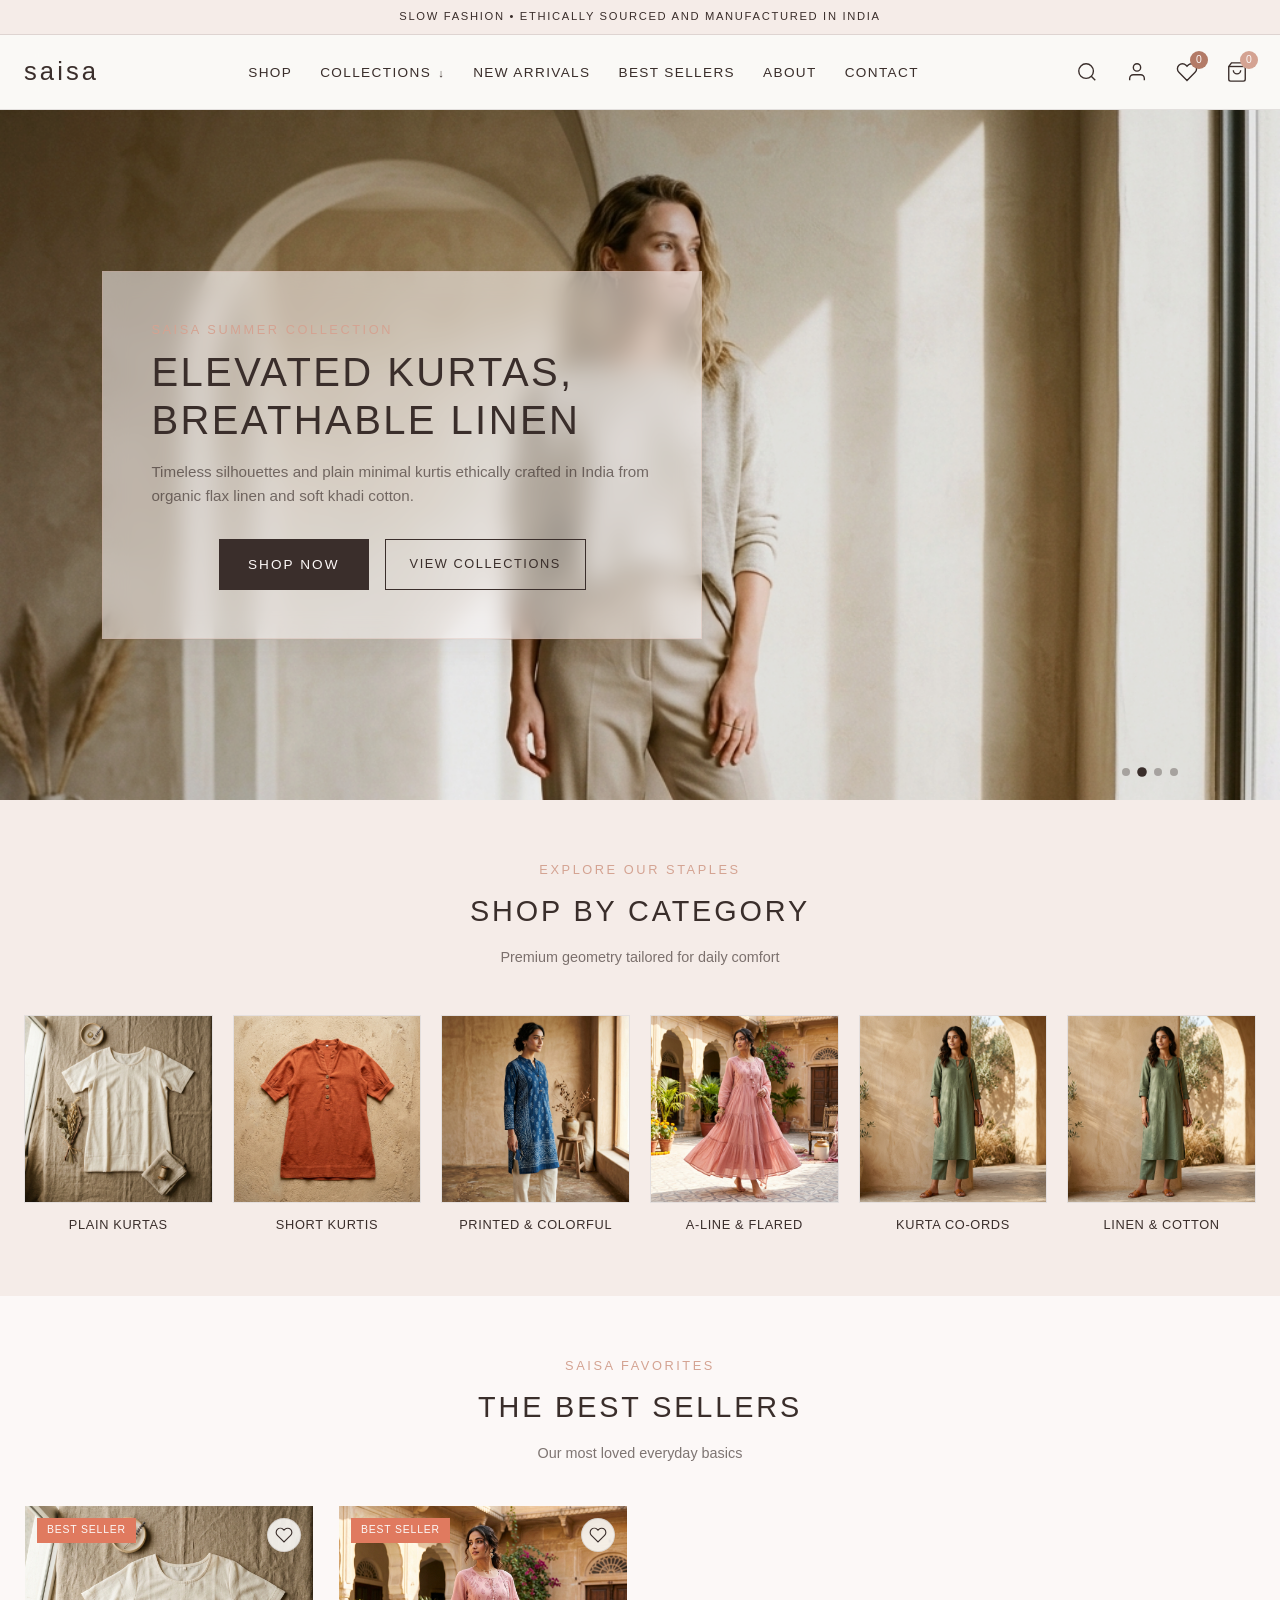
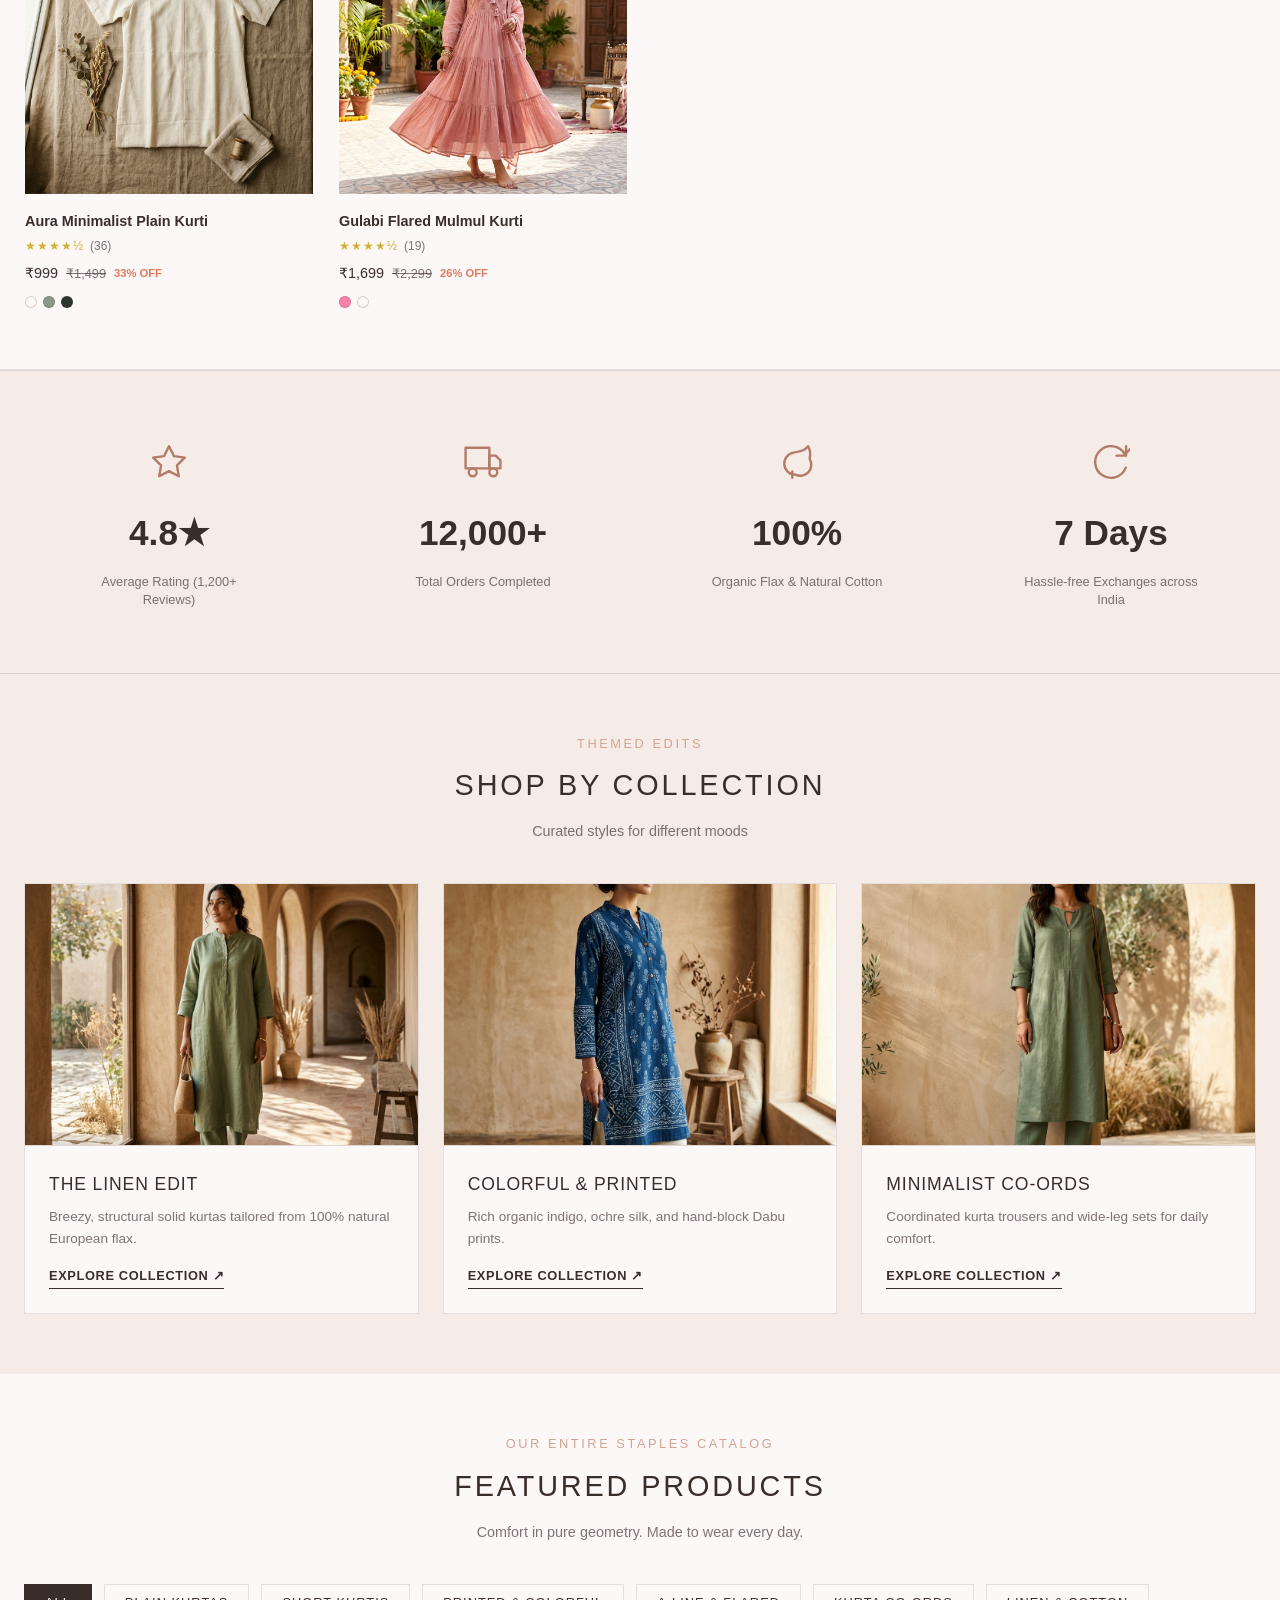
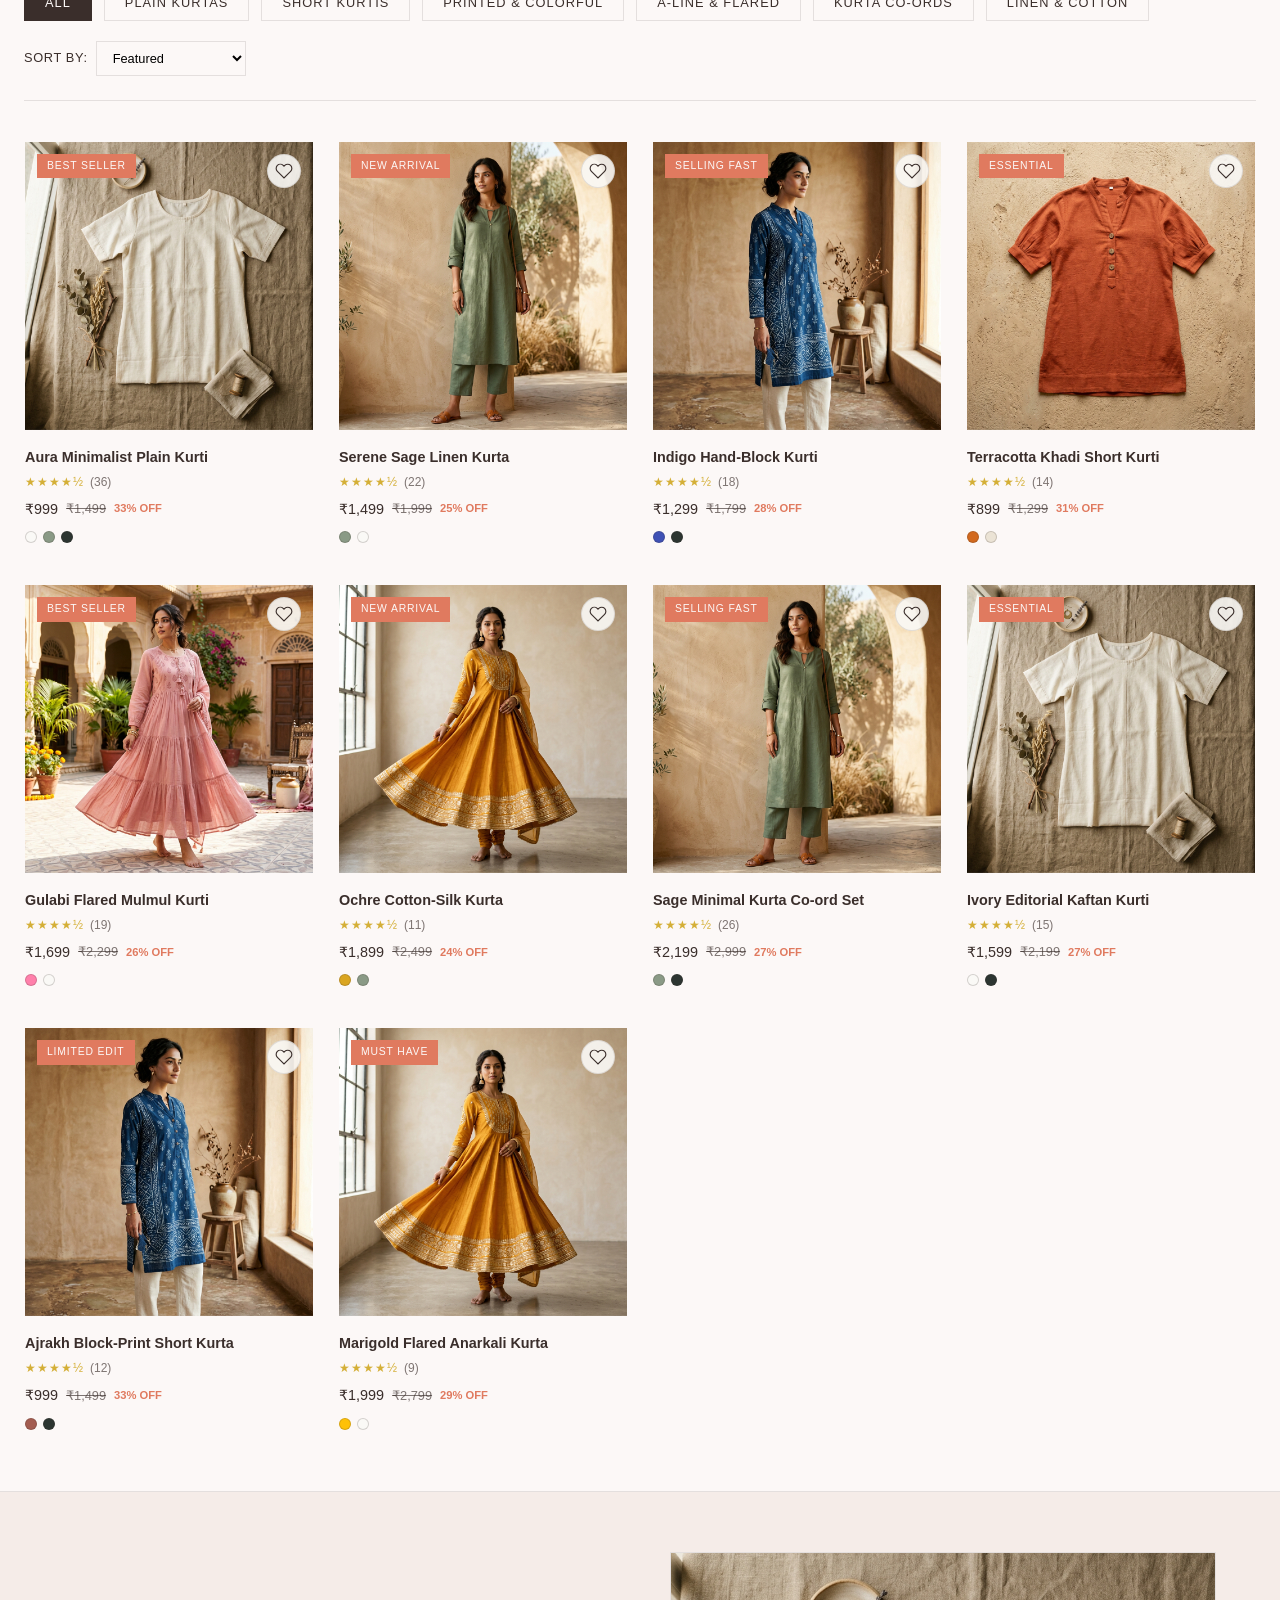
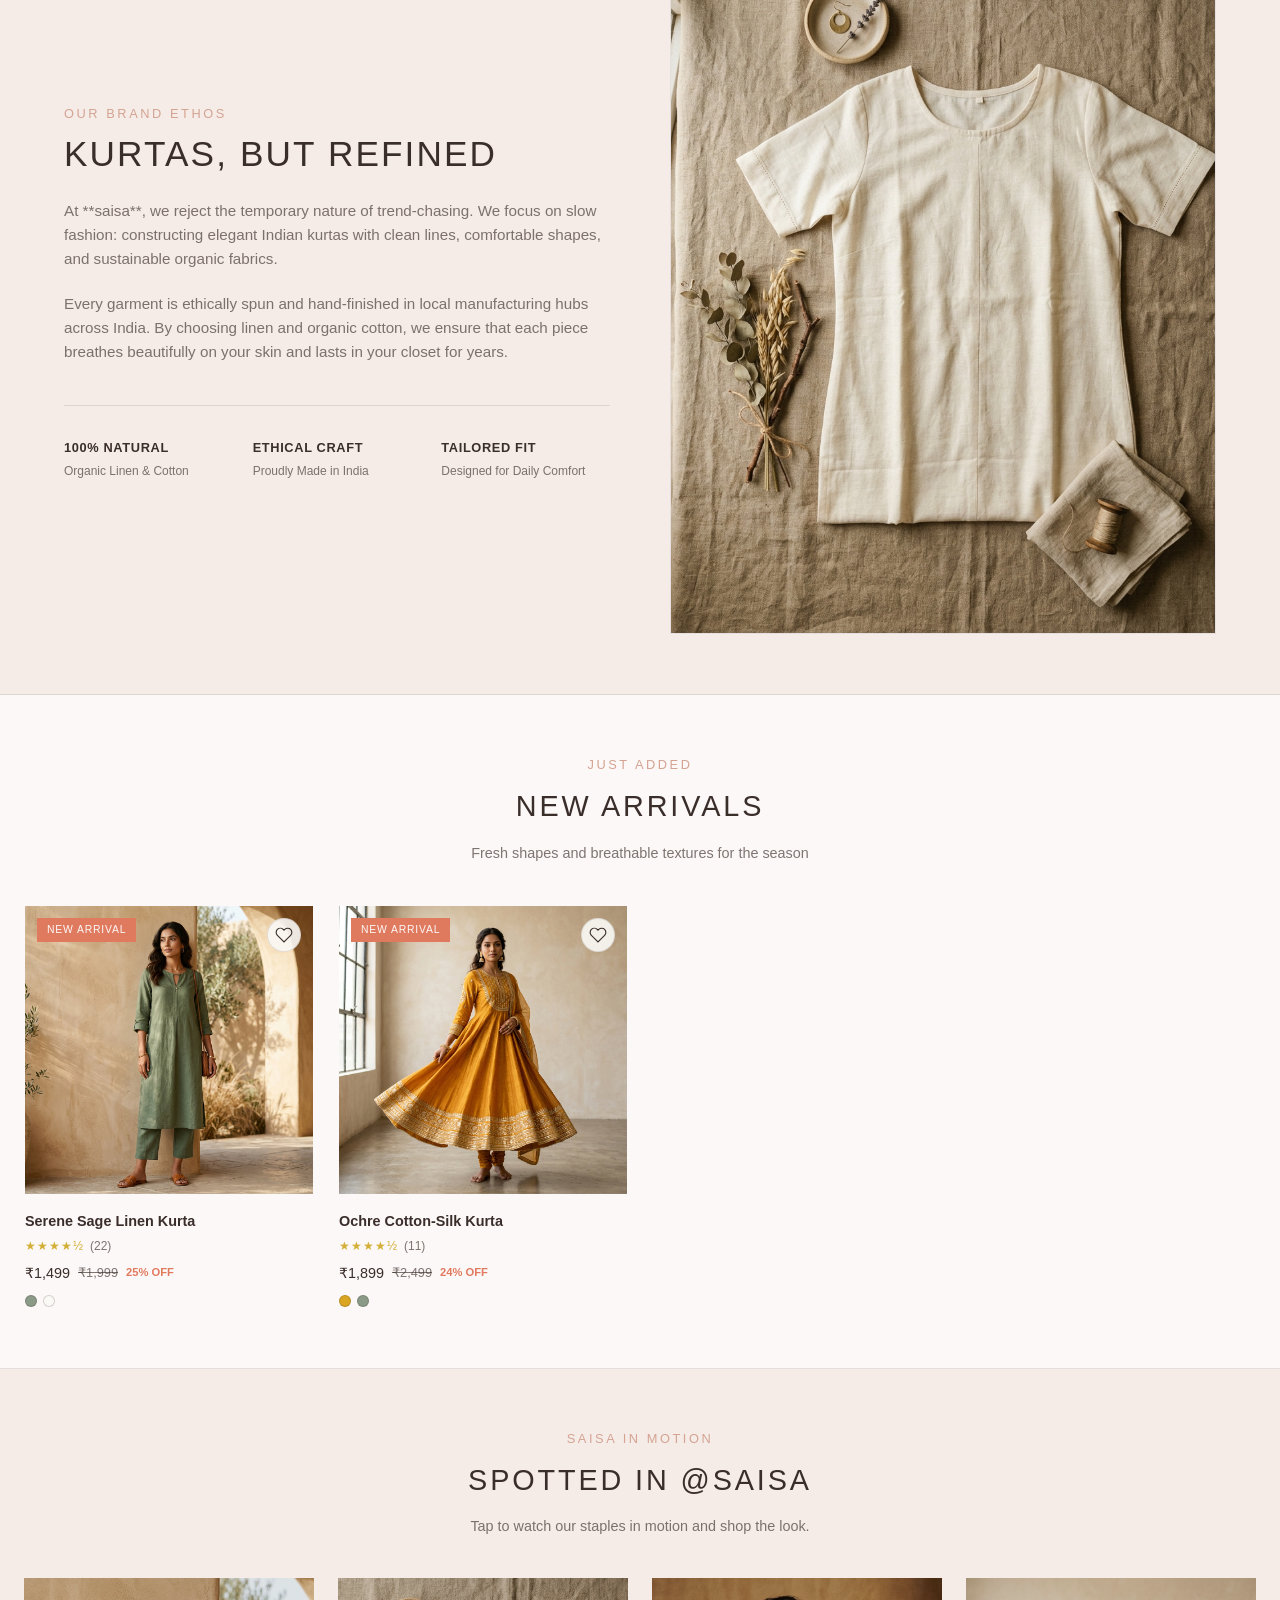
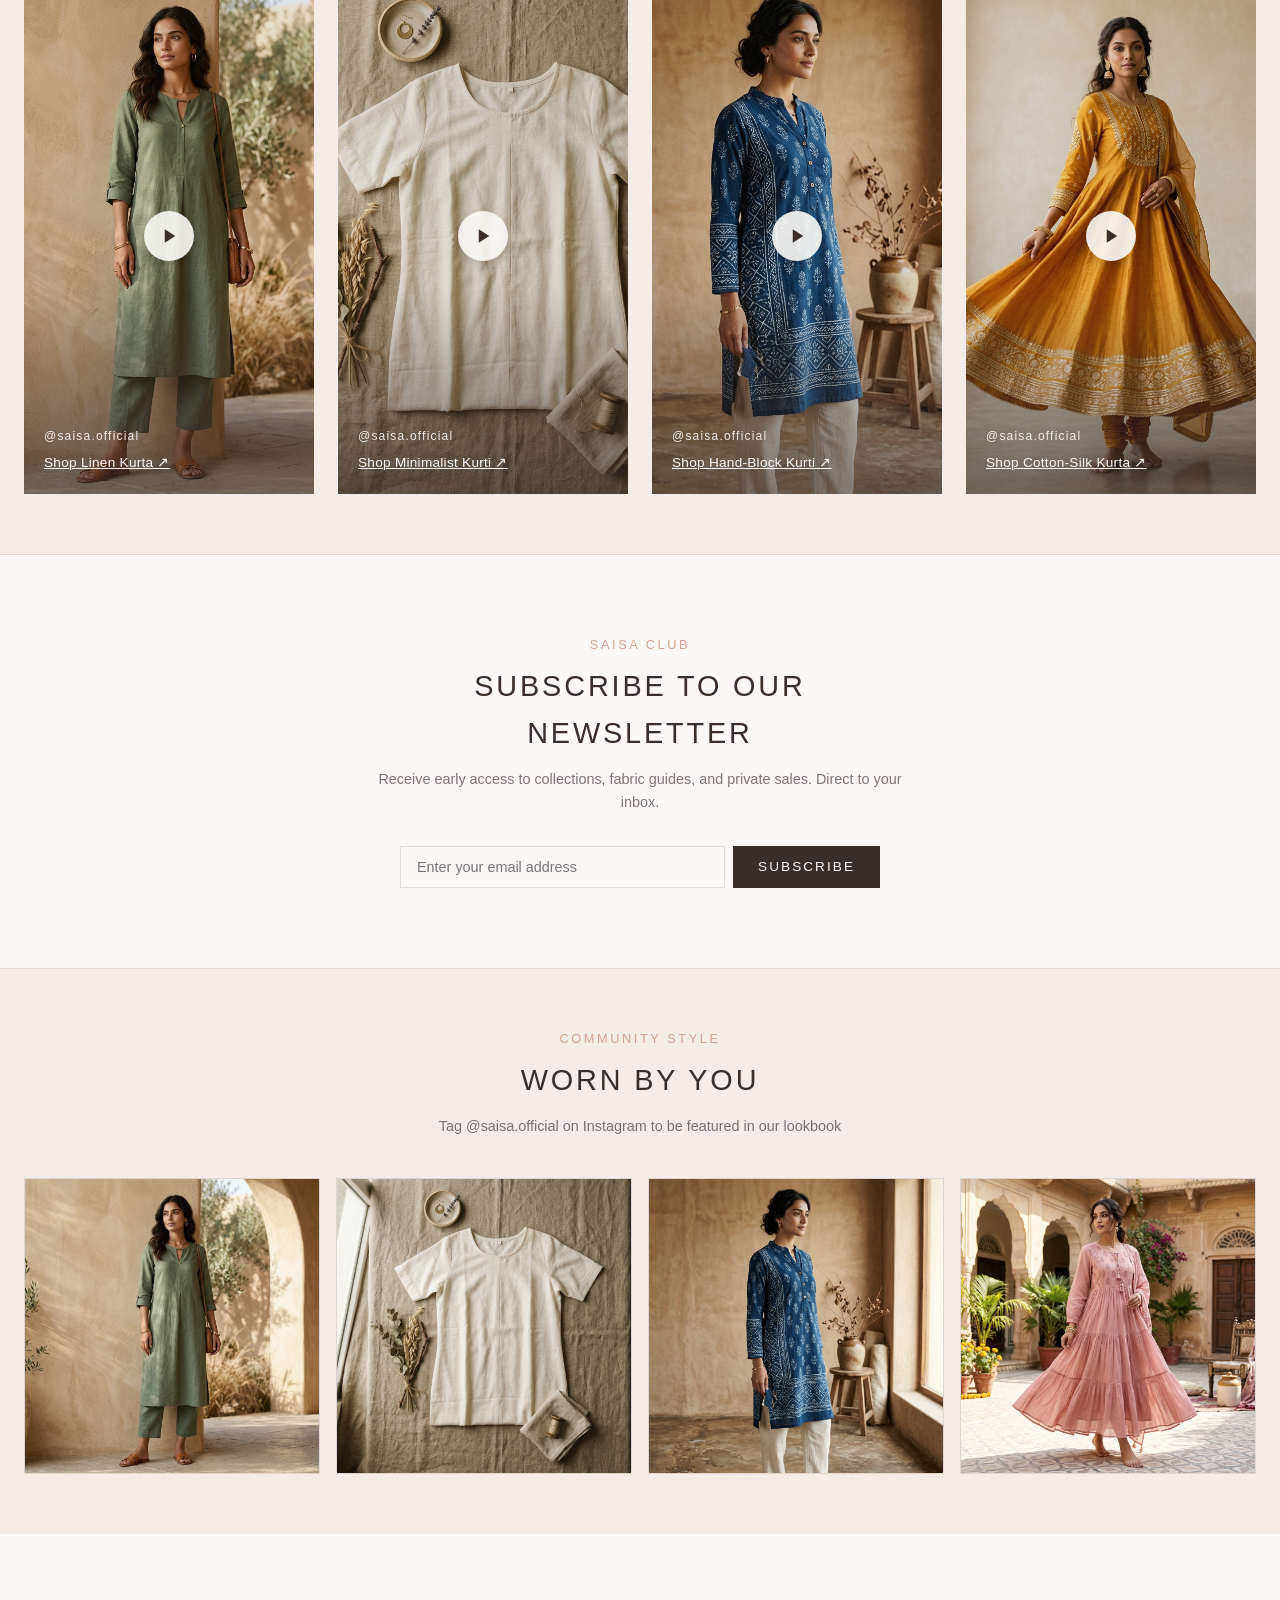
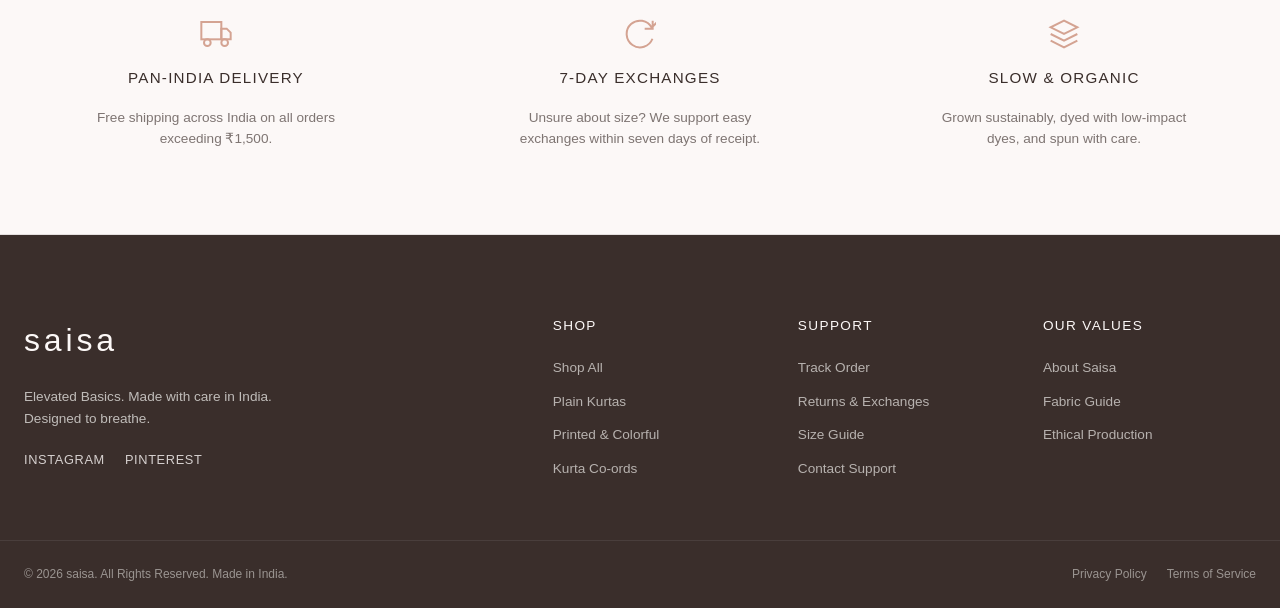
==== index.html @ cb9964b8 "feat: transition to dedicated product pages, warm rose-espresso theme, and hero carousel" ====
<!DOCTYPE html>
<html lang="en">
<head>
  <meta charset="UTF-8">
  <meta http-equiv="X-UA-Compatible" content="IE=edge">
  <meta name="viewport" content="width=device-width, initial-scale=1.0">
  <meta name="description" content="Shop saisa | Clean cuts, elevated everyday basics for women. Modern fits with premium linen and organic cotton, ethically made in India.">
  <meta name="theme-color" content="#FCF8F7">
  <title>Saisa | Clean Cuts, Elevated Basics | Made in India</title>

  <!-- Open Graph / Facebook -->
  <meta property="og:type" content="website">
  <meta property="og:url" content="https://saisa.co/">
  <meta property="og:title" content="Saisa | Clean Cuts, Elevated Basics">
  <meta property="og:description" content="Shop saisa | Clean cuts, elevated everyday basics for women. Modern fits with premium linen and organic cotton.">
  <meta property="og:image" content="assets/hero_kurta.png">



  <link rel="stylesheet" href="style.css">
</head>
<body>

  <!-- Top Announcement Bar -->
  <div class="announcement-bar" id="saisa-announcement-bar">
    <div class="announcement-bar__content" id="announcement-text">
      FREE SHIPPING ON ORDERS ABOVE ₹1,500 • PREPAID DISCOUNT: 5% OFF
    </div>
  </div>

  <!-- Main Navigation Header -->
  <header class="site-header" id="saisa-header">
    <div class="header-container">
      <!-- Left: Mobile menu button and Logo -->
      <div class="header-left-wrap">
        <!-- Left: Mobile Menu Trigger -->
        <button class="icon-button" id="menu-drawer-open-btn" aria-label="Open navigation menu">
          <svg xmlns="http://www.w3.org/2000/svg" viewBox="0 0 24 24" fill="none" stroke="currentColor" stroke-width="1.5" class="icon-svg">
            <line x1="4" y1="6" x2="20" y2="6"></line>
            <line x1="4" y1="12" x2="20" y2="12"></line>
            <line x1="4" y1="18" x2="20" y2="18"></line>
          </svg>
        </button>

        <!-- Logo -->
        <div class="site-logo">
          <a href="#" id="site-logo-link">saisa</a>
        </div>
      </div>

      <!-- Center: Desktop Navigation -->
      <nav class="desktop-navigation" aria-label="Main Navigation">
        <ul class="desktop-nav-list">
          <li><a href="#" class="desktop-nav-link" id="nav-shop" data-filter="all">Shop</a></li>
          <li class="nav-dropdown-wrapper">
            <a href="#" class="desktop-nav-link" id="nav-collections">Collections <span class="dropdown-caret">↓</span></a>
            <ul class="desktop-dropdown-menu">
              <li><a href="#" class="dropdown-item" data-filter="Plain Kurtis">Plain Kurtas</a></li>
              <li><a href="#" class="dropdown-item" data-filter="Short Kurtis">Short Kurtis</a></li>
              <li><a href="#" class="dropdown-item" data-filter="Printed & Colorful">Printed & Colorful</a></li>
              <li><a href="#" class="dropdown-item" data-filter="A-Line & Flared">A-Line & Flared</a></li>
              <li><a href="#" class="dropdown-item" data-filter="Kurta Co-ords">Kurta Co-ords</a></li>
              <li><a href="#" class="dropdown-item" data-filter="Linen & Cotton">Linen & Cotton</a></li>
            </ul>
          </li>
          <li><a href="#" class="desktop-nav-link" id="nav-new-arrivals" data-filter="new-arrivals">New Arrivals</a></li>
          <li><a href="#" class="desktop-nav-link" id="nav-best-sellers" data-filter="best-sellers">Best Sellers</a></li>
          <li><a href="#" class="desktop-nav-link" id="nav-about">About</a></li>
          <li><a href="#" class="desktop-nav-link" id="nav-contact">Contact</a></li>
        </ul>
      </nav>

      <!-- Right: Search, Account, Wishlist, and Cart -->
      <div class="header-actions">
        <!-- Search Toggle -->
        <button class="icon-button" id="search-toggle-btn" aria-label="Search items">
          <svg xmlns="http://www.w3.org/2000/svg" viewBox="0 0 24 24" fill="none" stroke="currentColor" stroke-width="1.5" class="icon-svg">
            <circle cx="11" cy="11" r="8"></circle>
            <line x1="21" y1="21" x2="16.65" y2="16.65"></line>
          </svg>
        </button>

        <!-- Account Section Dropdown -->
        <div class="account-wrapper" id="account-menu-wrapper">
          <button class="icon-button" id="account-dropdown-btn" aria-label="My Account">
            <svg xmlns="http://www.w3.org/2000/svg" viewBox="0 0 24 24" fill="none" stroke="currentColor" stroke-width="1.5" class="icon-svg">
              <path d="M20 21v-2a4 4 0 0 0-4-4H8a4 4 0 0 0-4 4v2"></path>
              <circle cx="12" cy="7" r="4"></circle>
            </svg>
          </button>
          <div class="account-dropdown" id="account-dropdown-panel">
            <div class="account-dropdown__header">
              <p class="account-name" id="account-user-name">Welcome guest</p>
              <p class="account-status" id="account-user-status">Not signed in</p>
            </div>
            <div class="account-dropdown__body">
              <!-- Signed out state -->
              <div id="account-signed-out-view">
                <button class="button-primary button-sm full-width" id="header-signin-btn">Sign In</button>
                <button class="button-outline button-sm full-width" style="margin-top: 8px;" id="header-signup-btn">Create Account</button>
              </div>
              <!-- Signed in state -->
              <div id="account-signed-in-view" style="display: none;">
                <a href="#" class="dropdown-action-link" id="account-orders-btn">My Orders (0)</a>
                <a href="#" class="dropdown-action-link" id="account-settings-btn">Profile Settings</a>
                <button class="button-outline button-sm full-width" style="margin-top: 12px;" id="header-signout-btn">Sign Out</button>
              </div>
            </div>
          </div>
        </div>

        <!-- Wishlist Icon with Badge -->
        <button class="icon-button wishlist-trigger" id="wishlist-drawer-open-btn" aria-label="Open wishlist panel">
          <svg xmlns="http://www.w3.org/2000/svg" viewBox="0 0 24 24" fill="none" stroke="currentColor" stroke-width="1.5" class="icon-svg">
            <path d="M20.84 4.61a5.5 5.5 0 0 0-7.78 0L12 5.67l-1.06-1.06a5.5 5.5 0 0 0-7.78 7.78l1.06 1.06L12 21.23l7.78-7.78 1.06-1.06a5.5 5.5 0 0 0 0-7.78z"></path>
          </svg>
          <span class="wishlist-count-badge" id="wishlist-badge-count">0</span>
        </button>

        <!-- Cart Icon with Badge -->
        <button class="icon-button cart-trigger" id="cart-drawer-open-btn" aria-label="Open cart drawer">
          <svg xmlns="http://www.w3.org/2000/svg" viewBox="0 0 24 24" fill="none" stroke="currentColor" stroke-width="1.5" class="icon-svg">
            <path d="M6 2L3 6v14a2 2 0 0 0 2 2h14a2 2 0 0 0 2-2V6l-3-4z"></path>
            <line x1="3" y1="6" x2="21" y2="6"></line>
            <path d="M16 10a4 4 0 0 1-8 0"></path>
          </svg>
          <span class="cart-count-badge" id="cart-badge-count">0</span>
        </button>
      </div>
    </div>
  </header>

  <!-- Hamburger Menu Side Drawer -->
  <div class="drawer-overlay" id="menu-drawer-overlay"></div>
  <aside class="side-drawer side-drawer--left" id="menu-drawer">
    <div class="drawer-header">
      <h3 class="drawer-title">Menu</h3>
      <button class="icon-button" id="menu-drawer-close-btn" aria-label="Close menu">
        <svg xmlns="http://www.w3.org/2000/svg" viewBox="0 0 24 24" fill="none" stroke="currentColor" stroke-width="1.5" class="icon-svg">
          <line x1="18" y1="6" x2="6" y2="18"></line>
          <line x1="6" y1="6" x2="18" y2="18"></line>
        </svg>
      </button>
    </div>
    <nav class="drawer-nav">
      <ul class="nav-links-list">
        <li><a href="#" class="nav-item active-link" id="mob-nav-shop" data-filter="all">Shop All</a></li>
        <li class="drawer-dropdown-wrapper">
          <button class="drawer-dropdown-toggle" id="mob-collections-toggle-btn" style="background: none; border: none; padding: 0; width: 100%; text-align: left; display: flex; justify-content: space-between; align-items: center; font-size: 1.1rem; text-transform: uppercase; letter-spacing: 0.1em; color: var(--text-primary); cursor: pointer; height: 50px;">
            <span>Collections</span> <span class="drawer-caret" id="mob-collections-caret">↓</span>
          </button>
          <ul class="drawer-dropdown-list" id="mob-collections-list" style="display: none; padding-left: 15px; margin-bottom: 15px;">
            <li style="margin: 8px 0;"><a href="#" class="nav-item drawer-dropdown-item" data-filter="Plain Kurtis" style="font-size: 0.95rem; text-transform: none; letter-spacing: normal;">Plain Kurtas</a></li>
            <li style="margin: 8px 0;"><a href="#" class="nav-item drawer-dropdown-item" data-filter="Short Kurtis" style="font-size: 0.95rem; text-transform: none; letter-spacing: normal;">Short Kurtis</a></li>
            <li style="margin: 8px 0;"><a href="#" class="nav-item drawer-dropdown-item" data-filter="Printed & Colorful" style="font-size: 0.95rem; text-transform: none; letter-spacing: normal;">Printed & Colorful</a></li>
            <li style="margin: 8px 0;"><a href="#" class="nav-item drawer-dropdown-item" data-filter="A-Line & Flared" style="font-size: 0.95rem; text-transform: none; letter-spacing: normal;">A-Line & Flared</a></li>
            <li style="margin: 8px 0;"><a href="#" class="nav-item drawer-dropdown-item" data-filter="Kurta Co-ords" style="font-size: 0.95rem; text-transform: none; letter-spacing: normal;">Kurta Co-ords</a></li>
            <li style="margin: 8px 0;"><a href="#" class="nav-item drawer-dropdown-item" data-filter="Linen & Cotton" style="font-size: 0.95rem; text-transform: none; letter-spacing: normal;">Linen & Cotton</a></li>
          </ul>
        </li>
        <li><a href="#" class="nav-item" id="mob-nav-new-arrivals" data-filter="new-arrivals">New Arrivals</a></li>
        <li><a href="#" class="nav-item" id="mob-nav-best-sellers" data-filter="best-sellers">Best Sellers</a></li>
        <li><a href="#" class="nav-item" id="mob-nav-about">About</a></li>
        <li><a href="#" class="nav-item" id="mob-nav-contact">Contact</a></li>
        <li class="drawer-auth-item" style="margin-top: 24px; padding-top: 24px; border-top: 1px solid var(--border-color);">
          <div id="mob-account-signed-out">
            <button class="button-primary button-sm full-width" id="mob-signin-btn">Sign In</button>
          </div>
          <div id="mob-account-signed-in" style="display: none;">
            <p style="font-size: 0.9rem; margin-bottom: 12px;">Logged in as <strong id="mob-user-display">Jane Doe</strong></p>
            <button class="button-outline button-sm full-width" id="mob-signout-btn">Sign Out</button>
          </div>
        </li>
      </ul>
      <div class="drawer-footer-info" style="margin-top: 30px;">
        <p>saisa • Elevated Basics</p>
        <p class="small-text">Proudly Made in India</p>
      </div>
    </nav>
  </aside>

  <!-- Search Bar Overlay (Slides from under header) -->
  <div class="search-overlay-bar" id="search-overlay">
    <div class="search-container">
      <input type="text" id="search-input-field" placeholder="Search for collections, tops, linen..." aria-label="Search input">
      <button class="icon-button" id="search-close-btn" aria-label="Close search">
        <svg xmlns="http://www.w3.org/2000/svg" viewBox="0 0 24 24" fill="none" stroke="currentColor" stroke-width="1.5" class="icon-svg">
          <line x1="18" y1="6" x2="6" y2="18"></line>
          <line x1="6" y1="6" x2="18" y2="18"></line>
        </svg>
      </button>
    </div>
  </div>

  <main id="MainContent">
    
    <!-- 1. Hero Section -->
    <section class="hero-section" id="saisa-hero">
      <div class="hero-image-container">
        <div class="hero-carousel-track">
          <div class="hero-carousel-slide"><img src="assets/hero_kurta.png" alt="Saisa lookbook 1" class="hero-img"></div>
          <div class="hero-carousel-slide"><img src="assets/hero_summer.png" alt="Saisa lookbook 2" class="hero-img"></div>
          <div class="hero-carousel-slide"><img src="assets/kurti_minimalist_alabaster.png" alt="Saisa lookbook 3" class="hero-img"></div>
          <div class="hero-carousel-slide"><img src="assets/kurti_solid_sage.png" alt="Saisa lookbook 4" class="hero-img"></div>
        </div>
        <div class="hero-carousel-dots">
          <span class="dot active" data-slide="0"></span>
          <span class="dot" data-slide="1"></span>
          <span class="dot" data-slide="2"></span>
          <span class="dot" data-slide="3"></span>
        </div>
      </div>
      <div class="hero-text-overlay">
        <span class="subheading-accent">SAISA SUMMER COLLECTION</span>
        <h1 class="hero-headline">Elevated Kurtas,<br>Breathable Linen</h1>
        <p class="hero-description">Timeless silhouettes and plain minimal kurtis ethically crafted in India from organic flax linen and soft khadi cotton.</p>
        <div class="hero-actions-row" style="display: flex; gap: 16px; margin-top: 24px; justify-content: center;">
          <a href="#featured-products-section" class="button-primary" id="hero-cta-btn">Shop Now</a>
          <a href="#shop-by-collection" class="button-outline" id="hero-collections-btn">View Collections</a>
        </div>
      </div>
    </section>

    <!-- 2. Featured Categories -->
    <section class="categories-section reveal-on-scroll" id="featured-categories" style="padding: 60px 0; background-color: var(--bg-secondary);">
      <div class="section-container">
        <div class="section-header" style="text-align: center; margin-bottom: 45px;">
          <span class="subheading-accent">EXPLORE OUR STAPLES</span>
          <h2 class="section-title">Shop by Category</h2>
          <p class="section-subtitle">Premium geometry tailored for daily comfort</p>
        </div>
        <div class="categories-grid">
          <!-- 6 Categories -->
          <div class="category-card" data-filter="Plain Kurtis" style="cursor: pointer;">
            <div class="category-img-wrap"><img src="assets/kurti_minimalist_alabaster.png" alt="Plain Kurtas"></div>
            <div class="category-label">Plain Kurtas</div>
          </div>
          <div class="category-card" data-filter="Short Kurtis" style="cursor: pointer;">
            <div class="category-img-wrap"><img src="assets/kurti_terracotta_short.png" alt="Short Kurtis"></div>
            <div class="category-label">Short Kurtis</div>
          </div>
          <div class="category-card" data-filter="Printed & Colorful" style="cursor: pointer;">
            <div class="category-img-wrap"><img src="assets/kurti_indigo_print.png" alt="Printed & Colorful"></div>
            <div class="category-label">Printed & Colorful</div>
          </div>
          <div class="category-card" data-filter="A-Line & Flared" style="cursor: pointer;">
            <div class="category-img-wrap"><img src="assets/kurti_pink_mulmul.png" alt="A-Line & Flared"></div>
            <div class="category-label">A-Line & Flared</div>
          </div>
          <div class="category-card" data-filter="Kurta Co-ords" style="cursor: pointer;">
            <div class="category-img-wrap"><img src="assets/kurti_solid_sage.png" alt="Kurta Co-ords"></div>
            <div class="category-label">Kurta Co-ords</div>
          </div>
          <div class="category-card" data-filter="Linen & Cotton" style="cursor: pointer;">
            <div class="category-img-wrap"><img src="assets/kurti_solid_sage.png" alt="Linen & Cotton"></div>
            <div class="category-label">Linen & Cotton</div>
          </div>
        </div>
      </div>
    </section>

    <!-- 3. Best Sellers Section -->
    <section class="catalog-section reveal-on-scroll" id="best-sellers-section" style="padding: 60px 0; background-color: var(--bg-primary);">
      <div class="section-container">
        <div class="section-header" style="text-align: center; margin-bottom: 40px;">
          <span class="subheading-accent">SAISA FAVORITES</span>
          <h2 class="section-title">The Best Sellers</h2>
          <p class="section-subtitle">Our most loved everyday basics</p>
        </div>
        <div class="product-grid" id="best-sellers-grid-display">
          <!-- Dynamic Content Rendered by app.js -->
        </div>
      </div>
    </section>

    <!-- 4. Social Proof Banner -->
    <section class="social-proof-banner">
      <div class="section-container">
        <div class="social-proof-grid">
          <div class="proof-stat-item">
            <div class="proof-icon-wrap">
              <svg class="proof-icon icon-star" viewBox="0 0 24 24" fill="none" stroke="currentColor" stroke-width="1.5" stroke-linecap="round" stroke-linejoin="round">
                <polygon points="12 2 15.09 8.26 22 9.27 17 14.14 18.18 21.02 12 17.77 5.82 21.02 7 14.14 2 9.27 8.91 8.26 12 2"></polygon>
              </svg>
            </div>
            <span class="stat-number">4.8★</span>
            <span class="stat-text">Average Rating (1,200+ Reviews)</span>
          </div>
          <div class="proof-stat-item">
            <div class="proof-icon-wrap">
              <svg class="proof-icon icon-truck" viewBox="0 0 24 24" fill="none" stroke="currentColor" stroke-width="1.5" stroke-linecap="round" stroke-linejoin="round">
                <rect x="1" y="3" width="15" height="13"></rect>
                <polygon points="16 8 20 8 23 11 23 16 16 16 16 8"></polygon>
                <circle class="wheel" cx="5.5" cy="18.5" r="2.5"></circle>
                <circle class="wheel" cx="18.5" cy="18.5" r="2.5"></circle>
              </svg>
            </div>
            <span class="stat-number">12,000+</span>
            <span class="stat-text">Total Orders Completed</span>
          </div>
          <div class="proof-stat-item">
            <div class="proof-icon-wrap">
              <svg class="proof-icon icon-leaf" viewBox="0 0 24 24" fill="none" stroke="currentColor" stroke-width="1.5" stroke-linecap="round" stroke-linejoin="round">
                <path d="M11 20A7 7 0 0 1 9.8 6.1C15.5 5 17 4.48 19 2c1 2 2 3.5 1 8a7 7 0 0 1-9 10z"></path>
                <path d="M9 22v-4"></path>
              </svg>
            </div>
            <span class="stat-number">100%</span>
            <span class="stat-text">Organic Flax & Natural Cotton</span>
          </div>
          <div class="proof-stat-item">
            <div class="proof-icon-wrap">
              <svg class="proof-icon icon-exchange" viewBox="0 0 24 24" fill="none" stroke="currentColor" stroke-width="1.5" stroke-linecap="round" stroke-linejoin="round">
                <path d="M21.5 2v6h-6M21.34 15.57a10 10 0 1 1-.57-8.38l5.67-5.67"></path>
              </svg>
            </div>
            <span class="stat-number">7 Days</span>
            <span class="stat-text">Hassle-free Exchanges across India</span>
          </div>
        </div>
      </div>
    </section>

    <!-- 5. Shop by Collection -->
    <section class="collections-cards-section reveal-on-scroll" id="shop-by-collection" style="padding: 60px 0; background-color: var(--bg-secondary);">
      <div class="section-container">
        <div class="section-header" style="text-align: center; margin-bottom: 40px;">
          <span class="subheading-accent">THEMED EDITS</span>
          <h2 class="section-title">Shop by Collection</h2>
          <p class="section-subtitle">Curated styles for different moods</p>
        </div>
        <div class="collections-cards-grid">
          <!-- Collection 1 -->
          <div class="collection-card-item">
            <div class="collection-card-img-wrap">
              <img src="assets/hero_kurta.png" alt="The Linen Edit">
            </div>
            <div class="collection-card-info">
              <h3 class="collection-card-title">The Linen Edit</h3>
              <p class="collection-card-desc">Breezy, structural solid kurtas tailored from 100% natural European flax.</p>
              <a href="#featured-products-section" class="explore-collection-link" data-collection-filter="Linen">Explore Collection ↗</a>
            </div>
          </div>
          <!-- Collection 2 -->
          <div class="collection-card-item">
            <div class="collection-card-img-wrap">
              <img src="assets/kurti_indigo_print.png" alt="Colorful & Printed">
            </div>
            <div class="collection-card-info">
              <h3 class="collection-card-title">Colorful & Printed</h3>
              <p class="collection-card-desc">Rich organic indigo, ochre silk, and hand-block Dabu prints.</p>
              <a href="#featured-products-section" class="explore-collection-link" data-collection-filter="Printed & Colorful">Explore Collection ↗</a>
            </div>
          </div>
          <!-- Collection 3 -->
          <div class="collection-card-item">
            <div class="collection-card-img-wrap">
              <img src="assets/kurti_solid_sage.png" alt="Minimalist Co-ords">
            </div>
            <div class="collection-card-info">
              <h3 class="collection-card-title">Minimalist Co-ords</h3>
              <p class="collection-card-desc">Coordinated kurta trousers and wide-leg sets for daily comfort.</p>
              <a href="#featured-products-section" class="explore-collection-link" data-collection-filter="Kurta Co-ords">Explore Collection ↗</a>
            </div>
          </div>
        </div>
      </div>
    </section>

    <!-- 6. Featured Products (Main Shop Grid with Tabs) -->
    <section class="catalog-section reveal-on-scroll" id="featured-products-section" style="padding: 60px 0; background-color: var(--bg-primary);">
      <div class="section-container">
        <div class="catalog-header" style="text-align: center; margin-bottom: 40px;">
          <span class="subheading-accent">OUR ENTIRE STAPLES CATALOG</span>
          <h2 class="section-title">Featured Products</h2>
          <p class="section-subtitle">Comfort in pure geometry. Made to wear every day.</p>
        </div>

        <div class="catalog-controls-row">
          <div class="filter-tabs" id="catalog-filters">
            <button class="filter-tab-btn active" data-filter="all" id="filter-all-btn">All</button>
            <button class="filter-tab-btn" data-filter="Plain Kurtis" id="filter-plain-btn">Plain Kurtas</button>
            <button class="filter-tab-btn" data-filter="Short Kurtis" id="filter-short-btn">Short Kurtis</button>
            <button class="filter-tab-btn" data-filter="Printed & Colorful" id="filter-printed-btn">Printed & Colorful</button>
            <button class="filter-tab-btn" data-filter="A-Line & Flared" id="filter-flared-btn">A-Line & Flared</button>
            <button class="filter-tab-btn" data-filter="Kurta Co-ords" id="filter-coords-btn">Kurta Co-ords</button>
            <button class="filter-tab-btn" data-filter="Linen & Cotton" id="filter-linen-btn">Linen & Cotton</button>
          </div>
          
          <div class="sort-selector-wrap">
            <label for="catalog-sort-by">Sort By:</label>
            <select id="catalog-sort-by" aria-label="Sort products">
              <option value="featured">Featured</option>
              <option value="price-low-high">Price: Low to High</option>
              <option value="price-high-low">Price: High to Low</option>
              <option value="rating">Top Rated</option>
            </select>
          </div>
        </div>

        <!-- Main Product Grid Container -->
        <div class="product-grid" id="product-grid-display">
          <!-- Dynamic Content Rendered by app.js -->
        </div>
      </div>
    </section>

    <!-- 7. Brand Story Section -->
    <section class="brand-story-section reveal-on-scroll" id="saisa-story" style="padding: 60px 0; background-color: var(--bg-secondary);">
      <div class="story-container">
        <div class="story-grid">
          <div class="story-text-column">
            <span class="subheading-accent">OUR BRAND ETHOS</span>
            <h2 class="story-title">Kurtas, But Refined</h2>
            <p class="story-body">
              At **saisa**, we reject the temporary nature of trend-chasing. We focus on slow fashion: constructing elegant Indian kurtas with clean lines, comfortable shapes, and sustainable organic fabrics.
            </p>
            <p class="story-body">
              Every garment is ethically spun and hand-finished in local manufacturing hubs across India. By choosing linen and organic cotton, we ensure that each piece breathes beautifully on your skin and lasts in your closet for years.
            </p>
            <div class="story-highlights">
              <div class="highlight-item">
                <span class="highlight-title">100% Natural</span>
                <span class="highlight-desc">Organic Linen & Cotton</span>
              </div>
              <div class="highlight-item">
                <span class="highlight-title">Ethical Craft</span>
                <span class="highlight-desc">Proudly Made in India</span>
              </div>
              <div class="highlight-item">
                <span class="highlight-title">Tailored Fit</span>
                <span class="highlight-desc">Designed for Daily Comfort</span>
              </div>
            </div>
          </div>
          <div class="story-image-column">
            <img src="assets/kurti_minimalist_alabaster.png" alt="Saisa linen close-up detail" class="story-img">
          </div>
        </div>
      </div>
    </section>

    <!-- 8. New Arrivals Grid -->
    <section class="catalog-section reveal-on-scroll" id="new-arrivals-section" style="padding: 60px 0; background-color: var(--bg-primary);">
      <div class="section-container">
        <div class="section-header" style="text-align: center; margin-bottom: 40px;">
          <span class="subheading-accent">JUST ADDED</span>
          <h2 class="section-title">New Arrivals</h2>
          <p class="section-subtitle">Fresh shapes and breathable textures for the season</p>
        </div>
        <div class="product-grid" id="new-arrivals-grid-display">
          <!-- Dynamic Content Rendered by app.js -->
        </div>
      </div>
    </section>

    <!-- 9. Influencer / Creator Picks (Reels) -->
    <section class="reels-section reveal-on-scroll" id="saisa-reels" style="padding: 60px 0; background-color: var(--bg-secondary);">
      <div class="section-container">
        <div class="reels-header" style="text-align: center; margin-bottom: 40px;">
          <span class="subheading-accent">SAISA IN MOTION</span>
          <h2 class="section-title">Spotted in @saisa</h2>
          <p class="section-subtitle">Tap to watch our staples in motion and shop the look.</p>
        </div>
        <div class="reels-grid">
          <!-- Reel 1 -->
          <div class="reel-card" data-product-id="saisa_sage_kurta" id="reel-item-1">
            <div class="reel-video-container">
              <img src="assets/kurti_solid_sage.png" alt="Saisa Linen Kurta Reel" class="reel-thumbnail">
              <div class="reel-play-overlay">
                <span class="play-btn-circle">
                  <svg xmlns="http://www.w3.org/2000/svg" viewBox="0 0 24 24" fill="currentColor" class="play-icon-svg">
                    <polygon points="5 3 19 12 5 21 5 3"></polygon>
                  </svg>
                </span>
              </div>
              <div class="reel-card-footer">
                <span class="reel-handle">@saisa.official</span>
                <span class="reel-product-tag">Shop Linen Kurta ↗</span>
              </div>
            </div>
          </div>
          <!-- Reel 2 -->
          <div class="reel-card" data-product-id="saisa_aura_kurti" id="reel-item-2">
            <div class="reel-video-container">
              <img src="assets/kurti_minimalist_alabaster.png" alt="Aura Minimalist Kurti Reel" class="reel-thumbnail">
              <div class="reel-play-overlay">
                <span class="play-btn-circle">
                  <svg xmlns="http://www.w3.org/2000/svg" viewBox="0 0 24 24" fill="currentColor" class="play-icon-svg">
                    <polygon points="5 3 19 12 5 21 5 3"></polygon>
                  </svg>
                </span>
              </div>
              <div class="reel-card-footer">
                <span class="reel-handle">@saisa.official</span>
                <span class="reel-product-tag">Shop Minimalist Kurti ↗</span>
              </div>
            </div>
          </div>
          <!-- Reel 3 -->
          <div class="reel-card" data-product-id="saisa_indigo_kurti" id="reel-item-3">
            <div class="reel-video-container">
              <img src="assets/kurti_indigo_print.png" alt="Indigo Hand-Block Kurti Reel" class="reel-thumbnail">
              <div class="reel-play-overlay">
                <span class="play-btn-circle">
                  <svg xmlns="http://www.w3.org/2000/svg" viewBox="0 0 24 24" fill="currentColor" class="play-icon-svg">
                    <polygon points="5 3 19 12 5 21 5 3"></polygon>
                  </svg>
                </span>
              </div>
              <div class="reel-card-footer">
                <span class="reel-handle">@saisa.official</span>
                <span class="reel-product-tag">Shop Hand-Block Kurti ↗</span>
              </div>
            </div>
          </div>
          <!-- Reel 4 -->
          <div class="reel-card" data-product-id="saisa_ochre_kurta" id="reel-item-4">
            <div class="reel-video-container">
              <img src="assets/kurti_ochre_silk.png" alt="Ochre Cotton-Silk Kurta Reel" class="reel-thumbnail">
              <div class="reel-play-overlay">
                <span class="play-btn-circle">
                  <svg xmlns="http://www.w3.org/2000/svg" viewBox="0 0 24 24" fill="currentColor" class="play-icon-svg">
                    <polygon points="5 3 19 12 5 21 5 3"></polygon>
                  </svg>
                </span>
              </div>
              <div class="reel-card-footer">
                <span class="reel-handle">@saisa.official</span>
                <span class="reel-product-tag">Shop Cotton-Silk Kurta ↗</span>
              </div>
            </div>
          </div>
        </div>
      </div>
    </section>

    <!-- 10. Newsletter Section -->
    <section class="newsletter-section reveal-on-scroll" id="newsletter-section" style="padding: 80px 0; background-color: var(--bg-primary); text-align: center; border-bottom: 1px solid var(--border-color);">
      <div class="section-container" style="max-width: 600px; margin: 0 auto;">
        <span class="subheading-accent">SAISA CLUB</span>
        <h2 class="section-title" style="margin-bottom: 12px; font-family: var(--font-headings); font-weight: 500; text-transform: uppercase;">Subscribe to our Newsletter</h2>
        <p class="section-subtitle" style="margin-bottom: 32px; color: var(--text-muted);">Receive early access to collections, fabric guides, and private sales. Direct to your inbox.</p>
        
        <form class="newsletter-form" id="newsletter-signup-form" style="display: flex; gap: 8px; max-width: 480px; margin: 0 auto;">
          <input type="email" id="newsletter-email" required placeholder="Enter your email address" aria-label="Email address" style="flex-grow: 1; padding: 12px 16px; border: 1px solid var(--border-color); background-color: var(--bg-primary); border-radius: 0; outline: none; font-size: 0.9rem;">
          <button type="submit" class="button-primary" style="white-space: nowrap; padding: 12px 24px;">Subscribe</button>
        </form>
      </div>
    </section>

    <!-- 11. Instagram / Community Gallery -->
    <section class="instagram-gallery-section reveal-on-scroll" id="instagram-gallery" style="padding: 60px 0; background-color: var(--bg-secondary);">
      <div class="section-container">
        <div class="section-header" style="text-align: center; margin-bottom: 40px;">
          <span class="subheading-accent">COMMUNITY STYLE</span>
          <h2 class="section-title">Worn by You</h2>
          <p class="section-subtitle">Tag @saisa.official on Instagram to be featured in our lookbook</p>
        </div>
        <div class="instagram-grid" style="display: grid; grid-template-columns: repeat(2, 1fr); gap: 16px;">
          <div class="instagram-item"><img src="assets/kurti_solid_sage.png" alt="Community style 1" style="width: 100%; object-fit: cover; aspect-ratio: 1; filter: grayscale(15%); transition: filter var(--transition-speed);" onerror="this.src='data:image/svg+xml;utf8,<svg xmlns=\'http://www.w3.org/2000/svg\' width=\'400\' height=\'400\'><rect width=\'100%\' height=\'100%\' fill=\'%23F2EFE9\'/><text x=\'50%\' y=\'50%\' dominant-baseline=\'middle\' text-anchor=\'middle\' fill=\'%231F2E28\'>Saisa Lookbook</text></svg>';"></div>
          <div class="instagram-item"><img src="assets/kurti_minimalist_alabaster.png" alt="Community style 2" style="width: 100%; object-fit: cover; aspect-ratio: 1; filter: grayscale(15%); transition: filter var(--transition-speed);" onerror="this.src='data:image/svg+xml;utf8,<svg xmlns=\'http://www.w3.org/2000/svg\' width=\'400\' height=\'400\'><rect width=\'100%\' height=\'100%\' fill=\'%23F2EFE9\'/><text x=\'50%\' y=\'50%\' dominant-baseline=\'middle\' text-anchor=\'middle\' fill=\'%231F2E28\'>Saisa Lookbook</text></svg>';"></div>
          <div class="instagram-item"><img src="assets/kurti_indigo_print.png" alt="Community style 3" style="width: 100%; object-fit: cover; aspect-ratio: 1; filter: grayscale(15%); transition: filter var(--transition-speed);" onerror="this.src='data:image/svg+xml;utf8,<svg xmlns=\'http://www.w3.org/2000/svg\' width=\'400\' height=\'400\'><rect width=\'100%\' height=\'100%\' fill=\'%23F2EFE9\'/><text x=\'50%\' y=\'50%\' dominant-baseline=\'middle\' text-anchor=\'middle\' fill=\'%231F2E28\'>Saisa Lookbook</text></svg>';"></div>
          <div class="instagram-item"><img src="assets/kurti_pink_mulmul.png" alt="Community style 4" style="width: 100%; object-fit: cover; aspect-ratio: 1; filter: grayscale(15%); transition: filter var(--transition-speed);" onerror="this.src='data:image/svg+xml;utf8,<svg xmlns=\'http://www.w3.org/2000/svg\' width=\'400\' height=\'400\'><rect width=\'100%\' height=\'100%\' fill=\'%23F2EFE9\'/><text x=\'50%\' y=\'50%\' dominant-baseline=\'middle\' text-anchor=\'middle\' fill=\'%231F2E28\'>Saisa Lookbook</text></svg>';"></div>
        </div>
      </div>
    </section>

    <!-- 12. Interactive Customer Features Grid -->
    <section class="features-grid-section reveal-on-scroll" id="saisa-features">
      <div class="features-container">
        <div class="features-row">
          <div class="feature-card">
            <div class="feature-icon">
              <svg xmlns="http://www.w3.org/2000/svg" viewBox="0 0 24 24" fill="none" stroke="currentColor" stroke-width="1.5" class="icon-svg">
                <rect x="1" y="3" width="15" height="13"></rect>
                <polygon points="16 8 20 8 23 11 23 16 16 16 16 8"></polygon>
                <circle cx="5.5" cy="18.5" r="2.5"></circle>
                <circle cx="18.5" cy="18.5" r="2.5"></circle>
              </svg>
            </div>
            <h4 class="feature-title">Pan-India Delivery</h4>
            <p class="feature-text">Free shipping across India on all orders exceeding ₹1,500.</p>
          </div>
          
          <div class="feature-card">
            <div class="feature-icon">
              <svg xmlns="http://www.w3.org/2000/svg" viewBox="0 0 24 24" fill="none" stroke="currentColor" stroke-width="1.5" class="icon-svg">
                <path d="M21.5 2v6h-6M21.34 15.57a10 10 0 1 1-.57-8.38l5.67-5.67"></path>
              </svg>
            </div>
            <h4 class="feature-title">7-Day Exchanges</h4>
            <p class="feature-text">Unsure about size? We support easy exchanges within seven days of receipt.</p>
          </div>

          <div class="feature-card">
            <div class="feature-icon">
              <svg xmlns="http://www.w3.org/2000/svg" viewBox="0 0 24 24" fill="none" stroke="currentColor" stroke-width="1.5" class="icon-svg">
                <path d="M12 2L2 7l10 5 10-5-10-5z"></path>
                <path d="M2 17l10 5 10-5M2 12l10 5 10-5"></path>
              </svg>
            </div>
            <h4 class="feature-title">Slow & Organic</h4>
            <p class="feature-text">Grown sustainably, dyed with low-impact dyes, and spun with care.</p>
          </div>
        </div>
      </div>
    </section>

  </main>

  <!-- Side-Drawer Cart Overlay -->
  <div class="drawer-overlay" id="cart-drawer-overlay"></div>
  <aside class="side-drawer side-drawer--right" id="cart-drawer">
    <div class="drawer-header">
      <h3 class="drawer-title">Shopping Bag (<span id="cart-count-header">0</span>)</h3>
      <button class="icon-button" id="cart-drawer-close-btn" aria-label="Close cart">
        <svg xmlns="http://www.w3.org/2000/svg" viewBox="0 0 24 24" fill="none" stroke="currentColor" stroke-width="1.5" class="icon-svg">
          <line x1="18" y1="6" x2="6" y2="18"></line>
          <line x1="6" y1="6" x2="18" y2="18"></line>
        </svg>
      </button>
    </div>

    <!-- Empty Cart State -->
    <div class="drawer-empty-state" id="cart-empty-view">
      <svg xmlns="http://www.w3.org/2000/svg" viewBox="0 0 24 24" fill="none" stroke="currentColor" stroke-width="1.2" class="empty-icon">
        <path d="M6 2L3 6v14a2 2 0 0 0 2 2h14a2 2 0 0 0 2-2V6l-3-4z"></path>
        <line x1="3" y1="6" x2="21" y2="6"></line>
        <path d="M16 10a4 4 0 0 1-8 0"></path>
      </svg>
      <p>Your bag is currently empty.</p>
      <button class="button-outline" id="cart-continue-shopping-btn">Explore Staples</button>
    </div>

    <!-- Active Cart Items Container -->
    <div class="drawer-body" id="cart-items-container">
      <!-- Items dynamically populated -->
    </div>

    <!-- Cart Footer Details -->
    <div class="drawer-footer" id="cart-footer">
      <div class="footer-row">
        <span>Shipping:</span>
        <span id="checkout-shipping-cost">Calculated next</span>
      </div>
      <div class="footer-row subtotal-row">
        <span>Subtotal:</span>
        <span class="subtotal-price" id="cart-total-price">₹0.00</span>
      </div>
      <p class="footer-disclaimer">Prepaid discount of 5% will be applied at checkout.</p>
      <button class="button-primary full-width" id="checkout-btn">Proceed To Checkout</button>
    </div>
  </aside>

  <!-- Quick Add / Detail Modal Overlay -->
  <div class="modal-backdrop" id="product-modal-backdrop"></div>
  <div class="product-modal" id="product-detail-modal">
    <button class="icon-button modal-close-btn" id="modal-close-btn" aria-label="Close product view">
      <svg xmlns="http://www.w3.org/2000/svg" viewBox="0 0 24 24" fill="none" stroke="currentColor" stroke-width="1.5" class="icon-svg">
        <line x1="18" y1="6" x2="6" y2="18"></line>
        <line x1="6" y1="6" x2="18" y2="18"></line>
      </svg>
    </button>
    
    <div class="modal-content-grid">
      <!-- Left side: Product Image Gallery & Zoom -->
      <div class="modal-gallery-column">
        <!-- Thumbnail strip -->
        <div class="modal-gallery-thumbnails" id="modal-gallery-thumbnails">
          <!-- Populated dynamically by app.js -->
        </div>
        <!-- Main Zoomable Image Frame -->
        <div class="main-preview-zoom-container" id="modal-zoom-container">
          <img src="" alt="" id="modal-product-img">
        </div>
      </div>

      <!-- Right side: Product Configurator & Info -->
      <div class="modal-info-panel">
        <span class="modal-product-category" id="modal-product-cat">CATEGORY</span>
        <h2 class="modal-product-title" id="modal-product-name">Product Name</h2>
        
        <div class="modal-price-row">
          <span class="modal-sale-price" id="modal-product-sale-price">₹1,499</span>
          <span class="modal-original-price" id="modal-product-orig-price">₹1,999</span>
        </div>

        <p class="modal-product-desc" id="modal-product-description">
          Description details go here.
        </p>

        <!-- Color Swatch Selector -->
        <div class="modal-options-block">
          <span class="option-label">Color: <span class="option-value-selected" id="selected-color-name">Warm Alabaster</span></span>
          <div class="color-options-swatches" id="modal-color-swatches">
            <!-- Dynamic swatches -->
          </div>
        </div>

        <!-- Size Chip Selector -->
        <div class="modal-options-block">
          <span class="option-label">Select Size:</span>
          <div class="size-options-chips" id="modal-size-chips">
            <!-- Dynamic chips -->
          </div>
        </div>

        <!-- Sizing Helper -->
        <div class="sizing-helper">
          <span class="ruler-icon">📏</span> Standard Indian Sizing. <button class="text-link-btn" id="open-size-guide-btn">View Size Guide</button>
        </div>

        <!-- Action Buttons (Add to Bag / Buy Now) -->
        <div class="modal-action-row" style="gap: 12px; display: flex; align-items: center; margin-top: 16px;">
          <div class="quantity-stepper">
            <button class="stepper-btn" id="modal-qty-minus" aria-label="Decrease quantity">−</button>
            <input type="number" id="modal-qty-input" value="1" min="1" aria-label="Quantity amount">
            <button class="stepper-btn" id="modal-qty-plus" aria-label="Increase quantity">+</button>
          </div>
          <div class="action-buttons-wrap" style="display: flex; gap: 8px; flex-grow: 1;">
            <button class="button-primary" id="modal-add-to-cart-btn" style="flex: 1;">Add to Bag</button>
            <button class="button-outline" id="modal-buy-now-btn" style="flex: 1; border-color: var(--text-primary); color: var(--text-primary);">Buy Now</button>
          </div>
        </div>

        <!-- Trust Section -->
        <div class="product-trust-badges" style="margin-top: 24px; padding-top: 16px; border-top: 1px solid var(--border-color); display: grid; grid-template-columns: repeat(3, 1fr); gap: 8px; text-align: center; font-size: 0.75rem; color: var(--text-muted);">
          <div class="trust-badge-item">
            <span style="display: block; font-size: 1.2rem; margin-bottom: 4px;">🚚</span>
            <span>Free Shipping <br>Above ₹1,500</span>
          </div>
          <div class="trust-badge-item">
            <span style="display: block; font-size: 1.2rem; margin-bottom: 4px;">🔄</span>
            <span>Easy 7-Day <br>Exchanges</span>
          </div>
          <div class="trust-badge-item">
            <span style="display: block; font-size: 1.2rem; margin-bottom: 4px;">💳</span>
            <span>Secure UPI / <br>Razorpay</span>
          </div>
        </div>

        <!-- Product Extra Details Accordion -->
        <div class="details-accordion" style="margin-top: 24px;">
          <div class="accordion-item">
            <button class="accordion-header" id="accordion-details-btn">
              <span>Composition & Care</span>
              <span class="accordion-arrow">↓</span>
            </button>
            <div class="accordion-body" id="modal-product-details-list">
              <!-- Bullet points -->
            </div>
          </div>
        </div>

        <!-- Reviews Section -->
        <div class="product-modal-reviews-section" style="margin-top: 32px; padding-top: 24px; border-top: 1px solid var(--border-color);">
          <h4 style="font-family: var(--font-headings); font-weight: 500; font-size: 1.1rem; text-transform: uppercase; margin-bottom: 12px;">Customer Reviews</h4>
          <div class="reviews-summary-line" style="display: flex; align-items: center; gap: 8px; margin-bottom: 16px; font-size: 0.9rem;">
            <span class="stars-gold" id="modal-average-stars">★★★★★</span>
            <span id="modal-reviews-stat-text">4.8 out of 5 (36 reviews)</span>
          </div>
          <div class="product-modal-reviews-list" id="modal-product-reviews-list" style="max-height: 200px; overflow-y: auto; display: flex; flex-direction: column; gap: 16px; padding-right: 8px;">
            <!-- Dynamic review cards -->
          </div>
        </div>

        <!-- Related Products Section -->
        <div class="product-modal-related-section" style="margin-top: 32px; padding-top: 24px; border-top: 1px solid var(--border-color);">
          <h4 style="font-family: var(--font-headings); font-weight: 500; font-size: 1.1rem; text-transform: uppercase; margin-bottom: 12px;">Complete The Look</h4>
          <div class="related-products-row-mini" id="modal-related-products-display" style="display: grid; grid-template-columns: repeat(2, 1fr); gap: 12px;">
            <!-- Dynamic small related cards -->
          </div>
        </div>
      </div>
    </div>

    <!-- Recently Viewed Products Footer Strip -->
    <div class="product-modal-recently-viewed" style="padding: 24px 30px; border-top: 1px solid var(--border-color); background-color: var(--bg-secondary);">
      <h4 style="font-family: var(--font-headings); font-weight: 500; font-size: 1rem; text-transform: uppercase; margin-bottom: 12px; letter-spacing: 0.05em;">Recently Viewed</h4>
      <div class="recently-viewed-row-strip" id="modal-recently-viewed-display" style="display: flex; gap: 16px; overflow-x: auto; padding-bottom: 8px;">
        <!-- Dynamic tiny cards -->
      </div>
    </div>
  </div>

  <!-- Mock Checkout Modal -->
  <div class="modal-backdrop" id="checkout-modal-backdrop"></div>
  <div class="checkout-modal" id="checkout-modal">
    <div class="checkout-header">
      <h3 class="checkout-title">Saisa Checkout</h3>
      <button class="icon-button" id="checkout-modal-close" aria-label="Close checkout">
        <svg xmlns="http://www.w3.org/2000/svg" viewBox="0 0 24 24" fill="none" stroke="currentColor" stroke-width="1.5" class="icon-svg">
          <line x1="18" y1="6" x2="6" y2="18"></line>
          <line x1="6" y1="6" x2="18" y2="18"></line>
        </svg>
      </button>
    </div>
    <div class="checkout-body">
      <p class="success-message" id="checkout-success-msg" style="display:none;">
        🎉 Thank you! Your order has been placed. You will receive an SMS and email notification shortly.
      </p>
      <form id="checkout-form">
        <div class="form-group">
          <label for="shipping-name">Full Name</label>
          <input type="text" id="shipping-name" required placeholder="Jane Doe">
        </div>
        <div class="form-group">
          <label for="shipping-phone">Phone Number (For Delivery Updates)</label>
          <input type="tel" id="shipping-phone" required placeholder="+91 99999 99999">
        </div>
        <div class="form-group">
          <label for="shipping-address">Delivery Address</label>
          <textarea id="shipping-address" required placeholder="House No, Apartment, Street name, City, State, PIN code"></textarea>
        </div>
        <div class="form-group">
          <label>Payment Method</label>
          <div class="payment-options">
            <label class="radio-label">
              <input type="radio" name="payment-method" value="prepaid" checked>
              <span>Prepaid Card / UPI (Get Extra 5% OFF)</span>
            </label>
            <label class="radio-label">
              <input type="radio" name="payment-method" value="cod">
              <span>Cash on Delivery (COD)</span>
            </label>
          </div>
        </div>

        <div class="checkout-summary-box">
          <div class="summary-line">
            <span>Subtotal:</span>
            <span id="checkout-subtotal">₹0</span>
          </div>
          <div class="summary-line" id="prepaid-discount-line">
            <span>Prepaid 5% Discount:</span>
            <span class="discount-val" id="checkout-discount">-₹0</span>
          </div>
          <div class="summary-line">
            <span>Shipping:</span>
            <span id="checkout-shipping">Free</span>
          </div>
          <div class="summary-line total-line">
            <span>Total Payable:</span>
            <span id="checkout-total">₹0</span>
          </div>
        </div>

        <button type="submit" class="button-primary full-width" id="place-order-btn">Confirm Order</button>
      </form>
    </div>
  </div>

  <!-- Razorpay Mock Checkout Modal -->
  <div class="modal-backdrop" id="razorpay-modal-backdrop"></div>
  <div class="razorpay-modal" id="razorpay-modal" style="display: none;">
    <div class="razorpay-header">
      <div class="razorpay-header__left">
        <span class="razorpay-logo">Razorpay</span>
        <p class="razorpay-merchant">Saisa Staples</p>
      </div>
      <div class="razorpay-header__right">
        <span class="razorpay-amount" id="razorpay-amount-display">₹1,499</span>
      </div>
    </div>
    
    <div class="razorpay-body">
      <!-- Tab List -->
      <div class="razorpay-tabs">
        <button class="razorpay-tab active" data-tab="upi" id="rp-tab-upi-btn">UPI / QR</button>
        <button class="razorpay-tab" data-tab="card" id="rp-tab-card-btn">Card</button>
        <button class="razorpay-tab" data-tab="netbanking" id="rp-tab-nb-btn">Netbanking</button>
      </div>
      
      <!-- Tab Contents -->
      <div class="razorpay-tab-content active" id="razorpay-tab-upi-content">
        <div class="upi-qr-wrapper">
          <div class="upi-qr-mock">
            <!-- Simulated QR code SVG -->
            <svg class="qr-svg" viewBox="0 0 100 100" style="width: 120px; height: 120px; margin: 0 auto; display: block;">
              <rect x="0" y="0" width="100" height="100" fill="white"/>
              <!-- Mock QR blocks -->
              <rect x="5" y="5" width="20" height="20" fill="#3A2E2B"/>
              <rect x="10" y="10" width="10" height="10" fill="white"/>
              <rect x="75" y="5" width="20" height="20" fill="#3A2E2B"/>
              <rect x="75" y="75" width="20" height="20" fill="#3A2E2B"/>
              <rect x="30" y="30" width="40" height="40" fill="#3A2E2B"/>
              <rect x="40" y="40" width="20" height="20" fill="white"/>
            </svg>
          </div>
          <p class="upi-help-text" style="font-size: 0.8rem; text-align: center; margin-top: 8px; color: var(--text-muted);">Scan QR Code using any UPI app</p>
          <div class="upi-or-divider" style="text-align: center; margin: 16px 0; font-size: 0.75rem; color: var(--text-muted); position: relative;"><span style="background-color: var(--bg-primary); padding: 0 8px; position: relative; z-index: 2;">OR PAY VIA UPI ID</span><div style="position: absolute; top: 50%; left: 0; width: 100%; height: 1px; background-color: var(--border-color); z-index: 1;"></div></div>
          <div class="form-group">
            <input type="text" id="razorpay-vpa-input" placeholder="e.g. name@upi" style="width: 100%; padding: 10px; border: 1px solid var(--border-color); font-size: 0.9rem; outline: none; border-radius: 0;">
          </div>
        </div>
      </div>
      
      <div class="razorpay-tab-content" id="razorpay-tab-card-content" style="display: none;">
        <div class="card-inputs" style="display: flex; flex-direction: column; gap: 12px;">
          <div class="form-group">
            <label for="rp-card-number" style="font-size: 0.8rem; color: var(--text-muted); display: block; margin-bottom: 4px;">Card Number</label>
            <input type="text" id="rp-card-number" placeholder="4111 2222 3333 4444" style="width: 100%; padding: 10px; border: 1px solid var(--border-color); font-size: 0.9rem; outline: none; border-radius: 0;">
          </div>
          <div class="card-row" style="display: flex; gap: 12px;">
            <div class="form-group" style="flex: 1;">
              <label for="rp-card-expiry" style="font-size: 0.8rem; color: var(--text-muted); display: block; margin-bottom: 4px;">Expiry</label>
              <input type="text" id="rp-card-expiry" placeholder="12/29" style="width: 100%; padding: 10px; border: 1px solid var(--border-color); font-size: 0.9rem; outline: none; border-radius: 0;">
            </div>
            <div class="form-group" style="flex: 1;">
              <label for="rp-card-cvv" style="font-size: 0.8rem; color: var(--text-muted); display: block; margin-bottom: 4px;">CVV</label>
              <input type="password" id="rp-card-cvv" placeholder="•••" style="width: 100%; padding: 10px; border: 1px solid var(--border-color); font-size: 0.9rem; outline: none; border-radius: 0;">
            </div>
          </div>
        </div>
      </div>

      <div class="razorpay-tab-content" id="razorpay-tab-nb-content" style="display: none;">
        <div class="bank-list" style="display: grid; grid-template-columns: 1fr 1fr; gap: 10px; padding: 5px 0;">
          <label class="bank-option" style="display: flex; align-items: center; gap: 6px; font-size: 0.9rem; cursor: pointer;"><input type="radio" name="rp-bank" value="sbi"> State Bank of India</label>
          <label class="bank-option" style="display: flex; align-items: center; gap: 6px; font-size: 0.9rem; cursor: pointer;"><input type="radio" name="rp-bank" value="hdfc" checked> HDFC Bank</label>
          <label class="bank-option" style="display: flex; align-items: center; gap: 6px; font-size: 0.9rem; cursor: pointer;"><input type="radio" name="rp-bank" value="icici"> ICICI Bank</label>
          <label class="bank-option" style="display: flex; align-items: center; gap: 6px; font-size: 0.9rem; cursor: pointer;"><input type="radio" name="rp-bank" value="axis"> Axis Bank</label>
        </div>
      </div>
      
      <!-- Processing overlay inside Razorpay window -->
      <div class="razorpay-processing" id="razorpay-processing" style="display: none; position: absolute; top: 0; left: 0; width: 100%; height: 100%; background-color: var(--bg-primary); z-index: 10; flex-direction: column; justify-content: center; align-items: center; gap: 16px;">
        <div class="rp-spinner" style="width: 40px; height: 40px; border: 3px solid var(--border-color); border-top-color: #0980EC; border-radius: 50%; animation: spin 1s linear infinite;"></div>
        <p style="font-size: 0.9rem; color: var(--text-primary); font-weight: 500;">Processing Secure Payment...</p>
      </div>

      <!-- Success check overlay inside Razorpay window -->
      <div class="razorpay-success" id="razorpay-success" style="display: none; position: absolute; top: 0; left: 0; width: 100%; height: 100%; background-color: var(--bg-primary); z-index: 10; flex-direction: column; justify-content: center; align-items: center; gap: 12px; text-align: center; padding: 20px;">
        <div class="rp-checkmark" style="width: 60px; height: 60px; border-radius: 50%; background-color: #22C55E; color: white; display: flex; align-items: center; justify-content: center; font-size: 2rem; font-weight: bold; animation: popIn 0.3s cubic-bezier(0.175, 0.885, 0.32, 1.275);">✓</div>
        <p class="rp-success-title" style="font-family: var(--font-headings); font-size: 1.3rem; font-weight: 600; color: #22C55E; text-transform: uppercase; margin-top: 8px;">Payment Successful</p>
        <p id="razorpay-success-ref" style="font-size: 0.8rem; color: var(--text-muted);">Ref: pay_saisa_123456</p>
      </div>
    </div>
    
    <div class="razorpay-footer" style="padding: 20px 30px; border-top: 1px solid var(--border-color); display: flex; flex-direction: column;">
      <button class="button-primary full-width" id="razorpay-pay-btn" style="background-color: #0980EC; border-color: #0980EC; color: white; padding: 14px 20px; font-weight: 600;">Pay Now</button>
      <button class="text-link-btn" id="razorpay-cancel-btn" style="display: block; margin: 12px auto 0; font-size: 0.8rem; color: var(--text-muted); cursor: pointer; text-decoration: underline;">Cancel Payment</button>
    </div>
  </div>

  <!-- Side-Drawer Wishlist Overlay -->
  <div class="drawer-overlay" id="wishlist-drawer-overlay"></div>
  <aside class="side-drawer side-drawer--right" id="wishlist-drawer">
    <div class="drawer-header">
      <h3 class="drawer-title">Wishlist (<span id="wishlist-count-header">0</span>)</h3>
      <button class="icon-button" id="wishlist-drawer-close-btn" aria-label="Close wishlist">
        <svg xmlns="http://www.w3.org/2000/svg" viewBox="0 0 24 24" fill="none" stroke="currentColor" stroke-width="1.5" class="icon-svg">
          <line x1="18" y1="6" x2="6" y2="18"></line>
          <line x1="6" y1="6" x2="18" y2="18"></line>
        </svg>
      </button>
    </div>

    <!-- Empty Wishlist State -->
    <div class="drawer-empty-state" id="wishlist-empty-view">
      <svg xmlns="http://www.w3.org/2000/svg" viewBox="0 0 24 24" fill="none" stroke="currentColor" stroke-width="1.2" class="empty-icon">
        <path d="M20.84 4.61a5.5 5.5 0 0 0-7.78 0L12 5.67l-1.06-1.06a5.5 5.5 0 0 0-7.78 7.78l1.06 1.06L12 21.23l7.78-7.78 1.06-1.06a5.5 5.5 0 0 0 0-7.78z"></path>
      </svg>
      <p>Your wishlist is currently empty.</p>
      <button class="button-outline" id="wishlist-continue-shopping-btn">Explore Staples</button>
    </div>

    <!-- Active Wishlist Items Container -->
    <div class="drawer-body" id="wishlist-items-container">
      <!-- Items dynamically populated -->
    </div>
  </aside>

  <!-- Size Guide Modal -->
  <div class="modal-backdrop" id="size-guide-backdrop"></div>
  <div class="checkout-modal" id="size-guide-modal" style="max-width: 600px;">
    <div class="checkout-header">
      <h3 class="checkout-title">Saisa Size Guide</h3>
      <button class="icon-button" id="size-guide-close-btn" aria-label="Close size guide">
        <svg xmlns="http://www.w3.org/2000/svg" viewBox="0 0 24 24" fill="none" stroke="currentColor" stroke-width="1.5" class="icon-svg">
          <line x1="18" y1="6" x2="6" y2="18"></line>
          <line x1="6" y1="6" x2="18" y2="18"></line>
        </svg>
      </button>
    </div>
    <div class="checkout-body">
      <p style="font-size: 0.85rem; margin-bottom: 20px; color: var(--text-muted);">
        All measurements are garment dimensions in inches. Saisa clothing is designed with relaxed and easy fits.
      </p>
      <table class="size-chart-table">
        <thead>
          <tr>
            <th>Size</th>
            <th>Bust (in)</th>
            <th>Waist (in)</th>
            <th>Hips (in)</th>
          </tr>
        </thead>
        <tbody>
          <tr>
            <td><strong>XS</strong> (UK 6)</td>
            <td>32</td>
            <td>26</td>
            <td>35</td>
          </tr>
          <tr>
            <td><strong>S</strong> (UK 8)</td>
            <td>34</td>
            <td>28</td>
            <td>37</td>
          </tr>
          <tr>
            <td><strong>M</strong> (UK 10)</td>
            <td>36</td>
            <td>30</td>
            <td>39</td>
          </tr>
          <tr>
            <td><strong>L</strong> (UK 12)</td>
            <td>38</td>
            <td>32</td>
            <td>41</td>
          </tr>
          <tr>
            <td><strong>XL</strong> (UK 14)</td>
            <td>40</td>
            <td>34</td>
            <td>43</td>
          </tr>
        </tbody>
      </table>
      <p style="font-size: 0.75rem; color: var(--text-muted); margin-top: 20px;">
        *Note: If you are between sizes, we recommend ordering one size down for a more fitted silhouette, or your standard size for a relaxed drape.
      </p>
    </div>
  </div>

  <!-- Toast Notification -->
  <div class="toast-notification" id="toast-notify-bar">
    <span id="toast-message-text">Item added to bag!</span>
  </div>

  <footer class="site-footer" id="saisa-footer">
    <div class="footer-container">
      <div class="footer-brand-column">
        <span class="footer-logo">saisa</span>
        <p class="footer-tagline">Elevated Basics. Made with care in India. Designed to breathe.</p>
        <div class="footer-socials">
          <a href="#" aria-label="Instagram">Instagram</a>
          <a href="#" aria-label="Pinterest">Pinterest</a>
        </div>
      </div>
      
      <div class="footer-links-grid">
        <div class="footer-column">
          <h5 class="footer-heading">Shop</h5>
          <ul>
            <li><a href="#" class="nav-item" data-filter="all">Shop All</a></li>
            <li><a href="#" class="nav-item" data-filter="Plain Kurtis">Plain Kurtas</a></li>
            <li><a href="#" class="nav-item" data-filter="Printed & Colorful">Printed & Colorful</a></li>
            <li><a href="#" class="nav-item" data-filter="Kurta Co-ords">Kurta Co-ords</a></li>
          </ul>
        </div>
        
        <div class="footer-column">
          <h5 class="footer-heading">Support</h5>
          <ul>
            <li><a href="#">Track Order</a></li>
            <li><a href="#">Returns & Exchanges</a></li>
            <li><a href="#">Size Guide</a></li>
            <li><a href="#">Contact Support</a></li>
          </ul>
        </div>

        <div class="footer-column">
          <h5 class="footer-heading">Our Values</h5>
          <ul>
            <li><a href="#">About Saisa</a></li>
            <li><a href="#">Fabric Guide</a></li>
            <li><a href="#">Ethical Production</a></li>
          </ul>
        </div>
      </div>
    </div>
    
    <div class="footer-bottom">
      <div class="footer-bottom-container">
        <p class="copyright-text">&copy; 2026 saisa. All Rights Reserved. Made in India.</p>
        <div class="footer-policies">
          <a href="#">Privacy Policy</a>
          <a href="#">Terms of Service</a>
        </div>
      </div>
    </div>
  </footer>

  <!-- Auth Modal (Sign In / Create Account) -->
  <div class="modal-backdrop" id="auth-modal-backdrop"></div>
  <div class="auth-modal" id="auth-modal">
    <button class="icon-button modal-close-btn" id="auth-modal-close" aria-label="Close form">
      <svg xmlns="http://www.w3.org/2000/svg" viewBox="0 0 24 24" fill="none" stroke="currentColor" stroke-width="1.5" class="icon-svg">
        <line x1="18" y1="6" x2="6" y2="18"></line>
        <line x1="6" y1="6" x2="18" y2="18"></line>
      </svg>
    </button>
    <div class="auth-modal__body">
      <h3 class="auth-modal__title" id="auth-modal-title">Sign In</h3>
      <p class="auth-modal__subtitle" id="auth-modal-subtitle">Enter your email and password to log in to saisa.</p>
      
      <form id="auth-form">
        <div class="form-group" id="auth-name-group" style="display: none;">
          <label for="auth-name">Full Name</label>
          <input type="text" id="auth-name" placeholder="Jane Doe">
        </div>
        <div class="form-group">
          <label for="auth-email">Email Address</label>
          <input type="email" id="auth-email" required placeholder="jane@example.com">
        </div>
        <div class="form-group">
          <label for="auth-password">Password</label>
          <input type="password" id="auth-password" required placeholder="••••••••">
        </div>
        
        <button type="submit" class="button-primary full-width" id="auth-submit-btn" style="margin-top: 10px;">Sign In</button>
      </form>
      
      <div class="auth-modal__footer" style="margin-top: 20px; text-align: center; font-size: 0.85rem;">
        <span id="auth-toggle-text">Don't have an account?</span>
        <button class="text-link-btn" id="auth-toggle-btn" style="font-weight: 600; background: none; border: none; text-decoration: underline; cursor: pointer; color: var(--text-primary);">Create One</button>
      </div>
    </div>
  </div>

  <!-- Include App Data & Core Logic Scripts -->
  <script src="products.js"></script>
  <script src="app.js"></script>
</body>
</html>
---- style.css ----
/* ==========================================================================
   SAISA DESIGN SYSTEM & STYLE SHEET
   ========================================================================== */

/* Variables */
:root {
  /* Color Palette (Dusty Rose & Warm Espresso) */
  --bg-primary: #FCF8F7;       /* Blush Alabaster */
  --bg-secondary: #F5ECE8;     /* Warm Sand Rose */
  --text-primary: #3A2E2B;     /* Deep Warm Espresso */
  --text-muted: rgba(58, 46, 43, 0.65);
  --accent-color: #D4A392;     /* Muted Dusty Rose */
  --accent-hover: #B37B67;     /* Deep Rosewood */
  --border-color: rgba(58, 46, 43, 0.12);
  --border-focus: #3A2E2B;
  --white: #FFFFFF;
  --danger-color: #E07A5F;     /* Soft Terracotta Coral */
  
  /* Fonts - Apple SF Pro Refined Typography */
  --font-headings: -apple-system, BlinkMacSystemFont, "SF Pro Display", "SF Pro Text", "Helvetica Neue", Helvetica, Arial, sans-serif;
  --font-body: -apple-system, BlinkMacSystemFont, "SF Pro Text", "Helvetica Neue", Helvetica, Arial, sans-serif;
  
  /* Layout Sizing & Timing */
  --header-height: 75px;
  --transition-speed: 0.4s;
  --transition-ease: cubic-bezier(0.16, 1, 0.3, 1);     /* Apple Spring Ease */
  --transition-drawer: cubic-bezier(0.16, 1, 0.3, 1);   /* Apple Spring Ease */
}

/* Reset & Base Elements */
* {
  box-sizing: border-box;
  margin: 0;
  padding: 0;
}

html {
  scroll-behavior: smooth;
  font-size: 16px;
}

body {
  background-color: var(--bg-primary);
  color: var(--text-primary);
  font-family: var(--font-body);
  -webkit-font-smoothing: antialiased;
  -moz-osx-font-smoothing: grayscale;
  line-height: 1.6;
  overflow-x: hidden;
}

a {
  color: inherit;
  text-decoration: none;
}

button, input, textarea {
  font-family: inherit;
  font-size: inherit;
  color: inherit;
}

ul {
  list-style: none;
}

img {
  max-width: 100%;
  height: auto;
  display: block;
}

/* Helper Layout Containers */
.section-container {
  max-width: 1400px;
  margin: 0 auto;
  padding: 0 24px;
}

/* Typography Preset */
h1, h2, h3, h4, h5, h6 {
  font-family: var(--font-headings);
  font-weight: 400;
  letter-spacing: 0.06em;
  text-transform: uppercase;
}

.subheading-accent {
  font-family: var(--font-headings);
  font-size: 0.8rem;
  letter-spacing: 0.2em;
  color: var(--accent-color);
  font-weight: 500;
  display: block;
  margin-bottom: 8px;
}

.small-text {
  font-size: 0.75rem;
  color: var(--text-muted);
}

/* Button UI Components */
.button-primary {
  display: inline-flex;
  align-items: center;
  justify-content: center;
  background-color: var(--text-primary);
  color: var(--bg-primary);
  border: 1px solid var(--text-primary);
  padding: 14px 28px;
  letter-spacing: 0.15em;
  font-family: var(--font-headings);
  font-size: 0.85rem;
  text-transform: uppercase;
  cursor: pointer;
  transition: background-color var(--transition-speed) var(--transition-ease), border-color var(--transition-speed) var(--transition-ease), color var(--transition-speed) var(--transition-ease), transform 0.2s ease;
  border-radius: 0; /* Sharp square corners */
  outline: none;
}

.button-primary:hover {
  background-color: transparent;
  color: var(--text-primary);
}

.button-outline {
  display: inline-flex;
  align-items: center;
  justify-content: center;
  background-color: transparent;
  color: var(--text-primary);
  border: 1px solid var(--text-primary);
  padding: 12px 24px;
  letter-spacing: 0.12em;
  font-family: var(--font-headings);
  font-size: 0.8rem;
  text-transform: uppercase;
  cursor: pointer;
  transition: background-color var(--transition-speed) var(--transition-ease), color var(--transition-speed) var(--transition-ease), transform 0.2s ease;
  border-radius: 0;
}

.button-outline:hover {
  background-color: var(--text-primary);
  color: var(--bg-primary);
}

.icon-button {
  background: none;
  border: none;
  cursor: pointer;
  padding: 8px;
  display: flex;
  align-items: center;
  justify-content: center;
  color: var(--text-primary);
  transition: opacity var(--transition-speed);
  position: relative;
}

.icon-button:hover {
  opacity: 0.7;
}

.icon-svg {
  width: 22px;
  height: 22px;
  stroke-width: 1.5;
}

.full-width {
  width: 100%;
}

.flex-grow {
  flex-grow: 1;
}

/* Announcement Bar */
.announcement-bar {
  background-color: var(--bg-secondary);
  color: var(--text-primary);
  font-family: var(--font-headings);
  font-size: 0.7rem;
  letter-spacing: 0.15em;
  padding: 8px 16px;
  text-align: center;
  border-bottom: 1px solid var(--border-color);
  overflow: hidden;
}

.announcement-bar__content {
  display: inline-block;
  white-space: nowrap;
  animation: announcement-fade 8s infinite ease-in-out;
}

@keyframes announcement-fade {
  0%, 100% { opacity: 0; transform: translateY(5px); }
  5%, 95% { opacity: 1; transform: translateY(0); }
  98% { opacity: 0; transform: translateY(-5px); }
}

/* Navigation Header */
.site-header {
  height: var(--header-height);
  background-color: rgba(250, 249, 246, 0.85); /* Semi-transparent alabaster */
  backdrop-filter: blur(16px);
  -webkit-backdrop-filter: blur(16px);
  border-bottom: 1px solid var(--border-color);
  position: -webkit-sticky; /* For Safari compatibility */
  position: sticky;
  top: 0;
  z-index: 100;
  display: flex;
  align-items: center;
  transition: transform 0.4s cubic-bezier(0.16, 1, 0.3, 1), background-color 0.3s ease, box-shadow 0.3s ease;
}

.site-header.header--hidden {
  transform: translateY(-100%);
}

.site-header.header--scrolled {
  background-color: rgba(250, 249, 246, 0.94);
  box-shadow: 0 4px 24px rgba(58, 46, 43, 0.05);
}

.header-container {
  width: 100%;
  max-width: 1600px;
  margin: 0 auto;
  padding: 0 24px;
  display: flex;
  align-items: center;
  justify-content: space-between;
}

.site-logo {
  font-family: var(--font-headings);
  font-size: 1.6rem;
  font-weight: 400;
  letter-spacing: 0.12em;
  text-transform: lowercase; /* Clean minimal text logo style */
}

.header-actions {
  display: flex;
  align-items: center;
  gap: 12px;
}

.cart-trigger {
  position: relative;
}

.cart-count-badge {
  position: absolute;
  top: -2px;
  right: -2px;
  background-color: var(--accent-color);
  color: var(--bg-primary);
  font-size: 0.65rem;
  font-family: var(--font-headings);
  font-weight: 500;
  min-width: 18px;
  height: 18px;
  border-radius: 50%;
  display: flex;
  align-items: center;
  justify-content: center;
  padding: 0 4px;
  transition: transform var(--transition-speed) var(--transition-ease);
}

.cart-count-badge.bump {
  transform: scale(1.3);
}

/* Search Bar Overlay */
.search-overlay-bar {
  position: fixed;
  top: 0;
  left: 0;
  width: 100%;
  height: var(--header-height);
  background-color: rgba(250, 249, 246, 0.85);
  backdrop-filter: blur(20px);
  -webkit-backdrop-filter: blur(20px);
  border-bottom: 1px solid var(--border-color);
  padding: 0 24px;
  z-index: 105;
  transform: translateY(-100%);
  transition: transform var(--transition-speed) var(--transition-drawer);
  display: flex;
  align-items: center;
}

.search-overlay-bar.active {
  transform: translateY(0);
}

.search-container {
  width: 100%;
  max-width: 800px;
  margin: 0 auto;
  display: flex;
  align-items: center;
  gap: 16px;
}

.search-container input {
  width: 100%;
  background: none;
  border: none;
  border-bottom: 1px solid var(--border-color);
  padding: 8px 0;
  font-family: var(--font-body);
  font-size: 1.1rem;
  outline: none;
  transition: border-color var(--transition-speed);
}

.search-container input:focus {
  border-bottom-color: var(--border-focus);
}

/* Hero Section */
.hero-section {
  position: relative;
  height: calc(85vh - var(--header-height));
  min-height: 500px;
  width: 100%;
  display: flex;
  align-items: center;
  background-color: var(--bg-secondary);
  overflow: hidden;
}

.hero-image-container {
  position: absolute;
  top: 0;
  left: 0;
  width: 100%;
  height: 100%;
  z-index: 1;
}

.hero-img {
  width: 100%;
  height: 100%;
  object-fit: cover;
  object-position: center 20%;
  filter: brightness(0.92);
}

.hero-text-overlay {
  position: relative;
  z-index: 2;
  max-width: 600px;
  margin-left: 8%;
  padding: 48px;
  background-color: rgba(252, 248, 247, 0.55); /* Light transparent frosted backing */
  backdrop-filter: blur(12px);
  -webkit-backdrop-filter: blur(12px);
  border: 1px solid rgba(212, 163, 146, 0.25);
  box-shadow: 0 12px 32px rgba(58, 46, 43, 0.06);
}

.hero-headline {
  font-size: 2.5rem;
  line-height: 1.2;
  margin-bottom: 16px;
  font-weight: 300;
  color: var(--text-primary);
}

.hero-description {
  font-size: 0.95rem;
  color: var(--text-muted);
  margin-bottom: 30px;
  font-weight: 300;
}

/* Catalog section */
.catalog-section {
  padding: 80px 0;
  border-bottom: 1px solid var(--border-color);
}

.catalog-header {
  text-align: center;
  margin-bottom: 48px;
}

.section-title {
  font-size: 1.8rem;
  font-weight: 400;
  letter-spacing: 0.1em;
  margin-bottom: 12px;
}

.section-subtitle {
  font-size: 0.9rem;
  color: var(--text-muted);
}

.filter-tabs {
  display: flex;
  justify-content: center;
  gap: 12px;
  flex-wrap: wrap;
  margin-bottom: 40px;
}

.filter-tab-btn {
  background: none;
  border: 1px solid var(--border-color);
  padding: 10px 20px;
  font-family: var(--font-headings);
  font-size: 0.8rem;
  letter-spacing: 0.08em;
  text-transform: uppercase;
  cursor: pointer;
  transition: all var(--transition-speed);
}

.filter-tab-btn:hover, .filter-tab-btn.active {
  background-color: var(--text-primary);
  border-color: var(--text-primary);
  color: var(--bg-primary);
}

/* Product Grid & Cards */
.product-grid {
  display: grid;
  grid-template-columns: repeat(4, 1fr);
  gap: 40px 24px;
}

.product-card {
  display: flex;
  flex-direction: column;
  position: relative;
  background-color: var(--bg-primary);
  border: 1px solid transparent;
  transition: transform var(--transition-speed) var(--transition-ease), box-shadow var(--transition-speed) var(--transition-ease), border-color var(--transition-speed) var(--transition-ease);
}

.product-card:hover {
  transform: translateY(-6px);
  box-shadow: 0 16px 40px rgba(58, 46, 43, 0.05);
  border-color: rgba(58, 46, 43, 0.05);
}

.product-card-image-wrap {
  position: relative;
  aspect-ratio: 1 / 1; /* Pure square grid images */
  background-color: var(--bg-secondary);
  overflow: hidden;
}

.product-card-img {
  width: 100%;
  height: 100%;
  object-fit: cover;
  transition: transform 0.6s cubic-bezier(0.25, 0.46, 0.45, 0.94);
}

.product-card:hover .product-card-img {
  transform: scale(1.04);
}

/* Quick Add Overlay on Hover */
.product-card-quick-add {
  position: absolute;
  bottom: 0;
  left: 0;
  width: 100%;
  background-color: rgba(250, 249, 246, 0.95);
  backdrop-filter: blur(4px);
  padding: 12px;
  display: flex;
  flex-direction: column;
  align-items: center;
  transform: translateY(100%);
  transition: transform var(--transition-speed) var(--transition-ease);
  border-top: 1px solid var(--border-color);
}

.product-card:hover .product-card-quick-add {
  transform: translateY(0);
}

.quick-add-sizes-title {
  font-size: 0.7rem;
  letter-spacing: 0.1em;
  color: var(--text-muted);
  text-transform: uppercase;
  margin-bottom: 8px;
}

.quick-add-chips {
  display: flex;
  gap: 8px;
  justify-content: center;
}

.quick-chip {
  border: 1px solid var(--border-color);
  background: var(--bg-primary);
  padding: 4px 10px;
  font-size: 0.75rem;
  font-family: var(--font-headings);
  cursor: pointer;
  transition: all var(--transition-speed);
}

.quick-chip:hover {
  background-color: var(--text-primary);
  border-color: var(--text-primary);
  color: var(--bg-primary);
}

/* Card Details */
.product-card-details {
  padding-top: 16px;
  display: flex;
  flex-direction: column;
  gap: 6px;
}

.product-card-title {
  font-size: 0.9rem;
  font-family: var(--font-body);
  font-weight: 600;
  text-transform: none; /* Keep titles normal case */
  letter-spacing: 0;
}

.product-card-price-row {
  display: flex;
  gap: 8px;
  align-items: center;
  font-size: 0.9rem;
  font-family: var(--font-headings);
}

.card-sale-price {
  font-weight: 500;
  color: var(--text-primary);
}

.card-original-price {
  text-decoration: line-through;
  color: var(--text-muted);
  font-size: 0.8rem;
}

.card-discount-tag {
  font-size: 0.7rem;
  color: var(--danger-color);
  font-weight: 600;
}

/* Color dot indicator row */
.card-colors-row {
  display: flex;
  gap: 6px;
  margin-top: 4px;
}

.color-dot {
  width: 12px;
  height: 12px;
  border-radius: 50%;
  border: 1px solid rgba(58, 46, 43, 0.2);
  display: inline-block;
}

/* Side Drawers Styles (Base) */
.drawer-overlay {
  position: fixed;
  top: 0;
  left: 0;
  width: 100vw;
  height: 100vh;
  background-color: rgba(58, 46, 43, 0.4);
  backdrop-filter: blur(2px);
  -webkit-backdrop-filter: blur(2px);
  z-index: 990;
  opacity: 0;
  pointer-events: none;
  transition: opacity var(--transition-speed) ease;
}

.drawer-overlay.active {
  opacity: 1;
  pointer-events: auto;
}

.side-drawer {
  position: fixed;
  top: 0;
  height: 100vh;
  width: 100%;
  max-width: 460px;
  background-color: rgba(250, 249, 246, 0.85);
  backdrop-filter: blur(20px);
  -webkit-backdrop-filter: blur(20px);
  z-index: 1000;
  display: flex;
  flex-direction: column;
  transition: transform 0.45s var(--transition-drawer);
  border: none;
}

.side-drawer--left {
  left: 0;
  transform: translateX(-100%);
  border-right: 1px solid var(--border-color);
}

.side-drawer--right {
  right: 0;
  transform: translateX(100%);
  border-left: 1px solid var(--border-color);
}

.side-drawer.active {
  transform: translateX(0);
}

.drawer-header {
  padding: 24px;
  display: flex;
  align-items: center;
  justify-content: space-between;
  border-bottom: 1px solid var(--border-color);
}

.drawer-title {
  font-size: 1.1rem;
  font-weight: 500;
}

/* Menu Drawer Navigation */
.drawer-nav {
  padding: 32px 24px;
  display: flex;
  flex-direction: column;
  height: 100%;
  justify-content: space-between;
}

.nav-links-list {
  display: flex;
  flex-direction: column;
  gap: 24px;
}

.nav-item {
  font-family: var(--font-headings);
  font-size: 1.4rem;
  text-transform: uppercase;
  letter-spacing: 0.05em;
  display: block;
  padding: 4px 0;
  position: relative;
  transition: color var(--transition-speed);
}

.nav-item:hover, .nav-item.active-link {
  color: var(--accent-color);
}

.drawer-footer-info {
  border-top: 1px solid var(--border-color);
  padding-top: 24px;
  display: flex;
  flex-direction: column;
  gap: 6px;
  font-family: var(--font-headings);
  font-size: 0.8rem;
  letter-spacing: 0.05em;
}

/* Cart Side Drawer */
.drawer-body {
  flex-grow: 1;
  overflow-y: auto;
  padding: 24px;
  display: flex;
  flex-direction: column;
  gap: 20px;
}

.drawer-empty-state {
  flex-grow: 1;
  display: flex;
  flex-direction: column;
  align-items: center;
  justify-content: center;
  padding: 40px;
  text-align: center;
  gap: 20px;
  color: var(--text-muted);
}

.empty-icon {
  width: 48px;
  height: 48px;
  stroke-width: 1.2;
}

.drawer-footer {
  padding: 24px;
  border-top: 1px solid var(--border-color);
  background-color: var(--bg-secondary);
  display: flex;
  flex-direction: column;
  gap: 16px;
}

.footer-row {
  display: flex;
  justify-content: space-between;
  font-size: 0.9rem;
}

.subtotal-row {
  font-size: 1.1rem;
  font-family: var(--font-headings);
  font-weight: 500;
  border-top: 1px solid var(--border-color);
  padding-top: 12px;
}

.footer-disclaimer {
  font-size: 0.75rem;
  color: var(--text-muted);
  text-align: center;
}

/* Cart Item Layout */
.cart-item {
  display: flex;
  gap: 16px;
  padding-bottom: 20px;
  border-bottom: 1px solid var(--border-color);
}

.cart-item-image-wrap {
  width: 80px;
  height: 80px;
  aspect-ratio: 1/1;
  background-color: var(--bg-secondary);
  flex-shrink: 0;
}

.cart-item-image-wrap img {
  width: 100%;
  height: 100%;
  object-fit: cover;
}

.cart-item-info {
  flex-grow: 1;
  display: flex;
  flex-direction: column;
  gap: 4px;
}

.cart-item-title {
  font-size: 0.9rem;
  font-weight: 600;
}

.cart-item-meta {
  font-size: 0.8rem;
  color: var(--text-muted);
}

.cart-item-price {
  font-family: var(--font-headings);
  font-size: 0.9rem;
  font-weight: 500;
  margin-top: 4px;
}

.cart-item-actions {
  display: flex;
  align-items: center;
  justify-content: space-between;
  margin-top: auto;
}

.quantity-stepper {
  display: inline-flex;
  border: 1px solid var(--border-color);
  background-color: var(--bg-primary);
}

.stepper-btn {
  background: none;
  border: none;
  width: 32px;
  height: 32px;
  display: flex;
  align-items: center;
  justify-content: center;
  cursor: pointer;
  transition: opacity var(--transition-speed);
}

.stepper-btn:hover {
  opacity: 0.6;
}

.quantity-stepper input {
  width: 36px;
  border: none;
  text-align: center;
  background: none;
  font-size: 0.85rem;
  outline: none;
  -webkit-appearance: none;
  -moz-appearance: textfield;
  appearance: none;
}

.quantity-stepper input::-webkit-outer-spin-button,
.quantity-stepper input::-webkit-inner-spin-button {
  -webkit-appearance: none;
  margin: 0;
}

.remove-item-btn {
  background: none;
  border: none;
  color: var(--text-muted);
  font-size: 0.75rem;
  text-decoration: underline;
  cursor: pointer;
  transition: color var(--transition-speed);
}

.remove-item-btn:hover {
  color: var(--danger-color);
}

/* Modals Core Overlay */
.modal-backdrop {
  position: fixed;
  top: 0;
  left: 0;
  width: 100vw;
  height: 100vh;
  background-color: rgba(58, 46, 43, 0.45);
  backdrop-filter: blur(4px);
  -webkit-backdrop-filter: blur(4px);
  z-index: 1005;
  opacity: 0;
  pointer-events: none;
  transition: opacity var(--transition-speed) ease;
}

.modal-backdrop.active {
  opacity: 1;
  pointer-events: auto;
}

/* Product Detail / Quick Add Modal */
.product-modal {
  position: fixed;
  top: 50%;
  left: 50%;
  transform: translate(-50%, -50%) scale(0.95);
  width: 90%;
  max-width: 940px;
  max-height: 90dvh;
  background-color: var(--bg-primary);
  z-index: 1010;
  opacity: 0;
  pointer-events: none;
  transition: transform var(--transition-speed) var(--transition-drawer), opacity var(--transition-speed);
  overflow-y: auto;
  border: 1px solid var(--border-color);
}

.product-modal.active {
  transform: translate(-50%, -50%) scale(1);
  opacity: 1;
  pointer-events: auto;
}

.modal-close-btn {
  position: absolute;
  top: 16px;
  right: 16px;
  z-index: 10;
}

.modal-content-grid {
  display: grid;
  grid-template-columns: 1.1fr 0.9fr;
}

.modal-gallery {
  background-color: var(--bg-secondary);
  display: flex;
  align-items: center;
  justify-content: center;
  overflow: hidden;
  aspect-ratio: 1/1;
}

.modal-gallery img {
  width: 100%;
  height: 100%;
  object-fit: cover;
}

.modal-info-panel {
  padding: 40px;
  display: flex;
  flex-direction: column;
  overflow-y: auto;
  max-height: 90dvh;
}

.modal-product-category {
  font-family: var(--font-headings);
  font-size: 0.75rem;
  letter-spacing: 0.15em;
  color: var(--accent-color);
  font-weight: 500;
  margin-bottom: 8px;
}

.modal-product-title {
  font-size: 1.6rem;
  line-height: 1.2;
  margin-bottom: 12px;
  font-weight: 400;
  text-transform: none;
  letter-spacing: 0;
}

.modal-price-row {
  display: flex;
  align-items: baseline;
  gap: 12px;
  margin-bottom: 24px;
}

.modal-sale-price {
  font-size: 1.3rem;
  font-family: var(--font-headings);
  font-weight: 500;
}

.modal-original-price {
  font-size: 1rem;
  font-family: var(--font-headings);
  text-decoration: line-through;
  color: var(--text-muted);
}

.modal-product-desc {
  font-size: 0.9rem;
  color: var(--text-muted);
  margin-bottom: 28px;
  font-weight: 300;
  border-bottom: 1px solid var(--border-color);
  padding-bottom: 20px;
}

.modal-options-block {
  margin-bottom: 24px;
}

.option-label {
  font-family: var(--font-headings);
  font-size: 0.75rem;
  letter-spacing: 0.08em;
  text-transform: uppercase;
  color: var(--text-primary);
  display: block;
  margin-bottom: 12px;
}

.option-value-selected {
  font-weight: 600;
  color: var(--accent-hover);
  text-transform: none;
}

.color-options-swatches {
  display: flex;
  gap: 12px;
}

.swatch-btn {
  width: 28px;
  height: 28px;
  border-radius: 50%;
  border: 1px solid rgba(58, 46, 43, 0.25);
  cursor: pointer;
  transition: transform var(--transition-speed);
  position: relative;
  display: flex;
  align-items: center;
  justify-content: center;
}

.swatch-btn:hover {
  transform: scale(1.1);
}

.swatch-btn.active {
  border: 2px solid var(--text-primary);
  transform: scale(1.1);
}

.size-options-chips {
  display: flex;
  gap: 10px;
  flex-wrap: wrap;
}

.size-chip-btn {
  border: 1px solid var(--border-color);
  background-color: transparent;
  padding: 8px 18px;
  font-size: 0.8rem;
  font-family: var(--font-headings);
  cursor: pointer;
  transition: all var(--transition-speed);
  border-radius: 0;
  min-width: 50px;
  text-align: center;
}

.size-chip-btn:hover {
  border-color: var(--text-primary);
}

.size-chip-btn.active {
  background-color: var(--text-primary);
  border-color: var(--text-primary);
  color: var(--bg-primary);
}

.sizing-helper {
  font-size: 0.75rem;
  color: var(--text-muted);
  margin-bottom: 28px;
  display: flex;
  align-items: center;
  gap: 6px;
}

.modal-action-row {
  display: flex;
  gap: 16px;
  margin-bottom: 28px;
}

/* Accordion details */
.details-accordion {
  border-top: 1px solid var(--border-color);
  margin-top: 12px;
}

.accordion-item {
  border-bottom: 1px solid var(--border-color);
}

.accordion-header {
  width: 100%;
  display: flex;
  justify-content: space-between;
  align-items: center;
  padding: 16px 0;
  background: none;
  border: none;
  cursor: pointer;
  font-family: var(--font-headings);
  font-size: 0.8rem;
  letter-spacing: 0.08em;
  text-transform: uppercase;
}

.accordion-body {
  padding-bottom: 16px;
  font-size: 0.8rem;
  color: var(--text-muted);
}

.accordion-body ul {
  padding-left: 16px;
  list-style-type: square;
  display: flex;
  flex-direction: column;
  gap: 6px;
}

.accordion-arrow {
  transition: transform var(--transition-speed);
}

.accordion-item.active .accordion-arrow {
  transform: rotate(180deg);
}

/* Mock Checkout Modal */
.checkout-modal {
  position: fixed;
  top: 50%;
  left: 50%;
  transform: translate(-50%, -50%) scale(0.95);
  width: 90%;
  max-width: 550px;
  max-height: 90dvh;
  background-color: var(--bg-primary);
  z-index: 1010;
  opacity: 0;
  pointer-events: none;
  transition: transform var(--transition-speed) var(--transition-drawer), opacity var(--transition-speed);
  overflow-y: auto;
  border: 1px solid var(--border-color);
  padding: 32px;
}

.checkout-modal.active {
  transform: translate(-50%, -50%) scale(1);
  opacity: 1;
  pointer-events: auto;
}

.checkout-header {
  display: flex;
  justify-content: space-between;
  align-items: center;
  border-bottom: 1px solid var(--border-color);
  padding-bottom: 16px;
  margin-bottom: 24px;
}

.checkout-title {
  font-size: 1.2rem;
  font-weight: 500;
}

.form-group {
  display: flex;
  flex-direction: column;
  gap: 6px;
  margin-bottom: 20px;
}

.form-group label {
  font-family: var(--font-headings);
  font-size: 0.75rem;
  letter-spacing: 0.05em;
  text-transform: uppercase;
  color: var(--text-primary);
}

.form-group input, .form-group textarea {
  border: 1px solid var(--border-color);
  background: var(--bg-primary);
  padding: 12px;
  outline: none;
  transition: border-color var(--transition-speed);
  border-radius: 0;
}

.form-group input:focus, .form-group textarea:focus {
  border-color: var(--border-focus);
}

.form-group textarea {
  min-height: 80px;
  resize: vertical;
}

.payment-options {
  display: flex;
  flex-direction: column;
  gap: 10px;
  margin-top: 4px;
}

.radio-label {
  display: flex;
  align-items: center;
  gap: 10px;
  cursor: pointer;
  font-size: 0.85rem;
}

.radio-label input {
  cursor: pointer;
}

.checkout-summary-box {
  background-color: var(--bg-secondary);
  padding: 20px;
  border: 1px solid var(--border-color);
  margin-bottom: 24px;
  display: flex;
  flex-direction: column;
  gap: 12px;
}

.summary-line {
  display: flex;
  justify-content: space-between;
  font-size: 0.85rem;
}

.summary-line.total-line {
  border-top: 1px solid var(--border-color);
  padding-top: 12px;
  font-size: 1.1rem;
  font-family: var(--font-headings);
  font-weight: 500;
}

.discount-val {
  color: var(--danger-color);
}

.success-message {
  padding: 20px;
  background-color: #E2ECE9; /* Soft green success box */
  border: 1px solid var(--accent-color);
  font-size: 0.95rem;
  text-align: center;
  margin-bottom: 16px;
}

/* Brand Story Section Layout */
.brand-story-section {
  background-color: var(--bg-secondary);
  padding: 100px 0;
  border-bottom: 1px solid var(--border-color);
}

.story-container {
  max-width: 1200px;
  margin: 0 auto;
  padding: 0 24px;
}

.story-grid {
  display: grid;
  grid-template-columns: 1fr 1fr;
  gap: 60px;
  align-items: center;
}

.story-title {
  font-size: 2.2rem;
  font-weight: 300;
  line-height: 1.2;
  margin-bottom: 24px;
}

.story-body {
  font-size: 0.95rem;
  color: var(--text-muted);
  margin-bottom: 20px;
  font-weight: 300;
}

.story-highlights {
  display: grid;
  grid-template-columns: repeat(3, 1fr);
  gap: 20px;
  margin-top: 40px;
  border-top: 1px solid var(--border-color);
  padding-top: 32px;
}

.highlight-item {
  display: flex;
  flex-direction: column;
  gap: 4px;
}

.highlight-title {
  font-family: var(--font-headings);
  font-size: 0.8rem;
  font-weight: 600;
  letter-spacing: 0.05em;
  text-transform: uppercase;
}

.highlight-desc {
  font-size: 0.75rem;
  color: var(--text-muted);
}

.story-image-column {
  background-color: var(--bg-primary);
  border: 1px solid var(--border-color);
  aspect-ratio: 4/5;
  overflow: hidden;
}

.story-img {
  width: 100%;
  height: 100%;
  object-fit: cover;
  transition: transform 0.6s var(--transition-ease);
}

.story-grid:hover .story-img {
  transform: scale(1.02);
}

/* Customer Features Grid */
.features-grid-section {
  padding: 64px 0;
  background-color: var(--bg-primary);
  border-bottom: 1px solid var(--border-color);
}

.features-container {
  max-width: 1300px;
  margin: 0 auto;
  padding: 0 24px;
}

.features-row {
  display: grid;
  grid-template-columns: repeat(3, 1fr);
  gap: 40px;
}

.feature-card {
  text-align: center;
  display: flex;
  flex-direction: column;
  align-items: center;
  gap: 16px;
  padding: 20px;
}

.feature-icon {
  color: var(--accent-color);
  display: flex;
  align-items: center;
  justify-content: center;
}

.feature-icon .icon-svg {
  width: 32px;
  height: 32px;
}

.feature-title {
  font-size: 0.95rem;
  font-weight: 500;
  letter-spacing: 0.08em;
}

.feature-text {
  font-size: 0.85rem;
  color: var(--text-muted);
  max-width: 280px;
}

/* Footer layout */
.site-footer {
  background-color: var(--text-primary);
  color: var(--bg-primary);
  padding: 80px 0 0 0;
}

.footer-container {
  max-width: 1400px;
  margin: 0 auto;
  padding: 0 24px 60px 24px;
  display: grid;
  grid-template-columns: 0.8fr 1.2fr;
  gap: 60px;
}

.footer-brand-column {
  display: flex;
  flex-direction: column;
  gap: 20px;
}

.footer-logo {
  font-family: var(--font-headings);
  font-size: 2rem;
  letter-spacing: 0.12em;
  text-transform: lowercase;
}

.footer-tagline {
  font-size: 0.85rem;
  color: rgba(250, 249, 246, 0.7);
  max-width: 300px;
  font-weight: 300;
}

.footer-socials {
  display: flex;
  gap: 20px;
  font-family: var(--font-headings);
  font-size: 0.8rem;
  letter-spacing: 0.05em;
  text-transform: uppercase;
}

.footer-socials a {
  opacity: 0.8;
  transition: opacity var(--transition-speed);
}

.footer-socials a:hover {
  opacity: 1;
}

.footer-links-grid {
  display: grid;
  grid-template-columns: repeat(3, 1fr);
  gap: 32px;
}

.footer-column {
  display: flex;
  flex-direction: column;
  gap: 20px;
}

.footer-heading {
  font-size: 0.85rem;
  font-weight: 500;
  letter-spacing: 0.1em;
  color: var(--bg-primary);
}

.footer-column ul {
  display: flex;
  flex-direction: column;
  gap: 12px;
  font-size: 0.85rem;
}

.footer-column a {
  color: rgba(250, 249, 246, 0.65);
  font-weight: 300;
  transition: color var(--transition-speed);
  text-transform: none; /* Keep links default capitalization */
}

.footer-column a.nav-item {
  font-size: 0.85rem;
  text-transform: none;
  letter-spacing: 0;
  padding: 0;
}

.footer-column a:hover {
  color: var(--bg-primary);
}

.footer-bottom {
  border-top: 1px solid rgba(250, 249, 246, 0.08);
  padding: 24px 0;
}

.footer-bottom-container {
  max-width: 1400px;
  margin: 0 auto;
  padding: 0 24px;
  display: flex;
  justify-content: space-between;
  align-items: center;
  font-size: 0.75rem;
  color: rgba(250, 249, 246, 0.5);
  font-weight: 300;
}

.footer-policies {
  display: flex;
  gap: 20px;
}

.footer-policies a {
  transition: color var(--transition-speed);
}

.footer-policies a:hover {
  color: var(--bg-primary);
}

/* Saisa in Motion (Reels) Section */
.reels-section {
  padding: 80px 0;
  background-color: var(--bg-primary);
  border-bottom: 1px solid var(--border-color);
}

.reels-header {
  text-align: center;
  margin-bottom: 48px;
}

.reels-grid {
  display: grid;
  grid-template-columns: repeat(4, 1fr);
  gap: 24px;
}

.reel-card {
  position: relative;
  aspect-ratio: 9 / 16;
  background-color: var(--bg-secondary);
  cursor: pointer;
  overflow: hidden;
  transition: transform var(--transition-speed) var(--transition-ease), box-shadow var(--transition-speed);
}

.reel-card:hover {
  transform: translateY(-4px);
  box-shadow: 0 12px 24px rgba(58, 46, 43, 0.08);
}

.reel-video-container {
  position: relative;
  width: 100%;
  height: 100%;
}

.reel-thumbnail {
  width: 100%;
  height: 100%;
  object-fit: cover;
  transition: transform 0.6s cubic-bezier(0.25, 0.46, 0.45, 0.94);
}

.reel-card:hover .reel-thumbnail {
  transform: scale(1.03);
}

.reel-play-overlay {
  position: absolute;
  top: 0;
  left: 0;
  width: 100%;
  height: 100%;
  background: linear-gradient(to bottom, rgba(58, 46, 43, 0.1) 60%, rgba(58, 46, 43, 0.6) 100%);
  display: flex;
  align-items: center;
  justify-content: center;
  transition: background var(--transition-speed);
}

.reel-card:hover .reel-play-overlay {
  background: linear-gradient(to bottom, rgba(58, 46, 43, 0.2) 50%, rgba(58, 46, 43, 0.7) 100%);
}

.play-btn-circle {
  width: 50px;
  height: 50px;
  background-color: rgba(250, 249, 246, 0.9);
  border-radius: 50%;
  display: flex;
  align-items: center;
  justify-content: center;
  box-shadow: 0 4px 10px rgba(0, 0, 0, 0.15);
  transition: transform var(--transition-speed) var(--transition-ease), background-color var(--transition-speed);
}

.play-icon-svg {
  width: 18px;
  height: 18px;
  color: var(--text-primary);
  margin-left: 2px;
}

.reel-card:hover .play-btn-circle {
  transform: scale(1.1);
  background-color: var(--white);
}

.reel-card-footer {
  position: absolute;
  bottom: 0;
  left: 0;
  width: 100%;
  padding: 20px;
  display: flex;
  flex-direction: column;
  gap: 6px;
  color: var(--bg-primary);
  z-index: 5;
}

.reel-handle {
  font-family: var(--font-headings);
  font-size: 0.75rem;
  font-weight: 500;
  letter-spacing: 0.1em;
  opacity: 0.9;
}

.reel-product-tag {
  font-size: 0.85rem;
  font-weight: 400;
  text-decoration: underline;
  letter-spacing: 0.02em;
  transition: opacity var(--transition-speed);
}

.reel-card:hover .reel-product-tag {
  opacity: 0.9;
}

/* E-commerce UI Details & Widgets */

/* Wishlist Badge in Header */
.wishlist-trigger {
  position: relative;
}
.wishlist-count-badge {
  position: absolute;
  top: -2px;
  right: -2px;
  background-color: var(--accent-hover);
  color: var(--bg-primary);
  font-size: 0.65rem;
  font-family: var(--font-headings);
  font-weight: 500;
  min-width: 18px;
  height: 18px;
  border-radius: 50%;
  display: flex;
  align-items: center;
  justify-content: center;
  padding: 0 4px;
  transition: transform var(--transition-speed) var(--transition-ease);
}
.wishlist-count-badge.bump {
  transform: scale(1.3);
}

/* Wishlist Heart Overlay on Cards */
.wishlist-heart-btn {
  position: absolute;
  top: 12px;
  right: 12px;
  width: 34px;
  height: 34px;
  border-radius: 50%;
  background-color: rgba(250, 249, 246, 0.9);
  border: 1px solid var(--border-color);
  display: flex;
  align-items: center;
  justify-content: center;
  cursor: pointer;
  z-index: 10;
  transition: transform var(--transition-speed), background-color var(--transition-speed), color var(--transition-speed);
  color: var(--text-primary);
}
.wishlist-heart-btn:hover {
  transform: scale(1.1);
  background-color: var(--white);
}
.wishlist-heart-btn.active {
  background-color: var(--white);
  color: var(--danger-color);
}
.heart-icon-svg {
  width: 18px;
  height: 18px;
}

/* Promotional Card Badges */
.product-card-badge {
  position: absolute;
  top: 12px;
  left: 12px;
  background-color: var(--danger-color);
  color: var(--bg-primary);
  font-family: var(--font-headings);
  font-size: 0.65rem;
  letter-spacing: 0.08em;
  padding: 4px 10px;
  z-index: 10;
  text-transform: uppercase;
}

/* Rating Stars block on Cards */
.product-card-rating-row {
  display: flex;
  align-items: center;
  gap: 6px;
  font-size: 0.75rem;
  margin-top: -2px;
}
.rating-stars-gold {
  color: #D4AF37;
  letter-spacing: 1px;
}
.rating-count-text {
  color: var(--text-muted);
}

/* Controls layout rows (filters + sorting side-by-side) */
.catalog-controls-row {
  display: flex;
  justify-content: space-between;
  align-items: center;
  margin-bottom: 40px;
  border-bottom: 1px solid var(--border-color);
  padding-bottom: 24px;
  gap: 20px;
  flex-wrap: wrap;
}
.catalog-controls-row .filter-tabs {
  margin-bottom: 0;
}
.sort-selector-wrap {
  display: flex;
  align-items: center;
  gap: 8px;
  font-family: var(--font-headings);
  font-size: 0.8rem;
  letter-spacing: 0.05em;
  text-transform: uppercase;
}
.sort-selector-wrap select {
  border: 1px solid var(--border-color);
  background-color: var(--bg-primary);
  padding: 8px 12px;
  font-family: var(--font-body);
  font-size: 0.8rem;
  outline: none;
  cursor: pointer;
  border-radius: 0;
  transition: border-color var(--transition-speed);
}
.sort-selector-wrap select:focus {
  border-color: var(--border-focus);
}

/* Toast Notifications */
.toast-notification {
  position: fixed;
  bottom: 24px;
  left: 24px;
  background-color: var(--text-primary);
  color: var(--bg-primary);
  padding: 14px 24px;
  font-family: var(--font-headings);
  font-size: 0.8rem;
  letter-spacing: 0.08em;
  text-transform: uppercase;
  z-index: 1100;
  box-shadow: 0 8px 24px rgba(58, 46, 43, 0.15);
  transform: translateY(150%);
  opacity: 0;
  transition: transform var(--transition-speed) var(--transition-drawer), opacity var(--transition-speed);
  display: flex;
  align-items: center;
}
.toast-notification.show {
  transform: translateY(0);
  opacity: 1;
}

/* Sizing Guide Table */
.size-chart-table {
  width: 100%;
  border-collapse: collapse;
  margin: 16px 0;
  font-size: 0.85rem;
  text-align: left;
}
.size-chart-table th, .size-chart-table td {
  padding: 10px 12px;
  border-bottom: 1px solid var(--border-color);
}
.size-chart-table th {
  font-family: var(--font-headings);
  text-transform: uppercase;
  font-size: 0.75rem;
  letter-spacing: 0.05em;
  font-weight: 600;
  background-color: var(--bg-secondary);
}
.text-link-btn {
  background: none;
  border: none;
  text-decoration: underline;
  cursor: pointer;
  color: var(--accent-hover);
  font-weight: 600;
  transition: color var(--transition-speed);
  padding: 0;
  display: inline;
}
.text-link-btn:hover {
  color: var(--text-primary);
}

/* Related Products inside Modal Configurator */
.related-products-block {
  border-top: 1px solid var(--border-color);
  padding-top: 20px;
}
.related-products-grid {
  display: grid;
  grid-template-columns: 1fr 1fr;
  gap: 16px;
  margin-top: 12px;
}
.related-product-item {
  display: flex;
  gap: 12px;
  cursor: pointer;
  align-items: center;
  padding: 8px;
  border: 1px solid transparent;
  transition: border-color var(--transition-speed), background-color var(--transition-speed);
}
.related-product-item:hover {
  border-color: var(--border-color);
  background-color: var(--bg-secondary);
}
.related-img-wrap {
  width: 50px;
  height: 50px;
  aspect-ratio: 1/1;
  background-color: var(--bg-secondary);
  flex-shrink: 0;
}
.related-img-wrap img {
  width: 100%;
  height: 100%;
  object-fit: cover;
}
.related-info-wrap {
  display: flex;
  flex-direction: column;
  gap: 2px;
}
.related-item-title {
  font-size: 0.8rem;
  font-weight: 600;
}
.related-item-price {
  font-size: 0.75rem;
  font-family: var(--font-headings);
  color: var(--text-muted);
}

/* ==========================================================================
   MEDIA QUERIES FOR RESPONSIVENESS
   ========================================================================== */

@media screen and (max-width: 1024px) {
  .product-grid {
    grid-template-columns: repeat(3, 1fr);
    gap: 32px 20px;
  }
  
  .story-grid {
    gap: 40px;
  }
  
  .story-title {
    font-size: 1.8rem;
  }

  .reels-grid {
    grid-template-columns: repeat(2, 1fr);
    gap: 16px;
  }
}

@media screen and (max-width: 768px) {
  html {
    font-size: 15px;
  }
  
  .hero-section {
    height: 70vh;
  }
  
  .hero-text-overlay {
    margin-left: 0;
    width: 100%;
    height: 100%;
    padding: 40px 24px;
    display: flex;
    flex-direction: column;
    justify-content: center;
    background-color: rgba(252, 248, 247, 0.65); /* Frosted backing on mobile */
    backdrop-filter: blur(12px);
    -webkit-backdrop-filter: blur(12px);
    border: none;
  }
  
  .hero-headline {
    font-size: 2.2rem;
  }

  .product-grid {
    grid-template-columns: repeat(2, 1fr);
    gap: 24px 16px;
  }
  
  .story-grid {
    grid-template-columns: 1fr;
    gap: 40px;
  }
  
  .story-image-column {
    order: -1;
  }
  
  .features-row {
    grid-template-columns: 1fr;
    gap: 16px;
  }
  
  .feature-card {
    padding: 10px;
  }
  
  .footer-container {
    grid-template-columns: 1fr;
    gap: 40px;
  }
  
  .footer-links-grid {
    grid-template-columns: repeat(2, 1fr);
    gap: 24px;
  }
  
  .modal-content-grid {
    grid-template-columns: 1fr;
  }
  
  .modal-info-panel {
    padding: 24px;
    max-height: 50dvh;
  }
  
  .modal-gallery {
    aspect-ratio: 4/3;
  }
  
  .side-drawer {
    max-width: 100%;
  }
}

@media screen and (max-width: 480px) {
  .product-grid {
    grid-template-columns: repeat(2, 1fr);
    gap: 20px 12px;
  }
  
  .filter-tabs {
    gap: 8px;
  }
  
  .filter-tab-btn {
    padding: 8px 12px;
    font-size: 0.75rem;
  }
  
  .footer-links-grid {
    grid-template-columns: 1fr;
    gap: 24px;
  }
  
  .footer-bottom-container {
    flex-direction: column;
    gap: 12px;
    text-align: center;
  }
  
  .modal-action-row {
    flex-direction: column;
  }
  
  .quantity-stepper {
    width: 100%;
    justify-content: space-between;
  }
  
  .stepper-btn {
    width: 44px;
    height: 44px;
  }
}

/* ==========================================================================
   DESKTOP NAVIGATION & USER ACCOUNT DROPDOWNS
   ========================================================================== */

.header-left-wrap {
  display: flex;
  align-items: center;
  gap: 16px;
}

.desktop-navigation {
  display: none;
}

.account-wrapper {
  position: relative;
}

.account-dropdown {
  position: absolute;
  top: calc(100% + 15px);
  right: -60px;
  background-color: rgba(250, 249, 246, 0.98);
  backdrop-filter: blur(8px);
  -webkit-backdrop-filter: blur(8px);
  border: 1px solid var(--border-color);
  width: 260px;
  padding: 20px;
  opacity: 0;
  visibility: hidden;
  transform: translateY(10px);
  transition: opacity var(--transition-speed) ease, transform var(--transition-speed) ease, visibility var(--transition-speed);
  z-index: 110;
  box-shadow: 0 8px 24px rgba(58, 46, 43, 0.08);
}

.account-dropdown.active {
  opacity: 1;
  visibility: visible;
  transform: translateY(0);
}

/* Caret for Account dropdown */
.account-dropdown::before {
  content: '';
  position: absolute;
  bottom: 100%;
  right: 73px;
  border-width: 8px;
  border-style: solid;
  border-color: transparent transparent var(--border-color) transparent;
}

.account-dropdown::after {
  content: '';
  position: absolute;
  bottom: 100%;
  right: 74px;
  border-width: 7px;
  border-style: solid;
  border-color: transparent transparent var(--bg-primary) transparent;
}

.account-dropdown__header {
  border-bottom: 1px solid var(--border-color);
  padding-bottom: 12px;
  margin-bottom: 16px;
}

.account-name {
  font-family: var(--font-headings);
  font-size: 1rem;
  font-weight: 500;
  color: var(--text-primary);
  overflow: hidden;
  text-overflow: ellipsis;
  white-space: nowrap;
}

.account-status {
  font-size: 0.75rem;
  color: var(--text-muted);
  margin-top: 2px;
}

.dropdown-action-link {
  display: block;
  padding: 8px 0;
  font-size: 0.85rem;
  color: var(--text-primary);
  transition: color var(--transition-speed) ease;
  border-bottom: 1px solid rgba(58, 46, 43, 0.05);
}

.dropdown-action-link:last-of-type {
  border-bottom: none;
  margin-bottom: 8px;
}

.dropdown-action-link:hover {
  color: var(--accent-hover);
}

/* Auth Modal Styles */
.auth-modal {
  position: fixed;
  top: 50%;
  left: 50%;
  transform: translate(-50%, -50%) scale(0.95);
  background-color: var(--bg-primary);
  border: 1px solid var(--border-color);
  width: 90%;
  max-width: 400px;
  padding: 40px 30px;
  z-index: 1000;
  opacity: 0;
  visibility: hidden;
  transition: opacity var(--transition-speed) ease, transform var(--transition-speed) ease, visibility var(--transition-speed);
  box-shadow: 0 10px 40px rgba(0, 0, 0, 0.15);
}

.auth-modal.active {
  opacity: 1;
  visibility: visible;
  transform: translate(-50%, -50%) scale(1);
}

.auth-modal__title {
  font-family: var(--font-headings);
  font-size: 1.4rem;
  font-weight: 500;
  text-transform: uppercase;
  letter-spacing: 0.05em;
  margin-bottom: 8px;
  color: var(--text-primary);
}

.auth-modal__subtitle {
  font-size: 0.8rem;
  color: var(--text-muted);
  margin-bottom: 24px;
}

/* Desktop Width Breakpoint Rules */
@media (min-width: 1024px) {
  .desktop-navigation {
    display: block;
  }
  
  #menu-drawer-open-btn {
    display: none !important;
  }
  
  .desktop-nav-list {
    display: flex;
    align-items: center;
    gap: 28px;
    list-style: none;
  }

  .desktop-nav-link {
    font-family: var(--font-headings);
    font-size: 0.85rem;
    font-weight: 500;
    text-transform: uppercase;
    letter-spacing: 0.1em;
    color: var(--text-primary);
    position: relative;
    padding: 10px 0;
    cursor: pointer;
    transition: color var(--transition-speed) ease;
  }

  .desktop-nav-link::after {
    content: '';
    position: absolute;
    bottom: 0;
    left: 0;
    width: 0;
    height: 1px;
    background-color: var(--text-primary);
    transition: width var(--transition-speed) ease;
  }

  .desktop-nav-link:hover::after,
  .desktop-nav-link.active::after {
    width: 100%;
  }

  .nav-dropdown-wrapper {
    position: relative;
  }

  .desktop-dropdown-menu {
    position: absolute;
    top: 100%;
    left: 0;
    background-color: rgba(250, 249, 246, 0.98);
    backdrop-filter: blur(8px);
    -webkit-backdrop-filter: blur(8px);
    border: 1px solid var(--border-color);
    min-width: 200px;
    padding: 8px 0;
    opacity: 0;
    visibility: hidden;
    transform: translateY(10px);
    transition: opacity var(--transition-speed) ease, transform var(--transition-speed) ease, visibility var(--transition-speed);
    z-index: 110;
    box-shadow: 0 4px 12px rgba(58, 46, 43, 0.05);
  }

  .nav-dropdown-wrapper:hover .desktop-dropdown-menu,
  .nav-dropdown-wrapper:focus-within .desktop-dropdown-menu {
    opacity: 1;
    visibility: visible;
    transform: translateY(0);
  }

  .dropdown-item {
    display: block;
    padding: 10px 20px;
    font-size: 0.8rem;
    color: var(--text-primary);
    text-align: left;
    transition: background-color var(--transition-speed) ease;
  }

  .dropdown-item:hover {
    background-color: var(--bg-secondary);
  }

  .dropdown-caret {
    font-size: 0.7rem;
    display: inline-block;
    margin-left: 2px;
    transition: transform var(--transition-speed) ease;
  }

  .nav-dropdown-wrapper:hover .dropdown-caret {
    transform: rotate(180deg);
  }
}

/* ==========================================================================
   HOMEPAGE WIDGETS & GRID LAYOUTS
   ========================================================================== */

.categories-grid {
  display: grid;
  grid-template-columns: repeat(2, 1fr);
  gap: 16px;
}

@media (min-width: 768px) {
  .categories-grid {
    grid-template-columns: repeat(3, 1fr);
    gap: 24px;
  }
}

@media (min-width: 1024px) {
  .categories-grid {
    grid-template-columns: repeat(6, 1fr);
    gap: 20px;
  }
}

.category-card {
  text-align: center;
  transition: transform var(--transition-speed) var(--transition-ease);
}

.category-card:hover {
  transform: translateY(-5px);
}

.category-img-wrap {
  background-color: var(--bg-primary);
  border: 1px solid var(--border-color);
  aspect-ratio: 1;
  overflow: hidden;
  margin-bottom: 12px;
}

.category-img-wrap img {
  width: 100%;
  height: 100%;
  object-fit: cover;
  transition: transform var(--transition-speed) ease;
}

.category-card:hover img {
  transform: scale(1.05);
}

.category-label {
  font-family: var(--font-headings);
  font-size: 0.8rem;
  font-weight: 500;
  text-transform: uppercase;
  letter-spacing: 0.05em;
  color: var(--text-primary);
}

/* Social Proof Banner */
.social-proof-banner {
  background-color: var(--bg-secondary) !important;
  color: var(--text-primary) !important;
  border-top: 1px solid var(--border-color);
  border-bottom: 1px solid var(--border-color);
  padding: 40px 0;
}

.social-proof-grid {
  display: grid;
  grid-template-columns: repeat(2, 1fr);
  gap: 24px;
  text-align: center;
}

@media (min-width: 768px) {
  .social-proof-grid {
    grid-template-columns: repeat(4, 1fr);
  }
}

.proof-stat-item {
  display: flex;
  flex-direction: column;
  align-items: center;
  gap: 12px;
  padding: 24px 16px;
  cursor: pointer;
  transition: transform 0.3s ease;
}

.proof-stat-item:hover {
  transform: translateY(-6px);
}

.proof-icon-wrap {
  width: 54px;
  height: 54px;
  display: flex;
  align-items: center;
  justify-content: center;
  color: var(--accent-hover);
  transition: color 0.3s ease;
}

.proof-icon {
  width: 38px;
  height: 38px;
  stroke-width: 1.5;
  transition: transform 0.3s ease, color 0.3s ease;
}

.stat-number {
  font-family: var(--font-headings);
  font-size: 2.2rem;
  font-weight: 600;
  color: var(--text-primary);
  margin-top: 4px;
}

.stat-text {
  font-size: 0.8rem;
  color: var(--text-muted);
  max-width: 180px;
  line-height: 1.4;
}

/* Icons Cute Animations keyframes */
.icon-star {
  animation: float 3s ease-in-out infinite;
}
.proof-stat-item:hover .icon-star {
  animation: wiggle 0.4s ease-in-out infinite alternate;
  color: #D4AF37; /* Gold star on hover */
}

.icon-truck {
  transition: transform 0.3s ease;
}
.proof-stat-item:hover .icon-truck {
  animation: bounceStat 0.6s ease-in-out infinite alternate;
}
.proof-stat-item:hover .icon-truck .wheel {
  animation: spinWheel 1.2s linear infinite;
  transform-origin: center;
}

.icon-leaf {
  animation: sway 4s ease-in-out infinite alternate;
  transform-origin: bottom center;
}
.proof-stat-item:hover .icon-leaf {
  animation: growLeaf 0.8s ease-in-out forwards;
  color: #8A9A86;
}

.icon-exchange {
  transition: transform 0.3s ease;
}
.proof-stat-item:hover .icon-exchange {
  animation: spinExchange 1.2s cubic-bezier(0.16, 1, 0.3, 1) infinite;
  transform-origin: center;
}

@keyframes float {
  0%, 100% { transform: translateY(0); }
  50% { transform: translateY(-6px); }
}

@keyframes wiggle {
  0% { transform: rotate(-10deg) scale(1.15); }
  100% { transform: rotate(10deg) scale(1.15); }
}

@keyframes bounceStat {
  0% { transform: translateY(0); }
  100% { transform: translateY(-6px); }
}

@keyframes spinWheel {
  0% { transform: rotate(0deg); }
  100% { transform: rotate(360deg); }
}

@keyframes sway {
  0% { transform: rotate(-6deg); }
  100% { transform: rotate(6deg); }
}

@keyframes growLeaf {
  0% { transform: scale(1); }
  50% { transform: scale(1.3); }
  100% { transform: scale(1.15); }
}

@keyframes spinExchange {
  0% { transform: rotate(0deg); }
  100% { transform: rotate(360deg); }
}

/* Collections Cards */
.collections-cards-grid {
  display: grid;
  grid-template-columns: 1fr;
  gap: 24px;
}

@media (min-width: 768px) {
  .collections-cards-grid {
    grid-template-columns: repeat(3, 1fr);
  }
}

.collection-card-item {
  background-color: var(--bg-primary);
  border: 1px solid var(--border-color);
  display: flex;
  flex-direction: column;
  transition: box-shadow var(--transition-speed);
}

.collection-card-item:hover {
  box-shadow: 0 8px 24px rgba(58, 46, 43, 0.04);
}

.collection-card-img-wrap {
  aspect-ratio: 1.5;
  overflow: hidden;
  border-bottom: 1px solid var(--border-color);
  background-color: var(--bg-secondary);
}

.collection-card-img-wrap img {
  width: 100%;
  height: 100%;
  object-fit: cover;
  transition: transform var(--transition-speed) ease;
}

.collection-card-item:hover img {
  transform: scale(1.03);
}

.collection-card-info {
  padding: 24px;
  display: flex;
  flex-direction: column;
  flex-grow: 1;
}

.collection-card-title {
  font-family: var(--font-headings);
  font-size: 1.1rem;
  font-weight: 500;
  text-transform: uppercase;
  letter-spacing: 0.05em;
  margin-bottom: 8px;
}

.collection-card-desc {
  font-size: 0.85rem;
  color: var(--text-muted);
  margin-bottom: 16px;
  flex-grow: 1;
}

.explore-collection-link {
  font-family: var(--font-headings);
  font-size: 0.8rem;
  font-weight: 600;
  text-transform: uppercase;
  letter-spacing: 0.05em;
  color: var(--text-primary);
  align-self: flex-start;
  border-bottom: 1px solid var(--text-primary);
  padding-bottom: 2px;
  transition: color var(--transition-speed), border-color var(--transition-speed);
}

.explore-collection-link:hover {
  color: var(--accent-hover);
  border-color: var(--accent-hover);
}

/* Instagram Gallery Masonry Overrides */
@media (min-width: 768px) {
  .instagram-grid {
    grid-template-columns: repeat(4, 1fr) !important;
  }
}

.instagram-item {
  overflow: hidden;
  border: 1px solid var(--border-color);
}

.instagram-item img {
  transition: transform var(--transition-speed) ease, filter var(--transition-speed);
}

.instagram-item:hover img {
  filter: grayscale(0%) !important;
  transform: scale(1.05);
}

/* ==========================================================================
   ADVANCED PRODUCT DETAILS VIEW & PREVIEW GALLERY
   ========================================================================== */

.modal-gallery-column {
  display: flex;
  gap: 16px;
  width: 100%;
}

.modal-gallery-thumbnails {
  display: flex;
  flex-direction: column;
  gap: 8px;
  width: 65px;
  flex-shrink: 0;
}

.modal-thumbnail-img {
  width: 100%;
  aspect-ratio: 1;
  object-fit: cover;
  border: 1px solid var(--border-color);
  cursor: pointer;
  opacity: 0.6;
  transition: opacity var(--transition-speed), border-color var(--transition-speed);
}

.modal-thumbnail-img:hover,
.modal-thumbnail-img.active {
  opacity: 1;
  border-color: var(--text-primary);
}

.main-preview-zoom-container {
  flex-grow: 1;
  aspect-ratio: 1;
  overflow: hidden;
  border: 1px solid var(--border-color);
  background-color: var(--bg-secondary);
  position: relative;
  cursor: zoom-in;
}

.main-preview-zoom-container img {
  width: 100%;
  height: 100%;
  object-fit: cover;
  transition: transform 0.1s ease;
  transform-origin: center center;
}

/* Customer Reviews Scrolling List */
.product-modal-reviews-list {
  scrollbar-width: thin;
}

.product-modal-reviews-list::-webkit-scrollbar {
  width: 4px;
}

.product-modal-reviews-list::-webkit-scrollbar-track {
  background: transparent;
}

.product-modal-reviews-list::-webkit-scrollbar-thumb {
  background: var(--border-color);
}

.review-card-item {
  background-color: var(--bg-secondary);
  padding: 12px 16px;
  border: 1px solid var(--border-color);
}

.review-card-header {
  display: flex;
  justify-content: space-between;
  margin-bottom: 4px;
}

.review-card-author {
  font-weight: 600;
  font-size: 0.85rem;
}

.review-card-date {
  font-size: 0.75rem;
  color: var(--text-muted);
}

.review-card-stars {
  color: #D4AF37;
  font-size: 0.8rem;
  margin-bottom: 6px;
}

.review-card-text {
  font-size: 0.8rem;
  line-height: 1.45;
}

/* Recently Viewed Strip */
.recently-viewed-row-strip {
  scrollbar-width: thin;
}

.recently-viewed-row-strip::-webkit-scrollbar {
  height: 4px;
}

.recently-viewed-row-strip::-webkit-scrollbar-track {
  background: transparent;
}

.recently-viewed-row-strip::-webkit-scrollbar-thumb {
  background: var(--border-color);
}

.recent-strip-card {
  flex: 0 0 120px;
  background-color: var(--bg-primary);
  border: 1px solid var(--border-color);
  padding: 8px;
  text-align: center;
  cursor: pointer;
  transition: transform var(--transition-speed);
}

.recent-strip-card:hover {
  transform: translateY(-2px);
}

.recent-strip-img-wrap {
  aspect-ratio: 1;
  overflow: hidden;
  margin-bottom: 6px;
  background-color: var(--bg-secondary);
}

.recent-strip-img-wrap img {
  width: 100%;
  height: 100%;
  object-fit: cover;
}

.recent-strip-title {
  font-family: var(--font-headings);
  font-size: 0.75rem;
  font-weight: 500;
  text-transform: uppercase;
  overflow: hidden;
  text-overflow: ellipsis;
  white-space: nowrap;
}

.recent-strip-price {
  font-size: 0.75rem;
  color: var(--text-muted);
  margin-top: 2px;
}

/* Mini Card related products styling */
.mini-related-card {
  background-color: var(--bg-primary);
  border: 1px solid var(--border-color);
  padding: 8px;
  display: flex;
  gap: 12px;
  align-items: center;
  cursor: pointer;
  transition: box-shadow var(--transition-speed);
}

.mini-related-card:hover {
  box-shadow: 0 4px 12px rgba(58, 46, 43, 0.04);
}

.mini-related-img-wrap {
  width: 50px;
  height: 50px;
  overflow: hidden;
  background-color: var(--bg-secondary);
  flex-shrink: 0;
  border: 1px solid var(--border-color);
}

.mini-related-img-wrap img {
  width: 100%;
  height: 100%;
  object-fit: cover;
}

.mini-related-info {
  flex-grow: 1;
  min-width: 0;
}

.mini-related-title {
  font-family: var(--font-headings);
  font-size: 0.75rem;
  font-weight: 500;
  text-transform: uppercase;
  overflow: hidden;
  text-overflow: ellipsis;
  white-space: nowrap;
  margin-bottom: 2px;
}

.mini-related-price {
  font-size: 0.75rem;
  color: var(--text-muted);
}

/* ==========================================================================
   RAZORPAY PAYMENT GATEWAY POPUP MODAL STYLES
   ========================================================================== */

.razorpay-modal {
  position: fixed;
  top: 50%;
  left: 50%;
  transform: translate(-50%, -50%) scale(0.95);
  background-color: var(--bg-primary);
  border: 1px solid var(--border-color);
  width: 90%;
  max-width: 440px;
  z-index: 1000;
  opacity: 0;
  visibility: hidden;
  transition: opacity var(--transition-speed) ease, transform var(--transition-speed) ease, visibility var(--transition-speed);
  box-shadow: 0 12px 48px rgba(0, 0, 0, 0.2);
}

.razorpay-modal.active {
  opacity: 1;
  visibility: visible;
  transform: translate(-50%, -50%) scale(1);
}

.razorpay-header {
  background-color: #0c1a30;
  color: white;
  padding: 24px 30px;
  display: flex;
  justify-content: space-between;
  align-items: center;
  border-bottom: 4px solid #0980EC;
}

.razorpay-logo {
  font-weight: bold;
  font-size: 1.1rem;
  color: #0980EC;
  letter-spacing: 0.05em;
}

.razorpay-merchant {
  font-size: 0.75rem;
  opacity: 0.8;
  margin-top: 2px;
}

.razorpay-amount {
  font-size: 1.2rem;
  font-weight: bold;
}

.razorpay-body {
  padding: 24px 30px;
  position: relative;
  min-height: 250px;
}

.razorpay-tabs {
  display: flex;
  border-bottom: 1px solid var(--border-color);
  margin-bottom: 20px;
}

.razorpay-tab {
  flex: 1;
  background: none;
  border: none;
  padding: 10px 0;
  font-size: 0.8rem;
  font-weight: 600;
  text-transform: uppercase;
  color: var(--text-muted);
  cursor: pointer;
  border-bottom: 2px solid transparent;
  transition: color var(--transition-speed), border-bottom-color var(--transition-speed);
}

.razorpay-tab.active {
  color: #0980EC;
  border-bottom-color: #0980EC;
}

/* Spinner rotation */
@keyframes spin {
  0% { transform: rotate(0deg); }
  100% { transform: rotate(360deg); }
}

/* Checkmark anim */
@keyframes popIn {
  0% { transform: scale(0); opacity: 0; }
  100% { transform: scale(1); opacity: 1; }
}

/* Premium micro-interactions: iOS-style click compress feedback */
.button-primary:active,
.button-outline:active,
.filter-tab-btn:active,
.quick-chip:active,
.icon-button:active,
.category-card:active {
  transform: scale(0.96);
}

/* Apple-style spring Scroll Reveal Animations */
.reveal-on-scroll {
  opacity: 0;
  transform: translateY(35px);
  transition: opacity 1.2s cubic-bezier(0.16, 1, 0.3, 1), transform 1.2s cubic-bezier(0.16, 1, 0.3, 1);
}

.reveal-on-scroll.revealed {
  opacity: 1;
  transform: translateY(0);
}

/* Modern Skeleton loader for catalog filters */
.skeleton-grid {
  display: grid;
  grid-template-columns: repeat(4, 1fr);
  gap: 40px 24px;
  width: 100%;
}

.skeleton-card {
  display: flex;
  flex-direction: column;
  gap: 14px;
}

.skeleton-image {
  width: 100%;
  aspect-ratio: 1;
  background-color: var(--bg-secondary);
  position: relative;
  overflow: hidden;
}

.skeleton-image::after {
  content: '';
  position: absolute;
  top: 0;
  left: 0;
  width: 100%;
  height: 100%;
  background: linear-gradient(90deg, transparent, rgba(255, 255, 255, 0.3), transparent);
  transform: translateX(-100%);
  animation: skeleton-shimmer 1.6s infinite;
}

.skeleton-line {
  height: 16px;
  background-color: var(--bg-secondary);
  width: 80%;
  position: relative;
  overflow: hidden;
}

.skeleton-line::after {
  content: '';
  position: absolute;
  top: 0;
  left: 0;
  width: 100%;
  height: 100%;
  background: linear-gradient(90deg, transparent, rgba(255, 255, 255, 0.3), transparent);
  transform: translateX(-100%);
  animation: skeleton-shimmer 1.6s infinite;
}

.skeleton-line.short {
  width: 40%;
}

.skeleton-line.medium {
  width: 60%;
}

@keyframes skeleton-shimmer {
  100% { transform: translateX(100%); }
}

/* ==========================================================================
   PRODUCT DETAIL PAGE SPECIFIC STYLES (product.html)
   ========================================================================== */
.product-page-body #product-detail-modal {
  position: relative !important;
  top: auto !important;
  left: auto !important;
  transform: none !important;
  width: 100% !important;
  max-width: 100% !important;
  max-height: none !important;
  background-color: transparent !important;
  z-index: 1 !important;
  opacity: 1 !important;
  pointer-events: auto !important;
  overflow-y: visible !important;
  border: none !important;
  margin: 0 auto !important;
  padding: 0 !important;
}

.product-page-body .modal-content-grid {
  display: grid;
  grid-template-columns: 1.1fr 0.9fr;
  gap: 48px;
  align-items: start;
}

.product-page-body .modal-info-panel {
  padding: 0 !important;
  overflow-y: visible !important;
  max-height: none !important;
}

.product-page-body .modal-gallery-column {
  position: sticky;
  top: 120px; /* Sticky top under header */
}

/* Back Link Hover Effect */
.back-link {
  transition: opacity 0.2s ease, transform 0.2s ease;
}
.back-link:hover {
  opacity: 0.7;
}

/* Responsive Overrides for Product Page Content Grid */
@media (max-width: 991px) {
  .product-page-body .modal-content-grid {
    grid-template-columns: 1fr;
    gap: 32px;
  }
  .product-page-body .modal-gallery-column {
    position: static;
  }
}

/* ==========================================================================
   HERO CAROUSEL SLIDER STYLES
   ========================================================================== */
.hero-image-container {
  overflow: hidden;
  position: absolute;
  top: 0;
  left: 0;
  width: 100%;
  height: 100%;
}

.hero-carousel-track {
  display: flex;
  width: 400%; /* 4 slides * 100% */
  height: 100%;
  transition: transform 0.8s cubic-bezier(0.16, 1, 0.3, 1);
}

.hero-carousel-slide {
  width: 25%; /* 100% of container / 4 slides */
  height: 100%;
  flex-shrink: 0;
}

.hero-carousel-slide img {
  width: 100%;
  height: 100%;
  object-fit: cover;
  object-position: center 20%;
  filter: brightness(0.92);
}

.hero-carousel-dots {
  position: absolute;
  bottom: 24px;
  right: 8%;
  display: flex;
  gap: 8px;
  z-index: 3;
}

.hero-carousel-dots .dot {
  width: 8px;
  height: 8px;
  border-radius: 50%;
  background-color: rgba(58, 46, 43, 0.35); /* Espresso with opacity */
  cursor: pointer;
  transition: background-color 0.3s ease, transform 0.3s ease;
}

.hero-carousel-dots .dot:hover {
  transform: scale(1.2);
}

.hero-carousel-dots .dot.active {
  background-color: var(--text-primary); /* Full espresso */
  transform: scale(1.2);
}

/* Adjust dots position for mobile layouts */
@media (max-width: 768px) {
  .hero-carousel-dots {
    right: 50%;
    transform: translateX(50%);
    bottom: 16px;
  }
}
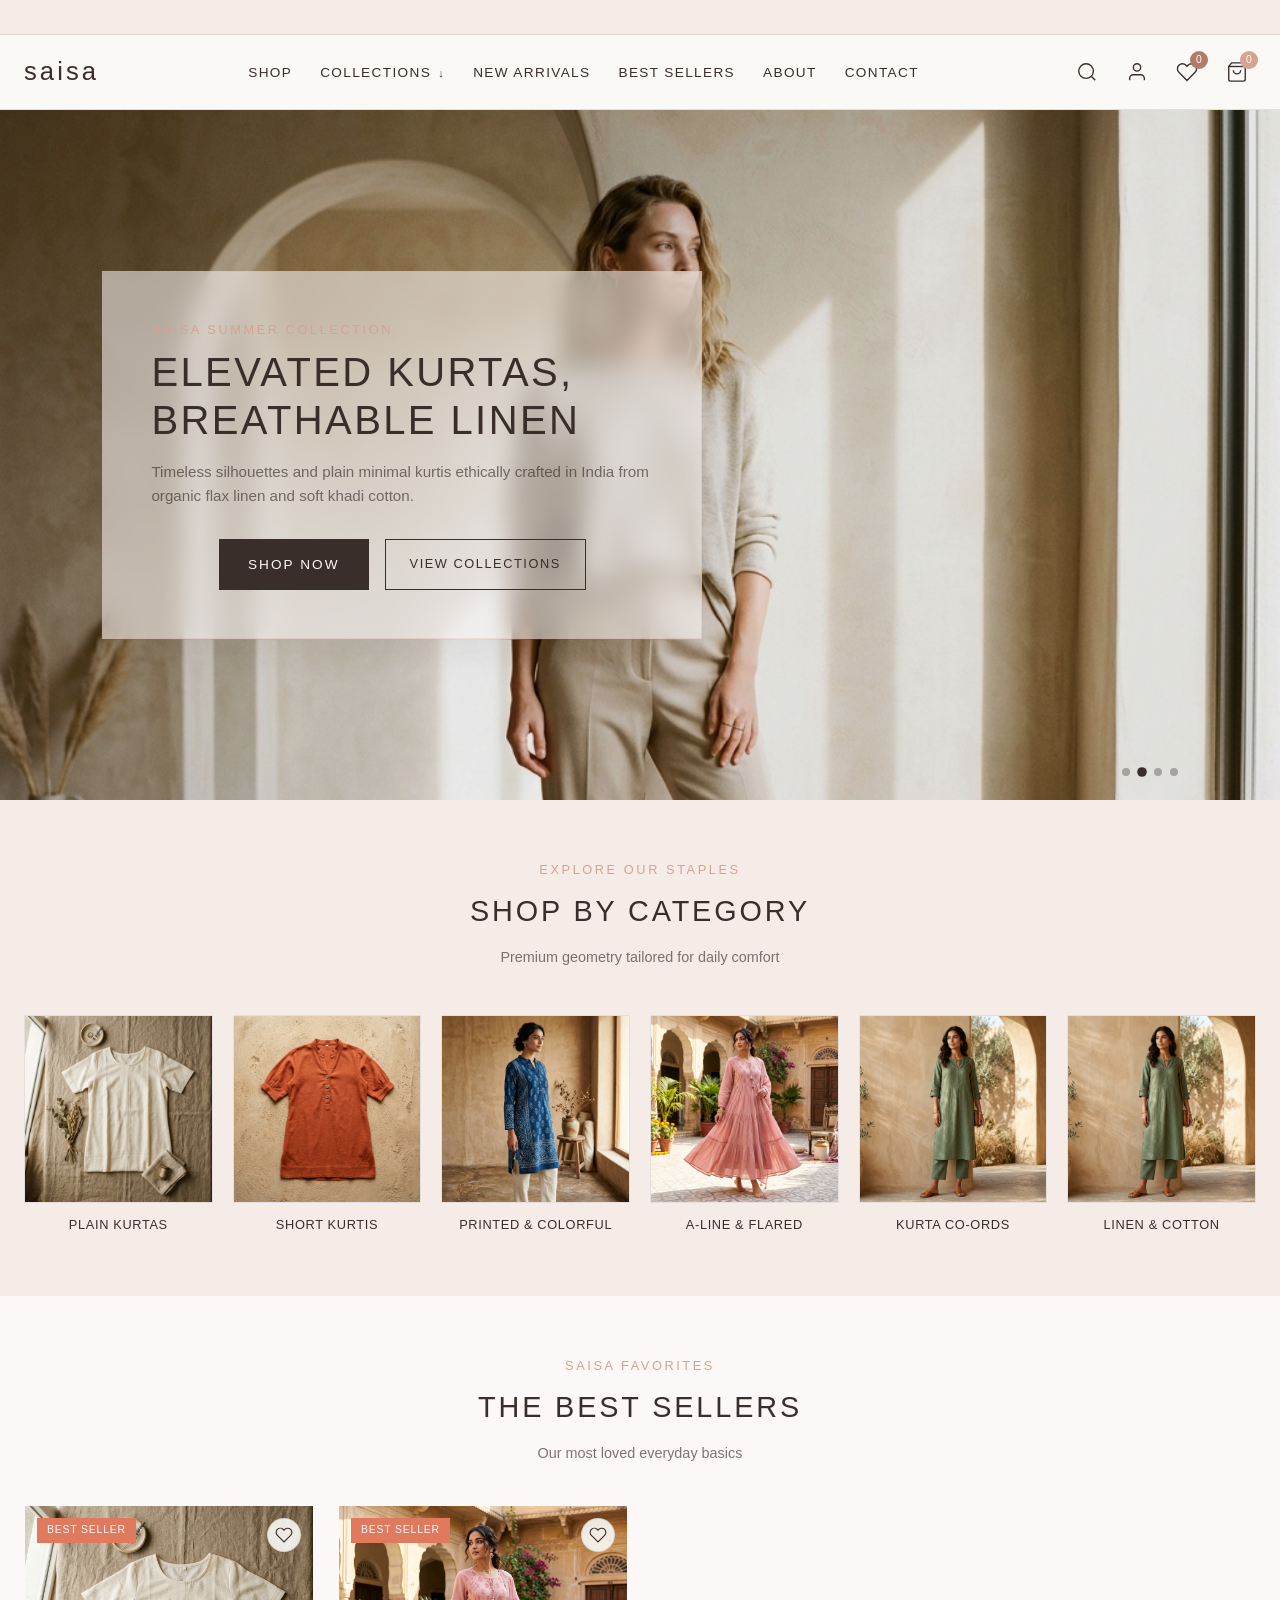
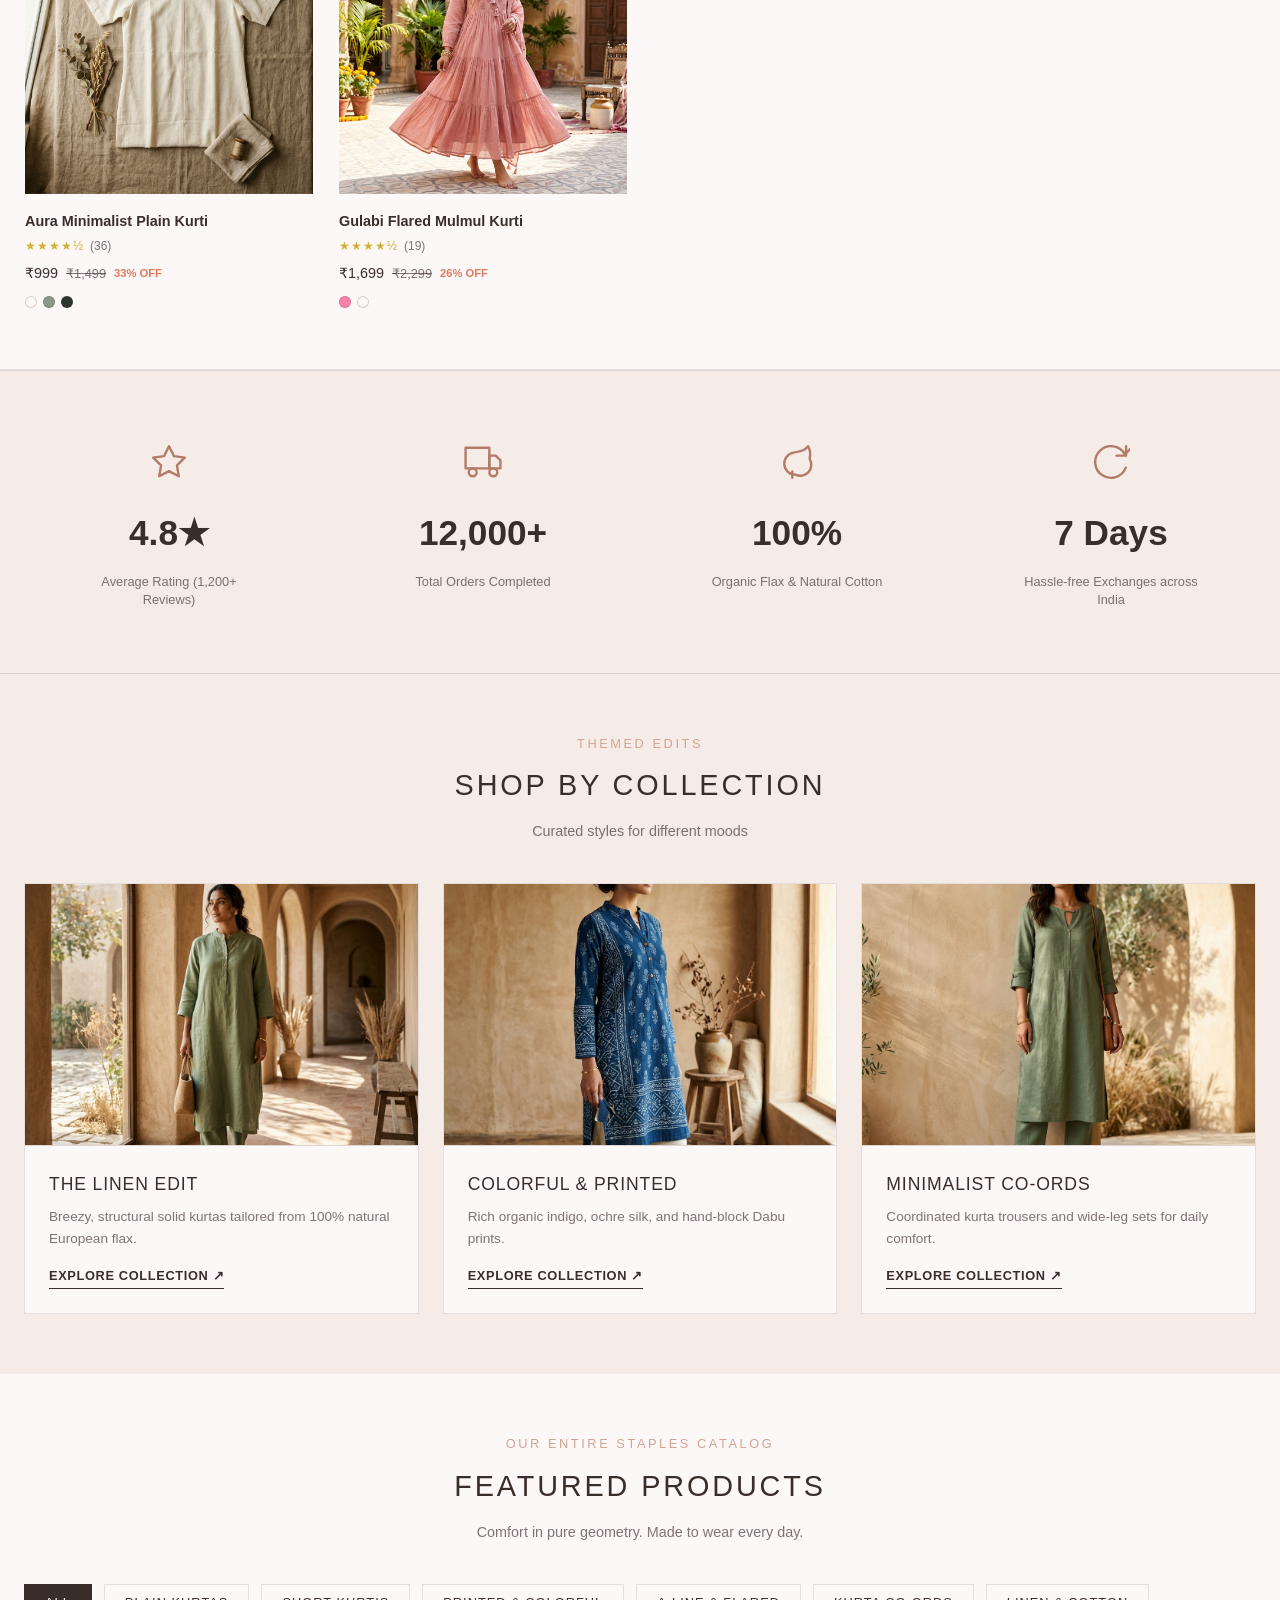
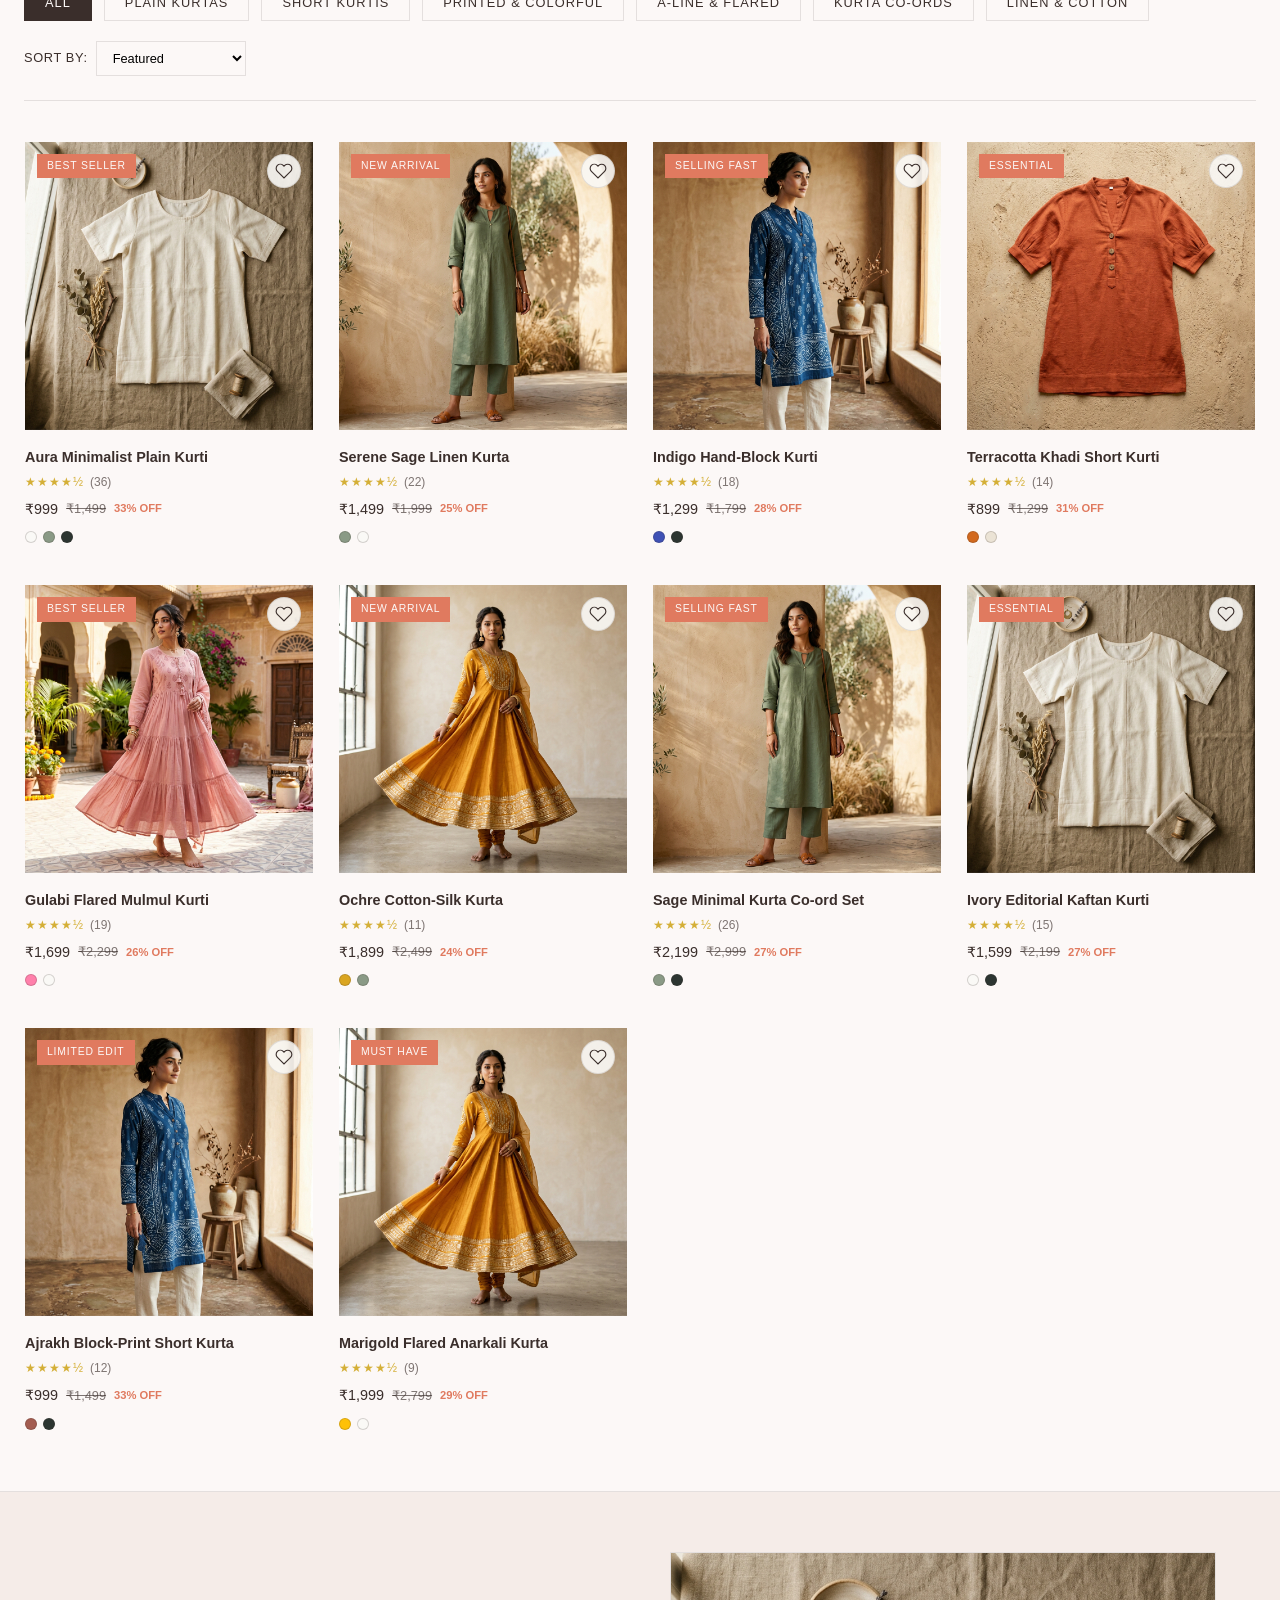
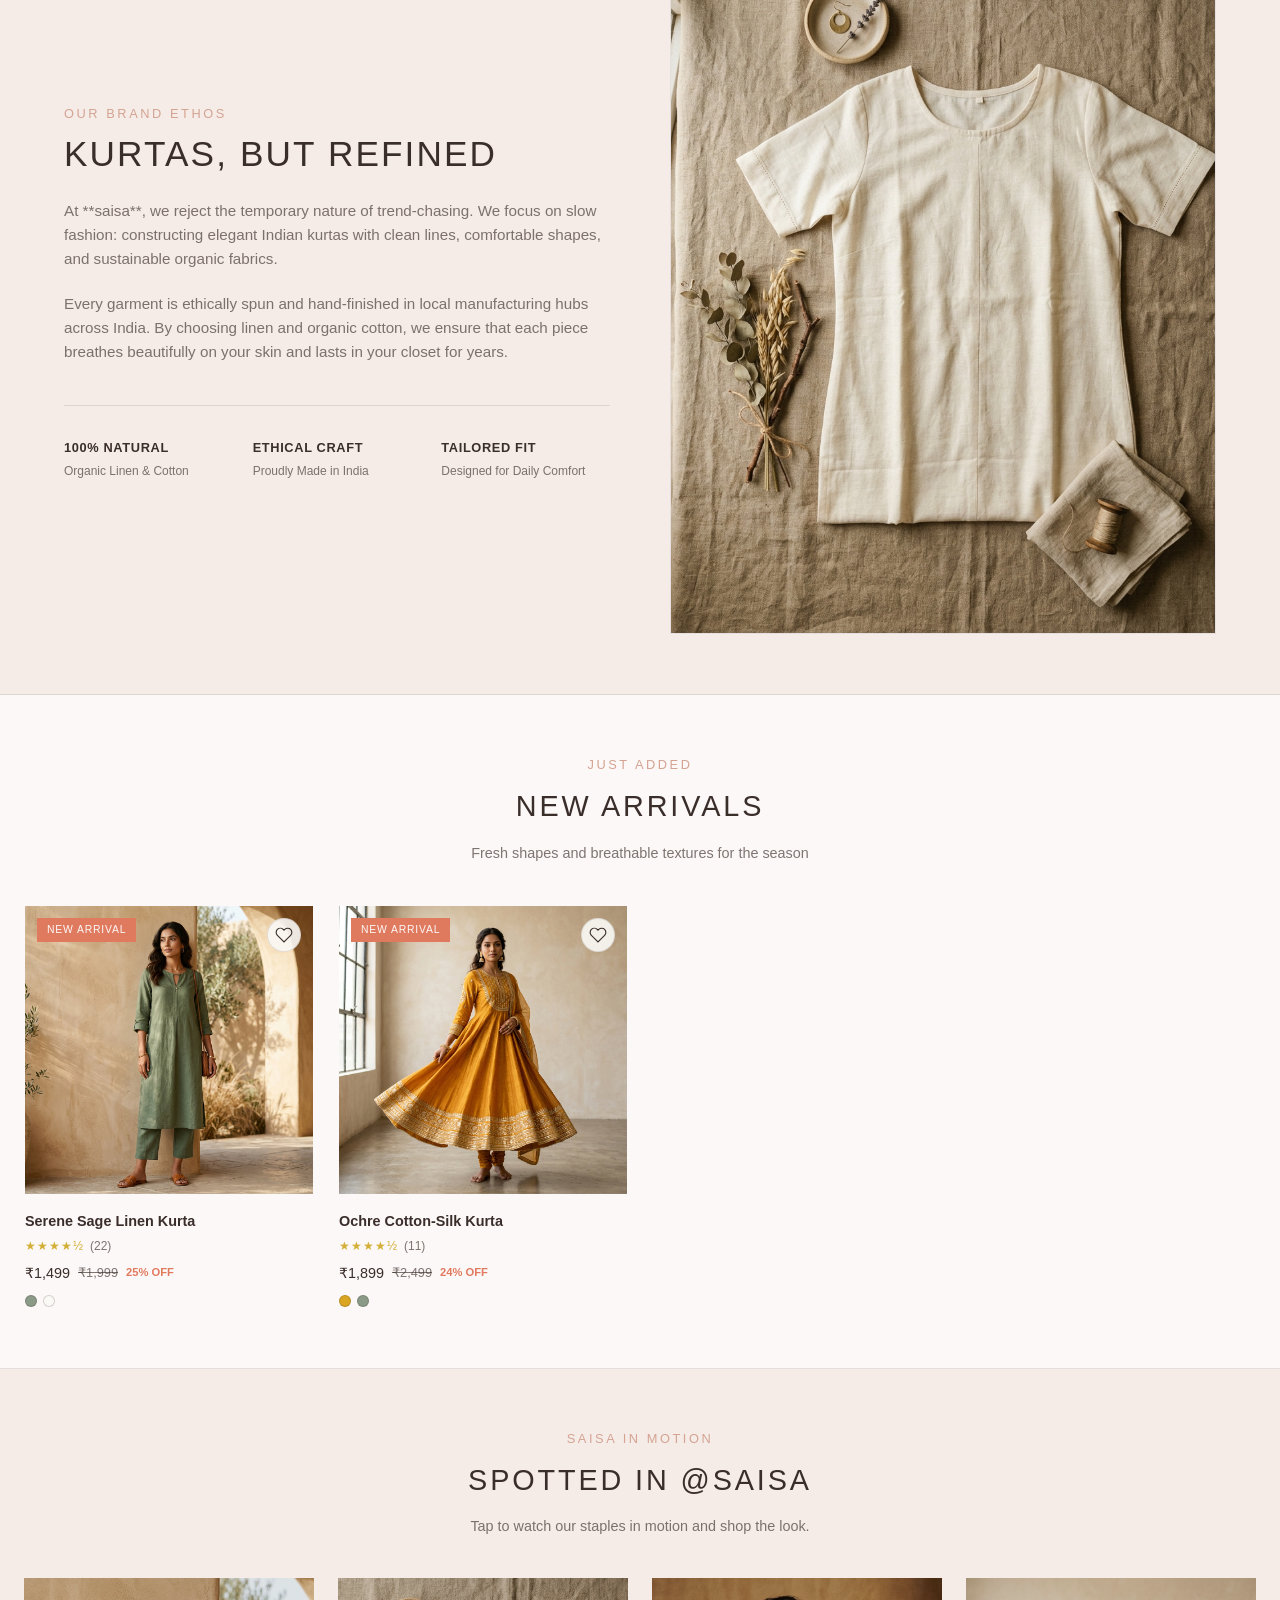
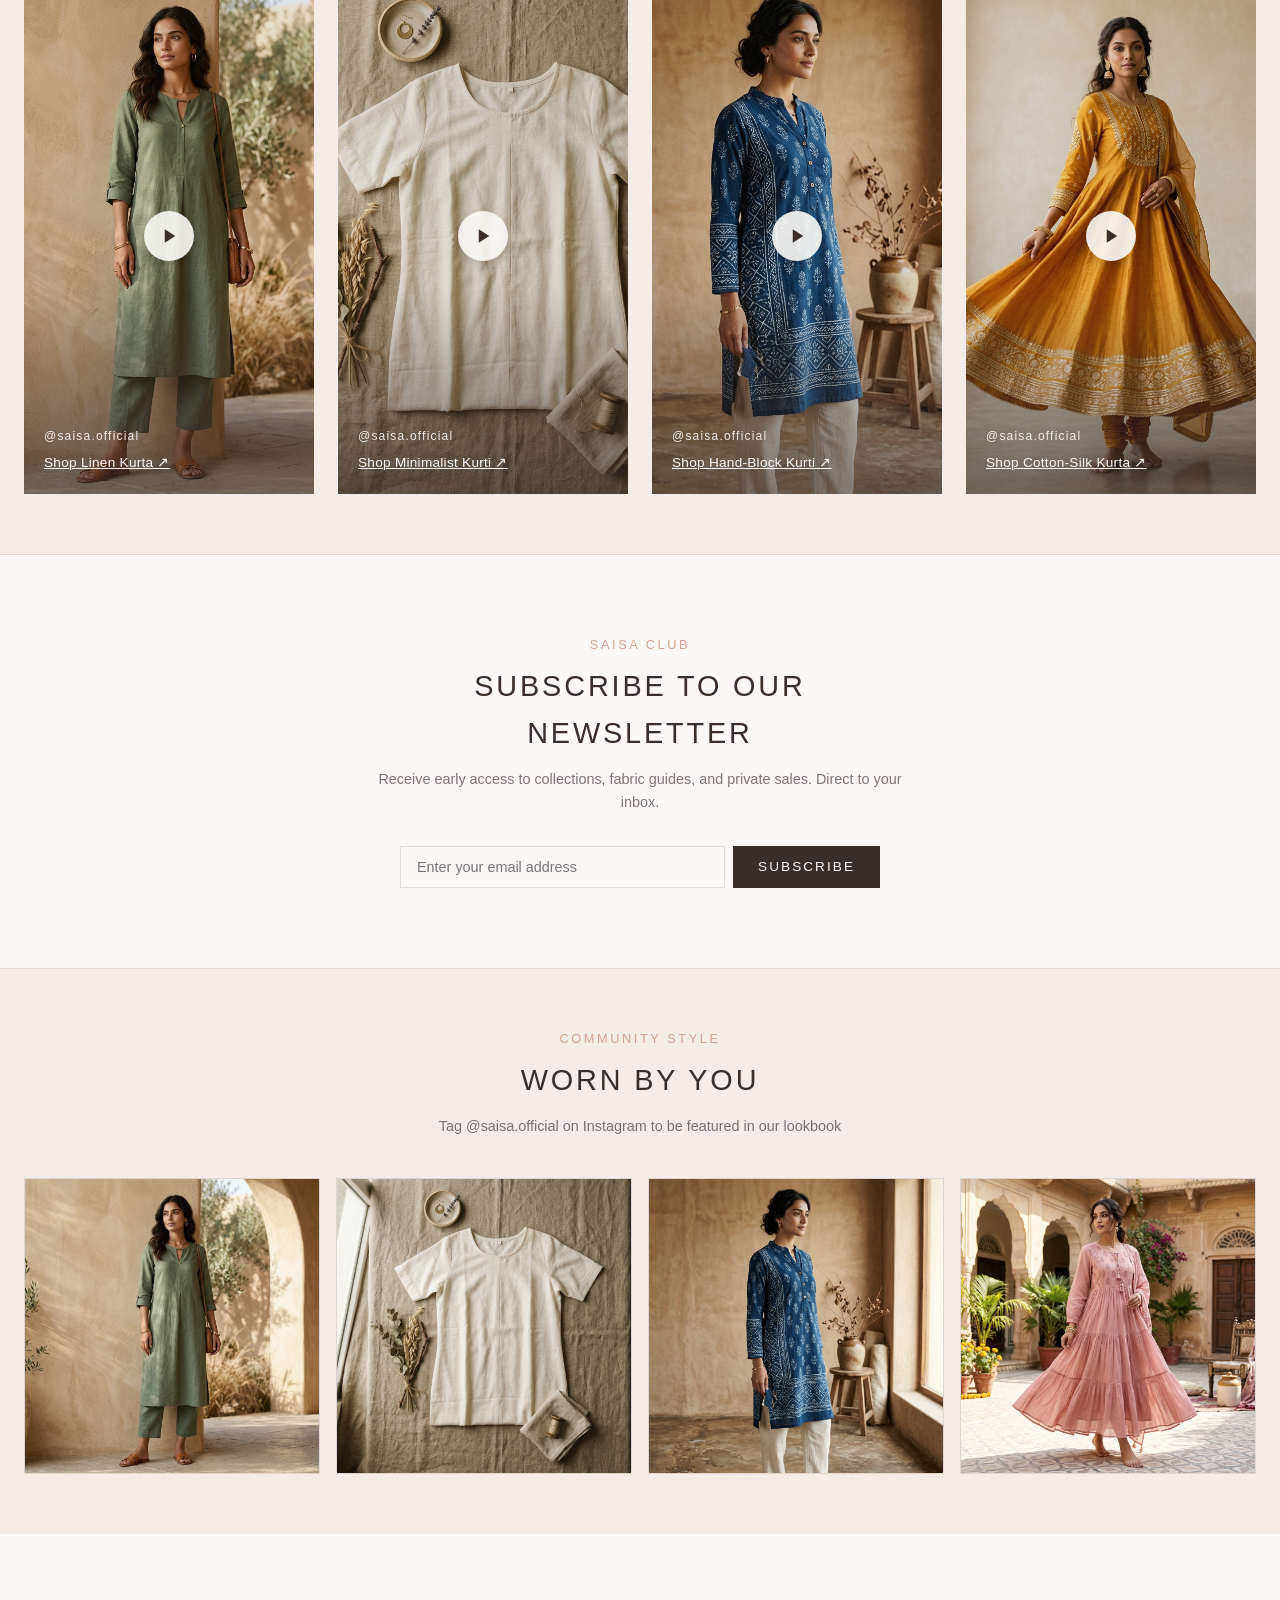
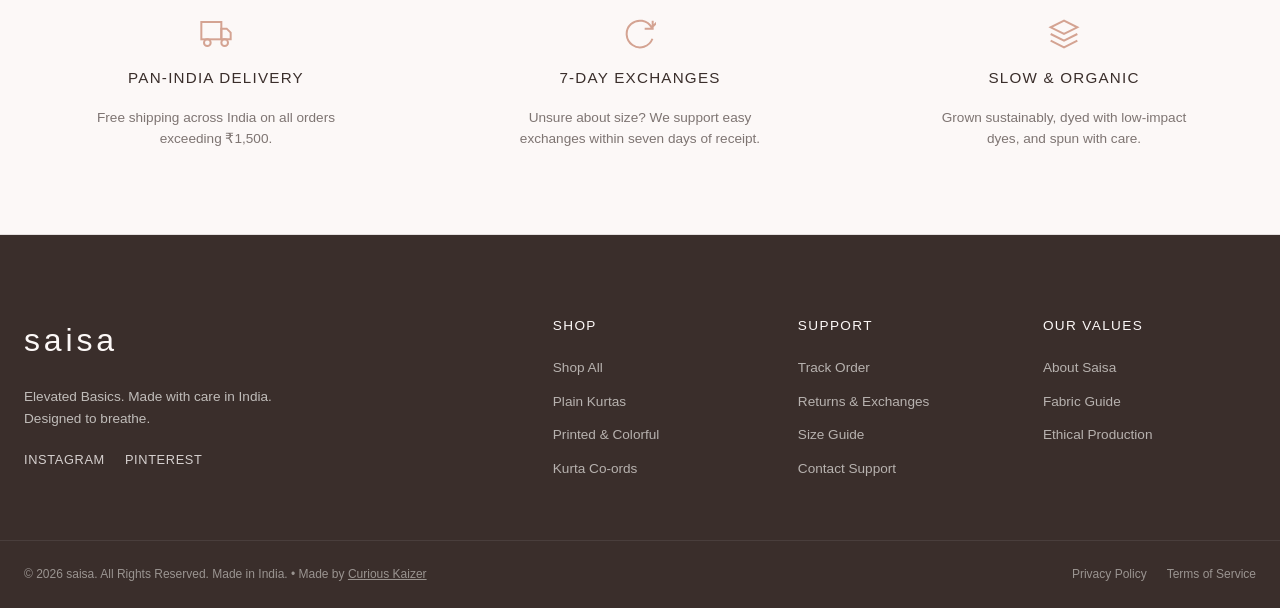
==== commit c6714a6c: "feat(seo): add Curious Kaizer footer credits and agency branding links" ====
--- a/index.html
+++ b/index.html
@@ -98,6 +98,7 @@
               <div id="account-signed-out-view">
                 <button class="button-primary button-sm full-width" id="header-signin-btn">Sign In</button>
                 <button class="button-outline button-sm full-width" style="margin-top: 8px;" id="header-signup-btn">Create Account</button>
+                <a href="#" class="dropdown-action-link" id="guest-settings-btn" style="display: block; margin-top: 12px; text-align: center; text-decoration: underline; font-size: 0.85rem; color: var(--text-primary);">Guest Profile Settings</a>
               </div>
               <!-- Signed in state -->
               <div id="account-signed-in-view" style="display: none;">
@@ -165,6 +166,8 @@
         <li class="drawer-auth-item" style="margin-top: 24px; padding-top: 24px; border-top: 1px solid var(--border-color);">
           <div id="mob-account-signed-out">
             <button class="button-primary button-sm full-width" id="mob-signin-btn">Sign In</button>
+            <button class="button-outline button-sm full-width" style="margin-top: 8px;" id="mob-signup-btn">Create Account</button>
+            <a href="#" class="dropdown-action-link" id="mob-guest-settings-btn" style="display: block; margin-top: 12px; text-align: center; text-decoration: underline; font-size: 0.85rem; color: var(--text-primary);">Guest Profile Settings</a>
           </div>
           <div id="mob-account-signed-in" style="display: none;">
             <p style="font-size: 0.9rem; margin-bottom: 12px;">Logged in as <strong id="mob-user-display">Jane Doe</strong></p>
@@ -1086,7 +1089,7 @@
     
     <div class="footer-bottom">
       <div class="footer-bottom-container">
-        <p class="copyright-text">&copy; 2026 saisa. All Rights Reserved. Made in India.</p>
+        <p class="copyright-text">&copy; 2026 saisa. All Rights Reserved. Made in India. &bull; Made by <a href="https://www.curiouskaizer.com/" target="_blank" rel="noopener" style="color: inherit; text-decoration: underline;" title="Curious Kaizer - Web Development Company in Delhi">Curious Kaizer</a></p>
         <div class="footer-policies">
           <a href="#">Privacy Policy</a>
           <a href="#">Terms of Service</a>
@@ -1132,7 +1135,69 @@
     </div>
   </div>
 
+  <!-- Profile Settings Modal -->
+  <div class="modal-backdrop" id="profile-modal-backdrop"></div>
+  <div class="checkout-modal" id="profile-modal" style="max-width: 500px;">
+    <div class="checkout-header">
+      <h3 class="checkout-title">Profile Settings</h3>
+      <button class="icon-button" id="profile-modal-close" aria-label="Close settings">
+        <svg xmlns="http://www.w3.org/2000/svg" viewBox="0 0 24 24" fill="none" stroke="currentColor" stroke-width="1.5" class="icon-svg">
+          <line x1="18" y1="6" x2="6" y2="18"></line>
+          <line x1="6" y1="6" x2="18" y2="18"></line>
+        </svg>
+      </button>
+    </div>
+    <div class="checkout-body">
+      <form id="profile-form">
+        <div class="form-group">
+          <label for="profile-name">Full Name</label>
+          <input type="text" id="profile-name" required placeholder="Jane Doe">
+        </div>
+        <div class="form-group">
+          <label for="profile-phone">Phone Number</label>
+          <input type="text" id="profile-phone" placeholder="+91 98765 43210">
+        </div>
+        <div class="form-group">
+          <label for="profile-address">Shipping Address</label>
+          <textarea id="profile-address" placeholder="Flat, Street, Area, City, PIN Code"></textarea>
+        </div>
+        <button type="submit" class="button-primary full-width" id="save-profile-btn">Save Changes</button>
+      </form>
+    </div>
+  </div>
+
+  <!-- Side-Drawer Orders Overlay -->
+  <div class="drawer-overlay" id="orders-drawer-overlay"></div>
+  <aside class="side-drawer side-drawer--right" id="orders-drawer">
+    <div class="drawer-header">
+      <h3 class="drawer-title">My Orders</h3>
+      <button class="icon-button" id="orders-drawer-close-btn" aria-label="Close orders">
+        <svg xmlns="http://www.w3.org/2000/svg" viewBox="0 0 24 24" fill="none" stroke="currentColor" stroke-width="1.5" class="icon-svg">
+          <line x1="18" y1="6" x2="6" y2="18"></line>
+          <line x1="6" y1="6" x2="18" y2="18"></line>
+        </svg>
+      </button>
+    </div>
+    
+    <!-- Empty Orders State -->
+    <div class="drawer-empty-state" id="orders-empty-view" style="display: flex;">
+      <svg xmlns="http://www.w3.org/2000/svg" viewBox="0 0 24 24" fill="none" stroke="currentColor" stroke-width="1.2" class="empty-icon">
+        <rect x="3" y="4" width="18" height="16" rx="2"></rect>
+        <line x1="7" y1="8" x2="17" y2="8"></line>
+        <line x1="7" y1="12" x2="17" y2="12"></line>
+        <line x1="7" y1="16" x2="13" y2="16"></line>
+      </svg>
+      <p>You haven't placed any orders yet.</p>
+    </div>
+
+    <!-- Active Orders Container -->
+    <div class="drawer-body" id="orders-items-container" style="display: none;">
+      <!-- Orders populated dynamically by app.js -->
+    </div>
+  </aside>
+
   <!-- Include App Data & Core Logic Scripts -->
+  <script src="https://cdn.jsdelivr.net/npm/@supabase/supabase-js@2"></script>
   <script src="products.js"></script>
   <script src="app.js"></script>
 </body>
--- a/style.css
+++ b/style.css
@@ -2122,7 +2122,7 @@
   width: 90%;
   max-width: 400px;
   padding: 40px 30px;
-  z-index: 1000;
+  z-index: 1010;
   opacity: 0;
   visibility: hidden;
   transition: opacity var(--transition-speed) ease, transform var(--transition-speed) ease, visibility var(--transition-speed);
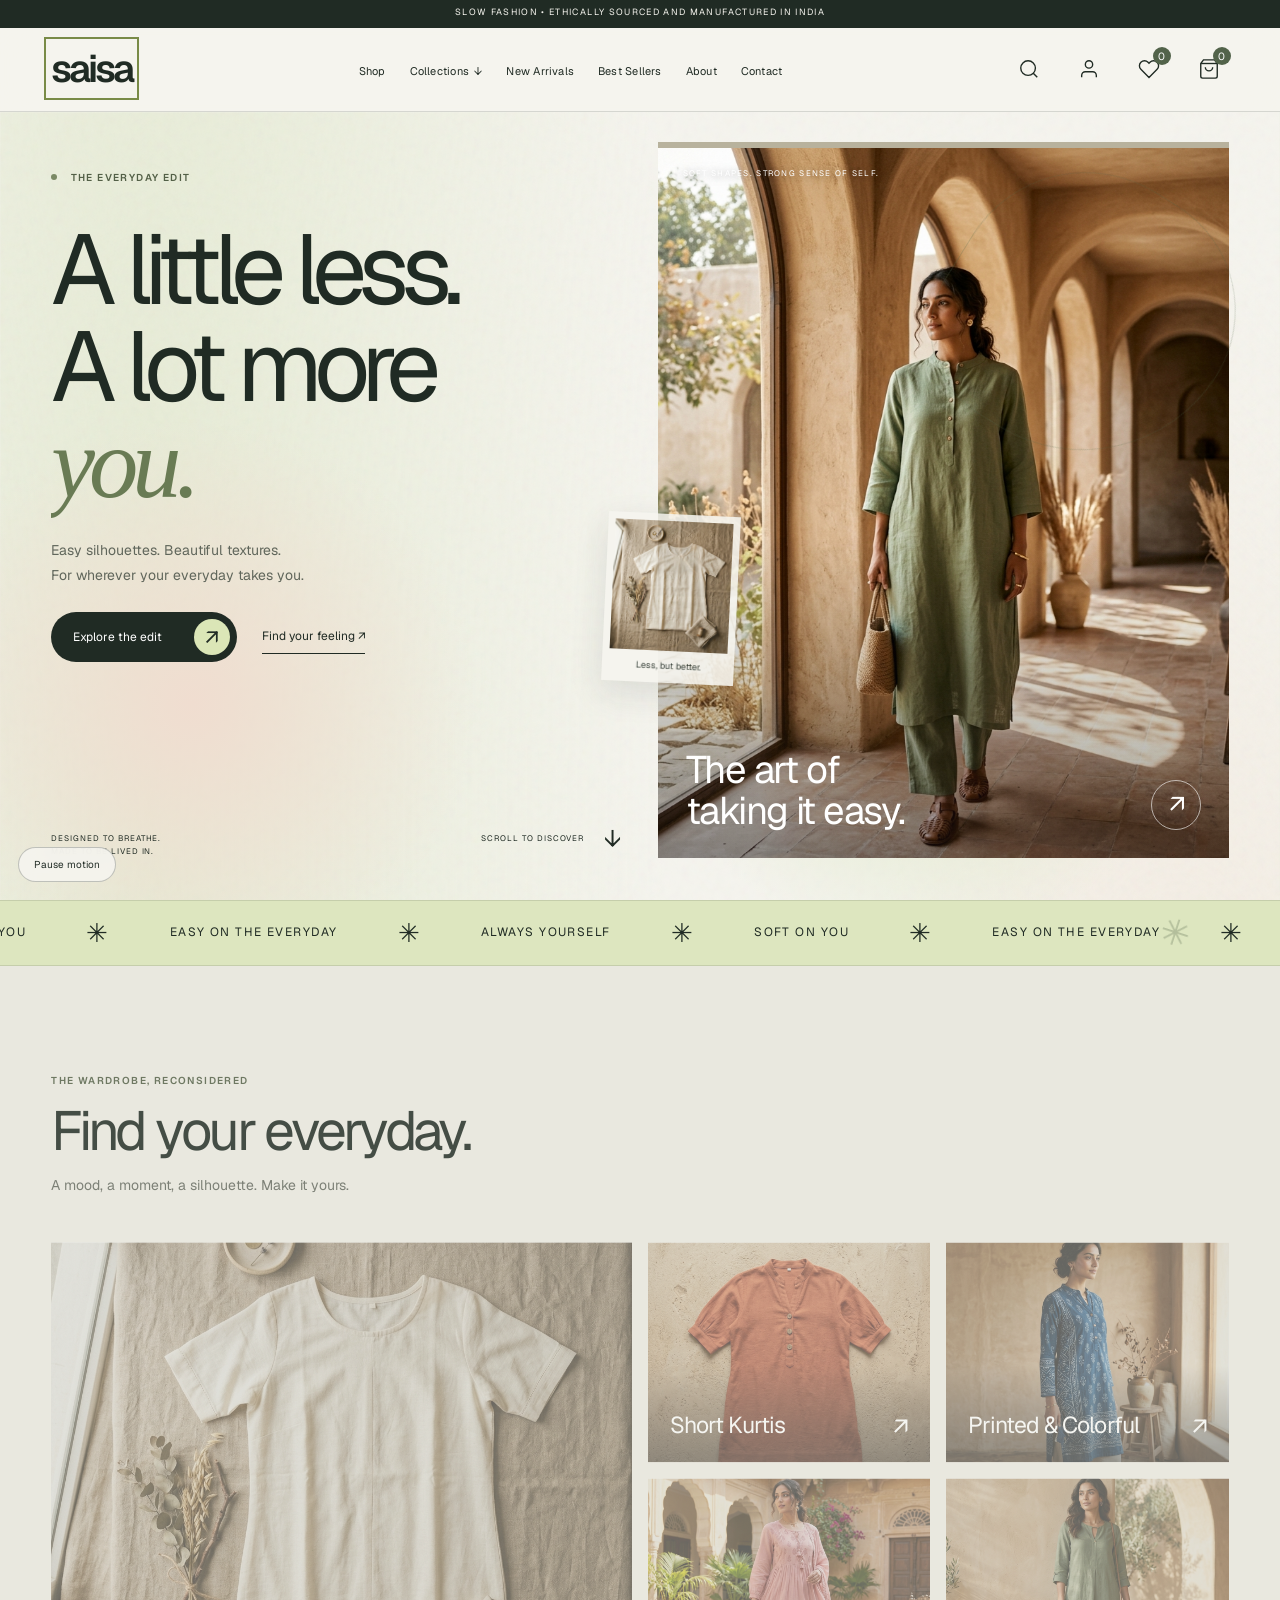
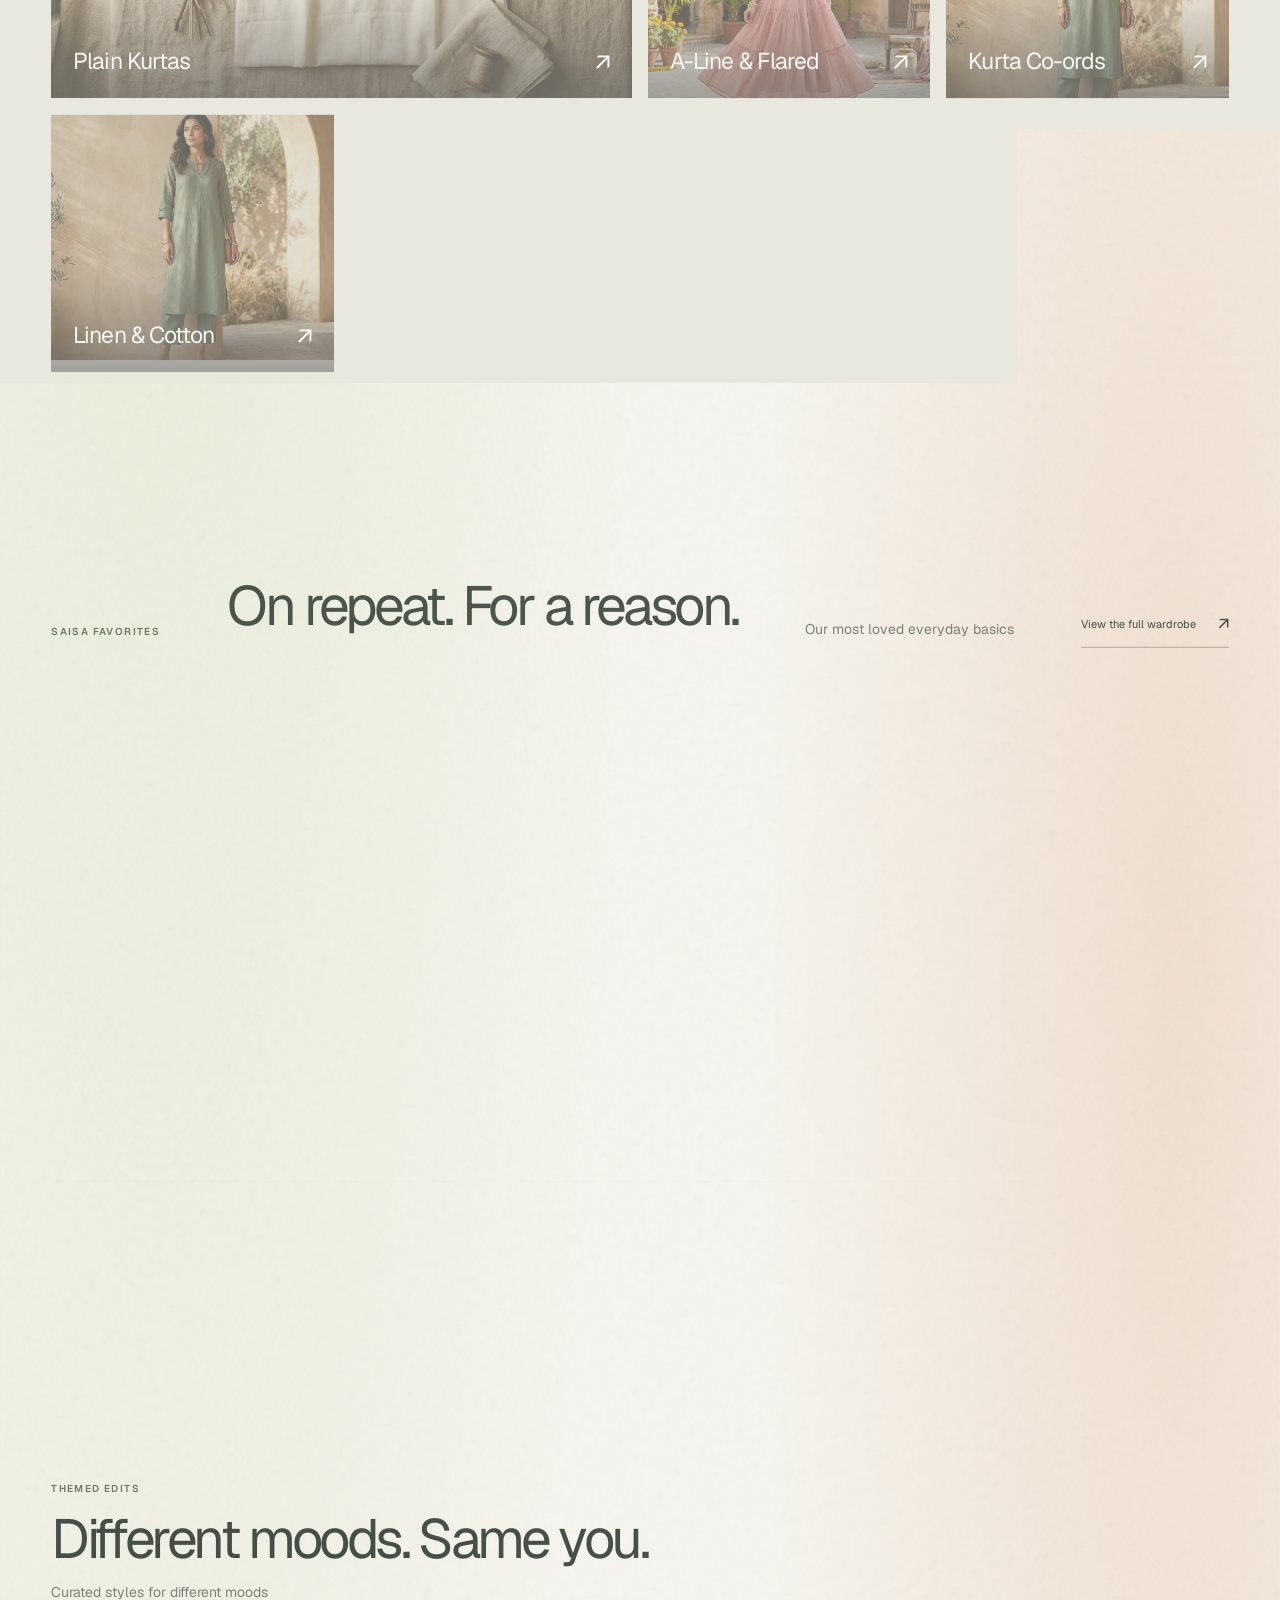
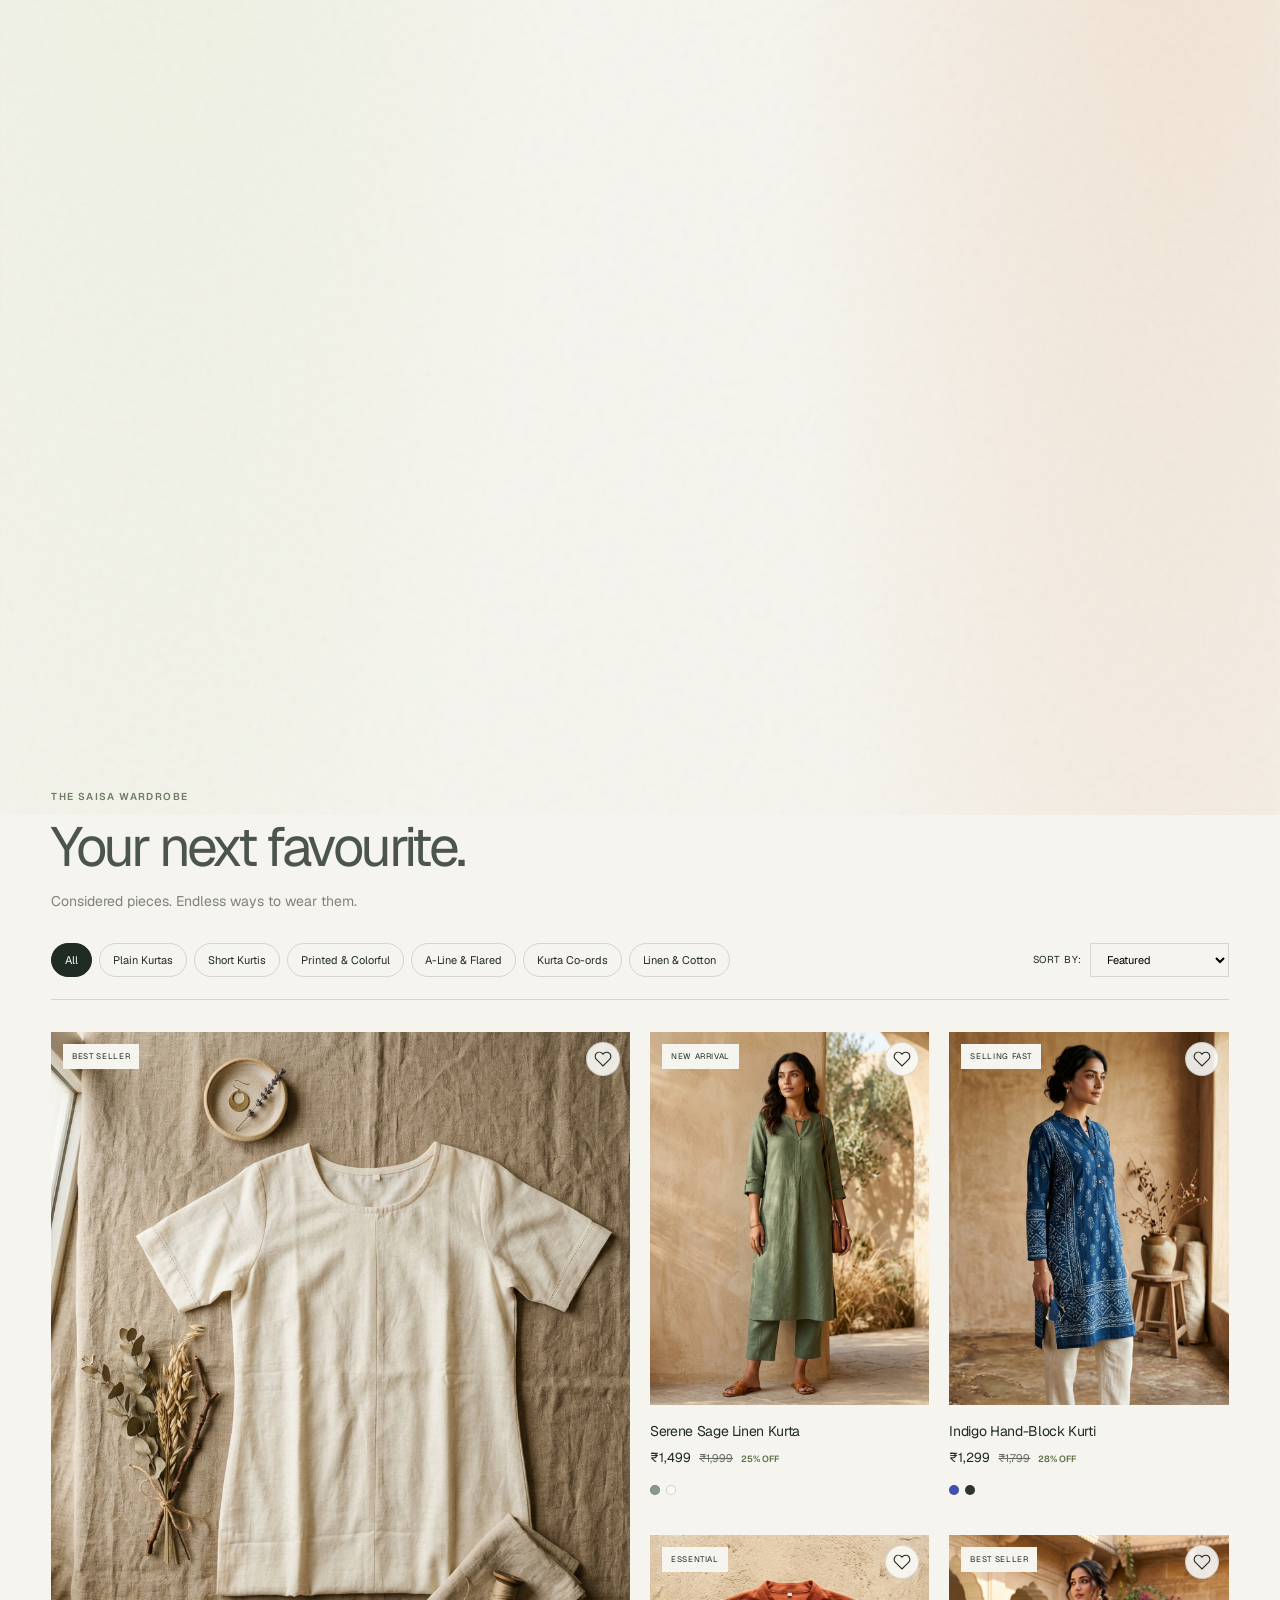
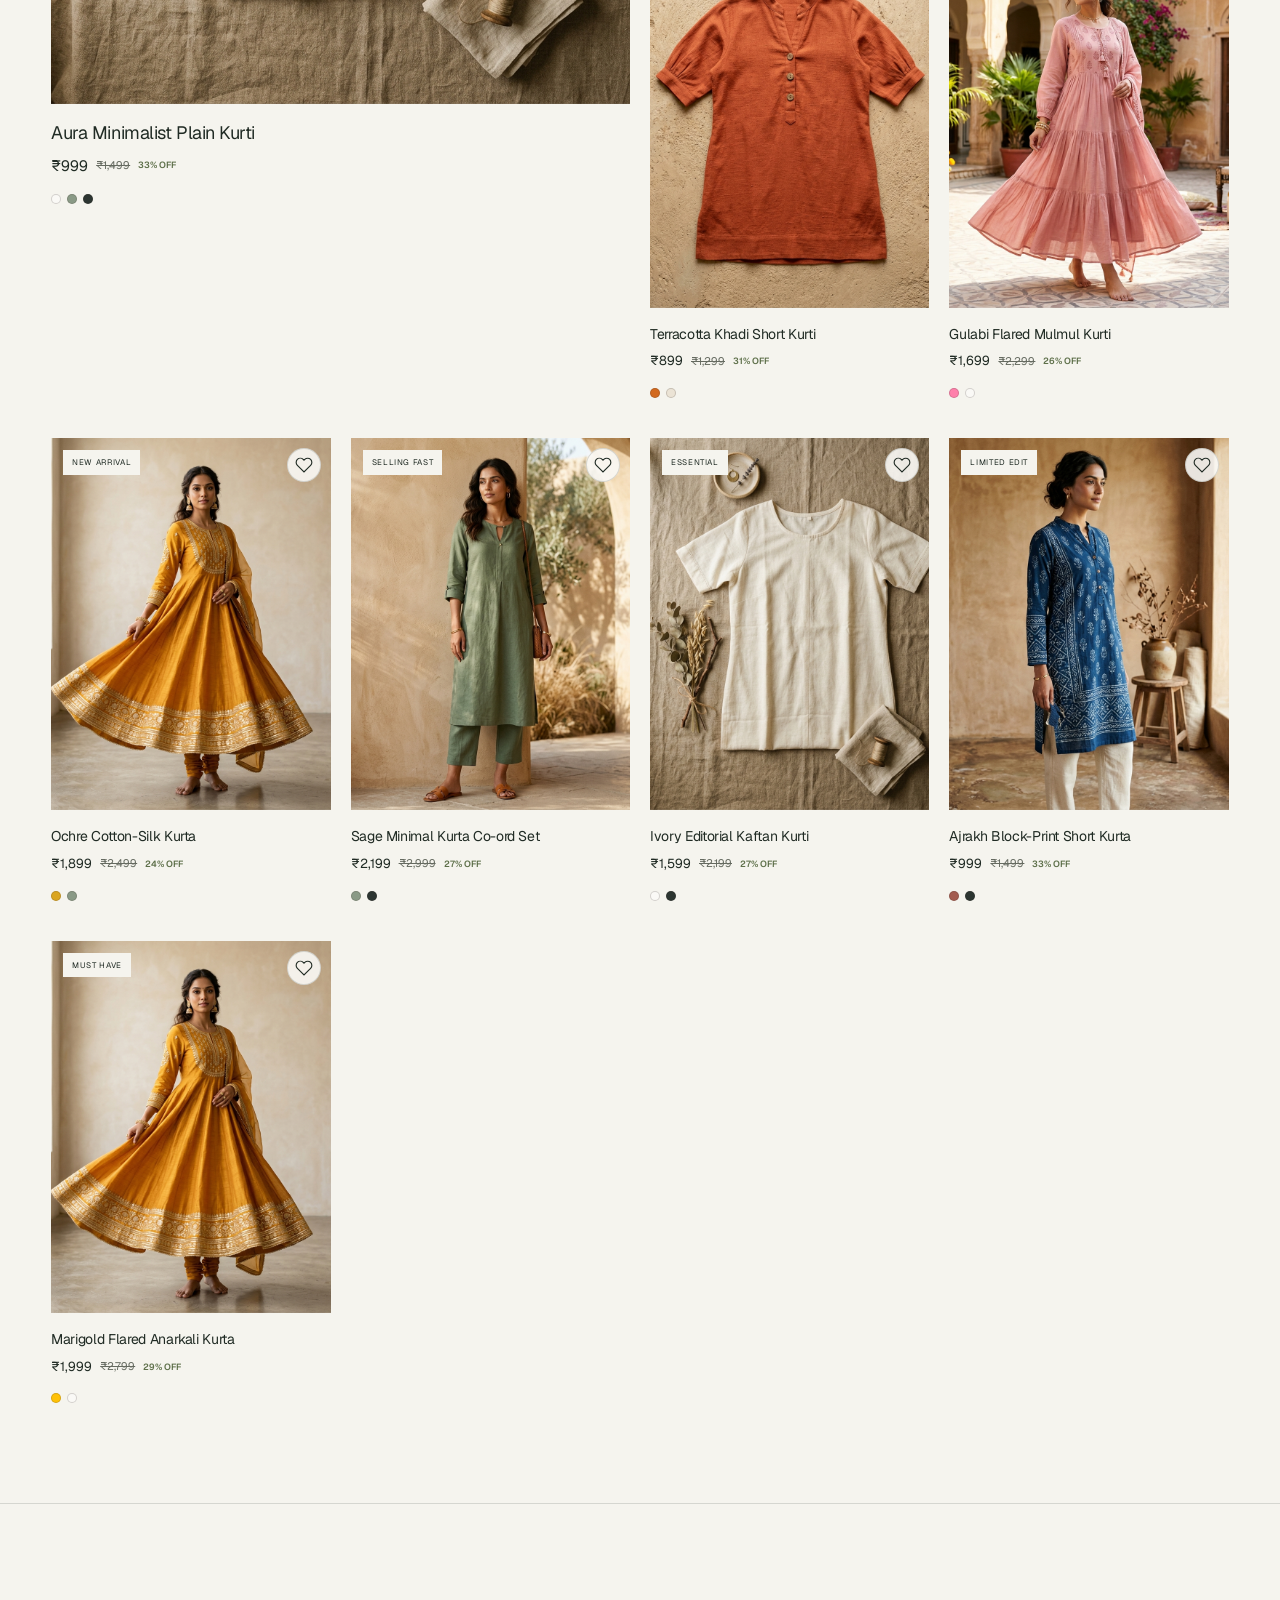
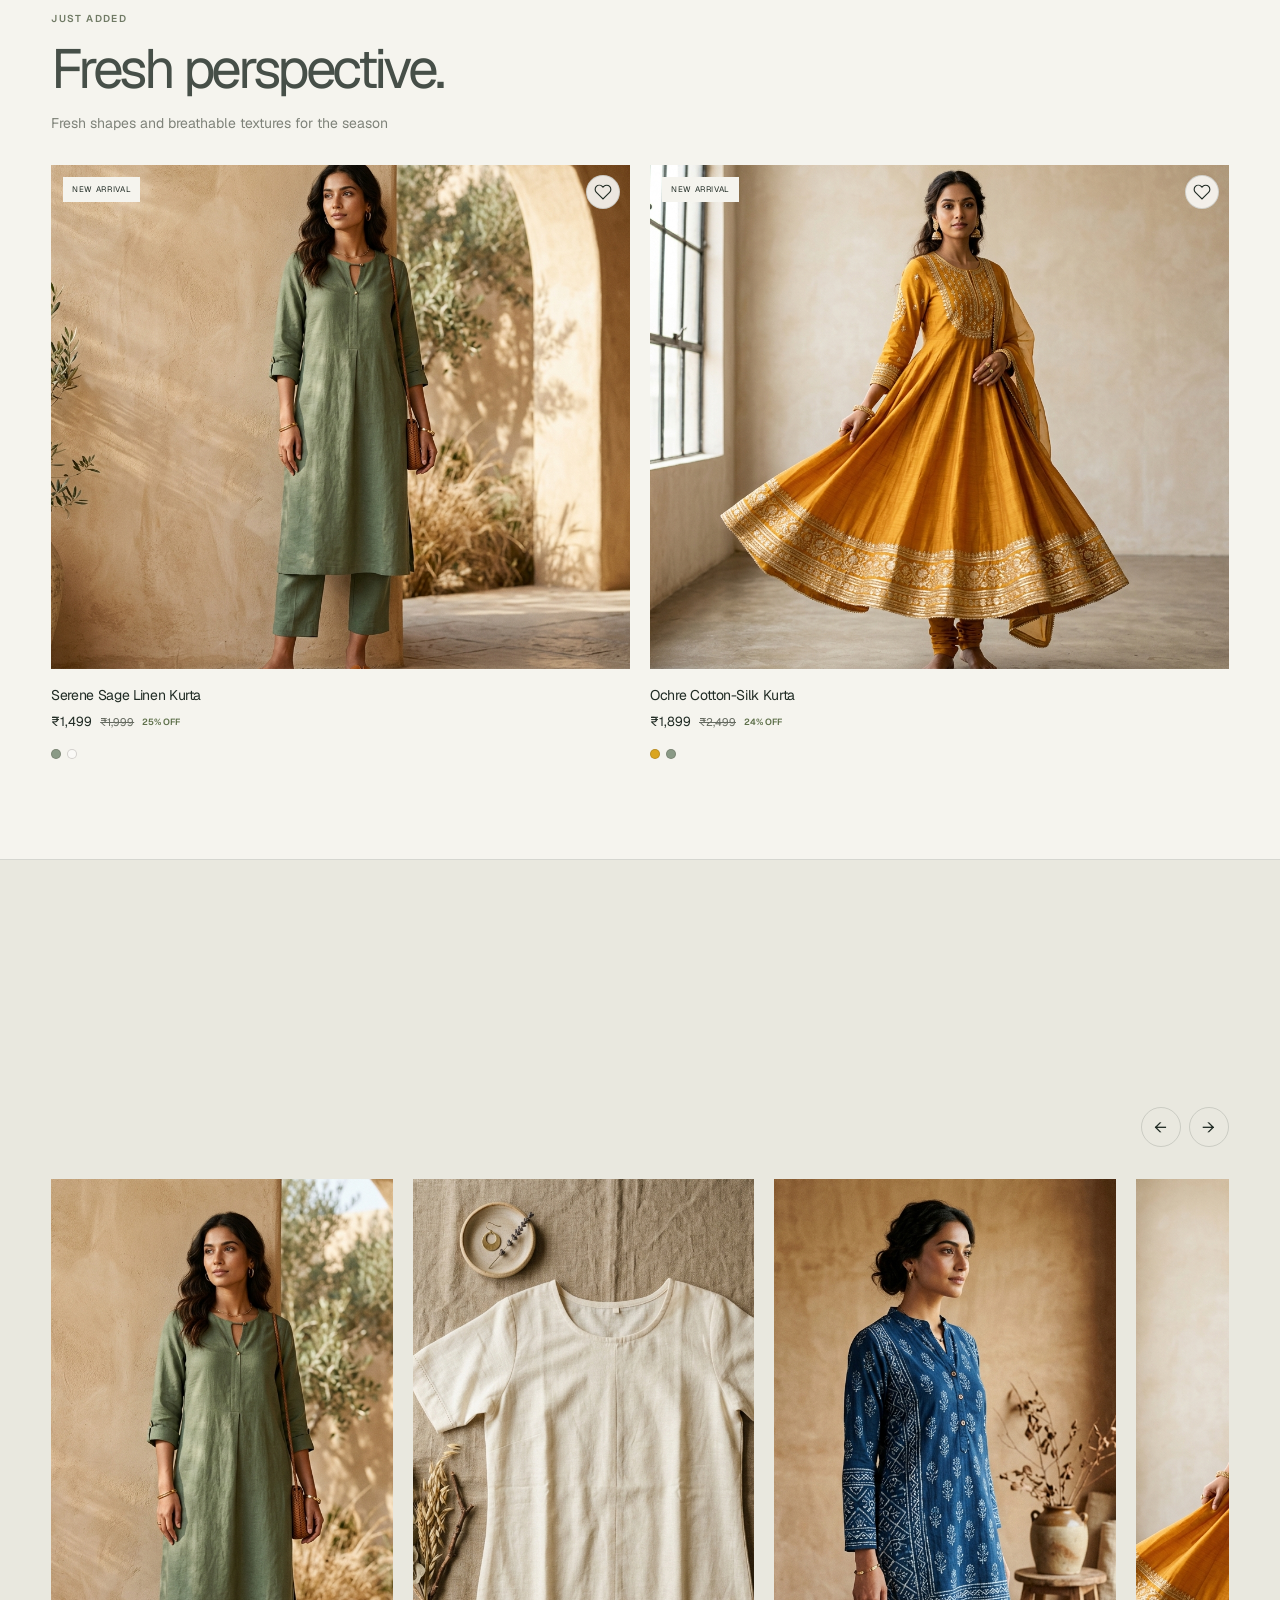
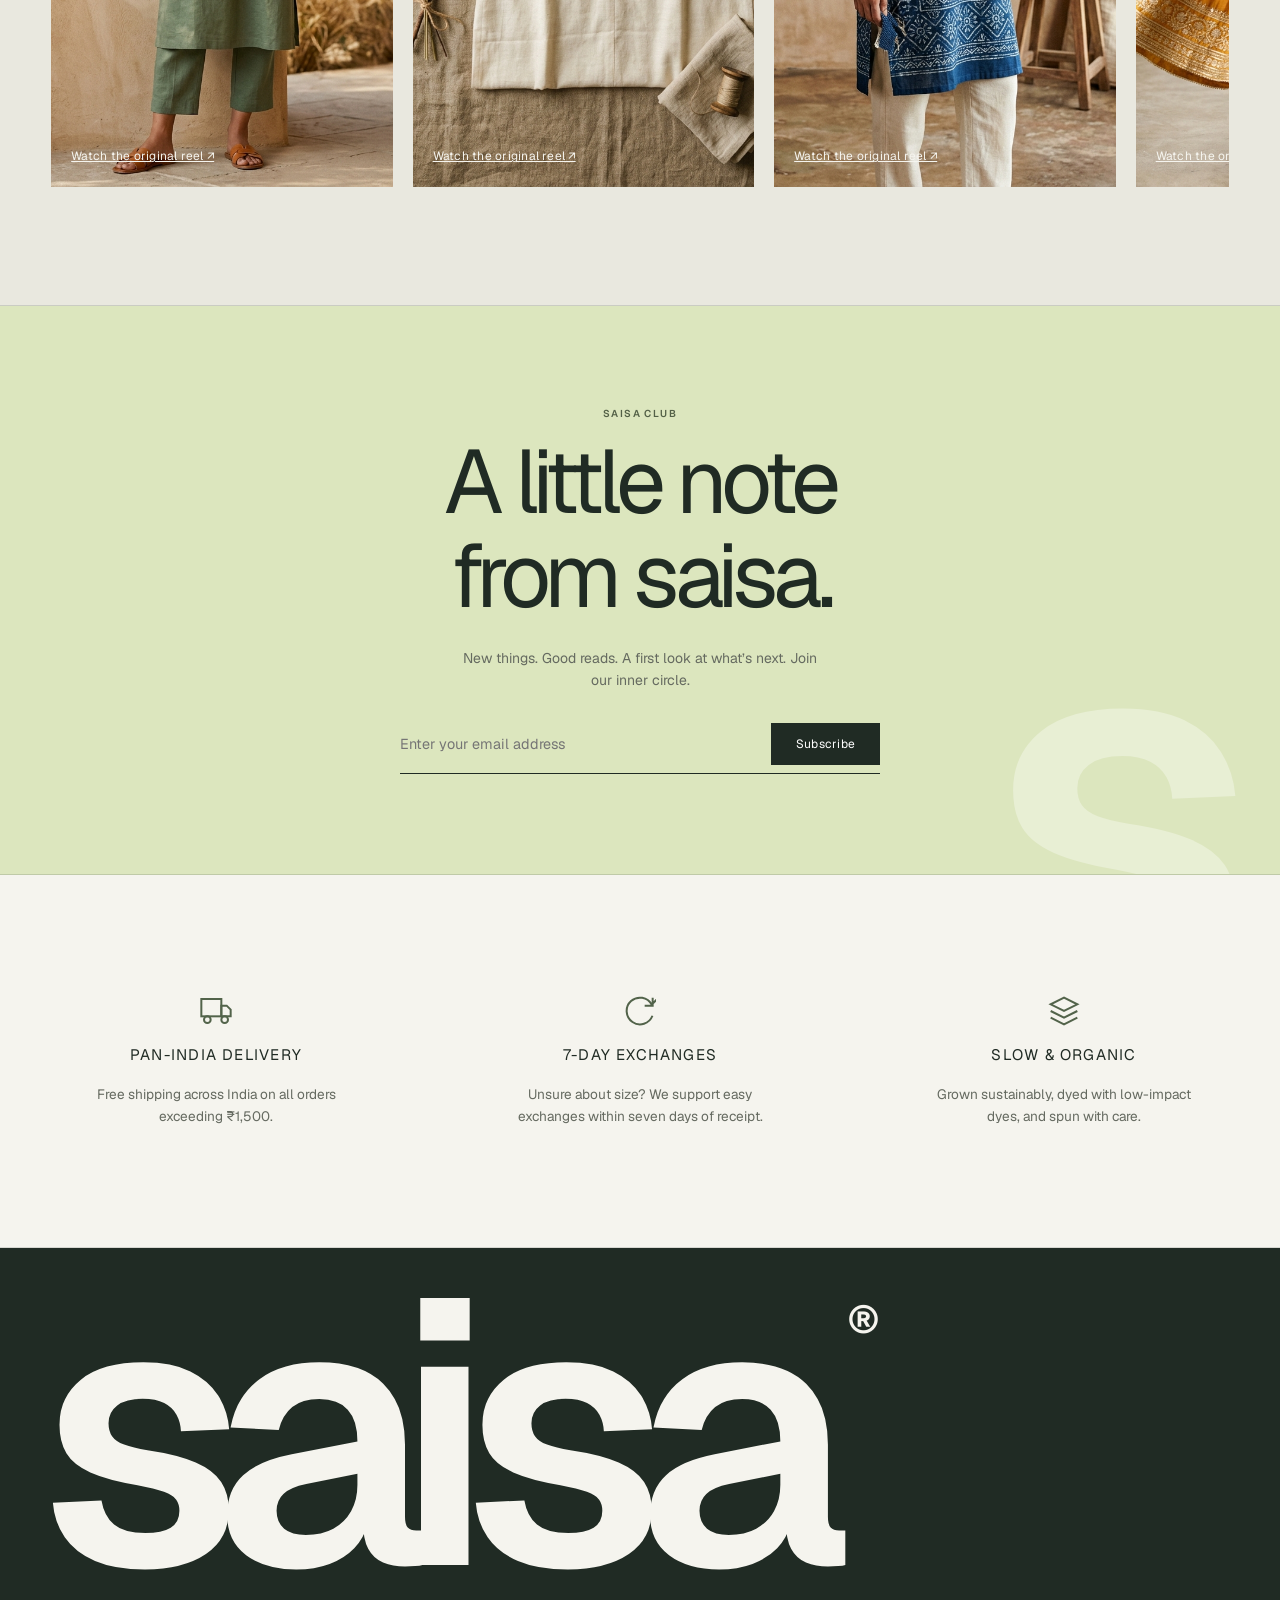
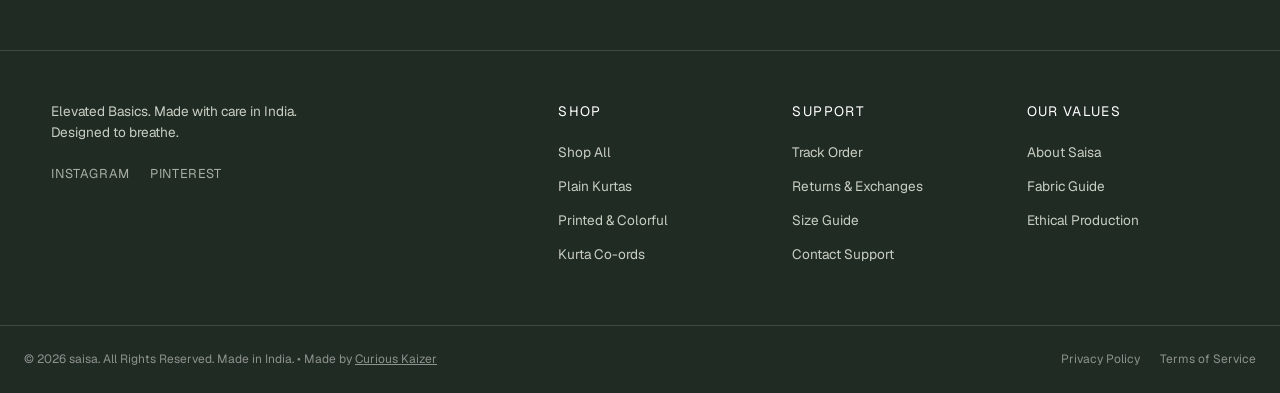
==== commit faac1a7f: "feat: editorial luxury redesign with Geist typography, micro-interactions, and GSAP motion" ====
--- a/index.html
+++ b/index.html
@@ -17,9 +17,18 @@
 
 
 
+  <link rel="preload" href="assets/fonts/geist-regular.ttf" as="font" type="font/ttf" crossorigin>
   <link rel="stylesheet" href="style.css">
+  <link rel="stylesheet" href="editorial.css">
+  <script src="motion.js" defer></script>
 </head>
-<body>
+<body class="editorial-home">
+  <a class="skip-link" href="#featured-products-section">Skip to shopping</a>
+  <div class="brand-intro" id="brand-intro" hidden aria-label="Welcome to Saisa">
+    <span class="intro-eyebrow">EVERYDAY, EXTRAORDINARY.</span>
+    <div class="intro-word" aria-hidden="true"><span>s</span><span>a</span><span>i</span><span>s</span><span>a</span><sup>®</sup></div>
+    <div class="intro-bottom"><span>Clothes to live in.</span><span class="intro-line"></span><button id="intro-skip">Enter saisa ↗</button></div>
+  </div>
 
   <!-- Top Announcement Bar -->
   <div class="announcement-bar" id="saisa-announcement-bar">
@@ -51,7 +60,7 @@
       <!-- Center: Desktop Navigation -->
       <nav class="desktop-navigation" aria-label="Main Navigation">
         <ul class="desktop-nav-list">
-          <li><a href="#" class="desktop-nav-link" id="nav-shop" data-filter="all">Shop</a></li>
+          <li><a href="#featured-products-section" class="desktop-nav-link" id="nav-shop" data-filter="all">Shop</a></li>
           <li class="nav-dropdown-wrapper">
             <a href="#" class="desktop-nav-link" id="nav-collections">Collections <span class="dropdown-caret">↓</span></a>
             <ul class="desktop-dropdown-menu">
@@ -145,7 +154,7 @@
     </div>
     <nav class="drawer-nav">
       <ul class="nav-links-list">
-        <li><a href="#" class="nav-item active-link" id="mob-nav-shop" data-filter="all">Shop All</a></li>
+        <li><a href="#featured-products-section" class="nav-item active-link" id="mob-nav-shop" data-filter="all">Shop All</a></li>
         <li class="drawer-dropdown-wrapper">
           <button class="drawer-dropdown-toggle" id="mob-collections-toggle-btn" style="background: none; border: none; padding: 0; width: 100%; text-align: left; display: flex; justify-content: space-between; align-items: center; font-size: 1.1rem; text-transform: uppercase; letter-spacing: 0.1em; color: var(--text-primary); cursor: pointer; height: 50px;">
             <span>Collections</span> <span class="drawer-caret" id="mob-collections-caret">↓</span>
@@ -196,68 +205,52 @@
   </div>
 
   <main id="MainContent">
-    
-    <!-- 1. Hero Section -->
-    <section class="hero-section" id="saisa-hero">
-      <div class="hero-image-container">
-        <div class="hero-carousel-track">
-          <div class="hero-carousel-slide"><img src="assets/hero_kurta.png" alt="Saisa lookbook 1" class="hero-img"></div>
-          <div class="hero-carousel-slide"><img src="assets/hero_summer.png" alt="Saisa lookbook 2" class="hero-img"></div>
-          <div class="hero-carousel-slide"><img src="assets/kurti_minimalist_alabaster.png" alt="Saisa lookbook 3" class="hero-img"></div>
-          <div class="hero-carousel-slide"><img src="assets/kurti_solid_sage.png" alt="Saisa lookbook 4" class="hero-img"></div>
-        </div>
-        <div class="hero-carousel-dots">
-          <span class="dot active" data-slide="0"></span>
-          <span class="dot" data-slide="1"></span>
-          <span class="dot" data-slide="2"></span>
-          <span class="dot" data-slide="3"></span>
-        </div>
-      </div>
-      <div class="hero-text-overlay">
-        <span class="subheading-accent">SAISA SUMMER COLLECTION</span>
-        <h1 class="hero-headline">Elevated Kurtas,<br>Breathable Linen</h1>
-        <p class="hero-description">Timeless silhouettes and plain minimal kurtis ethically crafted in India from organic flax linen and soft khadi cotton.</p>
-        <div class="hero-actions-row" style="display: flex; gap: 16px; margin-top: 24px; justify-content: center;">
-          <a href="#featured-products-section" class="button-primary" id="hero-cta-btn">Shop Now</a>
-          <a href="#shop-by-collection" class="button-outline" id="hero-collections-btn">View Collections</a>
-        </div>
+
+    <section class="editorial-hero" id="saisa-hero">
+      <div class="hero-copy">
+        <p class="eyebrow hero-enter"><span class="live-dot"></span> THE EVERYDAY EDIT</p>
+        <h1><span class="line"><span>A little less.</span></span><span class="line"><span>A lot more</span></span><span class="line"><span><em>you.</em></span></span></h1>
+        <p class="hero-intro hero-enter">Easy silhouettes. Beautiful textures.<br>For wherever your everyday takes you.</p>
+        <div class="hero-links hero-enter"><a class="round-link" href="#featured-products-section" id="hero-cta-btn">Explore the edit <span>↗</span></a><a class="text-link" href="#shop-by-collection" id="hero-collections-btn">Find your feeling ↗</a></div>
+        <div class="hero-foot hero-enter"><span>DESIGNED TO BREATHE.<br>MADE TO BE LIVED IN.</span><a href="#featured-categories" aria-label="Scroll to collections">SCROLL TO DISCOVER <span>↓</span></a></div>
+      </div>
+      <div class="hero-art">
+        <div class="hero-photo"><img src="assets/hero_kurta.png" width="1024" height="1024" fetchpriority="high" alt="Sage green Saisa kurta in a sunlit sandstone courtyard"></div>
+        <span class="hero-photo-note">SOFT SHAPES. STRONG SENSE OF SELF.</span>
+        <div class="hero-photo-caption"><span>The art of<br><strong>taking it easy.</strong></span><a href="product.html?id=saisa_sage_kurta" aria-label="Shop the sage linen kurta">↗</a></div>
+        <div class="hero-mini"><img loading="lazy" src="assets/kurti_minimalist_alabaster.png" width="1024" height="1024" alt="Alabaster kurti from the everyday edit"><span>Less, but better.</span></div>
       </div>
     </section>
+    <div class="editorial-ribbon" aria-label="Soft on you. Easy on the everyday."><div class="ribbon-track" aria-hidden="true"><span>SOFT ON YOU <i>✳</i> EASY ON THE EVERYDAY <i>✳</i> ALWAYS YOURSELF <i>✳</i> </span><span>SOFT ON YOU <i>✳</i> EASY ON THE EVERYDAY <i>✳</i> ALWAYS YOURSELF <i>✳</i> </span></div></div>
 
     <!-- 2. Featured Categories -->
     <section class="categories-section reveal-on-scroll" id="featured-categories" style="padding: 60px 0; background-color: var(--bg-secondary);">
       <div class="section-container">
         <div class="section-header" style="text-align: center; margin-bottom: 45px;">
-          <span class="subheading-accent">EXPLORE OUR STAPLES</span>
-          <h2 class="section-title">Shop by Category</h2>
-          <p class="section-subtitle">Premium geometry tailored for daily comfort</p>
+          <span class="subheading-accent">THE WARDROBE, RECONSIDERED</span>
+          <h2 class="section-title">Find your everyday.</h2>
+          <p class="section-subtitle">A mood, a moment, a silhouette. Make it yours.</p>
         </div>
         <div class="categories-grid">
           <!-- 6 Categories -->
-          <div class="category-card" data-filter="Plain Kurtis" style="cursor: pointer;">
-            <div class="category-img-wrap"><img src="assets/kurti_minimalist_alabaster.png" alt="Plain Kurtas"></div>
-            <div class="category-label">Plain Kurtas</div>
-          </div>
-          <div class="category-card" data-filter="Short Kurtis" style="cursor: pointer;">
-            <div class="category-img-wrap"><img src="assets/kurti_terracotta_short.png" alt="Short Kurtis"></div>
-            <div class="category-label">Short Kurtis</div>
-          </div>
-          <div class="category-card" data-filter="Printed & Colorful" style="cursor: pointer;">
-            <div class="category-img-wrap"><img src="assets/kurti_indigo_print.png" alt="Printed & Colorful"></div>
-            <div class="category-label">Printed & Colorful</div>
-          </div>
-          <div class="category-card" data-filter="A-Line & Flared" style="cursor: pointer;">
-            <div class="category-img-wrap"><img src="assets/kurti_pink_mulmul.png" alt="A-Line & Flared"></div>
-            <div class="category-label">A-Line & Flared</div>
-          </div>
-          <div class="category-card" data-filter="Kurta Co-ords" style="cursor: pointer;">
-            <div class="category-img-wrap"><img src="assets/kurti_solid_sage.png" alt="Kurta Co-ords"></div>
-            <div class="category-label">Kurta Co-ords</div>
-          </div>
-          <div class="category-card" data-filter="Linen & Cotton" style="cursor: pointer;">
-            <div class="category-img-wrap"><img src="assets/kurti_solid_sage.png" alt="Linen & Cotton"></div>
-            <div class="category-label">Linen & Cotton</div>
-          </div>
+          <button type="button" class="category-card" data-filter="Plain Kurtis">
+            <div class="category-img-wrap"><img loading="lazy" src="assets/kurti_minimalist_alabaster.png" alt="Plain Kurtas"></div>
+            <div class="category-label">Plain Kurtas</div></button>
+          <button type="button" class="category-card" data-filter="Short Kurtis">
+            <div class="category-img-wrap"><img loading="lazy" src="assets/kurti_terracotta_short.png" alt="Short Kurtis"></div>
+            <div class="category-label">Short Kurtis</div></button>
+          <button type="button" class="category-card" data-filter="Printed & Colorful">
+            <div class="category-img-wrap"><img loading="lazy" src="assets/kurti_indigo_print.png" alt="Printed & Colorful"></div>
+            <div class="category-label">Printed & Colorful</div></button>
+          <button type="button" class="category-card" data-filter="A-Line & Flared">
+            <div class="category-img-wrap"><img loading="lazy" src="assets/kurti_pink_mulmul.png" alt="A-Line & Flared"></div>
+            <div class="category-label">A-Line & Flared</div></button>
+          <button type="button" class="category-card" data-filter="Kurta Co-ords">
+            <div class="category-img-wrap"><img loading="lazy" src="assets/kurti_solid_sage.png" alt="Kurta Co-ords"></div>
+            <div class="category-label">Kurta Co-ords</div></button>
+          <button type="button" class="category-card" data-filter="Linen & Cotton">
+            <div class="category-img-wrap"><img loading="lazy" src="assets/kurti_solid_sage.png" alt="Linen & Cotton"></div>
+            <div class="category-label">Linen & Cotton</div></button>
         </div>
       </div>
     </section>
@@ -267,8 +260,9 @@
       <div class="section-container">
         <div class="section-header" style="text-align: center; margin-bottom: 40px;">
           <span class="subheading-accent">SAISA FAVORITES</span>
-          <h2 class="section-title">The Best Sellers</h2>
+          <h2 class="section-title">On repeat. For a reason.</h2>
           <p class="section-subtitle">Our most loved everyday basics</p>
+          <a class="section-inline-link" href="#featured-products-section">View the full wardrobe <span>↗</span></a>
         </div>
         <div class="product-grid" id="best-sellers-grid-display">
           <!-- Dynamic Content Rendered by app.js -->
@@ -276,78 +270,30 @@
       </div>
     </section>
 
-    <!-- 4. Social Proof Banner -->
-    <section class="social-proof-banner">
-      <div class="section-container">
-        <div class="social-proof-grid">
-          <div class="proof-stat-item">
-            <div class="proof-icon-wrap">
-              <svg class="proof-icon icon-star" viewBox="0 0 24 24" fill="none" stroke="currentColor" stroke-width="1.5" stroke-linecap="round" stroke-linejoin="round">
-                <polygon points="12 2 15.09 8.26 22 9.27 17 14.14 18.18 21.02 12 17.77 5.82 21.02 7 14.14 2 9.27 8.91 8.26 12 2"></polygon>
-              </svg>
-            </div>
-            <span class="stat-number">4.8★</span>
-            <span class="stat-text">Average Rating (1,200+ Reviews)</span>
-          </div>
-          <div class="proof-stat-item">
-            <div class="proof-icon-wrap">
-              <svg class="proof-icon icon-truck" viewBox="0 0 24 24" fill="none" stroke="currentColor" stroke-width="1.5" stroke-linecap="round" stroke-linejoin="round">
-                <rect x="1" y="3" width="15" height="13"></rect>
-                <polygon points="16 8 20 8 23 11 23 16 16 16 16 8"></polygon>
-                <circle class="wheel" cx="5.5" cy="18.5" r="2.5"></circle>
-                <circle class="wheel" cx="18.5" cy="18.5" r="2.5"></circle>
-              </svg>
-            </div>
-            <span class="stat-number">12,000+</span>
-            <span class="stat-text">Total Orders Completed</span>
-          </div>
-          <div class="proof-stat-item">
-            <div class="proof-icon-wrap">
-              <svg class="proof-icon icon-leaf" viewBox="0 0 24 24" fill="none" stroke="currentColor" stroke-width="1.5" stroke-linecap="round" stroke-linejoin="round">
-                <path d="M11 20A7 7 0 0 1 9.8 6.1C15.5 5 17 4.48 19 2c1 2 2 3.5 1 8a7 7 0 0 1-9 10z"></path>
-                <path d="M9 22v-4"></path>
-              </svg>
-            </div>
-            <span class="stat-number">100%</span>
-            <span class="stat-text">Organic Flax & Natural Cotton</span>
-          </div>
-          <div class="proof-stat-item">
-            <div class="proof-icon-wrap">
-              <svg class="proof-icon icon-exchange" viewBox="0 0 24 24" fill="none" stroke="currentColor" stroke-width="1.5" stroke-linecap="round" stroke-linejoin="round">
-                <path d="M21.5 2v6h-6M21.34 15.57a10 10 0 1 1-.57-8.38l5.67-5.67"></path>
-              </svg>
-            </div>
-            <span class="stat-number">7 Days</span>
-            <span class="stat-text">Hassle-free Exchanges across India</span>
-          </div>
-        </div>
-      </div>
-    </section>
-
-    <!-- 5. Shop by Collection -->
+    <!-- 5. Different moods. Same you. -->
     <section class="collections-cards-section reveal-on-scroll" id="shop-by-collection" style="padding: 60px 0; background-color: var(--bg-secondary);">
       <div class="section-container">
         <div class="section-header" style="text-align: center; margin-bottom: 40px;">
           <span class="subheading-accent">THEMED EDITS</span>
-          <h2 class="section-title">Shop by Collection</h2>
+          <h2 class="section-title">Different moods. Same you.</h2>
           <p class="section-subtitle">Curated styles for different moods</p>
         </div>
         <div class="collections-cards-grid">
           <!-- Collection 1 -->
           <div class="collection-card-item">
             <div class="collection-card-img-wrap">
-              <img src="assets/hero_kurta.png" alt="The Linen Edit">
+              <img loading="lazy" src="assets/hero_kurta.png" alt="The Linen Edit">
             </div>
             <div class="collection-card-info">
               <h3 class="collection-card-title">The Linen Edit</h3>
               <p class="collection-card-desc">Breezy, structural solid kurtas tailored from 100% natural European flax.</p>
-              <a href="#featured-products-section" class="explore-collection-link" data-collection-filter="Linen">Explore Collection ↗</a>
+              <a href="#featured-products-section" class="explore-collection-link" data-collection-filter="Linen & Cotton">Explore Collection ↗</a>
             </div>
           </div>
           <!-- Collection 2 -->
           <div class="collection-card-item">
             <div class="collection-card-img-wrap">
-              <img src="assets/kurti_indigo_print.png" alt="Colorful & Printed">
+              <img loading="lazy" src="assets/kurti_indigo_print.png" alt="Colorful & Printed">
             </div>
             <div class="collection-card-info">
               <h3 class="collection-card-title">Colorful & Printed</h3>
@@ -358,7 +304,7 @@
           <!-- Collection 3 -->
           <div class="collection-card-item">
             <div class="collection-card-img-wrap">
-              <img src="assets/kurti_solid_sage.png" alt="Minimalist Co-ords">
+              <img loading="lazy" src="assets/kurti_solid_sage.png" alt="Minimalist Co-ords">
             </div>
             <div class="collection-card-info">
               <h3 class="collection-card-title">Minimalist Co-ords</h3>
@@ -370,13 +316,13 @@
       </div>
     </section>
 
-    <!-- 6. Featured Products (Main Shop Grid with Tabs) -->
+    <!-- 6. Your next favourite. (Main Shop Grid with Tabs) -->
     <section class="catalog-section reveal-on-scroll" id="featured-products-section" style="padding: 60px 0; background-color: var(--bg-primary);">
       <div class="section-container">
         <div class="catalog-header" style="text-align: center; margin-bottom: 40px;">
-          <span class="subheading-accent">OUR ENTIRE STAPLES CATALOG</span>
-          <h2 class="section-title">Featured Products</h2>
-          <p class="section-subtitle">Comfort in pure geometry. Made to wear every day.</p>
+          <span class="subheading-accent">THE SAISA WARDROBE</span>
+          <h2 class="section-title">Your next favourite.</h2>
+          <p class="section-subtitle">Considered pieces. Endless ways to wear them.</p>
         </div>
 
         <div class="catalog-controls-row">
@@ -389,7 +335,7 @@
             <button class="filter-tab-btn" data-filter="Kurta Co-ords" id="filter-coords-btn">Kurta Co-ords</button>
             <button class="filter-tab-btn" data-filter="Linen & Cotton" id="filter-linen-btn">Linen & Cotton</button>
           </div>
-          
+
           <div class="sort-selector-wrap">
             <label for="catalog-sort-by">Sort By:</label>
             <select id="catalog-sort-by" aria-label="Sort products">
@@ -408,47 +354,12 @@
       </div>
     </section>
 
-    <!-- 7. Brand Story Section -->
-    <section class="brand-story-section reveal-on-scroll" id="saisa-story" style="padding: 60px 0; background-color: var(--bg-secondary);">
-      <div class="story-container">
-        <div class="story-grid">
-          <div class="story-text-column">
-            <span class="subheading-accent">OUR BRAND ETHOS</span>
-            <h2 class="story-title">Kurtas, But Refined</h2>
-            <p class="story-body">
-              At **saisa**, we reject the temporary nature of trend-chasing. We focus on slow fashion: constructing elegant Indian kurtas with clean lines, comfortable shapes, and sustainable organic fabrics.
-            </p>
-            <p class="story-body">
-              Every garment is ethically spun and hand-finished in local manufacturing hubs across India. By choosing linen and organic cotton, we ensure that each piece breathes beautifully on your skin and lasts in your closet for years.
-            </p>
-            <div class="story-highlights">
-              <div class="highlight-item">
-                <span class="highlight-title">100% Natural</span>
-                <span class="highlight-desc">Organic Linen & Cotton</span>
-              </div>
-              <div class="highlight-item">
-                <span class="highlight-title">Ethical Craft</span>
-                <span class="highlight-desc">Proudly Made in India</span>
-              </div>
-              <div class="highlight-item">
-                <span class="highlight-title">Tailored Fit</span>
-                <span class="highlight-desc">Designed for Daily Comfort</span>
-              </div>
-            </div>
-          </div>
-          <div class="story-image-column">
-            <img src="assets/kurti_minimalist_alabaster.png" alt="Saisa linen close-up detail" class="story-img">
-          </div>
-        </div>
-      </div>
-    </section>
-
     <!-- 8. New Arrivals Grid -->
     <section class="catalog-section reveal-on-scroll" id="new-arrivals-section" style="padding: 60px 0; background-color: var(--bg-primary);">
       <div class="section-container">
         <div class="section-header" style="text-align: center; margin-bottom: 40px;">
           <span class="subheading-accent">JUST ADDED</span>
-          <h2 class="section-title">New Arrivals</h2>
+          <h2 class="section-title">Fresh perspective.</h2>
           <p class="section-subtitle">Fresh shapes and breathable textures for the season</p>
         </div>
         <div class="product-grid" id="new-arrivals-grid-display">
@@ -462,75 +373,52 @@
       <div class="section-container">
         <div class="reels-header" style="text-align: center; margin-bottom: 40px;">
           <span class="subheading-accent">SAISA IN MOTION</span>
-          <h2 class="section-title">Spotted in @saisa</h2>
-          <p class="section-subtitle">Tap to watch our staples in motion and shop the look.</p>
-        </div>
-        <div class="reels-grid">
+          <h2 class="section-title">In your element.</h2>
+          <p class="section-subtitle">A little inspiration for the way you wear your everyday.</p>
+          <a class="section-inline-link" href="https://www.instagram.com/saisa.wardrobe/" target="_blank" rel="noopener noreferrer">Visit @saisa.wardrobe <span>↗</span></a>
+        </div>
+        <div class="lookbook-controls"><button type="button" id="looks-prev" aria-label="Previous looks">←</button><button type="button" id="looks-next" aria-label="Next looks">→</button></div><div class="reels-grid" id="looks-track" tabindex="0" aria-label="Shop the looks">
           <!-- Reel 1 -->
           <div class="reel-card" data-product-id="saisa_sage_kurta" id="reel-item-1">
             <div class="reel-video-container">
-              <img src="assets/kurti_solid_sage.png" alt="Saisa Linen Kurta Reel" class="reel-thumbnail">
-              <div class="reel-play-overlay">
-                <span class="play-btn-circle">
-                  <svg xmlns="http://www.w3.org/2000/svg" viewBox="0 0 24 24" fill="currentColor" class="play-icon-svg">
-                    <polygon points="5 3 19 12 5 21 5 3"></polygon>
-                  </svg>
-                </span>
-              </div>
+              <img loading="lazy" src="assets/kurti_solid_sage.png" alt="Saisa Linen Kurta Reel" class="reel-thumbnail">
+
               <div class="reel-card-footer">
                 <span class="reel-handle">@saisa.official</span>
-                <span class="reel-product-tag">Shop Linen Kurta ↗</span>
+                <a class="reel-product-tag real-reel-link" href="https://www.instagram.com/saisa.wardrobe/reel/DWdu4Ulkf_/" target="_blank" rel="noopener noreferrer">Watch the original reel ↗</a>
               </div>
             </div>
           </div>
           <!-- Reel 2 -->
           <div class="reel-card" data-product-id="saisa_aura_kurti" id="reel-item-2">
             <div class="reel-video-container">
-              <img src="assets/kurti_minimalist_alabaster.png" alt="Aura Minimalist Kurti Reel" class="reel-thumbnail">
-              <div class="reel-play-overlay">
-                <span class="play-btn-circle">
-                  <svg xmlns="http://www.w3.org/2000/svg" viewBox="0 0 24 24" fill="currentColor" class="play-icon-svg">
-                    <polygon points="5 3 19 12 5 21 5 3"></polygon>
-                  </svg>
-                </span>
-              </div>
+              <img loading="lazy" src="assets/kurti_minimalist_alabaster.png" alt="Aura Minimalist Kurti Reel" class="reel-thumbnail">
+
               <div class="reel-card-footer">
                 <span class="reel-handle">@saisa.official</span>
-                <span class="reel-product-tag">Shop Minimalist Kurti ↗</span>
+                <a class="reel-product-tag real-reel-link" href="https://www.instagram.com/saisa.wardrobe/reel/DdHXSXIzlvc/" target="_blank" rel="noopener noreferrer">Watch the original reel ↗</a>
               </div>
             </div>
           </div>
           <!-- Reel 3 -->
           <div class="reel-card" data-product-id="saisa_indigo_kurti" id="reel-item-3">
             <div class="reel-video-container">
-              <img src="assets/kurti_indigo_print.png" alt="Indigo Hand-Block Kurti Reel" class="reel-thumbnail">
-              <div class="reel-play-overlay">
-                <span class="play-btn-circle">
-                  <svg xmlns="http://www.w3.org/2000/svg" viewBox="0 0 24 24" fill="currentColor" class="play-icon-svg">
-                    <polygon points="5 3 19 12 5 21 5 3"></polygon>
-                  </svg>
-                </span>
-              </div>
+              <img loading="lazy" src="assets/kurti_indigo_print.png" alt="Indigo Hand-Block Kurti Reel" class="reel-thumbnail">
+
               <div class="reel-card-footer">
                 <span class="reel-handle">@saisa.official</span>
-                <span class="reel-product-tag">Shop Hand-Block Kurti ↗</span>
+                <a class="reel-product-tag real-reel-link" href="https://www.instagram.com/saisa.wardrobe/reel/Dcp9XbuxlDc/" target="_blank" rel="noopener noreferrer">Watch the original reel ↗</a>
               </div>
             </div>
           </div>
           <!-- Reel 4 -->
           <div class="reel-card" data-product-id="saisa_ochre_kurta" id="reel-item-4">
             <div class="reel-video-container">
-              <img src="assets/kurti_ochre_silk.png" alt="Ochre Cotton-Silk Kurta Reel" class="reel-thumbnail">
-              <div class="reel-play-overlay">
-                <span class="play-btn-circle">
-                  <svg xmlns="http://www.w3.org/2000/svg" viewBox="0 0 24 24" fill="currentColor" class="play-icon-svg">
-                    <polygon points="5 3 19 12 5 21 5 3"></polygon>
-                  </svg>
-                </span>
-              </div>
+              <img loading="lazy" src="assets/kurti_ochre_silk.png" alt="Ochre Cotton-Silk Kurta Reel" class="reel-thumbnail">
+
               <div class="reel-card-footer">
                 <span class="reel-handle">@saisa.official</span>
-                <span class="reel-product-tag">Shop Cotton-Silk Kurta ↗</span>
+                <a class="reel-product-tag real-reel-link" href="https://www.instagram.com/saisa.wardrobe/reel/Dcd2JgjzZsM/" target="_blank" rel="noopener noreferrer">Watch the original reel ↗</a>
               </div>
             </div>
           </div>
@@ -542,9 +430,9 @@
     <section class="newsletter-section reveal-on-scroll" id="newsletter-section" style="padding: 80px 0; background-color: var(--bg-primary); text-align: center; border-bottom: 1px solid var(--border-color);">
       <div class="section-container" style="max-width: 600px; margin: 0 auto;">
         <span class="subheading-accent">SAISA CLUB</span>
-        <h2 class="section-title" style="margin-bottom: 12px; font-family: var(--font-headings); font-weight: 500; text-transform: uppercase;">Subscribe to our Newsletter</h2>
-        <p class="section-subtitle" style="margin-bottom: 32px; color: var(--text-muted);">Receive early access to collections, fabric guides, and private sales. Direct to your inbox.</p>
-        
+        <h2 class="section-title" style="margin-bottom: 12px; font-family: var(--font-headings); font-weight: 500; text-transform: uppercase;">A little note<br>from saisa.</h2>
+        <p class="section-subtitle" style="margin-bottom: 32px; color: var(--text-muted);">New things. Good reads. A first look at what’s next. Join our inner circle.</p>
+
         <form class="newsletter-form" id="newsletter-signup-form" style="display: flex; gap: 8px; max-width: 480px; margin: 0 auto;">
           <input type="email" id="newsletter-email" required placeholder="Enter your email address" aria-label="Email address" style="flex-grow: 1; padding: 12px 16px; border: 1px solid var(--border-color); background-color: var(--bg-primary); border-radius: 0; outline: none; font-size: 0.9rem;">
           <button type="submit" class="button-primary" style="white-space: nowrap; padding: 12px 24px;">Subscribe</button>
@@ -561,10 +449,10 @@
           <p class="section-subtitle">Tag @saisa.official on Instagram to be featured in our lookbook</p>
         </div>
         <div class="instagram-grid" style="display: grid; grid-template-columns: repeat(2, 1fr); gap: 16px;">
-          <div class="instagram-item"><img src="assets/kurti_solid_sage.png" alt="Community style 1" style="width: 100%; object-fit: cover; aspect-ratio: 1; filter: grayscale(15%); transition: filter var(--transition-speed);" onerror="this.src='data:image/svg+xml;utf8,<svg xmlns=\'http://www.w3.org/2000/svg\' width=\'400\' height=\'400\'><rect width=\'100%\' height=\'100%\' fill=\'%23F2EFE9\'/><text x=\'50%\' y=\'50%\' dominant-baseline=\'middle\' text-anchor=\'middle\' fill=\'%231F2E28\'>Saisa Lookbook</text></svg>';"></div>
-          <div class="instagram-item"><img src="assets/kurti_minimalist_alabaster.png" alt="Community style 2" style="width: 100%; object-fit: cover; aspect-ratio: 1; filter: grayscale(15%); transition: filter var(--transition-speed);" onerror="this.src='data:image/svg+xml;utf8,<svg xmlns=\'http://www.w3.org/2000/svg\' width=\'400\' height=\'400\'><rect width=\'100%\' height=\'100%\' fill=\'%23F2EFE9\'/><text x=\'50%\' y=\'50%\' dominant-baseline=\'middle\' text-anchor=\'middle\' fill=\'%231F2E28\'>Saisa Lookbook</text></svg>';"></div>
-          <div class="instagram-item"><img src="assets/kurti_indigo_print.png" alt="Community style 3" style="width: 100%; object-fit: cover; aspect-ratio: 1; filter: grayscale(15%); transition: filter var(--transition-speed);" onerror="this.src='data:image/svg+xml;utf8,<svg xmlns=\'http://www.w3.org/2000/svg\' width=\'400\' height=\'400\'><rect width=\'100%\' height=\'100%\' fill=\'%23F2EFE9\'/><text x=\'50%\' y=\'50%\' dominant-baseline=\'middle\' text-anchor=\'middle\' fill=\'%231F2E28\'>Saisa Lookbook</text></svg>';"></div>
-          <div class="instagram-item"><img src="assets/kurti_pink_mulmul.png" alt="Community style 4" style="width: 100%; object-fit: cover; aspect-ratio: 1; filter: grayscale(15%); transition: filter var(--transition-speed);" onerror="this.src='data:image/svg+xml;utf8,<svg xmlns=\'http://www.w3.org/2000/svg\' width=\'400\' height=\'400\'><rect width=\'100%\' height=\'100%\' fill=\'%23F2EFE9\'/><text x=\'50%\' y=\'50%\' dominant-baseline=\'middle\' text-anchor=\'middle\' fill=\'%231F2E28\'>Saisa Lookbook</text></svg>';"></div>
+          <div class="instagram-item"><img loading="lazy" src="assets/kurti_solid_sage.png" alt="Community style 1" style="width: 100%; object-fit: cover; aspect-ratio: 1; filter: grayscale(15%); transition: filter var(--transition-speed);" onerror="this.src='data:image/svg+xml;utf8,<svg xmlns=\'http://www.w3.org/2000/svg\' width=\'400\' height=\'400\'><rect width=\'100%\' height=\'100%\' fill=\'%23F2EFE9\'/><text x=\'50%\' y=\'50%\' dominant-baseline=\'middle\' text-anchor=\'middle\' fill=\'%231F2E28\'>Saisa Lookbook</text></svg>';"></div>
+          <div class="instagram-item"><img loading="lazy" src="assets/kurti_minimalist_alabaster.png" alt="Community style 2" style="width: 100%; object-fit: cover; aspect-ratio: 1; filter: grayscale(15%); transition: filter var(--transition-speed);" onerror="this.src='data:image/svg+xml;utf8,<svg xmlns=\'http://www.w3.org/2000/svg\' width=\'400\' height=\'400\'><rect width=\'100%\' height=\'100%\' fill=\'%23F2EFE9\'/><text x=\'50%\' y=\'50%\' dominant-baseline=\'middle\' text-anchor=\'middle\' fill=\'%231F2E28\'>Saisa Lookbook</text></svg>';"></div>
+          <div class="instagram-item"><img loading="lazy" src="assets/kurti_indigo_print.png" alt="Community style 3" style="width: 100%; object-fit: cover; aspect-ratio: 1; filter: grayscale(15%); transition: filter var(--transition-speed);" onerror="this.src='data:image/svg+xml;utf8,<svg xmlns=\'http://www.w3.org/2000/svg\' width=\'400\' height=\'400\'><rect width=\'100%\' height=\'100%\' fill=\'%23F2EFE9\'/><text x=\'50%\' y=\'50%\' dominant-baseline=\'middle\' text-anchor=\'middle\' fill=\'%231F2E28\'>Saisa Lookbook</text></svg>';"></div>
+          <div class="instagram-item"><img loading="lazy" src="assets/kurti_pink_mulmul.png" alt="Community style 4" style="width: 100%; object-fit: cover; aspect-ratio: 1; filter: grayscale(15%); transition: filter var(--transition-speed);" onerror="this.src='data:image/svg+xml;utf8,<svg xmlns=\'http://www.w3.org/2000/svg\' width=\'400\' height=\'400\'><rect width=\'100%\' height=\'100%\' fill=\'%23F2EFE9\'/><text x=\'50%\' y=\'50%\' dominant-baseline=\'middle\' text-anchor=\'middle\' fill=\'%231F2E28\'>Saisa Lookbook</text></svg>';"></div>
         </div>
       </div>
     </section>
@@ -585,7 +473,7 @@
             <h4 class="feature-title">Pan-India Delivery</h4>
             <p class="feature-text">Free shipping across India on all orders exceeding ₹1,500.</p>
           </div>
-          
+
           <div class="feature-card">
             <div class="feature-icon">
               <svg xmlns="http://www.w3.org/2000/svg" viewBox="0 0 24 24" fill="none" stroke="currentColor" stroke-width="1.5" class="icon-svg">
@@ -665,7 +553,7 @@
         <line x1="6" y1="6" x2="18" y2="18"></line>
       </svg>
     </button>
-    
+
     <div class="modal-content-grid">
       <!-- Left side: Product Image Gallery & Zoom -->
       <div class="modal-gallery-column">
@@ -683,7 +571,7 @@
       <div class="modal-info-panel">
         <span class="modal-product-category" id="modal-product-cat">CATEGORY</span>
         <h2 class="modal-product-title" id="modal-product-name">Product Name</h2>
-        
+
         <div class="modal-price-row">
           <span class="modal-sale-price" id="modal-product-sale-price">₹1,499</span>
           <span class="modal-original-price" id="modal-product-orig-price">₹1,999</span>
@@ -866,7 +754,7 @@
         <span class="razorpay-amount" id="razorpay-amount-display">₹1,499</span>
       </div>
     </div>
-    
+
     <div class="razorpay-body">
       <!-- Tab List -->
       <div class="razorpay-tabs">
@@ -874,7 +762,7 @@
         <button class="razorpay-tab" data-tab="card" id="rp-tab-card-btn">Card</button>
         <button class="razorpay-tab" data-tab="netbanking" id="rp-tab-nb-btn">Netbanking</button>
       </div>
-      
+
       <!-- Tab Contents -->
       <div class="razorpay-tab-content active" id="razorpay-tab-upi-content">
         <div class="upi-qr-wrapper">
@@ -898,7 +786,7 @@
           </div>
         </div>
       </div>
-      
+
       <div class="razorpay-tab-content" id="razorpay-tab-card-content" style="display: none;">
         <div class="card-inputs" style="display: flex; flex-direction: column; gap: 12px;">
           <div class="form-group">
@@ -926,7 +814,7 @@
           <label class="bank-option" style="display: flex; align-items: center; gap: 6px; font-size: 0.9rem; cursor: pointer;"><input type="radio" name="rp-bank" value="axis"> Axis Bank</label>
         </div>
       </div>
-      
+
       <!-- Processing overlay inside Razorpay window -->
       <div class="razorpay-processing" id="razorpay-processing" style="display: none; position: absolute; top: 0; left: 0; width: 100%; height: 100%; background-color: var(--bg-primary); z-index: 10; flex-direction: column; justify-content: center; align-items: center; gap: 16px;">
         <div class="rp-spinner" style="width: 40px; height: 40px; border: 3px solid var(--border-color); border-top-color: #0980EC; border-radius: 50%; animation: spin 1s linear infinite;"></div>
@@ -940,7 +828,7 @@
         <p id="razorpay-success-ref" style="font-size: 0.8rem; color: var(--text-muted);">Ref: pay_saisa_123456</p>
       </div>
     </div>
-    
+
     <div class="razorpay-footer" style="padding: 20px 30px; border-top: 1px solid var(--border-color); display: flex; flex-direction: column;">
       <button class="button-primary full-width" id="razorpay-pay-btn" style="background-color: #0980EC; border-color: #0980EC; color: white; padding: 14px 20px; font-weight: 600;">Pay Now</button>
       <button class="text-link-btn" id="razorpay-cancel-btn" style="display: block; margin: 12px auto 0; font-size: 0.8rem; color: var(--text-muted); cursor: pointer; text-decoration: underline;">Cancel Payment</button>
@@ -1045,7 +933,7 @@
   </div>
 
   <footer class="site-footer" id="saisa-footer">
-    <div class="footer-container">
+    <div class="footer-signature" aria-hidden="true">saisa<span>®</span></div><div class="footer-container">
       <div class="footer-brand-column">
         <span class="footer-logo">saisa</span>
         <p class="footer-tagline">Elevated Basics. Made with care in India. Designed to breathe.</p>
@@ -1054,7 +942,7 @@
           <a href="#" aria-label="Pinterest">Pinterest</a>
         </div>
       </div>
-      
+
       <div class="footer-links-grid">
         <div class="footer-column">
           <h5 class="footer-heading">Shop</h5>
@@ -1065,7 +953,7 @@
             <li><a href="#" class="nav-item" data-filter="Kurta Co-ords">Kurta Co-ords</a></li>
           </ul>
         </div>
-        
+
         <div class="footer-column">
           <h5 class="footer-heading">Support</h5>
           <ul>
@@ -1086,7 +974,7 @@
         </div>
       </div>
     </div>
-    
+
     <div class="footer-bottom">
       <div class="footer-bottom-container">
         <p class="copyright-text">&copy; 2026 saisa. All Rights Reserved. Made in India. &bull; Made by <a href="https://www.curiouskaizer.com/" target="_blank" rel="noopener" style="color: inherit; text-decoration: underline;" title="Curious Kaizer - Web Development Company in Delhi">Curious Kaizer</a></p>
@@ -1110,7 +998,7 @@
     <div class="auth-modal__body">
       <h3 class="auth-modal__title" id="auth-modal-title">Sign In</h3>
       <p class="auth-modal__subtitle" id="auth-modal-subtitle">Enter your email and password to log in to saisa.</p>
-      
+
       <form id="auth-form">
         <div class="form-group" id="auth-name-group" style="display: none;">
           <label for="auth-name">Full Name</label>
@@ -1124,10 +1012,10 @@
           <label for="auth-password">Password</label>
           <input type="password" id="auth-password" required placeholder="••••••••">
         </div>
-        
+
         <button type="submit" class="button-primary full-width" id="auth-submit-btn" style="margin-top: 10px;">Sign In</button>
       </form>
-      
+
       <div class="auth-modal__footer" style="margin-top: 20px; text-align: center; font-size: 0.85rem;">
         <span id="auth-toggle-text">Don't have an account?</span>
         <button class="text-link-btn" id="auth-toggle-btn" style="font-weight: 600; background: none; border: none; text-decoration: underline; cursor: pointer; color: var(--text-primary);">Create One</button>
@@ -1178,7 +1066,7 @@
         </svg>
       </button>
     </div>
-    
+
     <!-- Empty Orders State -->
     <div class="drawer-empty-state" id="orders-empty-view" style="display: flex;">
       <svg xmlns="http://www.w3.org/2000/svg" viewBox="0 0 24 24" fill="none" stroke="currentColor" stroke-width="1.2" class="empty-icon">
@@ -1200,5 +1088,7 @@
   <script src="https://cdn.jsdelivr.net/npm/@supabase/supabase-js@2"></script>
   <script src="products.js"></script>
   <script src="app.js"></script>
+  <script src="assets/vendor/gsap.min.js"></script>
+  <script src="assets/vendor/ScrollTrigger.min.js"></script>
 </body>
 </html>
--- a/editorial.css
+++ b/editorial.css
@@ -0,0 +1,66 @@
+@font-face{font-family:Geist;src:url('assets/fonts/geist-regular.ttf') format('truetype');font-weight:400;font-display:swap}
+@font-face{font-family:Geist;src:url('assets/fonts/geist-semibold.ttf') format('truetype');font-weight:600;font-display:swap}
+:root{--bg-primary:#f5f4ee;--bg-secondary:#e9e8df;--text-primary:#202b24;--text-muted:#656a60;--accent-color:#52634a;--accent-hover:#354a30;--border-color:#202b2426;--font-headings:Geist,Arial,sans-serif;--font-body:Geist,Arial,sans-serif;--header-height:84px}
+::selection{background:#d9eaaa;color:#202b24}html{scroll-padding-top:100px}button,a{-webkit-tap-highlight-color:transparent}button:focus-visible,a:focus-visible,input:focus-visible,select:focus-visible,[tabindex]:focus-visible{outline:2px solid #798b47;outline-offset:5px}button{cursor:pointer}a,button{touch-action:manipulation}.skip-link{position:fixed;top:-100px;left:20px;z-index:10001;background:#202b24;color:#fff;padding:12px}.skip-link:focus{top:12px}
+.announcement-bar{background:#202b24;color:#f5f4ee;font-size:9px;letter-spacing:.15em;border:0;min-height:28px;padding:5px 16px}.site-header{background:#f5f4eef2;box-shadow:none!important}.site-header.header--scrolled{background:#f5f4eef2}.header-container{max-width:none;padding:0 4%}.site-logo{font-size:38px;letter-spacing:-3px;font-weight:600}.desktop-nav-link{font-size:11px!important;letter-spacing:.02em!important;text-transform:none!important}.desktop-nav-list{gap:24px!important}.header-actions{gap:20px}.icon-button{min-width:40px;min-height:40px}.cart-count-badge,.wishlist-count-badge{background:#52634a;color:white}.section-container,.story-container,.footer-container{max-width:1600px;padding-left:4%;padding-right:4%}.button-primary{background:#202b24;color:#fff;border-color:#202b24}.button-primary:hover{background:#42533b;border-color:#42533b;color:white}.button-outline{border-color:#202b24;color:#202b24}.button-primary,.button-outline{text-transform:none;letter-spacing:.02em;font-size:12px}.subheading-accent,.eyebrow{color:#536047;font-size:10px;font-weight:600;letter-spacing:.14em;text-transform:uppercase}.section-title{font-size:clamp(30px,4.3vw,64px);font-weight:400;line-height:1.1;text-transform:none;letter-spacing:-.065em;margin-top:12px}.section-subtitle{font-size:14px;letter-spacing:0;line-height:1.6}.editorial-home main>section:not(.editorial-hero):not(.fabric-chapter){padding:100px 0!important}.editorial-home .section-header,.editorial-home .catalog-header,.editorial-home .reels-header{text-align:left!important;margin-bottom:38px!important}.editorial-home .reveal-on-scroll{opacity:1;transform:none;transition:none}
+/* An editorial cover: type and photography each have their own space. */
+.editorial-hero{display:grid;grid-template-columns:1fr 1fr;padding:30px 4% 42px;min-height:660px;height:calc(100svh - 112px);max-height:980px;gap:3%;position:relative}.hero-copy{display:flex;flex-direction:column;padding:28px 0 0;position:relative;z-index:2}.live-dot{display:inline-block;width:6px;height:6px;background:#7b8965;border-radius:50%;margin:0 10px 1px 0}.editorial-hero h1{font-size:clamp(60px,7.7vw,124px);max-width:820px;font-weight:400;letter-spacing:-.08em;line-height:.98;margin:35px 0 25px;text-transform:none}.editorial-hero h1 .line{display:block;overflow:hidden;padding-bottom:.09em;margin-bottom:-.09em}.editorial-hero h1 .line>span{display:block}.editorial-hero h1 em{font-family:Georgia,serif;font-weight:400;letter-spacing:-.06em;color:#697b54}.hero-intro{font-size:14px;line-height:1.8;color:#60665b}.hero-links{display:flex;align-items:center;gap:25px;margin-top:24px}.round-link{display:inline-flex;align-items:center;gap:32px;padding:7px 7px 7px 22px;background:#202b24;color:#fff;border-radius:40px;font-size:12px}.round-link>span{display:grid;place-items:center;width:36px;height:36px;border-radius:50%;background:#dbe6b7;color:#202b24;font-size:22px;transition:transform .4s}.round-link:hover>span{transform:rotate(45deg)}.text-link{display:inline-block;font-size:12px;border-bottom:1px solid currentColor;padding:7px 0}.hero-foot{display:flex;justify-content:space-between;gap:18px;align-items:end;margin-top:auto;padding-top:32px;font-size:8px;letter-spacing:.12em;line-height:1.6}.hero-foot a{display:flex;gap:20px;align-items:center}.hero-foot a span{font-size:24px}.hero-art{position:relative;min-width:0;perspective:1100px}.hero-photo{height:100%;overflow:hidden;background:#b8b29d}.hero-photo img{width:100%;height:100%;object-fit:cover;object-position:50% 48%;display:block}.hero-photo-note{position:absolute;top:25px;left:25px;color:white;font-size:8px;letter-spacing:.16em;text-shadow:0 1px 9px #0008}.hero-photo-caption{position:absolute;bottom:28px;right:28px;left:28px;display:flex;align-items:end;justify-content:space-between;color:white;z-index:1;font-size:clamp(22px,3vw,42px);line-height:1.05;letter-spacing:-.04em}.hero-photo-caption strong{font-weight:400}.hero-photo:after{content:'';position:absolute;inset:55% 0 0;background:linear-gradient(transparent,#1116);pointer-events:none}.hero-photo-caption a{display:grid;place-items:center;width:50px;height:50px;border:1px solid #fff9;border-radius:50%;font-size:26px;transition:background .3s}.hero-photo-caption a:hover{background:#fff3}.hero-mini{position:absolute;left:-53px;bottom:122px;width:132px;padding:7px;background:#f5f4ee;transform:rotate(-9deg);box-shadow:0 12px 30px #202b2420}.hero-mini img{display:block;width:100%;height:130px;object-fit:cover}.hero-mini span{display:block;font-size:9px;text-align:center;padding:8px 0 3px}.editorial-ribbon{overflow:hidden;background:#dde6bf;border-block:1px solid #202b2420;padding:19px 0}.ribbon-track{display:flex;width:max-content}.ribbon-track>span{white-space:nowrap;font-size:12px;letter-spacing:.12em;display:flex;align-items:center;gap:60px;padding-right:60px}.ribbon-track i{font-style:normal;font-size:26px;line-height:1}
+/* The six category cells fill a dense three-column, two-row grid. */
+.categories-grid{display:grid;grid-template-columns:repeat(3,minmax(0,1fr));grid-auto-flow:dense;gap:16px}.category-card{position:relative;border:0;border-radius:0;background:#ddd;overflow:hidden;text-align:left;box-shadow:none}.category-card:hover{transform:none;box-shadow:none}.category-img-wrap{height:auto;aspect-ratio:1.15;overflow:hidden;border:0;border-radius:0}.category-img-wrap img{width:100%;height:100%;object-fit:cover;transition:transform 1s cubic-bezier(.2,.65,.2,1);filter:brightness(.88)}.category-card:hover img{transform:scale(1.07);filter:brightness(.98)}.category-label{position:absolute;bottom:0;left:0;width:100%;padding:45px 22px 20px;color:white;background:linear-gradient(transparent,#0008);text-transform:none;font-size:23px;letter-spacing:-.04em;font-weight:400}.category-label:after{content:'↗';float:right;font-size:25px}.catalog-section{background:var(--bg-primary)!important}.product-grid{grid-template-columns:repeat(4,minmax(0,1fr));gap:40px 20px}.product-card{border:0;background:none;box-shadow:none!important;border-radius:0;transform:none!important}.product-card-image-wrap{aspect-ratio:3/4}.product-card-details{padding:15px 0 0}.product-card-title{font-size:14px;letter-spacing:-.025em;font-weight:400;text-transform:none}.product-card-badge{font-size:8px;background:#f5f4ee;color:#202b24;letter-spacing:.08em;padding:6px 9px;top:12px;left:12px}.product-card-rating-row{display:none}.card-sale-price{font-size:13px}.card-original-price{font-size:11px}.card-discount-tag{font-size:9px;color:#5e704a;background:none}.card-colors-row{margin-top:10px}.color-dot{width:10px;height:10px}.wishlist-heart-btn{width:34px;height:34px;top:10px;right:10px}.product-card:focus-within .product-card-quick-add{transform:translateY(0)}#best-sellers-grid-display,#new-arrivals-grid-display{grid-template-columns:repeat(2,minmax(0,1fr));max-width:none}#best-sellers-grid-display .product-card-image-wrap,#new-arrivals-grid-display .product-card-image-wrap{aspect-ratio:1.15}#best-sellers-section{border-bottom:1px solid var(--border-color)}.catalog-controls-row{align-items:start;gap:20px;border-bottom:1px solid var(--border-color);padding-bottom:22px;margin-bottom:32px}.filter-tabs{gap:7px;flex-wrap:wrap}.filter-tab-btn{padding:9px 13px;border:1px solid var(--border-color);border-radius:30px;text-transform:none;letter-spacing:0;font-size:11px;background:transparent}.filter-tab-btn.active{background:#202b24;color:#fff;border-color:#202b24}.sort-selector-wrap{font-size:10px;white-space:nowrap}.sort-selector-wrap select{font-size:11px}
+/* Expanding photographic panels. */
+.collections-cards-grid{display:flex;gap:12px}.collection-card-item{flex:1;position:relative;overflow:hidden;min-width:0;height:540px;transition:flex .8s cubic-bezier(.2,.65,.2,1);background:#202b24}.collection-card-item:hover,.collection-card-item:focus-within{flex:1.5}.collection-card-img-wrap{height:100%;aspect-ratio:auto}.collection-card-img-wrap img{height:100%;width:100%;object-fit:cover;filter:brightness(.8);transition:transform 1s}.collection-card-item:hover img{transform:scale(1.04)}.collection-card-info{position:absolute;bottom:0;left:0;width:100%;padding:70px 24px 28px;background:linear-gradient(transparent,#000a);color:#fff}.collection-card-title{font-size:28px;line-height:1.1;letter-spacing:-.045em;font-weight:400;text-transform:none}.collection-card-desc{display:none}.explore-collection-link{color:#fff;font-size:10px;font-weight:400;text-transform:none;letter-spacing:0;border-color:#fff6;margin-top:15px}.explore-collection-link:hover{color:white;border-color:white}
+/* Pinned 3D textile chapter; the canvas is generated locally. */
+.fabric-chapter{background:#202c25;color:#f2f1e6;position:relative}.fabric-stage{position:relative;min-height:750px;height:100svh;max-height:1100px;padding:7% 6%;display:grid;grid-template-columns:1fr 1fr;align-content:space-between;overflow:hidden}.fabric-heading{position:relative;z-index:2;pointer-events:none}.fabric-heading .eyebrow{color:#ccd7b8}.fabric-heading h2{font-size:clamp(55px,7vw,106px);line-height:1;letter-spacing:-.07em;font-weight:400;margin-top:30px}.fabric-heading em{font-family:Georgia,serif;font-weight:400;color:#dce8c5}.fabric-visual{position:absolute;inset:0;pointer-events:none}.fabric-visual canvas{width:100%;height:100%;display:block}.fabric-caption{position:absolute;bottom:9%;left:6%;font-size:9px;letter-spacing:.18em;color:#b2bea7}.fabric-copy{grid-column:2;position:relative;z-index:2;justify-self:end;align-self:end;margin-top:210px}.fabric-index{font-size:10px;letter-spacing:.04em;color:#b2bea7}.fabric-copy p{font-size:clamp(28px,3.2vw,48px);line-height:1.1;letter-spacing:-.055em;margin:16px 0 20px}.fabric-copy .text-link{color:#f2f1e6}.fabric-progress{position:absolute;bottom:0;left:0;width:100%;height:3px;background:#ffffff12}.fabric-progress span{display:block;height:100%;width:100%;transform:scaleX(0);transform-origin:left;background:#dce8c5}
+.reels-section{position:relative}.lookbook-controls{display:flex;justify-content:flex-end;gap:8px;margin:-75px 0 32px}.lookbook-controls button{height:40px;width:40px;border:1px solid var(--border-color);border-radius:50%;background:none}.lookbook-controls button:hover{background:#202b24;color:white}.reels-grid{display:flex;gap:20px;overflow:auto;scroll-snap-type:x mandatory;scrollbar-width:thin;padding-bottom:18px}.reel-card{flex:0 0 29%;scroll-snap-align:start;border-radius:0}.reel-video-container{aspect-ratio:3/4;border-radius:0}.reel-thumbnail{transition:transform .8s}.reel-card:hover .reel-thumbnail{transform:scale(1.04)}.reel-card-footer{padding:20px}.reel-handle{display:none}.reel-product-tag{font-size:12px}.instagram-gallery-section{display:none}.newsletter-section{background:#dce6be!important}.newsletter-section>.section-container{max-width:900px!important}.newsletter-section .section-title{font-size:clamp(44px,7vw,96px);font-weight:400!important;text-transform:none!important;line-height:1.05}.newsletter-section .section-subtitle{max-width:370px;margin:25px auto 30px}.newsletter-form{border-bottom:1px solid #202b24;padding-bottom:8px}.newsletter-form input{background:transparent!important;border:0!important;min-width:0;padding-left:0!important}.newsletter-form input:focus-visible{outline:2px solid #52634a!important}.newsletter-form button{background:#202b24!important;color:#fff}.site-footer{background:#202b24;color:#f5f4ee;padding-top:0;overflow:hidden}.footer-signature{font-size:29vw;font-weight:600;letter-spacing:-.08em;line-height:1;padding:0 3% 30px;border-bottom:1px solid #ffffff25;display:flex;align-items:start}.footer-signature span{font-size:4vw;padding-top:4vw;margin-left:2vw;letter-spacing:0}.footer-container{padding-top:50px}.footer-logo{display:none}.footer-tagline,.footer-column a,.footer-socials a,.footer-bottom{color:#c9cec2}.footer-heading{color:#fff}.footer-bottom{border-color:#ffffff25}.features-grid-section{padding:55px 0!important}.feature-title{font-weight:400}.brand-intro{position:fixed;inset:0;background:#202b24;color:#e2eacb;z-index:10000;display:flex;flex-direction:column;justify-content:center;align-items:center;padding:4%;overflow:hidden}.brand-intro[hidden]{display:none}.intro-eyebrow{font-size:9px;letter-spacing:.22em}.intro-word{display:flex;align-items:baseline;font-size:clamp(100px,24vw,350px);font-weight:600;letter-spacing:-.08em;line-height:1.25;overflow:hidden}.intro-word sup{font-size:22px;letter-spacing:0;align-self:flex-start;margin-top:35px;margin-left:12px}.intro-bottom{position:absolute;bottom:7%;left:6%;right:6%;display:flex;align-items:center;gap:40px;font-size:11px}.intro-line{flex:1;height:1px;background:#dce6be66;transform-origin:left}.intro-bottom button{background:none;border:none;color:#e2eacb;font-size:11px;padding:12px}.motion-toggle{position:fixed;bottom:18px;left:18px;z-index:110;background:#f5f4eeed;border:1px solid #202b2440;color:#202b24;border-radius:30px;padding:10px 15px;font-size:10px;backdrop-filter:blur(8px)}
+@media(min-width:1600px){.editorial-hero{gap:5%}.hero-mini{width:170px}.hero-mini img{height:170px}}
+@media(max-width:1050px){.editorial-hero{min-height:600px;height:750px;max-height:calc(100svh - 70px);padding-top:20px}.editorial-hero h1{font-size:8.4vw}.hero-links{align-items:start;flex-direction:column;gap:10px}.hero-foot{font-size:7px}.hero-foot>a{gap:8px}.hero-mini{width:105px;left:-25px;bottom:120px}.hero-mini img{height:110px}.hero-photo-caption{font-size:30px}.header-actions{gap:10px}.collection-card-item{height:440px}.collection-card-title{font-size:24px}.fabric-stage{min-height:650px}.fabric-copy{margin-top:220px}.product-grid{grid-template-columns:repeat(3,minmax(0,1fr))}}
+@media(max-width:700px){:root{--header-height:68px}.announcement-bar{font-size:7px;letter-spacing:.08em;min-height:25px}.header-container{padding:0 5%}.header-actions{gap:0}.site-logo{font-size:31px}.icon-button{min-width:36px;min-height:40px}.header-left-wrap{gap:8px}.header-actions .account-wrapper{display:none}.section-container,.story-container,.footer-container{padding-left:5%;padding-right:5%}.editorial-hero{height:auto;max-height:none;min-height:0;display:flex;flex-direction:column;padding:26px 5% 24px;gap:30px}.hero-copy{padding:0}.editorial-hero h1{font-size:clamp(57px,12.5vw,87px);line-height:1;letter-spacing:-.075em;margin:25px 0 17px}.editorial-hero h1 .line:nth-child(2),.editorial-hero h1 .line:nth-child(3){display:inline-block}.editorial-hero h1 .line:nth-child(2){margin-right:.13em}.hero-intro{font-size:12px}.hero-links{flex-direction:row;align-items:center;gap:19px;margin-top:22px}.round-link{padding-left:17px;gap:22px;font-size:11px}.text-link{font-size:10px}.hero-foot{display:none}.hero-art{height:480px;width:100%}.hero-photo img{object-position:50% 45%}.hero-mini{width:103px;left:auto;right:16px;bottom:113px;transform:rotate(8deg)}.hero-mini img{height:106px}.hero-photo-note{font-size:7px;top:18px;left:18px}.hero-photo-caption{left:20px;right:20px;bottom:22px;font-size:31px}.hero-photo-caption a{width:42px;height:42px}.editorial-ribbon{padding:14px 0}.ribbon-track>span{font-size:9px;gap:30px;padding-right:30px}.ribbon-track i{font-size:19px}.editorial-home main>section:not(.editorial-hero):not(.fabric-chapter){padding:65px 0!important}.section-title{font-size:36px;letter-spacing:-.06em}.section-subtitle{font-size:12px;max-width:290px}.editorial-home .section-header,.editorial-home .catalog-header,.editorial-home .reels-header{margin-bottom:28px!important}.categories-grid{grid-template-columns:repeat(2,minmax(0,1fr));gap:10px}.category-img-wrap{aspect-ratio:3/4}.category-label{padding:30px 12px 14px;font-size:18px;line-height:1.1}.category-label:after{font-size:17px}.product-grid{grid-template-columns:repeat(2,minmax(0,1fr));gap:28px 12px}#best-sellers-grid-display .product-card-image-wrap,#new-arrivals-grid-display .product-card-image-wrap{aspect-ratio:3/4}.product-card-title{font-size:12px;line-height:1.4}.product-card-price-row{gap:6px;flex-wrap:wrap}.card-sale-price{font-size:12px}.card-discount-tag{display:none}.product-card-badge{font-size:6px;top:8px;left:8px;padding:5px 6px}.wishlist-heart-btn{height:28px;width:28px;top:6px;right:6px}.catalog-controls-row{flex-direction:column;gap:15px}.filter-tab-btn{padding:8px 12px;font-size:10px}.collections-cards-grid{flex-direction:column;gap:15px}.collection-card-item{flex:auto!important;height:380px}.collection-card-img-wrap img{object-position:center 35%}.collection-card-title{font-size:31px}.collection-card-info{padding:65px 22px 23px}.fabric-stage{height:auto;min-height:780px;padding:55px 6%;display:flex;flex-direction:column;justify-content:space-between}.fabric-heading h2{font-size:60px;margin-top:25px}.fabric-visual{inset:100px -70px 100px}.fabric-copy{margin:270px 0 0;align-self:end;padding-right:8px}.fabric-copy p{font-size:34px}.fabric-caption{display:none}.fabric-index{font-size:9px}.lookbook-controls{margin:-12px 0 22px;justify-content:flex-start}.reels-grid{gap:12px}.reel-card{flex-basis:76%}.newsletter-section .section-title{font-size:57px}.newsletter-form{gap:0!important}.newsletter-form button{padding:12px 16px!important}.newsletter-form input{font-size:12px!important}.footer-signature{font-size:30vw;padding-top:20px}.footer-container{padding-top:35px}.intro-bottom{gap:20px;font-size:9px}.intro-word sup{font-size:14px;margin-top:18px}.motion-toggle{font-size:9px;padding:8px 11px;bottom:10px;left:10px}}
+@media(hover:none){.product-card-quick-add{position:relative;transform:none;padding:9px 4px;background:#eeeee7}.quick-add-sizes-title{font-size:7px;margin-bottom:4px}.quick-chip{padding:4px 6px;min-height:32px;min-width:25px;font-size:10px}.quick-add-chips{gap:5px}.product-card-image-wrap{aspect-ratio:auto!important}.product-card-img{aspect-ratio:3/4;height:auto;display:block}.product-card:hover .product-card-img{transform:none}}
+@media(prefers-reduced-motion:reduce){html{scroll-behavior:auto!important}*,*:before,*:after{animation-duration:.01ms!important;animation-iteration-count:1!important;transition-duration:.01ms!important}.reveal-on-scroll{opacity:1!important;transform:none!important}.brand-intro{display:none!important}}
+.fabric-heading h2{text-transform:none}
+.fabric-heading,.fabric-copy{text-shadow:0 2px 24px #202c2580}.fabric-copy{align-self:end}.product-card-title a:hover{text-decoration:underline;text-underline-offset:3px}
+/* Small tactile details that make the storefront feel finished. */
+.desktop-nav-link,.icon-button,.text-link,.explore-collection-link,.footer-column a{transition:color .3s ease,opacity .3s ease,transform .3s cubic-bezier(.2,.65,.2,1)}
+.desktop-nav-link:hover{color:#788c51}.desktop-nav-link:after{content:'';display:block;height:1px;background:currentColor;transform:scaleX(0);transform-origin:right;transition:transform .35s}.desktop-nav-link:hover:after{transform:scaleX(1);transform-origin:left}
+.icon-button:hover{color:#788c51;transform:translateY(-2px)}.icon-button:active{transform:scale(.9)}
+.filter-tab-btn{transition:background .3s,color .3s,border-color .3s,transform .25s}.filter-tab-btn:hover{border-color:#52634a;transform:translateY(-2px)}
+.category-card,.collection-card-item,.reel-card{transition:transform .5s cubic-bezier(.2,.65,.2,1),box-shadow .5s}.category-card:hover{transform:translateY(-5px);box-shadow:0 18px 35px #202b241c}.collection-card-item:hover{box-shadow:0 22px 50px #202b2440}.reel-card:hover{transform:translateY(-6px)}
+.product-card-img{transition:transform .8s cubic-bezier(.2,.65,.2,1),filter .5s}.product-card:hover .product-card-img{filter:saturate(1.08) contrast(1.03)}
+.product-card-title a{transition:color .25s}.product-card-title a:hover{color:#71844d}
+.section-title em{color:#687d4b;transition:color .5s}.section-title:hover em{color:#9aab61}
+.newsletter-form button{transition:transform .3s,background .3s}.newsletter-form button:hover{transform:translateY(-2px);background:#52634a!important}
+#featured-products-section{scroll-margin-top:104px}
+#featured-products-section .catalog-header{padding-top:8px}
+.section-inline-link{display:inline-flex;gap:22px;align-items:center;margin-top:24px;font-size:11px;border-bottom:1px solid #202b2460;padding-bottom:8px;transition:gap .35s,color .3s}.section-inline-link span{font-size:18px}.section-inline-link:hover{gap:30px;color:#71844d}
+#MainContent{position:relative;isolation:isolate;overflow:hidden;background:radial-gradient(ellipse at 12% 8%,#e6ebd5 0,transparent 32%),radial-gradient(ellipse at 92% 27%,#f0dfcf 0,transparent 25%),var(--bg-primary)}
+#MainContent:before{content:'';position:absolute;inset:0;z-index:-1;pointer-events:none;opacity:.28;background-image:url("data:image/svg+xml,%3Csvg viewBox='0 0 180 180' xmlns='http://www.w3.org/2000/svg'%3E%3Cfilter id='n'%3E%3CfeTurbulence type='fractalNoise' baseFrequency='.85' numOctaves='3' stitchTiles='stitch'/%3E%3C/filter%3E%3Crect width='100%25' height='100%25' filter='url(%23n)' opacity='.14'/%3E%3C/svg%3E");mix-blend-mode:multiply}
+.editorial-hero{background:radial-gradient(circle at 72% 72%,#dce7c4 0,transparent 25%),radial-gradient(circle at 15% 75%,#f0ddd0 0,transparent 23%)}
+.editorial-hero:after{content:'';position:absolute;right:4%;top:8%;width:22vw;height:22vw;max-width:280px;max-height:280px;border:1px solid #52634a36;border-radius:52% 48% 62% 38%;transform:rotate(32deg);pointer-events:none;z-index:0}
+.editorial-hero:before{content:'';position:absolute;right:12%;top:14%;width:15vw;height:15vw;max-width:190px;max-height:190px;border:1px solid #a77b6040;border-radius:48% 52% 38% 62%;transform:rotate(-18deg);pointer-events:none;z-index:0}
+.editorial-ribbon{position:relative}.editorial-ribbon:after{content:'✳';position:absolute;right:7%;top:50%;transform:translateY(-50%) rotate(18deg);font-size:36px;color:#52634a4d}
+.categories-section{position:relative;overflow:hidden}.categories-section:after{content:'';position:absolute;right:-70px;bottom:-100px;width:260px;height:260px;border:1px solid #52634a26;border-radius:50%;pointer-events:none}
+.collections-cards-section{background:linear-gradient(135deg,#e8e9df,#eee2d7)!important}
+.newsletter-section{position:relative;overflow:hidden}.newsletter-section:after{content:'s';position:absolute;right:2%;bottom:-.25em;font:600 38vw/.8 Geist,sans-serif;color:#ffffff55;pointer-events:none}
+@media(max-width:700px){.editorial-hero:after{width:42vw;height:42vw;right:-6%;top:4%}.editorial-hero:before{width:28vw;height:28vw;right:8%;top:9%}.editorial-ribbon:after{font-size:24px;right:4%}.newsletter-section:after{font-size:65vw}}
+/* Merchandising bento: the lead tile establishes scale, while smaller tiles create rhythm. */
+@media (min-width: 701px){
+  .categories-grid{grid-template-columns:repeat(4,minmax(0,1fr));grid-template-rows:repeat(2,220px)}
+  .categories-grid .category-card:first-child{grid-column:span 2;grid-row:span 2}
+  .categories-grid .category-card:first-child .category-img-wrap{aspect-ratio:auto;height:100%}
+  .categories-grid .category-card:nth-child(4){grid-column:span 1}
+  #product-grid-display{grid-template-columns:repeat(4,minmax(0,1fr));grid-auto-flow:dense}
+  #product-grid-display .product-card:first-child{grid-column:span 2;grid-row:span 2}
+  #product-grid-display .product-card:first-child .product-card-image-wrap{aspect-ratio:1/1.16}
+  #product-grid-display .product-card:first-child .product-card-title{font-size:18px}
+  #product-grid-display .product-card:first-child .card-sale-price{font-size:15px}
+  #best-sellers-section{background:#e5e9dc!important}
+  #best-sellers-section .section-header{display:flex;align-items:end;justify-content:space-between;gap:20px}
+  #best-sellers-section .section-subtitle{margin-bottom:8px}
+  .collections-cards-section .section-header{text-align:left!important}
+  .collections-cards-section .section-title{max-width:600px}
+}
+@media (max-width:700px){
+  .categories-grid .category-card:first-child{grid-column:span 2}
+  #product-grid-display .product-card:first-child .product-card-title{font-size:13px}
+  #best-sellers-section{background:#e5e9dc!important}
+}
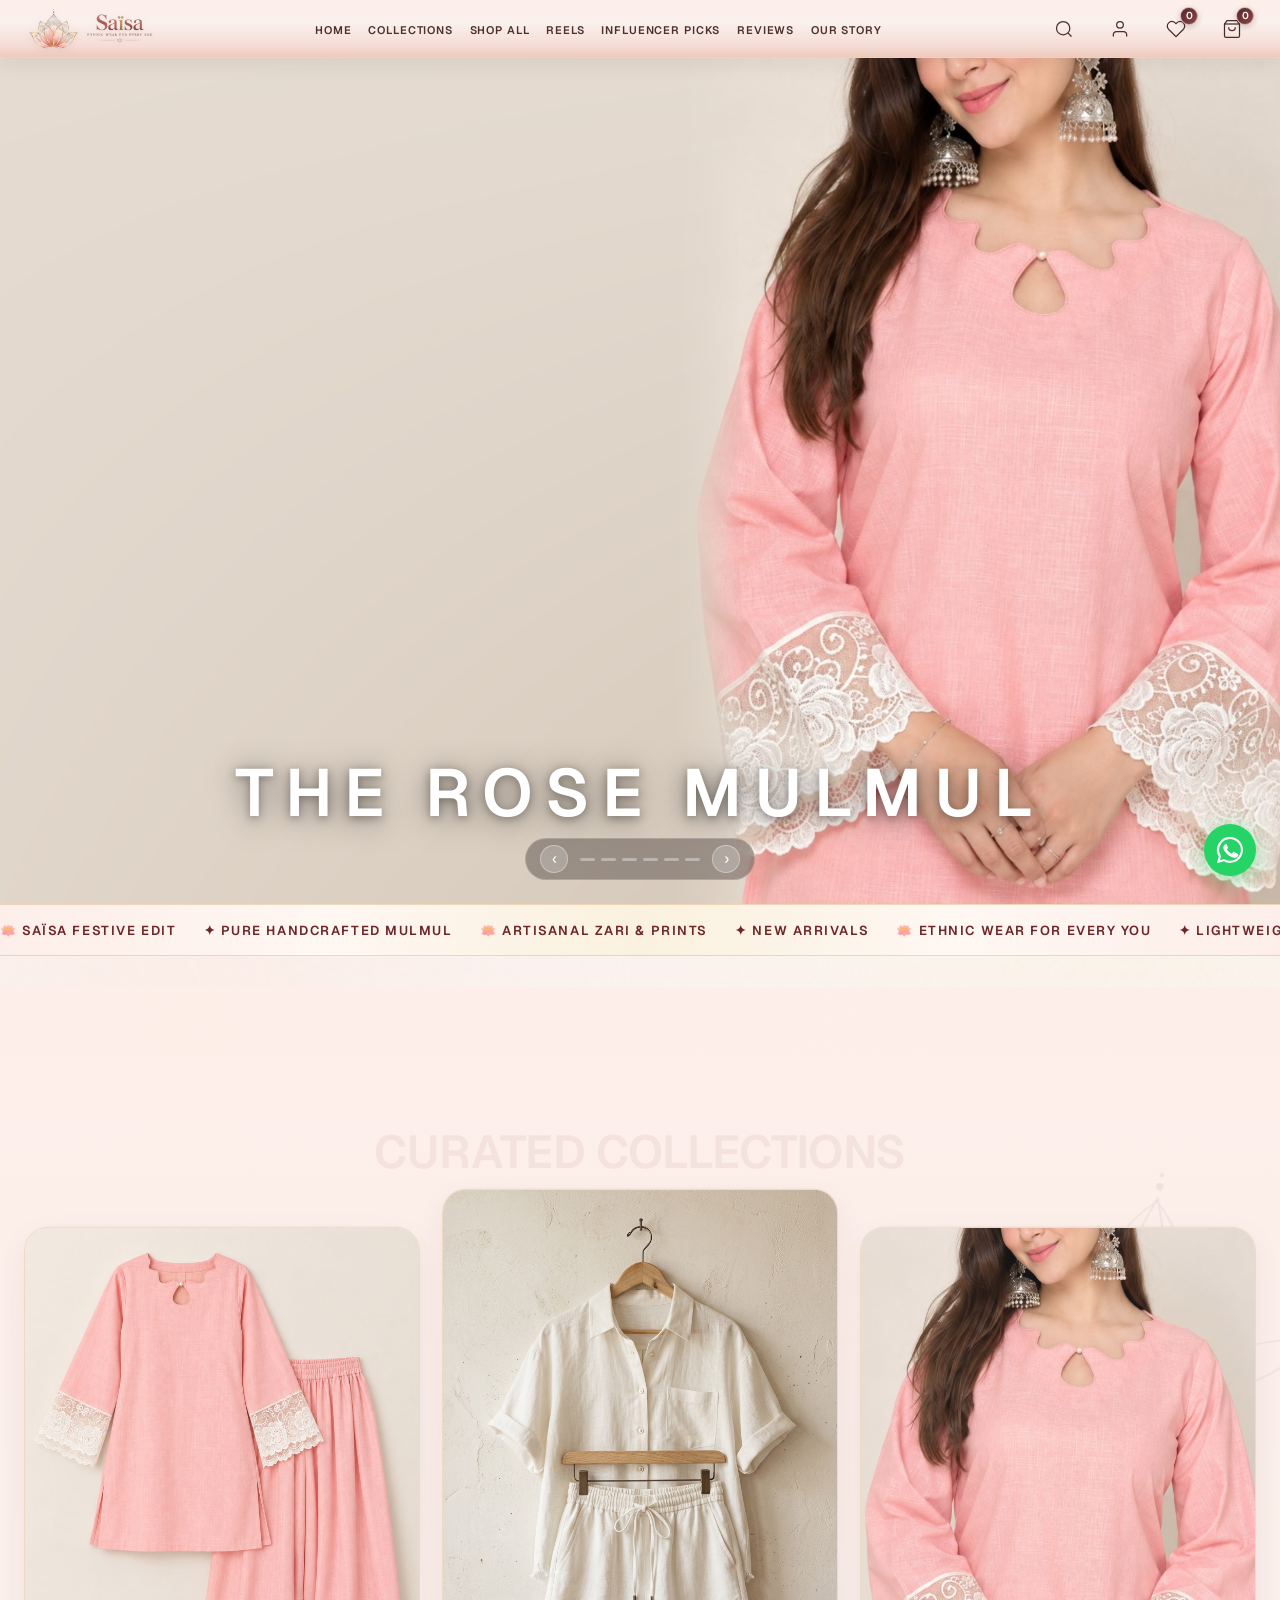
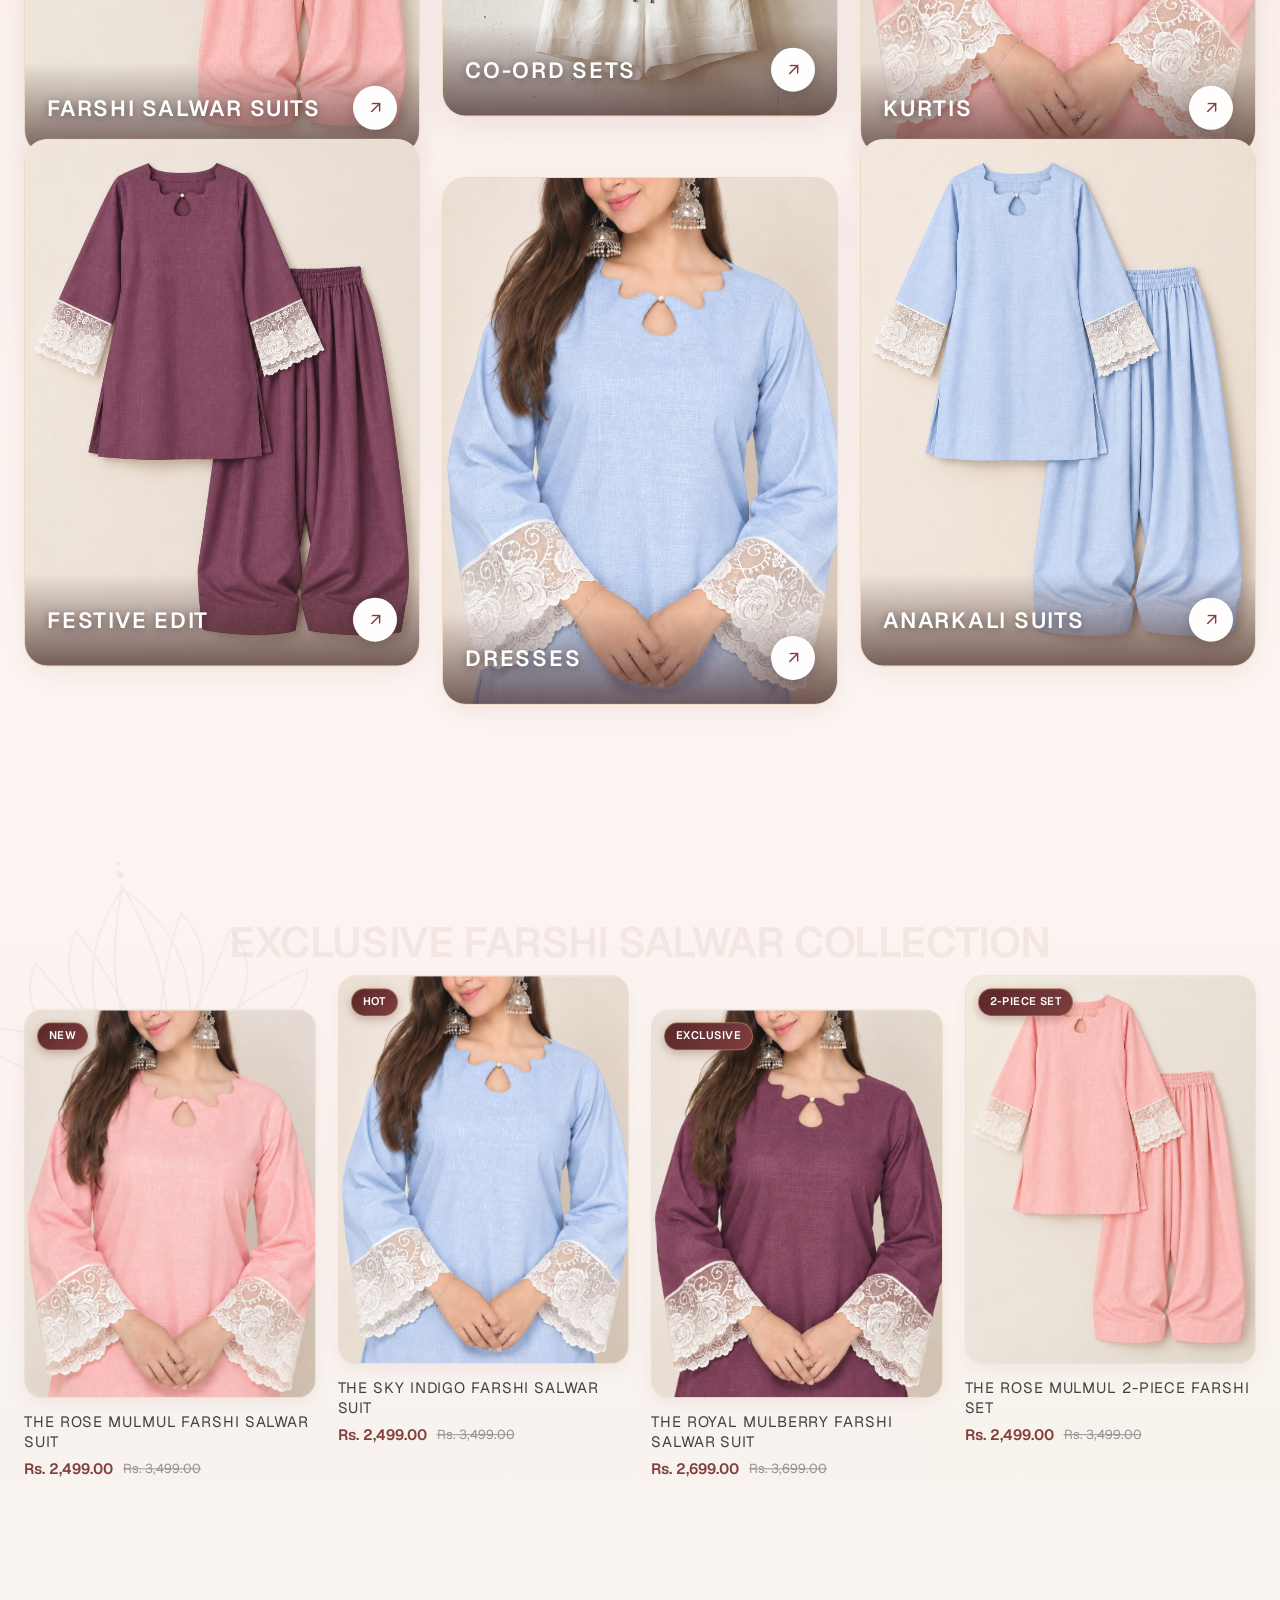
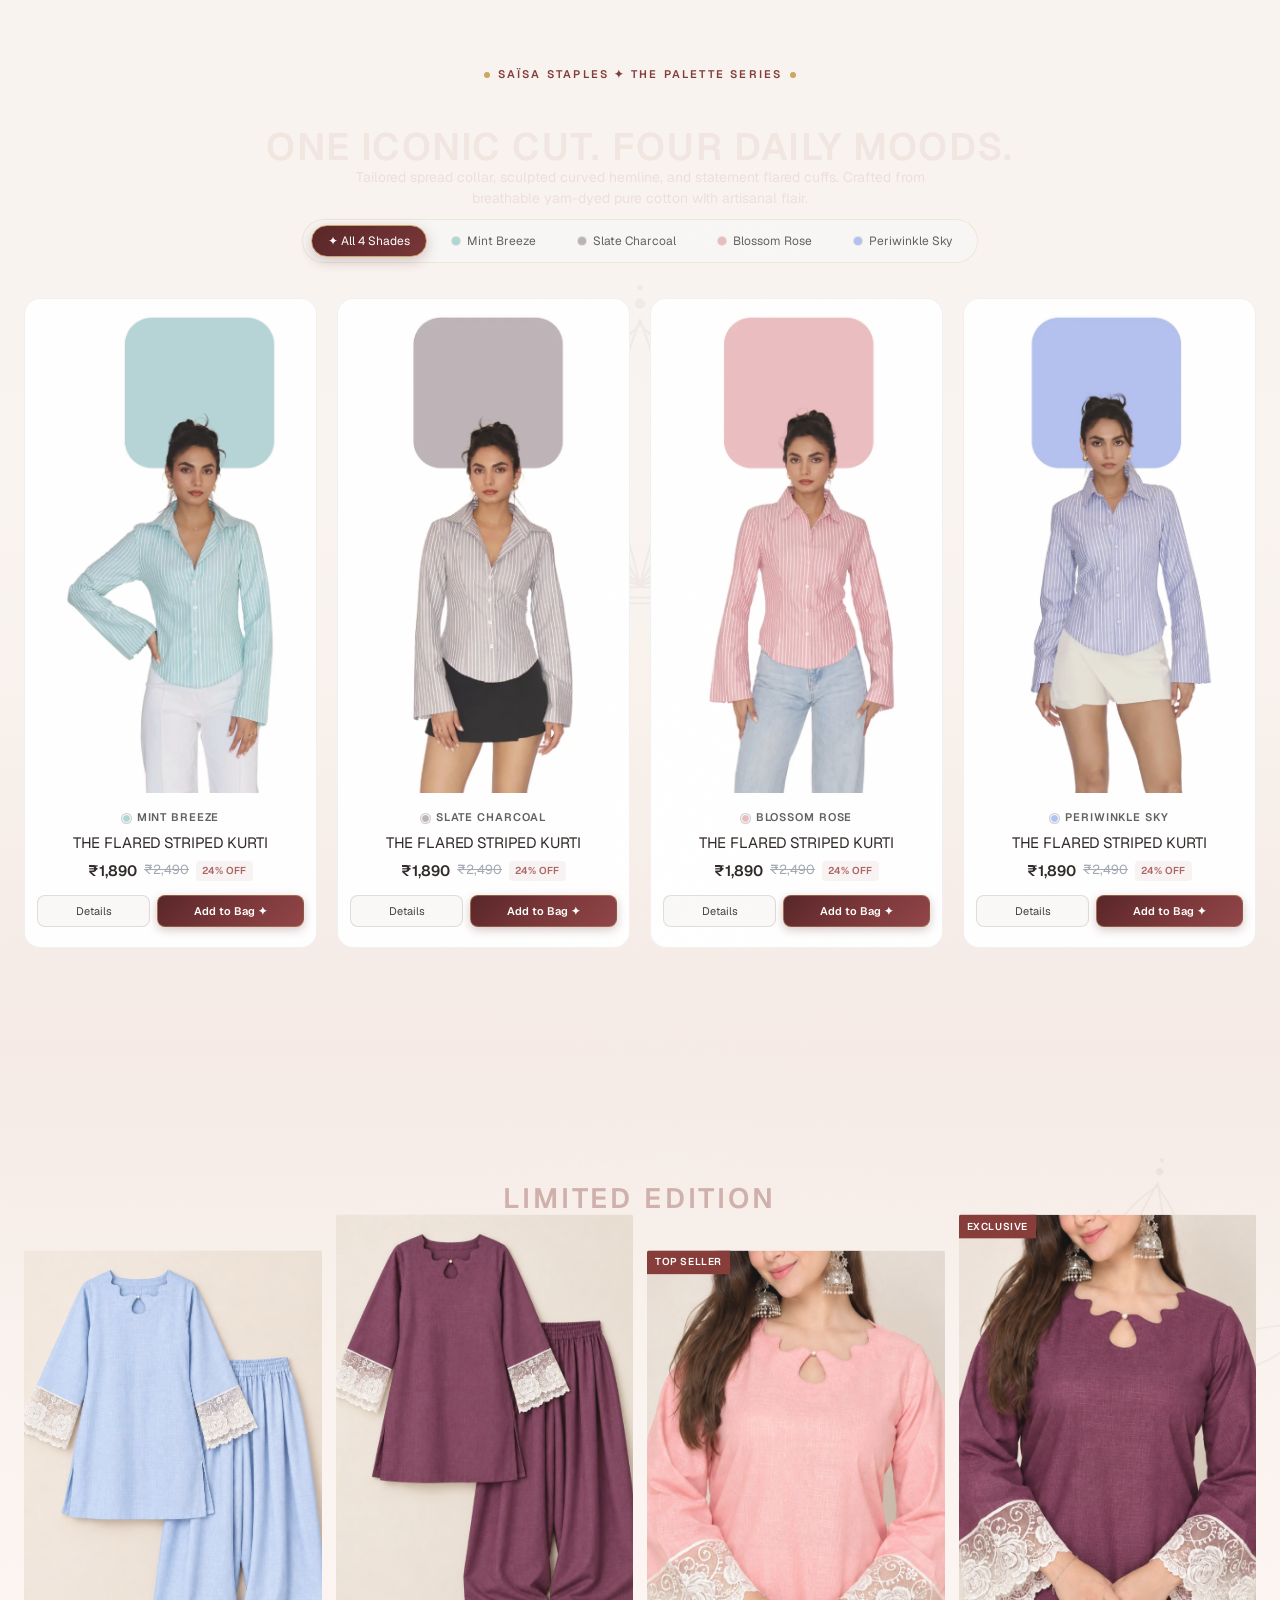
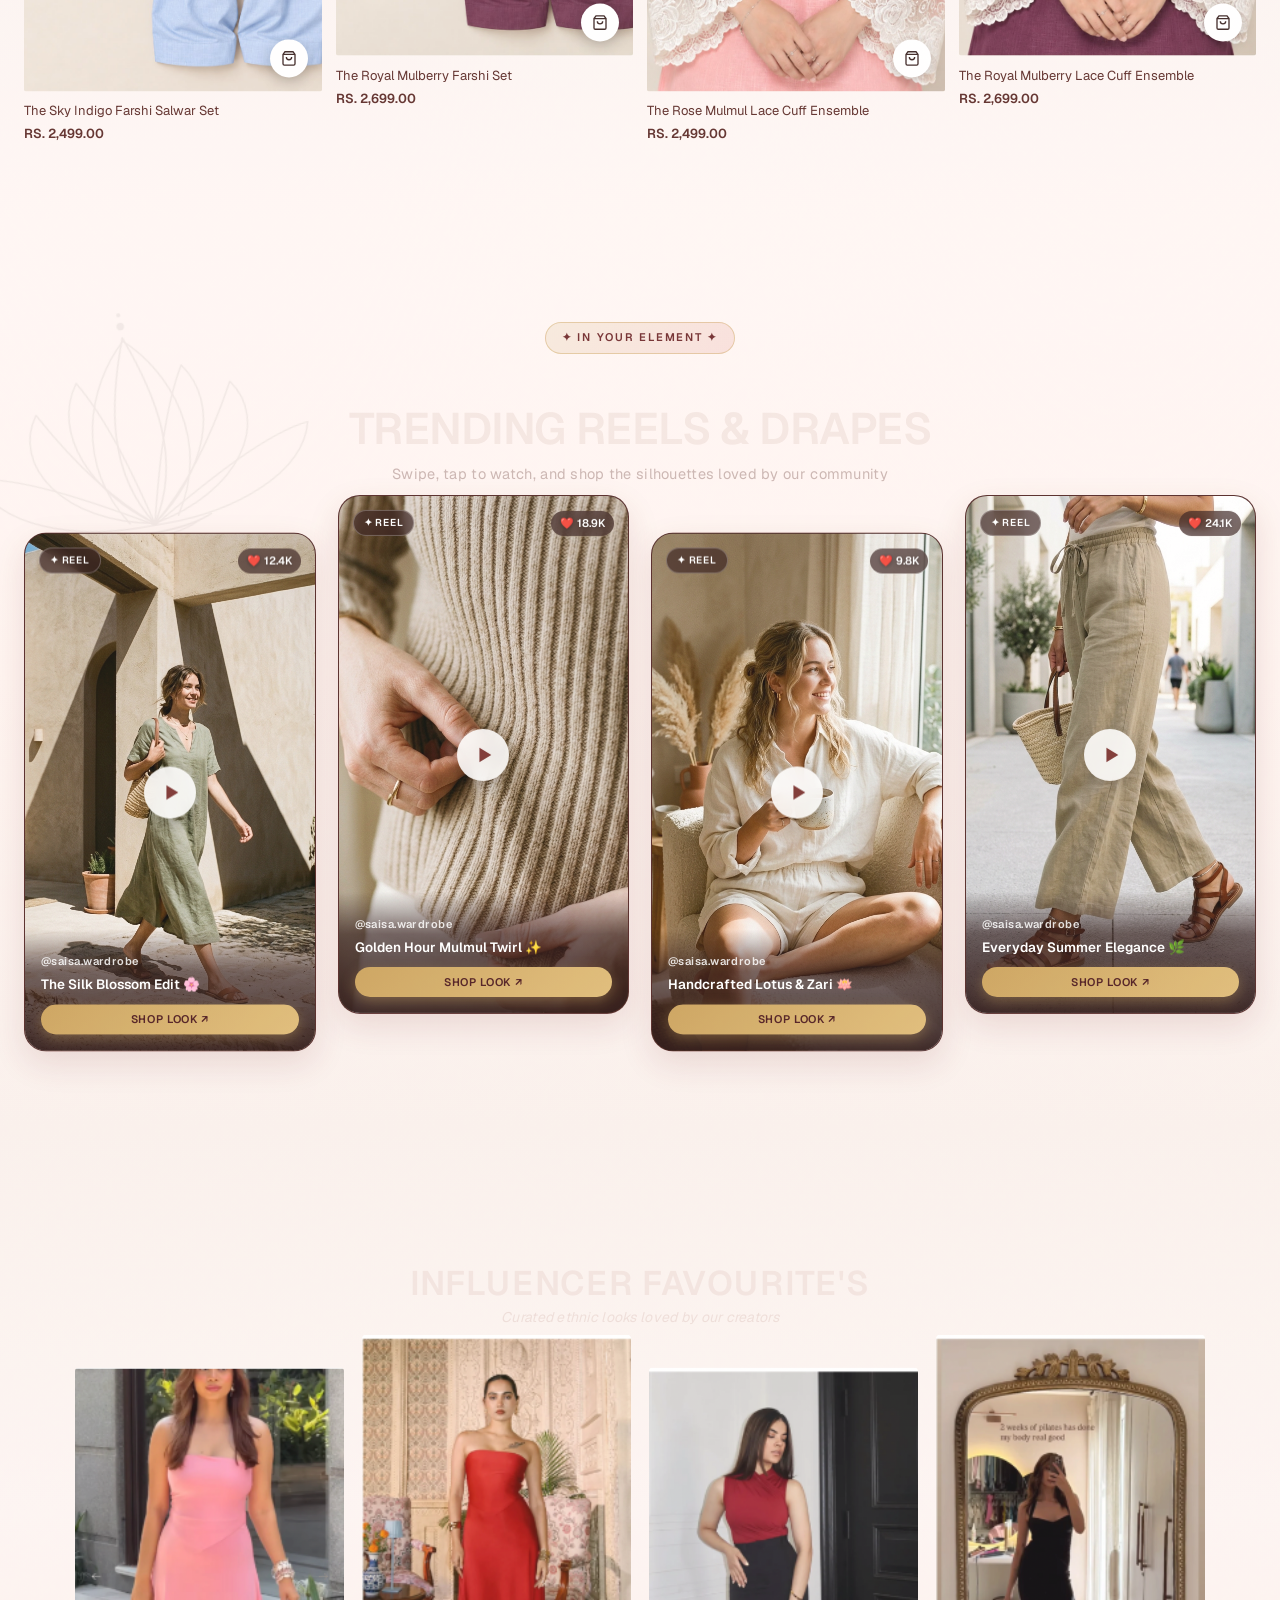
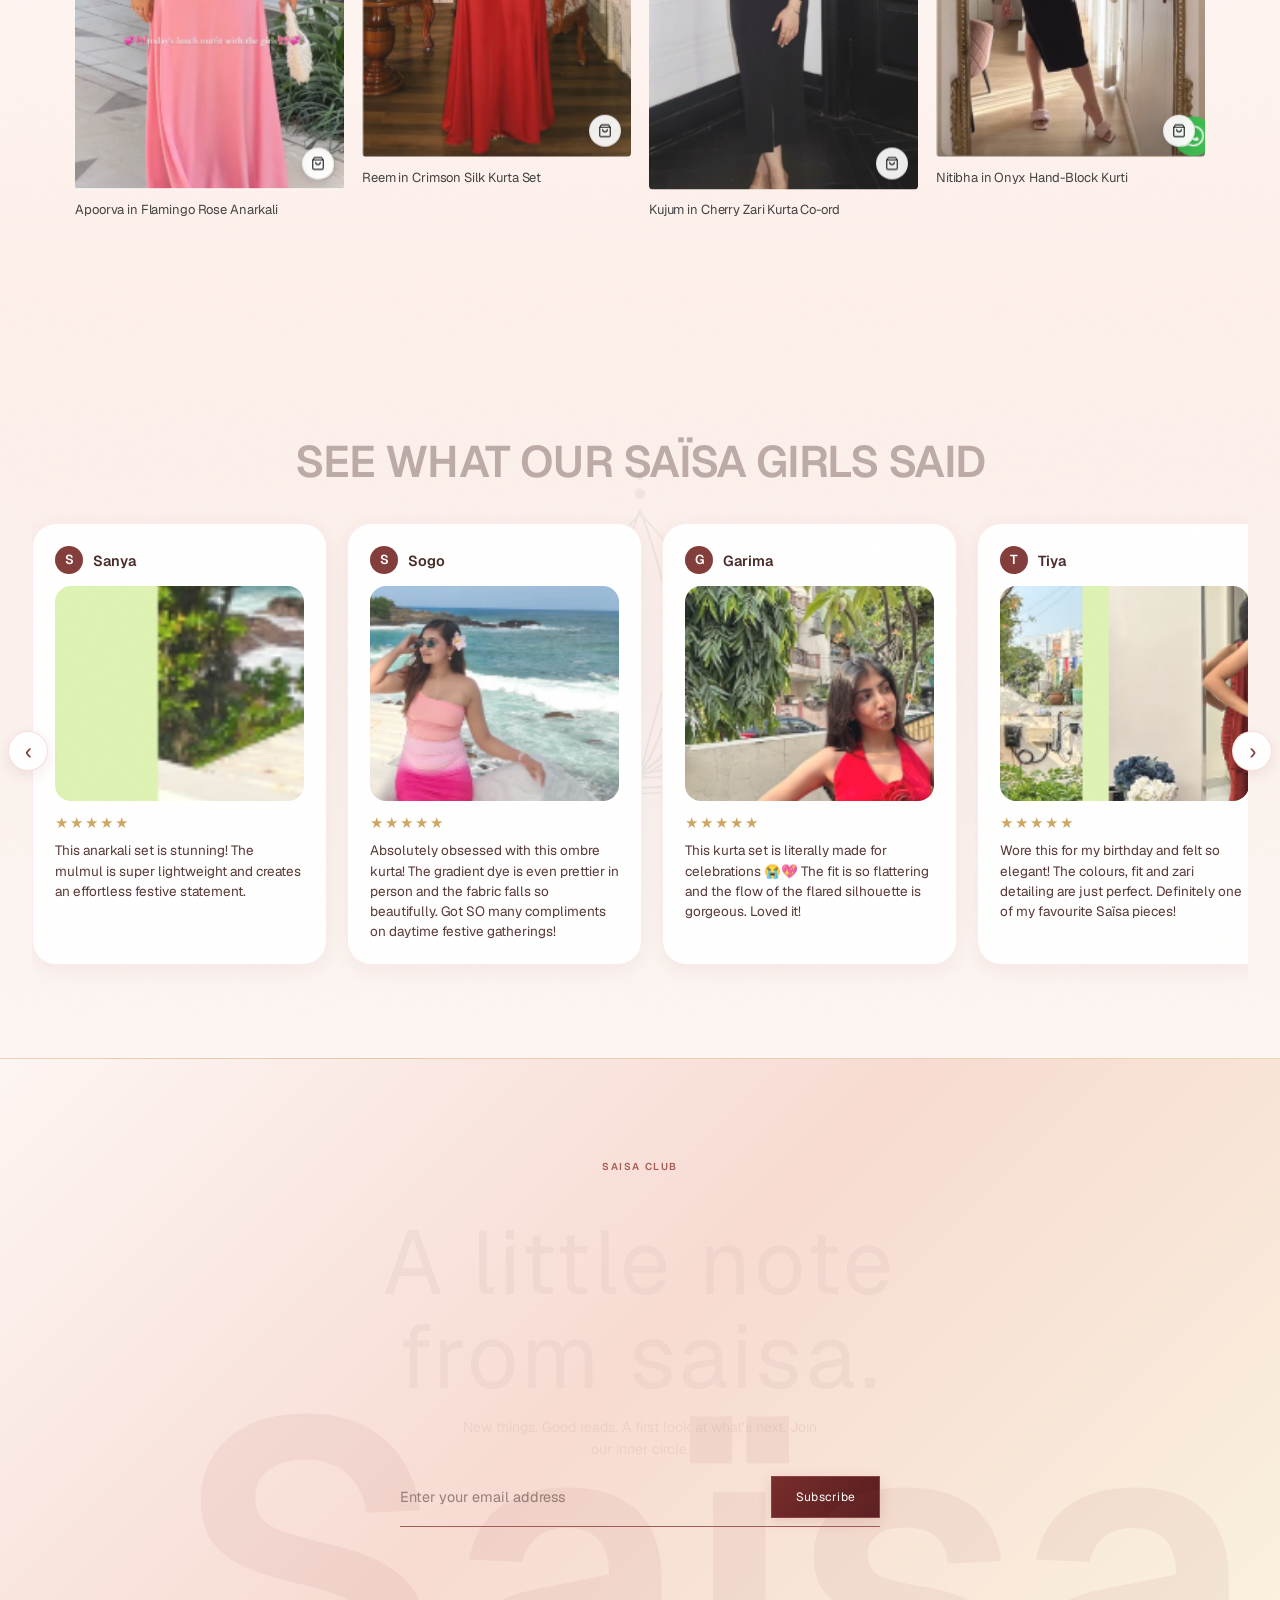
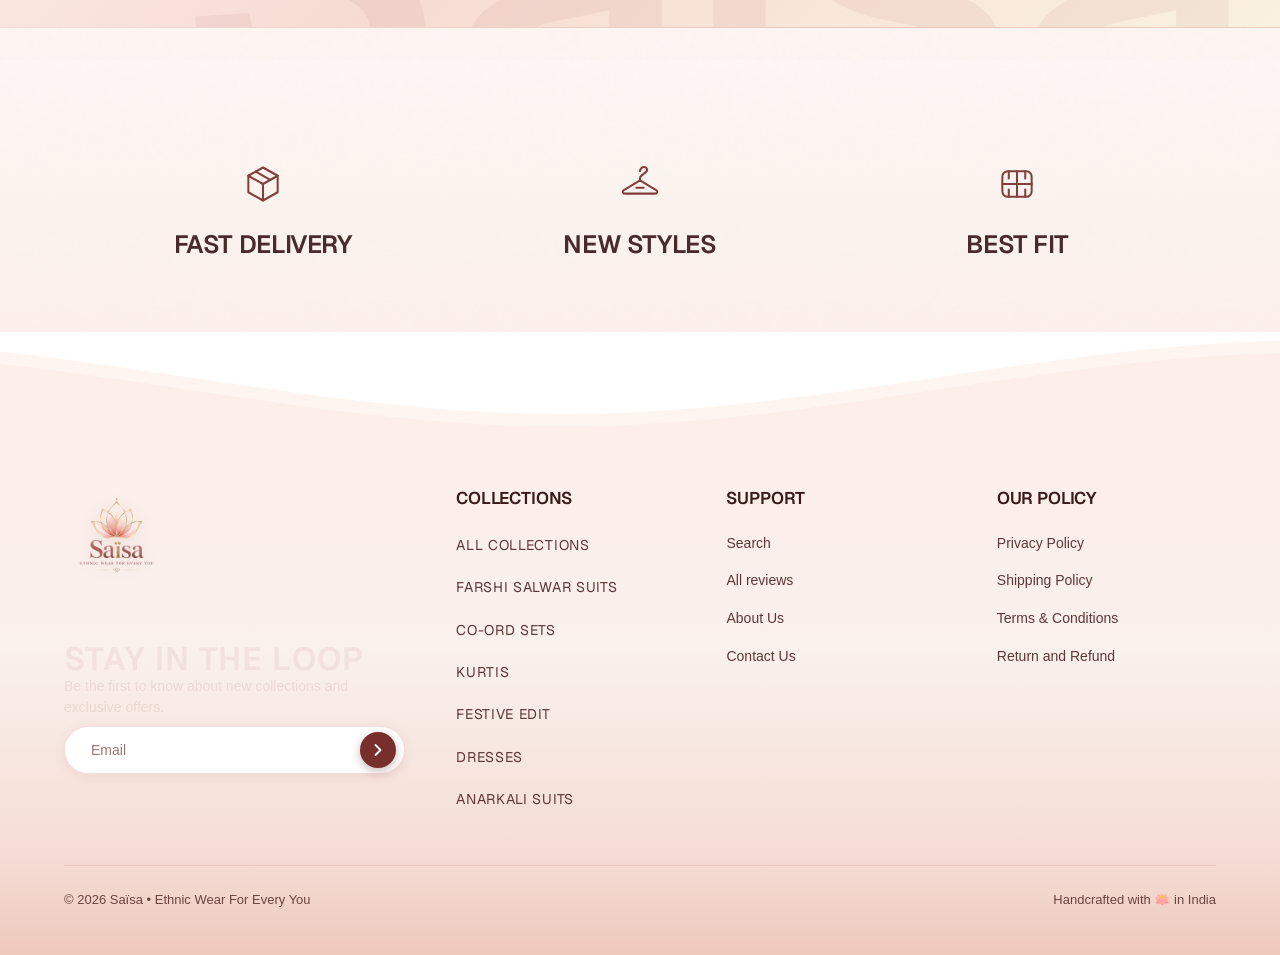
==== commit 0e3161cb: "feat: complete luxury editorial redesign with 2D lotus motifs, master brand logo, photoshoot assets," ====
--- a/index.html
+++ b/index.html
@@ -3,48 +3,2447 @@
 <head>
   <meta charset="UTF-8">
   <meta http-equiv="X-UA-Compatible" content="IE=edge">
-  <meta name="viewport" content="width=device-width, initial-scale=1.0">
-  <meta name="description" content="Shop saisa | Clean cuts, elevated everyday basics for women. Modern fits with premium linen and organic cotton, ethically made in India.">
-  <meta name="theme-color" content="#FCF8F7">
-  <title>Saisa | Clean Cuts, Elevated Basics | Made in India</title>
+  <meta name="viewport" content="width=device-width, initial-scale=1.0, maximum-scale=5.0, viewport-fit=cover">
+  <meta name="description" content="Shop Saïsa | Ethnic wear for every you. Modern fits with premium linen and organic cotton, ethically made in India.">
+  <meta name="theme-color" content="#FAF6F3">
+  <title>Saïsa | Ethnic Wear For Every You | Made in India</title>
+  <link rel="icon" type="image/png" href="assets/favicon.png">
 
   <!-- Open Graph / Facebook -->
   <meta property="og:type" content="website">
   <meta property="og:url" content="https://saisa.co/">
-  <meta property="og:title" content="Saisa | Clean Cuts, Elevated Basics">
-  <meta property="og:description" content="Shop saisa | Clean cuts, elevated everyday basics for women. Modern fits with premium linen and organic cotton.">
-  <meta property="og:image" content="assets/hero_kurta.png">
+  <meta property="og:title" content="Saïsa | Ethnic Wear For Every You">
+  <meta property="og:description" content="Shop Saïsa | Ethnic wear for every you. Modern fits with premium linen and organic cotton.">
+  <meta property="og:image" content="assets/logo_full.png">
 
 
 
   <link rel="preload" href="assets/fonts/geist-regular.ttf" as="font" type="font/ttf" crossorigin>
-  <link rel="stylesheet" href="style.css">
-  <link rel="stylesheet" href="editorial.css">
-  <script src="motion.js" defer></script>
+  <link rel="stylesheet" href="style.css?v=staples2026_v4">
+  <link rel="stylesheet" href="editorial.css?v=sections2026_v7">
+
+  <style id="saisa-new-sections-styles">
+    /* ==========================================================
+       SAÏSA FOOTER GRADIENT LUXURY NAVBAR
+       ========================================================== */
+    .announcement-bar#saisa-announcement-bar {
+      display: none !important;
+    }
+
+    .site-header#saisa-header {
+      background: linear-gradient(180deg, #FDEEE9 0%, #FAF0EC 40%, #F5DDD5 80%, #EEC9BC 100%) !important;
+      border-bottom: 1px solid rgba(184, 78, 84, 0.2) !important;
+      box-shadow: 0 4px 22px rgba(58, 30, 28, 0.08) !important;
+      height: 58px !important;
+      padding: 0 !important;
+      position: sticky !important;
+      top: 0 !important;
+      z-index: 1000 !important;
+      backdrop-filter: none !important;
+      -webkit-backdrop-filter: none !important;
+    }
+
+    .site-header#saisa-header.header--scrolled {
+      background: linear-gradient(180deg, #FAF0EC 0%, #F5DDD5 50%, #E8BCB0 100%) !important;
+      box-shadow: 0 6px 26px rgba(58, 30, 28, 0.14) !important;
+      border-bottom: 1px solid rgba(184, 78, 84, 0.3) !important;
+    }
+
+    .header-container {
+      max-width: 1560px !important;
+      height: 100% !important;
+      padding: 0 28px !important;
+      display: flex !important;
+      align-items: center !important;
+      justify-content: space-between !important;
+    }
+
+    .header-left-wrap {
+      display: flex !important;
+      align-items: center !important;
+      gap: 14px !important;
+    }
+
+    .site-brand-saisa {
+      display: flex !important;
+      align-items: center !important;
+      gap: 10px !important;
+      text-decoration: none !important;
+      color: #3A1E1C !important;
+      user-select: none !important;
+      transition: all 0.25s ease !important;
+    }
+
+    .site-brand-saisa:hover {
+      opacity: 0.96 !important;
+      transform: translateY(-1px) !important;
+    }
+
+    .brand-saisa-lotus {
+      width: auto !important;
+      height: 42px !important;
+      max-height: 44px !important;
+      object-fit: contain !important;
+      display: block !important;
+      filter: drop-shadow(0 1px 4px rgba(58, 30, 28, 0.08)) !important;
+      transition: transform 0.35s cubic-bezier(0.16, 1, 0.3, 1), filter 0.3s ease !important;
+    }
+
+    .site-brand-saisa:hover .brand-saisa-lotus {
+      transform: scale(1.04) !important;
+      filter: drop-shadow(0 2px 8px rgba(184, 78, 84, 0.2)) !important;
+    }
+
+    .brand-saisa-text {
+      display: flex !important;
+      flex-direction: column !important;
+      line-height: 1 !important;
+    }
+
+    .brand-saisa-title {
+      font-family: var(--font-headings, "Playfair Display", Georgia, serif) !important;
+      font-size: 20px !important;
+      font-weight: 700 !important;
+      letter-spacing: 0.05em !important;
+      color: #3A1E1C !important;
+      text-transform: none !important;
+      display: inline-flex !important;
+      align-items: center !important;
+    }
+
+    .logo-gold-i {
+      color: #85373A !important;
+      display: inline-block !important;
+      font-style: normal !important;
+    }
+
+    .brand-saisa-sub {
+      font-size: 7.5px !important;
+      font-weight: 600 !important;
+      letter-spacing: 0.24em !important;
+      color: #85373A !important;
+      text-transform: uppercase !important;
+      margin-top: 3px !important;
+      opacity: 0.95 !important;
+    }
+
+    /* Center Nav Links */
+    .desktop-navigation {
+      display: flex !important;
+      align-items: center !important;
+      justify-content: center !important;
+      flex: 1 !important;
+      margin: 0 20px !important;
+    }
+
+    .desktop-nav-list {
+      display: flex !important;
+      align-items: center !important;
+      gap: clamp(12px, 1.3vw, 22px) !important;
+      list-style: none !important;
+      margin: 0 !important;
+      padding: 0 !important;
+    }
+
+    .desktop-nav-link {
+      color: #3A1E1C !important;
+      font-size: 11px !important;
+      font-weight: 600 !important;
+      letter-spacing: 0.08em !important;
+      text-transform: uppercase !important;
+      text-decoration: none !important;
+      white-space: nowrap !important;
+      padding: 6px 0 !important;
+      position: relative !important;
+      transition: opacity 0.2s ease, transform 0.2s ease, color 0.2s ease !important;
+      opacity: 0.9 !important;
+    }
+
+    .desktop-nav-link:hover {
+      opacity: 1 !important;
+      transform: translateY(-1px) !important;
+      color: #85373A !important;
+    }
+
+    .desktop-nav-link::after {
+      content: '' !important;
+      position: absolute !important;
+      bottom: 2px !important;
+      left: 0 !important;
+      width: 0 !important;
+      height: 1.5px !important;
+      background: #85373A !important;
+      transition: width 0.25s cubic-bezier(0.2, 1, 0.3, 1) !important;
+    }
+
+    .desktop-nav-link:hover::after {
+      width: 100% !important;
+    }
+
+    /* Right Action Icons */
+    .header-actions {
+      display: flex !important;
+      align-items: center !important;
+      gap: 16px !important;
+    }
+
+    .header-actions .icon-button {
+      color: #3A1E1C !important;
+      background: transparent !important;
+      border: none !important;
+      padding: 6px !important;
+      display: flex !important;
+      align-items: center !important;
+      justify-content: center !important;
+      cursor: pointer !important;
+      transition: transform 0.2s ease, opacity 0.2s ease, color 0.2s ease !important;
+      opacity: 0.92 !important;
+    }
+
+    .header-actions .icon-button:hover {
+      opacity: 1 !important;
+      color: #85373A !important;
+      transform: scale(1.08) !important;
+    }
+
+    .header-actions .icon-svg {
+      stroke: #3A1E1C !important;
+      width: 20px !important;
+      height: 20px !important;
+    }
+
+    .cart-count-badge, .wishlist-count-badge {
+      background: linear-gradient(135deg, #4A1518 0%, #85373A 100%) !important;
+      color: #FFFFFF !important;
+      font-weight: 700 !important;
+      font-size: 10px !important;
+      border: 1px solid rgba(255, 255, 255, 0.6) !important;
+      box-shadow: 0 2px 6px rgba(58, 30, 28, 0.25) !important;
+    }
+
+    #menu-drawer-open-btn .icon-svg {
+      stroke: #3A1E1C !important;
+    }
+
+    /* ==========================================================
+       HERO EDITORIAL SLIDESHOW WITH SELECT STAPLES OVERLAYS
+       ========================================================== */
+    .editorial-hero#saisa-hero {
+      position: relative !important;
+      width: 100% !important;
+      height: calc(100vh - 54px) !important;
+      min-height: 560px !important;
+      max-height: 920px !important;
+      overflow: hidden !important;
+      background: #EAE6E1 !important;
+      margin: 0 !important;
+      padding: 0 !important;
+    }
+
+    .hero-art#hero-slider-art {
+      position: relative !important;
+      width: 100% !important;
+      height: 100% !important;
+      overflow: hidden !important;
+    }
+
+    .hero-slides-wrapper#hero-slides-wrapper {
+      position: absolute !important;
+      inset: 0 !important;
+      width: 100% !important;
+      height: 100% !important;
+      overflow: hidden !important;
+      touch-action: pan-y !important;
+      cursor: grab !important;
+    }
+
+    .hero-slides-wrapper:active {
+      cursor: grabbing !important;
+    }
+
+    .hero-slides-track#hero-slides-track {
+      display: flex !important;
+      width: 100% !important;
+      height: 100% !important;
+      will-change: transform !important;
+      transform: translateX(-100%);
+      transition: transform 0.8s cubic-bezier(0.25, 1, 0.5, 1);
+    }
+
+    .hero-slide {
+      position: relative !important;
+      flex: 0 0 100% !important;
+      width: 100% !important;
+      height: 100% !important;
+      overflow: hidden !important;
+    }
+
+    .hero-slide-img {
+      width: 100% !important;
+      height: 100% !important;
+      object-fit: cover !important;
+      object-position: center 25% !important;
+      display: block !important;
+      user-select: none !important;
+      -webkit-user-drag: none !important;
+      pointer-events: none !important;
+    }
+
+    /* Fixed Top-Left Watermark matching screenshot */
+    .hero-watermark-overlay {
+      position: absolute !important;
+      top: clamp(24px, 3.5vw, 44px) !important;
+      left: clamp(28px, 4vw, 56px) !important;
+      z-index: 8 !important;
+      pointer-events: none !important;
+      user-select: none !important;
+      display: flex !important;
+      flex-direction: column !important;
+      line-height: 0.95 !important;
+      text-shadow: 0 2px 14px rgba(0, 0, 0, 0.18) !important;
+    }
+
+    .hero-watermark-sub {
+      font-family: var(--font-headings, "Playfair Display", Georgia, serif) !important;
+      font-size: clamp(28px, 4.2vw, 56px) !important;
+      font-weight: 700 !important;
+      letter-spacing: 0.04em !important;
+      color: #FFFFFF !important;
+      text-transform: uppercase !important;
+    }
+
+    .hero-watermark-main {
+      font-size: clamp(10px, 1.2vw, 15px) !important;
+      font-weight: 500 !important;
+      letter-spacing: 0.22em !important;
+      color: rgba(255, 255, 255, 0.9) !important;
+      text-transform: uppercase !important;
+      margin-top: 4px !important;
+    }
+
+    /* Slide Editorial Content (Clean Minimalist Luxury Product Name) */
+    .hero-editorial-overlay {
+      position: absolute !important;
+      inset: 0 !important;
+      display: flex !important;
+      flex-direction: column !important;
+      justify-content: flex-end !important;
+      align-items: center !important;
+      padding: 0 4vw clamp(45px, 6vw, 75px) !important;
+      z-index: 5 !important;
+      pointer-events: none !important;
+      user-select: none !important;
+      text-align: center !important;
+    }
+
+    .hero-editorial-title {
+      font-family: var(--font-headings, "Playfair Display", Georgia, serif) !important;
+      font-size: clamp(32px, 5.2vw, 72px) !important;
+      font-weight: 700 !important;
+      letter-spacing: clamp(0.08em, 1.2vw, 0.18em) !important;
+      color: #FFFFFF !important;
+      text-transform: uppercase !important;
+      text-align: center !important;
+      line-height: 1.1 !important;
+      margin: 0 !important;
+      text-shadow: 0 4px 30px rgba(0, 0, 0, 0.5), 0 2px 10px rgba(0, 0, 0, 0.35) !important;
+    }
+
+    .hero-editorial-sub {
+      font-family: var(--font-sans, -apple-system, BlinkMacSystemFont, "Segoe UI", Roboto, sans-serif) !important;
+      font-size: clamp(11px, 1.35vw, 16px) !important;
+      font-weight: 500 !important;
+      letter-spacing: 0.18em !important;
+      color: rgba(255, 255, 255, 0.95) !important;
+      text-transform: uppercase !important;
+      text-align: center !important;
+      align-self: center !important;
+      margin: 0 0 18px !important;
+      text-shadow: 0 2px 14px rgba(0, 0, 0, 0.45) !important;
+    }
+
+    .hero-editorial-cta {
+      display: inline-flex !important;
+      align-items: center !important;
+      justify-content: center !important;
+      gap: 8px !important;
+      background: linear-gradient(135deg, #CAA058 0%, #E2C07D 50%, #B88A44 100%) !important;
+      color: #4A1518 !important;
+      font-size: 12px !important;
+      font-weight: 700 !important;
+      letter-spacing: 0.14em !important;
+      text-transform: uppercase !important;
+      text-decoration: none !important;
+      padding: 11px 26px !important;
+      border-radius: 999px !important;
+      border: 1px solid rgba(255, 255, 255, 0.4) !important;
+      box-shadow: 0 8px 24px rgba(202, 160, 88, 0.4) !important;
+      transition: all 0.3s cubic-bezier(0.2, 1, 0.3, 1) !important;
+      pointer-events: auto !important;
+      cursor: pointer !important;
+    }
+
+    .hero-editorial-cta:hover {
+      background: linear-gradient(135deg, #4A1518 0%, #6E2628 50%, #88373A 100%) !important;
+      color: #FFFFFF !important;
+      border-color: #DFBA74 !important;
+      transform: translateY(-2px) scale(1.04) !important;
+      box-shadow: 0 12px 28px rgba(74, 21, 24, 0.5) !important;
+    }
+
+    /* Floating WhatsApp Button */
+    .floating-whatsapp-btn {
+      position: fixed !important;
+      bottom: 24px !important;
+      right: 24px !important;
+      width: 52px !important;
+      height: 52px !important;
+      border-radius: 50% !important;
+      background: #25D366 !important;
+      color: #FFFFFF !important;
+      display: flex !important;
+      align-items: center !important;
+      justify-content: center !important;
+      box-shadow: 0 6px 24px rgba(37, 211, 102, 0.45) !important;
+      z-index: 999 !important;
+      transition: transform 0.3s cubic-bezier(0.2, 1, 0.3, 1), box-shadow 0.3s ease !important;
+      text-decoration: none !important;
+    }
+
+    .floating-whatsapp-btn:hover {
+      transform: scale(1.1) translateY(-2px) !important;
+      box-shadow: 0 8px 30px rgba(37, 211, 102, 0.6) !important;
+    }
+
+    .floating-whatsapp-btn svg {
+      width: 30px !important;
+      height: 30px !important;
+      fill: currentColor !important;
+    }
+
+    /* Sleek Slider Controls */
+    .hero-slider-controls {
+      position: absolute !important;
+      bottom: 24px !important;
+      left: 50% !important;
+      transform: translateX(-50%) !important;
+      z-index: 12 !important;
+      display: flex !important;
+      align-items: center !important;
+      gap: 12px !important;
+      background: rgba(20, 10, 10, 0.32) !important;
+      backdrop-filter: blur(12px) !important;
+      -webkit-backdrop-filter: blur(12px) !important;
+      padding: 6px 14px !important;
+      border-radius: 40px !important;
+      border: 1px solid rgba(255, 255, 255, 0.2) !important;
+    }
+
+    .hero-progress-bars {
+      display: flex !important;
+      gap: 6px !important;
+      width: 120px !important;
+      align-items: center !important;
+    }
+
+    .hero-progress-item {
+      height: 3px !important;
+      flex: 1 !important;
+      background: rgba(255, 255, 255, 0.35) !important;
+      border-radius: 999px !important;
+      overflow: hidden !important;
+      cursor: pointer !important;
+      transition: height 0.2s ease !important;
+    }
+
+    .hero-progress-item:hover {
+      height: 5px !important;
+    }
+
+    .hero-progress-fill {
+      height: 100% !important;
+      width: 0% !important;
+      background: #ffffff !important;
+      border-radius: 999px !important;
+    }
+
+    .hero-nav-arrow {
+      width: 28px !important;
+      height: 28px !important;
+      border-radius: 50% !important;
+      background: rgba(255, 255, 255, 0.2) !important;
+      border: 1px solid rgba(255, 255, 255, 0.35) !important;
+      color: #ffffff !important;
+      font-size: 16px !important;
+      line-height: 1 !important;
+      cursor: pointer !important;
+      display: flex !important;
+      align-items: center !important;
+      justify-content: center !important;
+      transition: all 0.2s ease !important;
+    }
+
+    .hero-nav-arrow:hover {
+      background: #ffffff !important;
+      color: #791F1F !important;
+    }
+
+    @media (max-width: 900px) {
+      .desktop-navigation {
+        display: none !important;
+      }
+      .hero-watermark-overlay {
+        top: 20px !important;
+        left: 20px !important;
+      }
+      .hero-editorial-overlay {
+        padding: 0 16px 36px !important;
+      }
+      .hero-editorial-sub {
+        align-self: center !important;
+        text-align: center !important;
+        margin-right: 0 !important;
+      }
+    }
+
+
+
+    /* Hero Fashion Typography Overlay (Select Staples Style) */
+    .hero-banner-content {
+      position: absolute !important;
+      inset: 0 !important;
+      width: 100% !important;
+      height: 100% !important;
+      display: flex !important;
+      flex-direction: column !important;
+      justify-content: flex-end !important;
+      padding: clamp(35px, 6vw, 75px) clamp(24px, 5vw, 65px) !important;
+      color: #ffffff !important;
+      pointer-events: none !important;
+      z-index: 4 !important;
+      box-sizing: border-box !important;
+    }
+
+    .hero-banner-content.center {
+      align-items: center !important;
+      text-align: center !important;
+    }
+
+    .hero-banner-content.right {
+      align-items: flex-end !important;
+      text-align: right !important;
+    }
+
+    .hero-banner-content.left {
+      align-items: flex-start !important;
+      text-align: left !important;
+    }
+
+    .hero-banner-tag {
+      font-size: clamp(14px, 2vw, 22px) !important;
+      font-weight: 600 !important;
+      letter-spacing: 0.04em !important;
+      color: #ffffff !important;
+      text-shadow: 0 2px 14px rgba(0, 0, 0, 0.55) !important;
+      margin-bottom: 6px !important;
+    }
+
+    .hero-banner-bold-title {
+      font-size: clamp(46px, 10.5vw, 130px) !important;
+      font-weight: 800 !important;
+      letter-spacing: 0.12em !important;
+      line-height: 0.9 !important;
+      text-transform: uppercase !important;
+      color: #ffffff !important;
+      text-shadow: 0 4px 26px rgba(0, 0, 0, 0.5) !important;
+    }
+
+    .hero-banner-title-spaced {
+      font-size: clamp(34px, 8vw, 105px) !important;
+      font-weight: 400 !important;
+      letter-spacing: 0.28em !important;
+      line-height: 1.05 !important;
+      text-transform: uppercase !important;
+      color: #ffffff !important;
+      text-shadow: 0 4px 26px rgba(0, 0, 0, 0.5) !important;
+    }
+
+    .hero-banner-sub-spaced {
+      font-size: clamp(13px, 2vw, 24px) !important;
+      font-weight: 600 !important;
+      letter-spacing: 0.28em !important;
+      text-transform: uppercase !important;
+      color: rgba(255, 255, 255, 0.95) !important;
+      margin-top: 10px !important;
+      text-shadow: 0 2px 12px rgba(0, 0, 0, 0.5) !important;
+    }
+
+    /* SAÏSA Heart Ticker Ribbon */
+    .tres-heart-ribbon {
+      background: linear-gradient(90deg, #FDEEE9 0%, #FFF7F2 25%, #FAF1DF 50%, #FFF7F2 75%, #FDEEE9 100%) !important;
+      padding: 12px 0 !important;
+      overflow: hidden !important;
+      white-space: nowrap !important;
+      border-top: 1px solid rgba(202, 160, 88, 0.35) !important;
+      border-bottom: 1px solid rgba(202, 160, 88, 0.35) !important;
+    }
+
+    .tres-heart-track {
+      display: inline-flex !important;
+      animation: ribbonScroll 28s linear infinite !important;
+      font-size: 13px !important;
+      font-weight: 600 !important;
+      letter-spacing: 0.12em !important;
+      color: #6E2628 !important;
+      text-transform: uppercase !important;
+    }
+
+    .tres-heart-track span {
+      display: inline-flex !important;
+      align-items: center !important;
+      gap: 36px !important;
+      padding-right: 36px !important;
+    }
+
+    /* =========================================================
+       SAÏSA 2D LOTUS OUTLINE BACKGROUND WATERMARKS
+       ========================================================= */
+    .bg-lotus-watermark {
+      position: absolute !important;
+      pointer-events: none !important;
+      user-select: none !important;
+      z-index: 0 !important;
+      color: #CAA058 !important;
+      opacity: 0.055 !important;
+      will-change: transform, opacity !important;
+      transition: opacity 0.4s ease !important;
+    }
+
+    .bg-lotus-watermark.left {
+      left: -60px !important;
+      top: 8% !important;
+      width: clamp(260px, 32vw, 500px) !important;
+      transform: rotate(-10deg) !important;
+    }
+
+    .bg-lotus-watermark.right {
+      right: -60px !important;
+      top: 12% !important;
+      width: clamp(260px, 32vw, 500px) !important;
+      transform: rotate(10deg) !important;
+    }
+
+    .bg-lotus-watermark.center {
+      left: 50% !important;
+      top: 50% !important;
+      transform: translate(-50%, -50%) !important;
+      width: clamp(320px, 45vw, 640px) !important;
+      opacity: 0.042 !important;
+    }
+
+    .bg-lotus-watermark.rose {
+      color: #85373A !important;
+      opacity: 0.048 !important;
+    }
+
+    /* SAÏSA Categories Section (Harmonic Fluid Gradient Flow) */
+    .tres-categories-section {
+      background: linear-gradient(180deg, #FDEEE9 0%, #FAF0EC 50%, #FDF7F4 100%) !important;
+      padding: 75px 0 85px !important;
+      width: 100% !important;
+      position: relative !important;
+      box-sizing: border-box !important;
+      border: none !important;
+    }
+
+    .tres-categories-container {
+      max-width: 1320px !important;
+      margin: 0 auto !important;
+      padding: 0 24px !important;
+      box-sizing: border-box !important;
+    }
+
+    .tres-categories-heading {
+      text-align: center !important;
+      font-family: var(--font-headings, "Playfair Display", Georgia, serif) !important;
+      font-size: clamp(30px, 4vw, 46px) !important;
+      font-weight: 700 !important;
+      letter-spacing: -0.01em !important;
+      color: #381A18;
+      margin: 0 0 42px !important;
+      will-change: color, transform, opacity;
+      transition: color 0.3s ease, transform 0.3s ease, opacity 0.3s ease;
+    }
+
+    .tres-categories-grid {
+      display: grid !important;
+      grid-template-columns: repeat(3, 1fr) !important;
+      gap: 22px !important;
+    }
+
+    .tres-category-card {
+      position: relative !important;
+      border-radius: 24px !important;
+      overflow: hidden !important;
+      aspect-ratio: 3 / 4 !important;
+      box-shadow: 0 10px 28px rgba(120, 46, 43, 0.08) !important;
+      border: 1.5px solid rgba(202, 160, 88, 0.3) !important;
+      cursor: pointer !important;
+      text-decoration: none !important;
+      display: block !important;
+      background: #FAF0EB !important;
+      transition: transform 0.4s cubic-bezier(0.16, 1, 0.3, 1), box-shadow 0.4s ease, border-color 0.3s ease !important;
+    }
+
+    .tres-category-card:hover {
+      transform: translateY(-6px) !important;
+      box-shadow: 0 18px 38px rgba(120, 46, 43, 0.16), 0 0 24px rgba(202, 160, 88, 0.22) !important;
+      border-color: rgba(202, 160, 88, 0.65) !important;
+    }
+
+    .tres-category-card img {
+      width: 100% !important;
+      height: 100% !important;
+      object-fit: cover !important;
+      display: block !important;
+      transition: transform 0.6s cubic-bezier(0.16, 1, 0.3, 1) !important;
+    }
+
+    .tres-category-card:hover img {
+      transform: scale(1.05) !important;
+    }
+
+    .tres-category-card-overlay {
+      position: absolute !important;
+      inset: auto 0 0 0 !important;
+      padding: 24px 22px !important;
+      display: flex !important;
+      align-items: center !important;
+      justify-content: space-between !important;
+      z-index: 2 !important;
+      background: linear-gradient(to top, rgba(56, 26, 24, 0.72) 0%, transparent 100%) !important;
+    }
+
+    .tres-category-name {
+      color: #ffffff !important;
+      font-size: clamp(16px, 1.8vw, 22px) !important;
+      font-weight: 700 !important;
+      letter-spacing: 0.08em !important;
+      text-transform: uppercase !important;
+      text-shadow: 0 2px 8px rgba(0, 0, 0, 0.5) !important;
+    }
+
+    .tres-category-arrow {
+      width: 44px !important;
+      height: 44px !important;
+      border-radius: 50% !important;
+      background: #ffffff !important;
+      color: #782E2B !important;
+      display: grid !important;
+      place-items: center !important;
+      font-size: 18px !important;
+      box-shadow: 0 4px 14px rgba(0, 0, 0, 0.18) !important;
+      transition: transform 0.3s ease, background 0.3s ease, color 0.3s ease !important;
+    }
+
+    .tres-category-card:hover .tres-category-arrow {
+      transform: rotate(45deg) scale(1.1) !important;
+      background: linear-gradient(135deg, #CAA058 0%, #DFBA74 100%) !important;
+      color: #4A1518 !important;
+      box-shadow: 0 4px 16px rgba(202, 160, 88, 0.4) !important;
+    }
+
+    /* Ombre Collection Section (TRÈS Style) */
+    .ombre-collection-section {
+      padding: 75px 0 85px !important;
+      background: linear-gradient(180deg, #FDF7F4 0%, #FAF2EE 50%, #F8F3EF 100%) !important;
+      width: 100% !important;
+      box-sizing: border-box !important;
+      border: none !important;
+    }
+
+    .ombre-container {
+      max-width: 1320px !important;
+      margin: 0 auto !important;
+      padding: 0 24px !important;
+      box-sizing: border-box !important;
+    }
+
+    .ombre-collection-heading {
+      text-align: center !important;
+      font-family: var(--font-headings, "Playfair Display", Georgia, serif) !important;
+      font-size: clamp(28px, 3.8vw, 42px) !important;
+      font-weight: 700 !important;
+      letter-spacing: -0.01em !important;
+      color: #381A18;
+      margin: 0 0 40px !important;
+      will-change: color, transform, opacity;
+      transition: color 0.3s ease, transform 0.3s ease, opacity 0.3s ease;
+    }
+
+    .ombre-grid {
+      display: grid !important;
+      grid-template-columns: repeat(4, 1fr) !important;
+      gap: 22px !important;
+    }
+
+    .ombre-card {
+      display: flex !important;
+      flex-direction: column !important;
+      text-decoration: none !important;
+      color: inherit !important;
+      cursor: pointer !important;
+    }
+
+    .ombre-img-wrap {
+      position: relative !important;
+      border-radius: 18px !important;
+      overflow: hidden !important;
+      aspect-ratio: 3 / 4 !important;
+      background: #F4F1ED !important;
+      margin-bottom: 14px !important;
+      border: 1px solid rgba(202, 160, 88, 0.2) !important;
+      box-shadow: 0 6px 18px rgba(120, 46, 43, 0.06) !important;
+      transition: box-shadow 0.3s ease, border-color 0.3s ease !important;
+    }
+
+    .ombre-card:hover .ombre-img-wrap {
+      border-color: rgba(202, 160, 88, 0.6) !important;
+      box-shadow: 0 12px 28px rgba(120, 46, 43, 0.14), 0 0 18px rgba(202, 160, 88, 0.2) !important;
+    }
+
+    .ombre-img-wrap img {
+      width: 100% !important;
+      height: 100% !important;
+      object-fit: cover !important;
+      display: block !important;
+      transition: transform 0.5s ease !important;
+    }
+
+    .ombre-card:hover .ombre-img-wrap img {
+      transform: scale(1.04) !important;
+    }
+
+    .ombre-badge {
+      position: absolute !important;
+      top: 12px !important;
+      left: 12px !important;
+      background: linear-gradient(135deg, #4A1518 0%, #742E30 100%) !important;
+      color: #FFFFFF !important;
+      border: 1px solid rgba(202, 160, 88, 0.5) !important;
+      font-size: 11px !important;
+      font-weight: 700 !important;
+      padding: 4px 11px !important;
+      border-radius: 999px !important;
+      box-shadow: 0 3px 10px rgba(74, 21, 24, 0.3) !important;
+      letter-spacing: 0.04em !important;
+    }
+
+    .ombre-card-title {
+      font-size: 15px !important;
+      font-weight: 500 !important;
+      color: #333333 !important;
+      margin: 0 0 6px !important;
+      line-height: 1.3 !important;
+    }
+
+    .ombre-card-prices {
+      display: flex !important;
+      align-items: center !important;
+      gap: 10px !important;
+    }
+
+    .ombre-price-current {
+      font-size: 15px !important;
+      font-weight: 700 !important;
+      color: #782E2B !important;
+    }
+
+    .ombre-price-original {
+      font-size: 13px !important;
+      color: #8c8c8c !important;
+      text-decoration: line-through !important;
+    }
+
+    /* LIMITED EDITION Section (Continuous Luxury Flow) */
+    .limited-edition-section {
+      padding: 75px 0 85px !important;
+      background: linear-gradient(180deg, #F5EAE4 0%, #FAF4F0 50%, #FFF7F4 100%) !important;
+      width: 100% !important;
+      box-sizing: border-box !important;
+      border: none !important;
+    }
+
+    .limited-container {
+      max-width: 1320px !important;
+      margin: 0 auto !important;
+      padding: 0 24px !important;
+      box-sizing: border-box !important;
+    }
+
+    .limited-edition-heading {
+      text-align: center !important;
+      font-size: clamp(20px, 2.5vw, 28px) !important;
+      font-weight: 600 !important;
+      letter-spacing: 0.12em !important;
+      text-transform: uppercase !important;
+      color: #7D2D2A !important;
+      margin: 0 0 36px !important;
+    }
+
+    .limited-grid {
+      display: grid !important;
+      grid-template-columns: repeat(4, 1fr) !important;
+      gap: 14px !important;
+    }
+
+    .limited-card {
+      display: flex !important;
+      flex-direction: column !important;
+      text-decoration: none !important;
+      color: inherit !important;
+      position: relative !important;
+    }
+
+    .limited-img-wrap {
+      position: relative !important;
+      aspect-ratio: 1 / 1.48 !important;
+      border-radius: 2px !important;
+      overflow: hidden !important;
+      background: #F7F3EE !important;
+      margin-bottom: 12px !important;
+    }
+
+    .limited-img-wrap img {
+      width: 100% !important;
+      height: 100% !important;
+      object-fit: cover !important;
+      display: block !important;
+      transition: transform 0.5s ease !important;
+    }
+
+    .limited-card:hover .limited-img-wrap img {
+      transform: scale(1.03) !important;
+    }
+
+    .limited-tag-badge {
+      position: absolute !important;
+      top: 0 !important;
+      left: 0 !important;
+      background: #7D2D2A !important;
+      color: #ffffff !important;
+      font-size: 10px !important;
+      font-weight: 700 !important;
+      letter-spacing: 0.06em !important;
+      text-transform: uppercase !important;
+      padding: 4px 8px !important;
+      z-index: 2 !important;
+    }
+
+    .limited-quick-bag-btn {
+      position: absolute !important;
+      bottom: 14px !important;
+      right: 14px !important;
+      width: 38px !important;
+      height: 38px !important;
+      border-radius: 50% !important;
+      background: #ffffff !important;
+      color: #361F1D !important;
+      border: none !important;
+      box-shadow: 0 4px 14px rgba(0, 0, 0, 0.2) !important;
+      display: flex !important;
+      align-items: center !important;
+      justify-content: center !important;
+      cursor: pointer !important;
+      z-index: 3 !important;
+      transition: transform 0.25s ease, background 0.25s ease, color 0.25s ease !important;
+    }
+
+    .limited-quick-bag-btn:hover {
+      transform: scale(1.12) !important;
+      background: #7D2D2A !important;
+      color: #ffffff !important;
+    }
+
+    .limited-card-name {
+      font-size: 13px !important;
+      font-weight: 500 !important;
+      color: #592723 !important;
+      margin: 0 0 4px !important;
+      line-height: 1.3 !important;
+    }
+
+    .limited-card-price {
+      font-size: 13px !important;
+      font-weight: 600 !important;
+      color: #592723 !important;
+      margin: 0 !important;
+    }
+
+    /* ==========================================================
+       RESPONSIVE GRID & MOBILE HIERARCHY SYSTEM
+       ========================================================== */
+    @media (max-width: 950px) {
+      .tres-categories-grid {
+        grid-template-columns: repeat(2, 1fr) !important;
+        gap: 16px !important;
+      }
+      .ombre-grid, .limited-grid {
+        grid-template-columns: repeat(2, 1fr) !important;
+        gap: 16px !important;
+      }
+    }
+
+    @media (max-width: 600px) {
+      /* Section Spacing & Margin Hierarchy */
+      .tres-categories-section,
+      .ombre-collection-section,
+      .limited-edition-section,
+      .staples-showcase-section,
+      .saisa-reels-section,
+      .influencer-section,
+      .worn-reviewed-section {
+        padding: 44px 0 50px !important;
+      }
+
+      .tres-categories-container,
+      .ombre-container,
+      .limited-container,
+      .staples-container,
+      .saisa-reels-container,
+      .influencer-container {
+        padding: 0 16px !important;
+      }
+
+      .tres-categories-heading,
+      .ombre-collection-heading,
+      .limited-edition-heading,
+      .staples-title,
+      .saisa-reels-title,
+      .influencer-title,
+      .worn-reviewed-title {
+        margin: 0 0 20px !important;
+        font-size: clamp(20px, 5.4vw, 25px) !important;
+        line-height: 1.25 !important;
+      }
+
+      /* 2-Column Professional Mobile E-Commerce Grids */
+      .tres-categories-grid {
+        grid-template-columns: repeat(2, 1fr) !important;
+        gap: 12px !important;
+      }
+      .tres-category-card {
+        border-radius: 16px !important;
+      }
+      .tres-category-card-overlay {
+        padding: 12px 10px !important;
+      }
+      .tres-category-name {
+        font-size: 11px !important;
+        letter-spacing: 0.06em !important;
+      }
+      .tres-category-arrow {
+        font-size: 13px !important;
+      }
+
+      .ombre-grid, .limited-grid {
+        grid-template-columns: repeat(2, 1fr) !important;
+        gap: 12px !important;
+      }
+      .ombre-img-wrap {
+        border-radius: 12px !important;
+        margin-bottom: 8px !important;
+      }
+      .ombre-card-title {
+        font-size: 13px !important;
+        line-height: 1.35 !important;
+        margin-bottom: 4px !important;
+      }
+      .ombre-card-prices {
+        gap: 6px !important;
+      }
+      .ombre-price-current {
+        font-size: 13.5px !important;
+      }
+      .ombre-price-original {
+        font-size: 11.5px !important;
+      }
+
+      .limited-img-wrap {
+        border-radius: 8px !important;
+        margin-bottom: 8px !important;
+      }
+      .limited-card-name {
+        font-size: 12.5px !important;
+        margin-bottom: 3px !important;
+      }
+      .limited-card-price {
+        font-size: 13px !important;
+      }
+      .limited-quick-bag-btn {
+        width: 32px !important;
+        height: 32px !important;
+        top: 6px !important;
+        right: 6px !important;
+      }
+    }
+
+    /* ==========================================================
+       SELECT STAPLES: 4-COLUMN HORIZONTAL ALIGNMENT
+       ========================================================== */
+    .staples-showcase-section {
+      padding: 75px 0 85px !important;
+      background: linear-gradient(180deg, #F8F3EF 0%, #FAF5F1 50%, #F5EAE4 100%) !important;
+      border-top: none !important;
+      border-bottom: none !important;
+      position: relative;
+      width: 100%;
+      box-sizing: border-box;
+      display: block !important;
+    }
+
+    .staples-container {
+      max-width: 1320px;
+      margin: 0 auto;
+      padding: 0 24px;
+      box-sizing: border-box;
+    }
+
+    .staples-header {
+      text-align: center;
+      margin-bottom: 35px;
+    }
+
+    .staples-eyebrow {
+      display: inline-flex;
+      align-items: center;
+      gap: 8px;
+      font-size: 11px;
+      font-weight: 600;
+      letter-spacing: 0.2em;
+      text-transform: uppercase;
+      color: #782E2B;
+      margin-bottom: 12px;
+    }
+
+    .staples-eyebrow-dot {
+      width: 6px;
+      height: 6px;
+      border-radius: 50%;
+      background-color: #CAA058;
+    }
+
+    .staples-title {
+      font-family: var(--font-headings, "Playfair Display", Georgia, serif) !important;
+      font-size: clamp(26px, 3.6vw, 38px);
+      font-weight: 700;
+      letter-spacing: -0.01em;
+      color: #381A18;
+      margin: 0 0 10px;
+      line-height: 1.2;
+      will-change: color, transform, opacity;
+      transition: color 0.3s ease, transform 0.3s ease, opacity 0.3s ease;
+    }
+
+    .staples-desc {
+      font-size: 14px;
+      line-height: 1.5;
+      color: #666666;
+      max-width: 580px;
+      margin: 0 auto 26px;
+    }
+
+    .staples-palette-nav {
+      display: inline-flex;
+      align-items: center;
+      gap: 8px;
+      flex-wrap: wrap;
+      justify-content: center;
+      background: #F8F7F5;
+      padding: 5px 8px;
+      border-radius: 999px;
+      border: 1px solid rgba(202, 160, 88, 0.2);
+    }
+
+    .staples-pill {
+      border: 1px solid transparent;
+      background: transparent;
+      padding: 7px 16px;
+      border-radius: 999px;
+      font-size: 12px;
+      font-weight: 500;
+      color: #555555;
+      display: inline-flex;
+      align-items: center;
+      gap: 7px;
+      cursor: pointer;
+      transition: all 0.25s ease;
+      font-family: inherit;
+    }
+
+    .staples-pill:hover {
+      color: #111;
+      background: rgba(255, 255, 255, 0.85);
+    }
+
+    .staples-pill.active {
+      background: linear-gradient(135deg, #4A1518 0%, #6E2628 100%) !important;
+      color: #ffffff !important;
+      border-color: #CAA058 !important;
+      box-shadow: 0 4px 14px rgba(74, 21, 24, 0.25) !important;
+    }
+
+    .staples-pill-dot {
+      width: 8px;
+      height: 8px;
+      border-radius: 50%;
+      display: inline-block;
+    }
+
+    /* 4-COLUMN HORIZONTAL GRID */
+    .staples-grid {
+      display: grid !important;
+      grid-template-columns: repeat(4, 1fr) !important;
+      gap: 20px !important;
+      align-items: start !important;
+      width: 100% !important;
+      box-sizing: border-box !important;
+    }
+
+    .staples-card {
+      position: relative;
+      background: #ffffff;
+      border: 1px solid rgba(0, 0, 0, 0.06);
+      border-radius: 16px;
+      padding: 14px 12px 20px;
+      display: flex !important;
+      flex-direction: column !important;
+      align-items: center !important;
+      text-align: center;
+      transition: transform 0.35s cubic-bezier(0.16, 1, 0.3, 1), box-shadow 0.35s ease;
+      box-sizing: border-box !important;
+      min-width: 0 !important;
+      width: 100% !important;
+    }
+
+    .staples-card:hover {
+      transform: translateY(-6px);
+      box-shadow: 0 20px 38px -10px var(--card-glow, rgba(0, 0, 0, 0.12));
+      border-color: rgba(0, 0, 0, 0.12);
+    }
+
+    .staples-visual-wrap {
+      position: relative;
+      width: 100%;
+      border-radius: 12px;
+      overflow: hidden;
+      background-color: #ffffff;
+      display: flex;
+      justify-content: center;
+      align-items: center;
+      margin-bottom: 16px;
+      box-sizing: border-box;
+    }
+
+    .staples-model-img {
+      width: 100% !important;
+      max-width: 100% !important;
+      height: auto !important;
+      max-height: 480px;
+      object-fit: contain;
+      display: block;
+      transition: transform 0.4s ease;
+    }
+
+    .staples-card:hover .staples-model-img {
+      transform: scale(1.025);
+    }
+
+    .staples-hover-action {
+      position: absolute;
+      bottom: 14px;
+      left: 0;
+      right: 0;
+      display: flex;
+      justify-content: center;
+      pointer-events: none;
+      z-index: 5;
+    }
+
+    .staples-hover-btn {
+      background: rgba(255, 255, 255, 0.95);
+      backdrop-filter: blur(8px);
+      color: #1f1918;
+      font-size: 11px;
+      font-weight: 600;
+      letter-spacing: 0.06em;
+      text-transform: uppercase;
+      padding: 9px 18px;
+      border-radius: 999px;
+      border: 1px solid rgba(0, 0, 0, 0.08);
+      box-shadow: 0 8px 20px rgba(0, 0, 0, 0.12);
+      transform: translateY(8px);
+      opacity: 0;
+      transition: all 0.25s ease;
+      cursor: pointer;
+    }
+
+    .staples-card:hover .staples-hover-btn {
+      transform: translateY(0);
+      opacity: 1;
+      pointer-events: auto;
+    }
+
+    .staples-hover-btn:hover {
+      background: #1f1918;
+      color: #ffffff;
+    }
+
+    .staples-info {
+      width: 100%;
+      display: flex;
+      flex-direction: column;
+      align-items: center;
+      box-sizing: border-box;
+    }
+
+    .staples-shade-tag {
+      display: inline-flex;
+      align-items: center;
+      gap: 6px;
+      font-size: 11px;
+      font-weight: 600;
+      letter-spacing: 0.08em;
+      text-transform: uppercase;
+      color: #555555;
+      margin-bottom: 6px;
+    }
+
+    .staples-swatch {
+      width: 9px;
+      height: 9px;
+      border-radius: 50%;
+      border: 1.5px solid #ffffff;
+      box-shadow: 0 0 0 1px rgba(0, 0, 0, 0.2);
+    }
+
+    .staples-item-title {
+      margin: 0 0 6px;
+      font-size: 15px;
+      font-weight: 500;
+      letter-spacing: -0.01em;
+      color: #1f1918;
+      line-height: 1.3;
+    }
+
+    .staples-item-title a {
+      text-decoration: none;
+      color: inherit;
+    }
+
+    .staples-price-box {
+      display: flex;
+      align-items: center;
+      gap: 7px;
+      margin-bottom: 12px;
+    }
+
+    .staples-price {
+      font-size: 15px;
+      font-weight: 600;
+      color: #1f1918;
+    }
+
+    .staples-orig-price {
+      font-size: 13px;
+      color: #9CA3AF;
+      text-decoration: line-through;
+    }
+
+    .staples-discount {
+      font-size: 10px;
+      font-weight: 600;
+      color: #A65B56;
+      background: rgba(166, 91, 86, 0.08);
+      padding: 2px 6px;
+      border-radius: 4px;
+    }
+
+    .staples-card-actions {
+      display: grid !important;
+      grid-template-columns: 1fr 1.3fr !important;
+      gap: 7px !important;
+      width: 100% !important;
+      box-sizing: border-box;
+    }
+
+    .staples-btn-secondary {
+      background: #F9F9F8;
+      color: #333333;
+      border: 1px solid rgba(0, 0, 0, 0.12);
+      padding: 8px 10px;
+      border-radius: 8px;
+      font-size: 11px;
+      font-weight: 500;
+      cursor: pointer;
+      transition: all 0.2s ease;
+      text-align: center;
+    }
+
+    .staples-btn-secondary:hover {
+      background: #ECEAE7;
+      color: #111;
+    }
+
+    .staples-btn-primary {
+      background: linear-gradient(135deg, #4A1518 0%, #6E2628 50%, #88373A 100%) !important;
+      color: #ffffff !important;
+      border: 1px solid rgba(202, 160, 88, 0.4) !important;
+      padding: 8px 10px;
+      border-radius: 8px;
+      font-size: 11px;
+      font-weight: 600;
+      cursor: pointer;
+      transition: all 0.25s ease;
+      text-align: center;
+      box-shadow: 0 3px 10px rgba(74, 21, 24, 0.25) !important;
+    }
+
+    .staples-btn-primary:hover {
+      background: linear-gradient(135deg, #CAA058 0%, #DFBA74 100%) !important;
+      color: #4A1518 !important;
+      border-color: #CAA058 !important;
+      box-shadow: 0 4px 14px rgba(202, 160, 88, 0.4) !important;
+    }
+
+    .staples-mobile-dots {
+      display: none;
+      justify-content: center;
+      gap: 8px;
+      margin-top: 20px;
+    }
+
+    .staples-dot {
+      width: 8px;
+      height: 8px;
+      border-radius: 50%;
+      background: #D1D5DB;
+      cursor: pointer;
+    }
+
+    .staples-dot.active {
+      width: 20px;
+      border-radius: 999px;
+      background: #361F1D;
+    }
+
+    @media (max-width: 992px) {
+      .staples-grid {
+        grid-template-columns: repeat(2, 1fr) !important;
+        gap: 16px !important;
+      }
+    }
+
+    @media (max-width: 600px) {
+      .staples-grid {
+        display: flex !important;
+        overflow-x: auto !important;
+        scroll-snap-type: x mandatory !important;
+        -webkit-overflow-scrolling: touch !important;
+        gap: 14px !important;
+        padding-bottom: 10px !important;
+      }
+      .staples-grid::-webkit-scrollbar {
+        display: none;
+      }
+      .staples-card {
+        flex: 0 0 76% !important;
+        scroll-snap-align: center !important;
+      }
+      .staples-mobile-dots {
+        display: flex !important;
+      }
+    }
+
+    /* ==========================================================
+       INFLUENCER FAVOURITE'S 4-COLUMN HORIZONTAL ALIGNMENT
+       ========================================================== */
+    .influencer-section {
+      padding: 75px 0 85px !important;
+      background: linear-gradient(180deg, #FAF0EC 0%, #FDF5F2 50%, #FDEEE9 100%) !important;
+      border: none !important;
+      width: 100%;
+      box-sizing: border-box;
+      display: block !important;
+    }
+
+    .influencer-header {
+      text-align: center;
+      margin-bottom: 35px;
+    }
+
+    .influencer-title {
+      font-family: Geist, Arial, sans-serif;
+      font-size: clamp(24px, 3.5vw, 34px);
+      font-weight: 600;
+      letter-spacing: 0.08em;
+      text-transform: uppercase;
+      color: #7A1B1F;
+      margin: 0 0 8px;
+    }
+
+    .influencer-subtitle {
+      font-size: 14px;
+      font-style: italic;
+      color: #6E534F;
+      margin: 0;
+    }
+
+    .influencer-grid {
+      display: grid !important;
+      grid-template-columns: repeat(4, 1fr) !important;
+      gap: 18px !important;
+      max-width: 1320px;
+      margin: 0 auto;
+      padding: 0 24px;
+      box-sizing: border-box;
+    }
+
+    .influencer-card {
+      display: flex !important;
+      flex-direction: column !important;
+      text-decoration: none;
+      color: inherit;
+      cursor: pointer;
+      transition: transform 0.35s ease;
+      min-width: 0 !important;
+    }
+
+    .influencer-card:hover {
+      transform: translateY(-6px);
+    }
+
+    .influencer-img-wrap {
+      position: relative;
+      width: 100%;
+      aspect-ratio: 203 / 318;
+      border-radius: 4px;
+      overflow: hidden;
+      background-color: #f5f5f5;
+      margin-bottom: 10px;
+    }
+
+    .influencer-img {
+      width: 100% !important;
+      height: 100% !important;
+      object-fit: cover !important;
+      display: block;
+      transition: transform 0.45s ease;
+    }
+
+    .influencer-card:hover .influencer-img {
+      transform: scale(1.035);
+    }
+
+    .influencer-bag-btn {
+      position: absolute;
+      bottom: 10px;
+      right: 10px;
+      width: 32px;
+      height: 32px;
+      border-radius: 50%;
+      background: rgba(255, 255, 255, 0.92);
+      backdrop-filter: blur(4px);
+      border: 1px solid rgba(0, 0, 0, 0.08);
+      display: flex;
+      align-items: center;
+      justify-content: center;
+      color: #111;
+      box-shadow: 0 4px 12px rgba(0, 0, 0, 0.15);
+      transition: all 0.2s ease;
+      z-index: 2;
+    }
+
+    .influencer-card:hover .influencer-bag-btn {
+      background: #7A1B1F;
+      color: #ffffff;
+    }
+
+    .influencer-caption {
+      font-size: 13px;
+      color: #333333;
+      margin: 2px 0 0;
+      line-height: 1.4;
+      text-align: left;
+    }
+
+    @media (max-width: 992px) {
+      .influencer-grid {
+        grid-template-columns: repeat(2, 1fr) !important;
+        gap: 16px !important;
+      }
+    }
+
+    @media (max-width: 600px) {
+      .influencer-grid {
+        display: flex !important;
+        overflow-x: auto !important;
+        scroll-snap-type: x mandatory !important;
+        gap: 14px !important;
+        padding: 0 16px 8px !important;
+      }
+      .influencer-card {
+        flex: 0 0 72% !important;
+        scroll-snap-align: center !important;
+      }
+    }
+
+    /* ==========================================================
+       SAÏSA REELS SHOWCASE (GIRLY POP LUXURY VIDEO FEED)
+       ========================================================== */
+    .saisa-reels-section {
+      padding: 75px 0 90px !important;
+      background: linear-gradient(180deg, #FFF7F4 0%, #FFF4F0 50%, #FAF0EC 100%) !important;
+      width: 100% !important;
+      box-sizing: border-box !important;
+      position: relative !important;
+      overflow: hidden !important;
+      border: none !important;
+    }
+
+    .saisa-reels-container {
+      max-width: 1360px !important;
+      margin: 0 auto !important;
+      padding: 0 24px !important;
+      box-sizing: border-box !important;
+    }
+
+    .saisa-reels-header {
+      text-align: center !important;
+      margin-bottom: 40px !important;
+    }
+
+    .saisa-reels-badge {
+      display: inline-flex !important;
+      align-items: center !important;
+      gap: 7px !important;
+      background: linear-gradient(135deg, rgba(202, 160, 88, 0.15) 0%, rgba(214, 93, 86, 0.15) 100%) !important;
+      border: 1px solid rgba(202, 160, 88, 0.45) !important;
+      color: #6E2628 !important;
+      font-size: 11px !important;
+      font-weight: 700 !important;
+      letter-spacing: 0.16em !important;
+      text-transform: uppercase !important;
+      padding: 6px 16px !important;
+      border-radius: 999px !important;
+      margin-bottom: 12px !important;
+    }
+
+    .saisa-reels-title {
+      font-family: var(--font-headings, "Playfair Display", Georgia, serif) !important;
+      font-size: clamp(28px, 4vw, 44px) !important;
+      font-weight: 700 !important;
+      color: #381A18;
+      margin: 0 0 10px !important;
+      letter-spacing: -0.01em !important;
+      will-change: color, transform, opacity;
+      transition: color 0.3s ease, transform 0.3s ease, opacity 0.3s ease;
+    }
+
+    .saisa-reels-sub {
+      font-size: 14.5px !important;
+      color: #784E4B !important;
+      margin: 0 !important;
+      letter-spacing: 0.02em !important;
+    }
+
+    .saisa-reels-grid {
+      display: grid !important;
+      grid-template-columns: repeat(4, 1fr) !important;
+      gap: 22px !important;
+    }
+
+    .saisa-reel-card {
+      position: relative !important;
+      aspect-ratio: 9 / 16 !important;
+      border-radius: 22px !important;
+      overflow: hidden !important;
+      background: #2D1413 !important;
+      box-shadow: 0 12px 32px rgba(120, 46, 43, 0.14) !important;
+      border: 1px solid rgba(214, 93, 86, 0.2) !important;
+      cursor: pointer !important;
+      transition: transform 0.4s cubic-bezier(0.16, 1, 0.3, 1), box-shadow 0.4s ease !important;
+    }
+
+    .saisa-reel-card:hover {
+      transform: translateY(-8px) scale(1.02) !important;
+      box-shadow: 0 22px 46px rgba(120, 46, 43, 0.24) !important;
+      border-color: rgba(214, 93, 86, 0.4) !important;
+    }
+
+    .saisa-reel-thumb {
+      width: 100% !important;
+      height: 100% !important;
+      object-fit: cover !important;
+      display: block !important;
+      transition: transform 0.6s cubic-bezier(0.16, 1, 0.3, 1) !important;
+    }
+
+    .saisa-reel-card:hover .saisa-reel-thumb {
+      transform: scale(1.06) !important;
+    }
+
+    .saisa-reel-play-btn {
+      position: absolute !important;
+      top: 50% !important;
+      left: 50% !important;
+      transform: translate(-50%, -50%) !important;
+      width: 52px !important;
+      height: 52px !important;
+      border-radius: 50% !important;
+      background: rgba(255, 255, 255, 0.88) !important;
+      backdrop-filter: blur(8px) !important;
+      -webkit-backdrop-filter: blur(8px) !important;
+      display: flex !important;
+      align-items: center !important;
+      justify-content: center !important;
+      color: #782E2B !important;
+      box-shadow: 0 6px 20px rgba(0, 0, 0, 0.28) !important;
+      transition: transform 0.3s cubic-bezier(0.2, 1, 0.3, 1), background 0.3s ease, color 0.3s ease !important;
+      z-index: 3 !important;
+    }
+
+    .saisa-reel-card:hover .saisa-reel-play-btn {
+      transform: translate(-50%, -50%) scale(1.15) !important;
+      background: #FFFFFF !important;
+      color: #D65D56 !important;
+    }
+
+    .saisa-reel-play-btn svg {
+      width: 22px !important;
+      height: 22px !important;
+      margin-left: 2px !important;
+      fill: currentColor !important;
+    }
+
+    .saisa-reel-meta-top {
+      position: absolute !important;
+      top: 14px !important;
+      left: 14px !important;
+      right: 14px !important;
+      display: flex !important;
+      align-items: center !important;
+      justify-content: space-between !important;
+      z-index: 3 !important;
+      pointer-events: none !important;
+    }
+
+    .saisa-reel-tag {
+      display: inline-flex !important;
+      align-items: center !important;
+      gap: 5px !important;
+      background: rgba(45, 20, 19, 0.68) !important;
+      backdrop-filter: blur(6px) !important;
+      color: #FFFFFF !important;
+      font-size: 10px !important;
+      font-weight: 700 !important;
+      letter-spacing: 0.08em !important;
+      text-transform: uppercase !important;
+      padding: 4px 10px !important;
+      border-radius: 999px !important;
+      border: 1px solid rgba(255, 255, 255, 0.25) !important;
+    }
+
+    .saisa-reel-likes {
+      display: inline-flex !important;
+      align-items: center !important;
+      gap: 4px !important;
+      color: #FFFFFF !important;
+      font-size: 11px !important;
+      font-weight: 600 !important;
+      background: rgba(45, 20, 19, 0.68) !important;
+      backdrop-filter: blur(6px) !important;
+      padding: 4px 9px !important;
+      border-radius: 999px !important;
+      text-shadow: 0 1px 4px rgba(0,0,0,0.4) !important;
+    }
+
+    .saisa-reel-bottom {
+      position: absolute !important;
+      bottom: 0 !important;
+      left: 0 !important;
+      right: 0 !important;
+      padding: 24px 16px 16px !important;
+      background: linear-gradient(to top, rgba(35, 12, 11, 0.94) 0%, rgba(35, 12, 11, 0.65) 65%, transparent 100%) !important;
+      z-index: 3 !important;
+      display: flex !important;
+      flex-direction: column !important;
+      gap: 6px !important;
+    }
+
+    .saisa-reel-handle {
+      font-size: 11px !important;
+      font-weight: 600 !important;
+      letter-spacing: 0.04em !important;
+      color: rgba(255, 255, 255, 0.85) !important;
+      margin: 0 !important;
+    }
+
+    .saisa-reel-caption {
+      font-size: 13.5px !important;
+      font-weight: 600 !important;
+      color: #FFFFFF !important;
+      margin: 0 !important;
+      line-height: 1.3 !important;
+    }
+
+    .saisa-reel-shop-btn {
+      background: linear-gradient(135deg, #CAA058 0%, #DFBA74 100%) !important;
+      color: #4A1518 !important;
+      border: none !important;
+      border-radius: 999px !important;
+      font-size: 11px !important;
+      font-weight: 700 !important;
+      letter-spacing: 0.06em !important;
+      text-transform: uppercase !important;
+      padding: 8px 14px !important;
+      cursor: pointer !important;
+      display: inline-flex !important;
+      align-items: center !important;
+      justify-content: center !important;
+      gap: 6px !important;
+      margin-top: 4px !important;
+      box-shadow: 0 4px 14px rgba(202, 160, 88, 0.4) !important;
+      transition: all 0.25s ease !important;
+    }
+
+    .saisa-reel-card:hover .saisa-reel-shop-btn {
+      background: linear-gradient(135deg, #4A1518 0%, #6E2628 100%) !important;
+      color: #FFFFFF !important;
+      box-shadow: 0 4px 14px rgba(74, 21, 24, 0.4) !important;
+    }
+
+    @media (max-width: 992px) {
+      .saisa-reels-grid {
+        grid-template-columns: repeat(2, 1fr) !important;
+        gap: 16px !important;
+      }
+    }
+
+    @media (max-width: 600px) {
+      .saisa-reels-grid {
+        display: flex !important;
+        overflow-x: auto !important;
+        scroll-snap-type: x mandatory !important;
+        gap: 14px !important;
+        padding-bottom: 12px !important;
+      }
+      .saisa-reels-grid::-webkit-scrollbar {
+        display: none !important;
+      }
+      .saisa-reel-card {
+        flex: 0 0 72% !important;
+        scroll-snap-align: center !important;
+      }
+    }
+
+    /* ==========================================================
+       SAÏSA "SEE WHAT OUR SAÏSA GIRLS SAID" SECTION
+       ========================================================== */
+    .worn-reviewed-section {
+      padding: 75px 0 90px !important;
+      background: linear-gradient(180deg, #FDEEE9 0%, #FAF0EC 50%, #FDF6F3 100%) !important;
+      width: 100% !important;
+      box-sizing: border-box !important;
+      display: block !important;
+      overflow: hidden !important;
+      border: none !important;
+    }
+
+    .worn-reviewed-header {
+      text-align: center !important;
+      margin-bottom: 44px !important;
+      padding: 0 20px !important;
+    }
+
+    .worn-reviewed-title {
+      font-family: var(--font-headings, "Playfair Display", Georgia, serif) !important;
+      font-size: clamp(28px, 3.8vw, 44px) !important;
+      font-weight: 600 !important;
+      letter-spacing: -0.015em !important;
+      color: #381A18 !important;
+      margin: 0 !important;
+    }
+
+    .worn-reviewed-carousel-wrap {
+      position: relative !important;
+      max-width: 1480px !important;
+      margin: 0 auto !important;
+      padding: 0 32px !important;
+      box-sizing: border-box !important;
+    }
+
+    .worn-reviewed-track {
+      display: flex !important;
+      gap: 20px !important;
+      overflow-x: auto !important;
+      scroll-behavior: smooth !important;
+      scroll-snap-type: x mandatory !important;
+      -webkit-overflow-scrolling: touch !important;
+      padding: 10px 4px 25px !important;
+    }
+
+    .worn-reviewed-track::-webkit-scrollbar {
+      display: none !important;
+    }
+
+    .review-card {
+      background: #FFFFFF !important;
+      border-radius: 24px !important;
+      padding: 22px !important;
+      flex: 0 0 295px !important;
+      width: 295px !important;
+      max-width: 295px !important;
+      box-shadow: 0 6px 22px rgba(120, 46, 43, 0.07) !important;
+      border: 1px solid rgba(214, 93, 86, 0.12) !important;
+      display: flex !important;
+      flex-direction: column !important;
+      align-items: flex-start !important;
+      scroll-snap-align: start !important;
+      box-sizing: border-box !important;
+      transition: transform 0.3s cubic-bezier(0.2, 1, 0.3, 1), box-shadow 0.3s ease !important;
+    }
+
+    .review-card:hover {
+      transform: translateY(-4px) !important;
+      box-shadow: 0 12px 28px rgba(120, 46, 43, 0.14) !important;
+    }
+
+    .customer-header-row {
+      display: flex !important;
+      align-items: center !important;
+      gap: 10px !important;
+      width: 100% !important;
+      margin-bottom: 12px !important;
+    }
+
+    .customer-avatar-initial {
+      width: 28px !important;
+      height: 28px !important;
+      border-radius: 50% !important;
+      background: #782E2B !important;
+      color: #FFFFFF !important;
+      font-size: 13px !important;
+      font-weight: 600 !important;
+      display: flex !important;
+      align-items: center !important;
+      justify-content: center !important;
+      flex-shrink: 0 !important;
+    }
+
+    .customer-author-name {
+      font-size: 14.5px !important;
+      font-weight: 600 !important;
+      color: #381A18 !important;
+    }
+
+    .customer-review-photo {
+      width: 100% !important;
+      height: 215px !important;
+      object-fit: cover !important;
+      border-radius: 16px !important;
+      display: block !important;
+      background: #FAF0EB !important;
+      margin-bottom: 14px !important;
+    }
+
+    .customer-stars-row {
+      color: #CAA058 !important; /* Lotus Gold Stars */
+      font-size: 15px !important;
+      letter-spacing: 2px !important;
+      margin-bottom: 10px !important;
+      line-height: 1 !important;
+    }
+
+    .customer-review-body {
+      font-size: 13.5px !important;
+      line-height: 1.5 !important;
+      color: #4A2826 !important;
+      margin: 0 !important;
+      text-align: left !important;
+    }
+
+    .rev-arrow {
+      position: absolute !important;
+      top: 50% !important;
+      transform: translateY(-50%) !important;
+      width: 40px !important;
+      height: 40px !important;
+      border-radius: 50% !important;
+      background: #FFFFFF !important;
+      border: 1px solid rgba(214, 93, 86, 0.2) !important;
+      color: #782E2B !important;
+      font-size: 22px !important;
+      display: flex !important;
+      align-items: center !important;
+      justify-content: center !important;
+      box-shadow: 0 4px 14px rgba(120, 46, 43, 0.1) !important;
+      cursor: pointer !important;
+      z-index: 5 !important;
+      transition: all 0.2s ease !important;
+    }
+
+    .rev-arrow:hover {
+      background: #782E2B !important;
+      color: #FFFFFF !important;
+    }
+
+    .rev-prev { left: 8px !important; }
+    .rev-next { right: 8px !important; }
+
+    @media (max-width: 600px) {
+      .worn-reviewed-section {
+        padding: 50px 0 60px !important;
+      }
+      .worn-reviewed-carousel-wrap {
+        padding: 0 16px !important;
+      }
+      .review-card {
+        flex: 0 0 260px !important;
+        width: 260px !important;
+        padding: 18px !important;
+      }
+      .customer-review-photo {
+        height: 195px !important;
+      }
+      .rev-arrow {
+        display: none !important;
+      }
+    }
+
+    /* =========================================================
+       SAÏSA TRUST BADGES & ANIMATED WAVY FOOTER
+       ========================================================= */
+    .tres-trust-section {
+      background: linear-gradient(180deg, #FDF6F3 0%, #FAF2ED 50%, #FDEEE9 100%) !important;
+      padding: 65px 24px 45px !important;
+      position: relative;
+      z-index: 2;
+      border: none !important;
+    }
+
+    .tres-trust-container {
+      max-width: 1100px;
+      margin: 0 auto;
+      display: grid;
+      grid-template-columns: repeat(3, 1fr);
+      gap: 32px;
+      align-items: center;
+      justify-items: center;
+    }
+
+    .tres-trust-item {
+      display: flex;
+      flex-direction: column;
+      align-items: center;
+      text-align: center;
+      gap: 16px;
+    }
+
+    .tres-trust-icon {
+      width: 48px;
+      height: 48px;
+      display: flex;
+      align-items: center;
+      justify-content: center;
+      color: #782E2B;
+      transition: transform 0.3s cubic-bezier(0.2, 1, 0.3, 1);
+    }
+
+    .tres-trust-item:hover .tres-trust-icon {
+      transform: translateY(-4px) scale(1.08);
+      color: #D65D56;
+    }
+
+    .tres-trust-icon svg {
+      width: 44px;
+      height: 44px;
+      display: block;
+    }
+
+    .tres-trust-title {
+      font-family: var(--font-headings, "Playfair Display", Georgia, serif);
+      font-size: clamp(20px, 2vw, 25px);
+      font-weight: 600;
+      color: #381A18;
+      letter-spacing: -0.015em;
+      margin: 0;
+    }
+
+    /* REAL SMOOTH ANIMATED WAVES */
+    .footer-wave-wrapper {
+      position: relative;
+      width: 100%;
+      overflow: hidden;
+      line-height: 0;
+      margin-bottom: -3px;
+      background: #FFFFFF;
+      pointer-events: none;
+      z-index: 2;
+    }
+
+    .footer-waves-animated {
+      position: relative;
+      width: 100%;
+      height: clamp(80px, 9vw, 130px);
+      min-height: 70px;
+      max-height: 140px;
+      display: block;
+    }
+
+    /* Parallax Animation Layers */
+    .footer-wave-parallax1 > use {
+      animation: move-forever1 10s cubic-bezier(.55, .5, .45, .5) infinite;
+    }
+    .footer-wave-parallax2 > use {
+      animation: move-forever2 13s cubic-bezier(.55, .5, .45, .5) infinite;
+    }
+    .footer-wave-parallax3 > use {
+      animation: move-forever3 17s cubic-bezier(.55, .5, .45, .5) infinite;
+    }
+    .footer-wave-parallax4 > use {
+      animation: move-forever4 23s cubic-bezier(.55, .5, .45, .5) infinite;
+    }
+
+    @keyframes move-forever1 {
+      0% {
+        transform: translate3d(85px, 0, 0);
+      }
+      100% {
+        transform: translate3d(-90px, 0, 0);
+      }
+    }
+
+    @keyframes move-forever2 {
+      0% {
+        transform: translate3d(-90px, 0, 0);
+      }
+      100% {
+        transform: translate3d(85px, 0, 0);
+      }
+    }
+
+    @keyframes move-forever3 {
+      0% {
+        transform: translate3d(85px, 0, 0);
+      }
+      100% {
+        transform: translate3d(-90px, 0, 0);
+      }
+    }
+
+    @keyframes move-forever4 {
+      0% {
+        transform: translate3d(-90px, 0, 0);
+      }
+      100% {
+        transform: translate3d(85px, 0, 0);
+      }
+    }
+
+    /* WAVY FOOTER CONTAINER & CONTENT */
+    .wavy-site-footer {
+      background: linear-gradient(180deg, #FDEEE9 0%, #FAF0EC 40%, #F5DDD5 80%, #EEC9BC 100%) !important;
+      color: #3A1E1C !important;
+      padding: 40px 5vw 45px !important;
+      position: relative;
+      width: 100%;
+      box-sizing: border-box;
+      border-top: none !important;
+      overflow: hidden;
+      font-family: var(--font-sans, -apple-system, BlinkMacSystemFont, "Segoe UI", Roboto, sans-serif);
+    }
+
+    .footer-content-inner {
+      max-width: 1280px;
+      margin: 0 auto;
+      display: grid;
+      grid-template-columns: 1.4fr 0.9fr 0.9fr 0.9fr;
+      gap: clamp(24px, 4vw, 56px);
+      padding-bottom: 50px;
+    }
+
+    .footer-newsletter-block {
+      max-width: 440px;
+    }
+
+    .footer-newsletter-title {
+      font-family: var(--font-headings, "Playfair Display", Georgia, serif);
+      font-size: clamp(24px, 2.5vw, 34px);
+      font-weight: 700;
+      color: #381A18;
+      margin: 0 0 10px 0;
+      letter-spacing: -0.02em;
+      line-height: 1.2;
+    }
+
+    .footer-newsletter-sub {
+      font-size: 14px;
+      color: #6C4441;
+      line-height: 1.5;
+      margin: 0 0 24px 0;
+    }
+
+    .footer-newsletter-form {
+      display: flex;
+      align-items: center;
+      background: rgba(255, 255, 255, 0.9);
+      border-radius: 9999px;
+      padding: 5px 8px 5px 22px;
+      box-shadow: 0 2px 14px rgba(120, 46, 43, 0.1);
+      border: 1px solid rgba(202, 160, 88, 0.35);
+      max-width: 380px;
+      transition: box-shadow 0.25s ease, border-color 0.25s ease;
+    }
+
+    .footer-newsletter-form:focus-within {
+      box-shadow: 0 4px 20px rgba(120, 46, 43, 0.18);
+      border-color: #CAA058;
+    }
+
+    .footer-newsletter-form input {
+      flex: 1;
+      border: none;
+      background: transparent;
+      font-size: 14px;
+      color: #381A18;
+      outline: none;
+      padding: 8px 4px;
+      font-family: inherit;
+    }
+
+    .footer-newsletter-form input::placeholder {
+      color: #9E7471;
+    }
+
+    .footer-newsletter-submit {
+      width: 36px;
+      height: 36px;
+      border-radius: 50%;
+      border: none;
+      background: linear-gradient(135deg, #4A1518 0%, #6E2628 50%, #88373A 100%);
+      display: flex;
+      align-items: center;
+      justify-content: center;
+      cursor: pointer;
+      color: #FFFFFF;
+      transition: transform 0.2s ease, background 0.2s ease, box-shadow 0.2s ease;
+      flex-shrink: 0;
+      box-shadow: 0 3px 10px rgba(74, 21, 24, 0.3);
+    }
+
+    .footer-newsletter-submit:hover {
+      transform: translateX(3px) scale(1.05);
+      background: linear-gradient(135deg, #CAA058 0%, #DFBA74 100%);
+      color: #4A1518;
+      box-shadow: 0 4px 14px rgba(202, 160, 88, 0.45);
+    }
+
+    .footer-col-title {
+      font-family: var(--font-headings, "Playfair Display", Georgia, serif);
+      font-size: 17px;
+      font-weight: 700;
+      color: #381A18;
+      margin: 0 0 18px 0;
+      letter-spacing: -0.01em;
+    }
+
+    .footer-content-inner {
+      max-width: 1280px;
+      margin: 0 auto;
+      display: grid;
+      grid-template-columns: 1.4fr 0.9fr 0.9fr 0.9fr;
+      gap: clamp(24px, 4vw, 56px);
+      padding-bottom: 50px;
+    }
+
+    .footer-newsletter-block {
+      max-width: 440px;
+    }
+
+    .footer-newsletter-title {
+      font-family: var(--font-headings, "Playfair Display", Georgia, serif);
+      font-size: clamp(24px, 2.5vw, 34px);
+      font-weight: 600;
+      color: #381A18;
+      margin: 0 0 10px 0;
+      letter-spacing: -0.02em;
+      line-height: 1.2;
+    }
+
+    .footer-newsletter-sub {
+      font-size: 14px;
+      color: #6C4441;
+      line-height: 1.5;
+      margin: 0 0 24px 0;
+    }
+
+    .footer-newsletter-form {
+      display: flex;
+      align-items: center;
+      background: #FFFFFF;
+      border-radius: 9999px;
+      padding: 5px 8px 5px 22px;
+      box-shadow: 0 2px 12px rgba(120, 46, 43, 0.08);
+      border: 1px solid rgba(214, 93, 86, 0.2);
+      max-width: 380px;
+      transition: box-shadow 0.25s ease, border-color 0.25s ease;
+    }
+
+    .footer-newsletter-form:focus-within {
+      box-shadow: 0 4px 18px rgba(120, 46, 43, 0.16);
+      border-color: #782E2B;
+    }
+
+    .footer-newsletter-form input {
+      flex: 1;
+      border: none;
+      background: transparent;
+      font-size: 14px;
+      color: #381A18;
+      outline: none;
+      padding: 8px 4px;
+      font-family: inherit;
+    }
+
+    .footer-newsletter-form input::placeholder {
+      color: #9E7471;
+    }
+
+    .footer-newsletter-submit {
+      width: 36px;
+      height: 36px;
+      border-radius: 50%;
+      border: none;
+      background: #782E2B;
+      display: flex;
+      align-items: center;
+      justify-content: center;
+      cursor: pointer;
+      color: #FFFFFF;
+      transition: transform 0.2s ease, background 0.2s ease;
+      flex-shrink: 0;
+    }
+
+    .footer-newsletter-submit:hover {
+      transform: translateX(3px) scale(1.05);
+      background: #D65D56;
+    }
+
+    .footer-col-title {
+      font-family: var(--font-headings, "Playfair Display", Georgia, serif);
+      font-size: 17px;
+      font-weight: 600;
+      color: #381A18;
+      margin: 0 0 18px 0;
+      letter-spacing: -0.01em;
+    }
+
+    .footer-links-list {
+      list-style: none;
+      padding: 0;
+      margin: 0;
+      display: flex;
+      flex-direction: column;
+      gap: 12px;
+    }
+
+    .footer-links-list a {
+      color: #5C3836;
+      text-decoration: none;
+      font-size: 14px;
+      transition: color 0.2s ease, transform 0.2s ease;
+      display: inline-block;
+    }
+
+    .footer-links-list a:hover {
+      color: #782E2B;
+      transform: translateX(3px);
+    }
+
+    .footer-bottom-bar {
+      max-width: 1280px;
+      margin: 0 auto;
+      padding-top: 24px;
+      border-top: 1px solid rgba(120, 46, 43, 0.12);
+      display: flex;
+      align-items: center;
+      justify-content: space-between;
+      font-size: 13px;
+      color: #6C4441;
+    }
+
+    @media (max-width: 900px) {
+      .footer-content-inner {
+        grid-template-columns: 1fr 1fr;
+        gap: 36px;
+      }
+      .footer-newsletter-block {
+        grid-column: 1 / -1;
+      }
+      .tres-trust-container {
+        gap: 20px;
+      }
+    }
+
+    @media (max-width: 600px) {
+      /* Mobile Global Viewport Protection */
+      html, body {
+        overflow-x: hidden !important;
+        max-width: 100vw !important;
+      }
+      .header-container {
+        padding: 0 14px !important;
+        height: 56px !important;
+      }
+      .brand-saisa-lotus {
+        height: 36px !important;
+      }
+      .tres-trust-section {
+        padding: 38px 16px 28px !important;
+      }
+      .tres-trust-container {
+        grid-template-columns: 1fr !important;
+        gap: 24px !important;
+      }
+      .wavy-site-footer {
+        padding: 30px 16px 40px !important;
+      }
+      .footer-content-inner {
+        grid-template-columns: 1fr !important;
+        gap: 26px !important;
+        padding-bottom: 28px !important;
+      }
+      .footer-bottom-bar {
+        flex-direction: column !important;
+        gap: 8px !important;
+        text-align: center !important;
+        padding-top: 18px !important;
+      }
+    }
+  </style>
 </head>
 <body class="editorial-home">
-  <a class="skip-link" href="#featured-products-section">Skip to shopping</a>
-  <div class="brand-intro" id="brand-intro" hidden aria-label="Welcome to Saisa">
-    <span class="intro-eyebrow">EVERYDAY, EXTRAORDINARY.</span>
-    <div class="intro-word" aria-hidden="true"><span>s</span><span>a</span><span>i</span><span>s</span><span>a</span><sup>®</sup></div>
-    <div class="intro-bottom"><span>Clothes to live in.</span><span class="intro-line"></span><button id="intro-skip">Enter saisa ↗</button></div>
-  </div>
-
-  <!-- Top Announcement Bar -->
-  <div class="announcement-bar" id="saisa-announcement-bar">
-    <div class="announcement-bar__content" id="announcement-text">
-      FREE SHIPPING ON ORDERS ABOVE ₹1,500 • PREPAID DISCOUNT: 5% OFF
-    </div>
-  </div>
-
-  <!-- Main Navigation Header -->
+  <a class="skip-link" href="#ombre-collection">Skip to shopping</a>
+
+  <!-- Main Navigation Header (Select Staples Deep Wine Style) -->
   <header class="site-header" id="saisa-header">
     <div class="header-container">
       <!-- Left: Mobile menu button and Logo -->
       <div class="header-left-wrap">
         <!-- Left: Mobile Menu Trigger -->
         <button class="icon-button" id="menu-drawer-open-btn" aria-label="Open navigation menu">
-          <svg xmlns="http://www.w3.org/2000/svg" viewBox="0 0 24 24" fill="none" stroke="currentColor" stroke-width="1.5" class="icon-svg">
+          <svg xmlns="http://www.w3.org/2000/svg" viewBox="0 0 24 24" fill="none" stroke="currentColor" stroke-width="1.8" class="icon-svg">
             <line x1="4" y1="6" x2="20" y2="6"></line>
             <line x1="4" y1="12" x2="20" y2="12"></line>
             <line x1="4" y1="18" x2="20" y2="18"></line>
@@ -52,30 +2451,23 @@
         </button>
 
         <!-- Logo -->
-        <div class="site-logo">
-          <a href="#" id="site-logo-link">saisa</a>
+        <div class="site-logo saisa-brand-logo">
+          <a href="#" id="site-logo-link" class="site-brand-saisa" aria-label="Saïsa - Ethnic Wear For Every You">
+            <img src="assets/logo_nav.png" alt="Saïsa - Ethnic Wear For Every You" class="brand-saisa-lotus" aria-hidden="true">
+          </a>
         </div>
       </div>
 
       <!-- Center: Desktop Navigation -->
       <nav class="desktop-navigation" aria-label="Main Navigation">
         <ul class="desktop-nav-list">
-          <li><a href="#featured-products-section" class="desktop-nav-link" id="nav-shop" data-filter="all">Shop</a></li>
-          <li class="nav-dropdown-wrapper">
-            <a href="#" class="desktop-nav-link" id="nav-collections">Collections <span class="dropdown-caret">↓</span></a>
-            <ul class="desktop-dropdown-menu">
-              <li><a href="#" class="dropdown-item" data-filter="Plain Kurtis">Plain Kurtas</a></li>
-              <li><a href="#" class="dropdown-item" data-filter="Short Kurtis">Short Kurtis</a></li>
-              <li><a href="#" class="dropdown-item" data-filter="Printed & Colorful">Printed & Colorful</a></li>
-              <li><a href="#" class="dropdown-item" data-filter="A-Line & Flared">A-Line & Flared</a></li>
-              <li><a href="#" class="dropdown-item" data-filter="Kurta Co-ords">Kurta Co-ords</a></li>
-              <li><a href="#" class="dropdown-item" data-filter="Linen & Cotton">Linen & Cotton</a></li>
-            </ul>
-          </li>
-          <li><a href="#" class="desktop-nav-link" id="nav-new-arrivals" data-filter="new-arrivals">New Arrivals</a></li>
-          <li><a href="#" class="desktop-nav-link" id="nav-best-sellers" data-filter="best-sellers">Best Sellers</a></li>
-          <li><a href="#" class="desktop-nav-link" id="nav-about">About</a></li>
-          <li><a href="#" class="desktop-nav-link" id="nav-contact">Contact</a></li>
+          <li><a href="#saisa-hero" class="desktop-nav-link" id="nav-home">HOME</a></li>
+          <li><a href="#tres-categories" class="desktop-nav-link" id="nav-collections">COLLECTIONS</a></li>
+          <li><a href="#ombre-collection" class="desktop-nav-link" id="nav-shop">SHOP ALL</a></li>
+          <li><a href="#saisa-reels-showcase" class="desktop-nav-link" id="nav-reels">REELS</a></li>
+          <li><a href="#influencer-favourites" class="desktop-nav-link" id="nav-influencers">INFLUENCER PICKS</a></li>
+          <li><a href="#worn-and-reviewed" class="desktop-nav-link" id="nav-reviews">REVIEWS</a></li>
+          <li><a href="#saisa-footer" class="desktop-nav-link" id="nav-contact">OUR STORY</a></li>
         </ul>
       </nav>
 
@@ -83,7 +2475,7 @@
       <div class="header-actions">
         <!-- Search Toggle -->
         <button class="icon-button" id="search-toggle-btn" aria-label="Search items">
-          <svg xmlns="http://www.w3.org/2000/svg" viewBox="0 0 24 24" fill="none" stroke="currentColor" stroke-width="1.5" class="icon-svg">
+          <svg xmlns="http://www.w3.org/2000/svg" viewBox="0 0 24 24" fill="none" stroke="currentColor" stroke-width="1.6" class="icon-svg">
             <circle cx="11" cy="11" r="8"></circle>
             <line x1="21" y1="21" x2="16.65" y2="16.65"></line>
           </svg>
@@ -92,7 +2484,7 @@
         <!-- Account Section Dropdown -->
         <div class="account-wrapper" id="account-menu-wrapper">
           <button class="icon-button" id="account-dropdown-btn" aria-label="My Account">
-            <svg xmlns="http://www.w3.org/2000/svg" viewBox="0 0 24 24" fill="none" stroke="currentColor" stroke-width="1.5" class="icon-svg">
+            <svg xmlns="http://www.w3.org/2000/svg" viewBox="0 0 24 24" fill="none" stroke="currentColor" stroke-width="1.6" class="icon-svg">
               <path d="M20 21v-2a4 4 0 0 0-4-4H8a4 4 0 0 0-4 4v2"></path>
               <circle cx="12" cy="7" r="4"></circle>
             </svg>
@@ -121,7 +2513,7 @@
 
         <!-- Wishlist Icon with Badge -->
         <button class="icon-button wishlist-trigger" id="wishlist-drawer-open-btn" aria-label="Open wishlist panel">
-          <svg xmlns="http://www.w3.org/2000/svg" viewBox="0 0 24 24" fill="none" stroke="currentColor" stroke-width="1.5" class="icon-svg">
+          <svg xmlns="http://www.w3.org/2000/svg" viewBox="0 0 24 24" fill="none" stroke="currentColor" stroke-width="1.6" class="icon-svg">
             <path d="M20.84 4.61a5.5 5.5 0 0 0-7.78 0L12 5.67l-1.06-1.06a5.5 5.5 0 0 0-7.78 7.78l1.06 1.06L12 21.23l7.78-7.78 1.06-1.06a5.5 5.5 0 0 0 0-7.78z"></path>
           </svg>
           <span class="wishlist-count-badge" id="wishlist-badge-count">0</span>
@@ -129,7 +2521,7 @@
 
         <!-- Cart Icon with Badge -->
         <button class="icon-button cart-trigger" id="cart-drawer-open-btn" aria-label="Open cart drawer">
-          <svg xmlns="http://www.w3.org/2000/svg" viewBox="0 0 24 24" fill="none" stroke="currentColor" stroke-width="1.5" class="icon-svg">
+          <svg xmlns="http://www.w3.org/2000/svg" viewBox="0 0 24 24" fill="none" stroke="currentColor" stroke-width="1.6" class="icon-svg">
             <path d="M6 2L3 6v14a2 2 0 0 0 2 2h14a2 2 0 0 0 2-2V6l-3-4z"></path>
             <line x1="3" y1="6" x2="21" y2="6"></line>
             <path d="M16 10a4 4 0 0 1-8 0"></path>
@@ -154,22 +2546,26 @@
     </div>
     <nav class="drawer-nav">
       <ul class="nav-links-list">
-        <li><a href="#featured-products-section" class="nav-item active-link" id="mob-nav-shop" data-filter="all">Shop All</a></li>
+        <li><a href="#ombre-collection" class="nav-item active-link" id="mob-nav-shop" data-filter="all">Shop All</a></li>
         <li class="drawer-dropdown-wrapper">
           <button class="drawer-dropdown-toggle" id="mob-collections-toggle-btn" style="background: none; border: none; padding: 0; width: 100%; text-align: left; display: flex; justify-content: space-between; align-items: center; font-size: 1.1rem; text-transform: uppercase; letter-spacing: 0.1em; color: var(--text-primary); cursor: pointer; height: 50px;">
             <span>Collections</span> <span class="drawer-caret" id="mob-collections-caret">↓</span>
           </button>
           <ul class="drawer-dropdown-list" id="mob-collections-list" style="display: none; padding-left: 15px; margin-bottom: 15px;">
-            <li style="margin: 8px 0;"><a href="#" class="nav-item drawer-dropdown-item" data-filter="Plain Kurtis" style="font-size: 0.95rem; text-transform: none; letter-spacing: normal;">Plain Kurtas</a></li>
-            <li style="margin: 8px 0;"><a href="#" class="nav-item drawer-dropdown-item" data-filter="Short Kurtis" style="font-size: 0.95rem; text-transform: none; letter-spacing: normal;">Short Kurtis</a></li>
-            <li style="margin: 8px 0;"><a href="#" class="nav-item drawer-dropdown-item" data-filter="Printed & Colorful" style="font-size: 0.95rem; text-transform: none; letter-spacing: normal;">Printed & Colorful</a></li>
-            <li style="margin: 8px 0;"><a href="#" class="nav-item drawer-dropdown-item" data-filter="A-Line & Flared" style="font-size: 0.95rem; text-transform: none; letter-spacing: normal;">A-Line & Flared</a></li>
-            <li style="margin: 8px 0;"><a href="#" class="nav-item drawer-dropdown-item" data-filter="Kurta Co-ords" style="font-size: 0.95rem; text-transform: none; letter-spacing: normal;">Kurta Co-ords</a></li>
-            <li style="margin: 8px 0;"><a href="#" class="nav-item drawer-dropdown-item" data-filter="Linen & Cotton" style="font-size: 0.95rem; text-transform: none; letter-spacing: normal;">Linen & Cotton</a></li>
+            <li style="margin: 8px 0;"><a href="#" class="nav-item drawer-dropdown-item" data-filter="Farshi Salwar Suits" style="font-size: 0.95rem; text-transform: none; letter-spacing: normal;">Farshi Salwar Suits</a></li>
+            <li style="margin: 8px 0;"><a href="#" class="nav-item drawer-dropdown-item" data-filter="Co-ord sets" style="font-size: 0.95rem; text-transform: none; letter-spacing: normal;">Co-ord Sets</a></li>
+            <li style="margin: 8px 0;"><a href="#" class="nav-item drawer-dropdown-item" data-filter="Kurtis" style="font-size: 0.95rem; text-transform: none; letter-spacing: normal;">Kurtis</a></li>
+            <li style="margin: 8px 0;"><a href="#" class="nav-item drawer-dropdown-item" data-filter="Festive Edit" style="font-size: 0.95rem; text-transform: none; letter-spacing: normal;">Festive Edit</a></li>
+            <li style="margin: 8px 0;"><a href="#" class="nav-item drawer-dropdown-item" data-filter="Dresses" style="font-size: 0.95rem; text-transform: none; letter-spacing: normal;">Dresses</a></li>
+            <li style="margin: 8px 0;"><a href="#" class="nav-item drawer-dropdown-item" data-filter="Anarkali Suits" style="font-size: 0.95rem; text-transform: none; letter-spacing: normal;">Anarkali Suits</a></li>
           </ul>
         </li>
-        <li><a href="#" class="nav-item" id="mob-nav-new-arrivals" data-filter="new-arrivals">New Arrivals</a></li>
-        <li><a href="#" class="nav-item" id="mob-nav-best-sellers" data-filter="best-sellers">Best Sellers</a></li>
+        <li><a href="#tres-categories" class="nav-item" id="mob-nav-categories">Categories</a></li>
+        <li><a href="#ombre-collection" class="nav-item" id="mob-nav-ombre">Ombre Edit</a></li>
+        <li><a href="#staples-showcase" class="nav-item" id="mob-nav-staples">Staples Edit</a></li>
+        <li><a href="#limited-edition-showcase" class="nav-item" id="mob-nav-limited">Limited Edition</a></li>
+        <li><a href="#influencer-favourites" class="nav-item" id="mob-nav-influencers">Influencer's Favourite</a></li>
+        <li><a href="#worn-and-reviewed" class="nav-item" id="mob-nav-reviews">Worn & Reviewed</a></li>
         <li><a href="#" class="nav-item" id="mob-nav-about">About</a></li>
         <li><a href="#" class="nav-item" id="mob-nav-contact">Contact</a></li>
         <li class="drawer-auth-item" style="margin-top: 24px; padding-top: 24px; border-top: 1px solid var(--border-color);">
@@ -185,7 +2581,7 @@
         </li>
       </ul>
       <div class="drawer-footer-info" style="margin-top: 30px;">
-        <p>saisa • Elevated Basics</p>
+        <p>Saïsa • Ethnic Wear For Every You</p>
         <p class="small-text">Proudly Made in India</p>
       </div>
     </nav>
@@ -194,7 +2590,7 @@
   <!-- Search Bar Overlay (Slides from under header) -->
   <div class="search-overlay-bar" id="search-overlay">
     <div class="search-container">
-      <input type="text" id="search-input-field" placeholder="Search for collections, tops, linen..." aria-label="Search input">
+      <input type="text" id="search-input-field" placeholder="Search for kurtas, anarkalis, co-ords, mulmul..." aria-label="Search input">
       <button class="icon-button" id="search-close-btn" aria-label="Close search">
         <svg xmlns="http://www.w3.org/2000/svg" viewBox="0 0 24 24" fill="none" stroke="currentColor" stroke-width="1.5" class="icon-svg">
           <line x1="18" y1="6" x2="6" y2="18"></line>
@@ -207,221 +2603,766 @@
   <main id="MainContent">
 
     <section class="editorial-hero" id="saisa-hero">
-      <div class="hero-copy">
-        <p class="eyebrow hero-enter"><span class="live-dot"></span> THE EVERYDAY EDIT</p>
-        <h1><span class="line"><span>A little less.</span></span><span class="line"><span>A lot more</span></span><span class="line"><span><em>you.</em></span></span></h1>
-        <p class="hero-intro hero-enter">Easy silhouettes. Beautiful textures.<br>For wherever your everyday takes you.</p>
-        <div class="hero-links hero-enter"><a class="round-link" href="#featured-products-section" id="hero-cta-btn">Explore the edit <span>↗</span></a><a class="text-link" href="#shop-by-collection" id="hero-collections-btn">Find your feeling ↗</a></div>
-        <div class="hero-foot hero-enter"><span>DESIGNED TO BREATHE.<br>MADE TO BE LIVED IN.</span><a href="#featured-categories" aria-label="Scroll to collections">SCROLL TO DISCOVER <span>↓</span></a></div>
-      </div>
-      <div class="hero-art">
-        <div class="hero-photo"><img src="assets/hero_kurta.png" width="1024" height="1024" fetchpriority="high" alt="Sage green Saisa kurta in a sunlit sandstone courtyard"></div>
-        <span class="hero-photo-note">SOFT SHAPES. STRONG SENSE OF SELF.</span>
-        <div class="hero-photo-caption"><span>The art of<br><strong>taking it easy.</strong></span><a href="product.html?id=saisa_sage_kurta" aria-label="Shop the sage linen kurta">↗</a></div>
-        <div class="hero-mini"><img loading="lazy" src="assets/kurti_minimalist_alabaster.png" width="1024" height="1024" alt="Alabaster kurti from the everyday edit"><span>Less, but better.</span></div>
+      <div class="hero-art" id="hero-slider-art" aria-label="Auto Moving Fashion Slideshow">
+        <div class="hero-slides-wrapper" id="hero-slides-wrapper">
+          <div class="hero-slides-track" id="hero-slides-track">
+            
+            <!-- Loop Clone: Last Slide Prepend (Slide 6: Wine Side) -->
+            <div class="hero-slide hero-slide-clone" data-real-index="5">
+              <img src="assets/hero_banner_wine_2.jpg" width="1920" height="1080" loading="lazy" alt="The Royal Mulberry" class="hero-slide-img">
+              <div class="hero-editorial-overlay">
+                <h2 class="hero-editorial-title">THE ROYAL MULBERRY</h2>
+              </div>
+            </div>
+
+            <!-- Slide 1: Blush Rose (Front Pose) -->
+            <div class="hero-slide active" data-real-index="0">
+              <img src="assets/hero_banner_blush_1.jpg" width="1920" height="1080" fetchpriority="high" alt="The Rose Mulmul" class="hero-slide-img">
+              <div class="hero-editorial-overlay">
+                <h1 class="hero-editorial-title">THE ROSE MULMUL</h1>
+              </div>
+            </div>
+
+            <!-- Slide 2: Blush Rose (Side Pose) -->
+            <div class="hero-slide" data-real-index="1">
+              <img src="assets/hero_banner_blush_2.jpg" width="1920" height="1080" loading="lazy" alt="The Rose Mulmul" class="hero-slide-img">
+              <div class="hero-editorial-overlay">
+                <h2 class="hero-editorial-title">THE ROSE MULMUL</h2>
+              </div>
+            </div>
+
+            <!-- Slide 3: Sky Indigo (Front Pose) -->
+            <div class="hero-slide" data-real-index="2">
+              <img src="assets/hero_banner_sky_1.jpg" width="1920" height="1080" loading="lazy" alt="The Sky Indigo" class="hero-slide-img">
+              <div class="hero-editorial-overlay">
+                <h2 class="hero-editorial-title">THE SKY INDIGO</h2>
+              </div>
+            </div>
+
+            <!-- Slide 4: Sky Indigo (Side Pose) -->
+            <div class="hero-slide" data-real-index="3">
+              <img src="assets/hero_banner_sky_2.jpg" width="1920" height="1080" loading="lazy" alt="The Sky Indigo" class="hero-slide-img">
+              <div class="hero-editorial-overlay">
+                <h2 class="hero-editorial-title">THE SKY INDIGO</h2>
+              </div>
+            </div>
+
+            <!-- Slide 5: Royal Mulberry (Front Pose) -->
+            <div class="hero-slide" data-real-index="4">
+              <img src="assets/hero_banner_wine_1.jpg" width="1920" height="1080" loading="lazy" alt="The Royal Mulberry" class="hero-slide-img">
+              <div class="hero-editorial-overlay">
+                <h2 class="hero-editorial-title">THE ROYAL MULBERRY</h2>
+              </div>
+            </div>
+
+            <!-- Slide 6: Royal Mulberry (Side Pose) -->
+            <div class="hero-slide" data-real-index="5">
+              <img src="assets/hero_banner_wine_2.jpg" width="1920" height="1080" loading="lazy" alt="The Royal Mulberry" class="hero-slide-img">
+              <div class="hero-editorial-overlay">
+                <h2 class="hero-editorial-title">THE ROYAL MULBERRY</h2>
+              </div>
+            </div>
+
+            <!-- Loop Clone: First Slide Append (Slide 1: Blush Rose Front) -->
+            <div class="hero-slide hero-slide-clone" data-real-index="0">
+              <img src="assets/hero_banner_blush_1.jpg" width="1920" height="1080" loading="lazy" alt="The Rose Mulmul" class="hero-slide-img">
+              <div class="hero-editorial-overlay">
+                <h2 class="hero-editorial-title">THE ROSE MULMUL</h2>
+              </div>
+            </div>
+
+          </div>
+        </div>
+
+        <!-- Minimal Slider Controls: Sleek chevrons & progress indicators -->
+        <div class="hero-slider-controls">
+          <button type="button" class="hero-nav-arrow hero-prev" id="hero-slide-prev" aria-label="Previous photo">‹</button>
+          <div class="hero-progress-bars" id="hero-progress-bars">
+            <div class="hero-progress-item active" data-index="0"><div class="hero-progress-fill"></div></div>
+            <div class="hero-progress-item" data-index="1"><div class="hero-progress-fill"></div></div>
+            <div class="hero-progress-item" data-index="2"><div class="hero-progress-fill"></div></div>
+            <div class="hero-progress-item" data-index="3"><div class="hero-progress-fill"></div></div>
+            <div class="hero-progress-item" data-index="4"><div class="hero-progress-fill"></div></div>
+            <div class="hero-progress-item" data-index="5"><div class="hero-progress-fill"></div></div>
+          </div>
+          <button type="button" class="hero-nav-arrow hero-next" id="hero-slide-next" aria-label="Next photo">›</button>
+        </div>
       </div>
     </section>
-    <div class="editorial-ribbon" aria-label="Soft on you. Easy on the everyday."><div class="ribbon-track" aria-hidden="true"><span>SOFT ON YOU <i>✳</i> EASY ON THE EVERYDAY <i>✳</i> ALWAYS YOURSELF <i>✳</i> </span><span>SOFT ON YOU <i>✳</i> EASY ON THE EVERYDAY <i>✳</i> ALWAYS YOURSELF <i>✳</i> </span></div></div>
-
-    <!-- 2. Featured Categories -->
-    <section class="categories-section reveal-on-scroll" id="featured-categories" style="padding: 60px 0; background-color: var(--bg-secondary);">
-      <div class="section-container">
-        <div class="section-header" style="text-align: center; margin-bottom: 45px;">
-          <span class="subheading-accent">THE WARDROBE, RECONSIDERED</span>
-          <h2 class="section-title">Find your everyday.</h2>
-          <p class="section-subtitle">A mood, a moment, a silhouette. Make it yours.</p>
-        </div>
-        <div class="categories-grid">
-          <!-- 6 Categories -->
-          <button type="button" class="category-card" data-filter="Plain Kurtis">
-            <div class="category-img-wrap"><img loading="lazy" src="assets/kurti_minimalist_alabaster.png" alt="Plain Kurtas"></div>
-            <div class="category-label">Plain Kurtas</div></button>
-          <button type="button" class="category-card" data-filter="Short Kurtis">
-            <div class="category-img-wrap"><img loading="lazy" src="assets/kurti_terracotta_short.png" alt="Short Kurtis"></div>
-            <div class="category-label">Short Kurtis</div></button>
-          <button type="button" class="category-card" data-filter="Printed & Colorful">
-            <div class="category-img-wrap"><img loading="lazy" src="assets/kurti_indigo_print.png" alt="Printed & Colorful"></div>
-            <div class="category-label">Printed & Colorful</div></button>
-          <button type="button" class="category-card" data-filter="A-Line & Flared">
-            <div class="category-img-wrap"><img loading="lazy" src="assets/kurti_pink_mulmul.png" alt="A-Line & Flared"></div>
-            <div class="category-label">A-Line & Flared</div></button>
-          <button type="button" class="category-card" data-filter="Kurta Co-ords">
-            <div class="category-img-wrap"><img loading="lazy" src="assets/kurti_solid_sage.png" alt="Kurta Co-ords"></div>
-            <div class="category-label">Kurta Co-ords</div></button>
-          <button type="button" class="category-card" data-filter="Linen & Cotton">
-            <div class="category-img-wrap"><img loading="lazy" src="assets/kurti_solid_sage.png" alt="Linen & Cotton"></div>
-            <div class="category-label">Linen & Cotton</div></button>
+    <!-- Saïsa Artisanal Ticker Ribbon -->
+    <div class="tres-heart-ribbon" aria-hidden="true">
+      <div class="tres-heart-track">
+        <span>🪷 Saïsa Festive Edit &nbsp;&nbsp;&nbsp;&nbsp; ✦ Pure Handcrafted Mulmul &nbsp;&nbsp;&nbsp;&nbsp; 🪷 Artisanal Zari & Prints &nbsp;&nbsp;&nbsp;&nbsp; ✦ New Arrivals &nbsp;&nbsp;&nbsp;&nbsp; 🪷 Ethnic Wear For Every You &nbsp;&nbsp;&nbsp;&nbsp; ✦ Lightweight Daily Kurtas</span>
+        <span>🪷 Saïsa Festive Edit &nbsp;&nbsp;&nbsp;&nbsp; ✦ Pure Handcrafted Mulmul &nbsp;&nbsp;&nbsp;&nbsp; 🪷 Artisanal Zari & Prints &nbsp;&nbsp;&nbsp;&nbsp; ✦ New Arrivals &nbsp;&nbsp;&nbsp;&nbsp; 🪷 Ethnic Wear For Every You &nbsp;&nbsp;&nbsp;&nbsp; ✦ Lightweight Daily Kurtas</span>
+      </div>
+    </div>
+
+    <!-- Saïsa Curated Categories Section -->
+    <section class="tres-categories-section reveal-on-scroll" id="tres-categories" aria-label="Shop by Category">
+      <!-- 2D Lotus Outline Background Motif -->
+      <img src="assets/lotus_outline_2d.svg" class="bg-lotus-watermark right" alt="" aria-hidden="true">
+      <div class="tres-categories-container">
+        <h2 class="tres-categories-heading">Curated Collections</h2>
+        <div class="tres-categories-grid">
+          
+          <!-- Card 1: Farshi Salwar Suits -->
+          <div class="tres-category-card" onclick="filterCatalogByCategory('Farshi Salwar Suits')">
+            <img src="assets/pink_farshi_flatlay.png" width="600" height="800" loading="lazy" alt="Farshi Salwar Suits">
+            <div class="tres-category-card-overlay">
+              <span class="tres-category-name">FARSHI SALWAR SUITS</span>
+              <span class="tres-category-arrow">↗</span>
+            </div>
+          </div>
+
+          <!-- Card 2: Co-ord sets -->
+          <div class="tres-category-card" onclick="filterCatalogByCategory('Co-ord sets')">
+            <img src="assets/coord_linen.png" width="600" height="800" loading="lazy" alt="Co-ord Sets">
+            <div class="tres-category-card-overlay">
+              <span class="tres-category-name">CO-ORD SETS</span>
+              <span class="tres-category-arrow">↗</span>
+            </div>
+          </div>
+
+          <!-- Card 3: Kurtis -->
+          <div class="tres-category-card" onclick="filterCatalogByCategory('Kurtis')">
+            <img src="assets/pink_farshi_closeup.jpg" width="600" height="800" loading="lazy" alt="Kurtis">
+            <div class="tres-category-card-overlay">
+              <span class="tres-category-name">KURTIS</span>
+              <span class="tres-category-arrow">↗</span>
+            </div>
+          </div>
+
+          <!-- Card 4: Festive Edit -->
+          <div class="tres-category-card" onclick="filterCatalogByCategory('Festive Edit')">
+            <img src="assets/wine_farshi_flatlay.png" width="600" height="800" loading="lazy" alt="Festive Edit">
+            <div class="tres-category-card-overlay">
+              <span class="tres-category-name">FESTIVE EDIT</span>
+              <span class="tres-category-arrow">↗</span>
+            </div>
+          </div>
+
+          <!-- Card 5: Dresses -->
+          <div class="tres-category-card" onclick="filterCatalogByCategory('Dresses')">
+            <img src="assets/sky_farshi_closeup.jpg" width="600" height="800" loading="lazy" alt="Dresses">
+            <div class="tres-category-card-overlay">
+              <span class="tres-category-name">DRESSES</span>
+              <span class="tres-category-arrow">↗</span>
+            </div>
+          </div>
+
+          <!-- Card 6: Anarkali Suits -->
+          <div class="tres-category-card" onclick="filterCatalogByCategory('Anarkali Suits')">
+            <img src="assets/sky_farshi_flatlay.png" width="600" height="800" loading="lazy" alt="Anarkali Suits">
+            <div class="tres-category-card-overlay">
+              <span class="tres-category-name">ANARKALI SUITS</span>
+              <span class="tres-category-arrow">↗</span>
+            </div>
+          </div>
+
         </div>
       </div>
     </section>
 
-    <!-- 3. Best Sellers Section -->
-    <section class="catalog-section reveal-on-scroll" id="best-sellers-section" style="padding: 60px 0; background-color: var(--bg-primary);">
-      <div class="section-container">
-        <div class="section-header" style="text-align: center; margin-bottom: 40px;">
-          <span class="subheading-accent">SAISA FAVORITES</span>
-          <h2 class="section-title">On repeat. For a reason.</h2>
-          <p class="section-subtitle">Our most loved everyday basics</p>
-          <a class="section-inline-link" href="#featured-products-section">View the full wardrobe <span>↗</span></a>
-        </div>
-        <div class="product-grid" id="best-sellers-grid-display">
-          <!-- Dynamic Content Rendered by app.js -->
+    <!-- Ombre Collection Section (Saïsa Gradient Palette) -->
+    <section class="ombre-collection-section reveal-on-scroll" id="ombre-collection" aria-label="Ombre Collection">
+      <!-- 2D Lotus Outline Background Motif -->
+      <img src="assets/lotus_outline_2d.svg" class="bg-lotus-watermark left rose" alt="" aria-hidden="true">
+      <div class="ombre-container">
+        <h2 class="ombre-collection-heading">Exclusive Farshi Salwar Collection</h2>
+        <div class="ombre-grid">
+          
+          <!-- Ombre 1 -->
+          <div class="ombre-card" onclick="openProductModal('saisa_farshi_blush')">
+            <div class="ombre-img-wrap">
+              <span class="ombre-badge">NEW</span>
+              <img src="assets/pink_farshi_closeup.jpg" width="600" height="800" loading="lazy" alt="The Rose Mulmul Farshi Salwar Suit">
+            </div>
+            <h3 class="ombre-card-title">The Rose Mulmul Farshi Salwar Suit</h3>
+            <div class="ombre-card-prices">
+              <span class="ombre-price-current">Rs. 2,499.00</span>
+              <span class="ombre-price-original">Rs. 3,499.00</span>
+            </div>
+          </div>
+
+          <!-- Ombre 2 -->
+          <div class="ombre-card" onclick="openProductModal('saisa_farshi_sky')">
+            <div class="ombre-img-wrap">
+              <span class="ombre-badge">HOT</span>
+              <img src="assets/sky_farshi_closeup.jpg" width="600" height="800" loading="lazy" alt="The Sky Indigo Farshi Salwar Suit">
+            </div>
+            <h3 class="ombre-card-title">The Sky Indigo Farshi Salwar Suit</h3>
+            <div class="ombre-card-prices">
+              <span class="ombre-price-current">Rs. 2,499.00</span>
+              <span class="ombre-price-original">Rs. 3,499.00</span>
+            </div>
+          </div>
+
+          <!-- Ombre 3 -->
+          <div class="ombre-card" onclick="openProductModal('saisa_farshi_mulberry')">
+            <div class="ombre-img-wrap">
+              <span class="ombre-badge">EXCLUSIVE</span>
+              <img src="assets/wine_farshi_closeup.jpg" width="600" height="800" loading="lazy" alt="The Royal Mulberry Farshi Salwar Suit">
+            </div>
+            <h3 class="ombre-card-title">The Royal Mulberry Farshi Salwar Suit</h3>
+            <div class="ombre-card-prices">
+              <span class="ombre-price-current">Rs. 2,699.00</span>
+              <span class="ombre-price-original">Rs. 3,699.00</span>
+            </div>
+          </div>
+
+          <!-- Ombre 4 -->
+          <div class="ombre-card" onclick="openProductModal('saisa_farshi_blush')">
+            <div class="ombre-img-wrap">
+              <span class="ombre-badge">2-PIECE SET</span>
+              <img src="assets/pink_farshi_flatlay.png" width="600" height="800" loading="lazy" alt="The Rose Mulmul 2-Piece Farshi Set">
+            </div>
+            <h3 class="ombre-card-title">The Rose Mulmul 2-Piece Farshi Set</h3>
+            <div class="ombre-card-prices">
+              <span class="ombre-price-current">Rs. 2,499.00</span>
+              <span class="ombre-price-original">Rs. 3,499.00</span>
+            </div>
+          </div>
+
         </div>
       </div>
     </section>
 
-    <!-- 5. Different moods. Same you. -->
-    <section class="collections-cards-section reveal-on-scroll" id="shop-by-collection" style="padding: 60px 0; background-color: var(--bg-secondary);">
-      <div class="section-container">
-        <div class="section-header" style="text-align: center; margin-bottom: 40px;">
-          <span class="subheading-accent">THEMED EDITS</span>
-          <h2 class="section-title">Different moods. Same you.</h2>
-          <p class="section-subtitle">Curated styles for different moods</p>
-        </div>
-        <div class="collections-cards-grid">
-          <!-- Collection 1 -->
-          <div class="collection-card-item">
-            <div class="collection-card-img-wrap">
-              <img loading="lazy" src="assets/hero_kurta.png" alt="The Linen Edit">
-            </div>
-            <div class="collection-card-info">
-              <h3 class="collection-card-title">The Linen Edit</h3>
-              <p class="collection-card-desc">Breezy, structural solid kurtas tailored from 100% natural European flax.</p>
-              <a href="#featured-products-section" class="explore-collection-link" data-collection-filter="Linen & Cotton">Explore Collection ↗</a>
-            </div>
-          </div>
-          <!-- Collection 2 -->
-          <div class="collection-card-item">
-            <div class="collection-card-img-wrap">
-              <img loading="lazy" src="assets/kurti_indigo_print.png" alt="Colorful & Printed">
-            </div>
-            <div class="collection-card-info">
-              <h3 class="collection-card-title">Colorful & Printed</h3>
-              <p class="collection-card-desc">Rich organic indigo, ochre silk, and hand-block Dabu prints.</p>
-              <a href="#featured-products-section" class="explore-collection-link" data-collection-filter="Printed & Colorful">Explore Collection ↗</a>
-            </div>
-          </div>
-          <!-- Collection 3 -->
-          <div class="collection-card-item">
-            <div class="collection-card-img-wrap">
-              <img loading="lazy" src="assets/kurti_solid_sage.png" alt="Minimalist Co-ords">
-            </div>
-            <div class="collection-card-info">
-              <h3 class="collection-card-title">Minimalist Co-ords</h3>
-              <p class="collection-card-desc">Coordinated kurta trousers and wide-leg sets for daily comfort.</p>
-              <a href="#featured-products-section" class="explore-collection-link" data-collection-filter="Kurta Co-ords">Explore Collection ↗</a>
-            </div>
-          </div>
-        </div>
+    <!-- 2. Saïsa Staples: 4-Variant Silhouette Palette Showcase -->
+    <section class="staples-showcase-section reveal-on-scroll" id="staples-showcase" aria-label="Saïsa Staples Flared Kurti Palette">
+      <!-- 2D Lotus Outline Background Motif -->
+      <img src="assets/lotus_outline_2d.svg" class="bg-lotus-watermark center" alt="" aria-hidden="true">
+      <div class="section-container staples-container">
+        
+        <!-- Header -->
+        <div class="staples-header">
+          <div class="staples-eyebrow">
+            <span class="staples-eyebrow-dot"></span>
+            <span>SAÏSA STAPLES ✦ THE PALETTE SERIES</span>
+            <span class="staples-eyebrow-dot"></span>
+          </div>
+          <h2 class="staples-title">One Iconic Cut. Four Daily Moods.</h2>
+          <p class="staples-desc">
+            Tailored spread collar, sculpted curved hemline, and statement flared cuffs. 
+            Crafted from breathable yarn-dyed pure cotton with artisanal flair.
+          </p>
+
+          <!-- Interactive Shade Filter Switcher -->
+          <div class="staples-palette-nav" role="tablist" aria-label="Filter by shade">
+            <button type="button" class="staples-pill active" data-staple-target="all" role="tab" aria-selected="true">
+              <span>✦ All 4 Shades</span>
+            </button>
+            <button type="button" class="staples-pill" data-staple-target="mint" role="tab" aria-selected="false">
+              <span class="staples-pill-dot" style="background-color: #A8D4D0;"></span>
+              <span>Mint Breeze</span>
+            </button>
+            <button type="button" class="staples-pill" data-staple-target="grey" role="tab" aria-selected="false">
+              <span class="staples-pill-dot" style="background-color: #B7AEAF;"></span>
+              <span>Slate Charcoal</span>
+            </button>
+            <button type="button" class="staples-pill" data-staple-target="pink" role="tab" aria-selected="false">
+              <span class="staples-pill-dot" style="background-color: #E8B8BA;"></span>
+              <span>Blossom Rose</span>
+            </button>
+            <button type="button" class="staples-pill" data-staple-target="blue" role="tab" aria-selected="false">
+              <span class="staples-pill-dot" style="background-color: #A9BDF2;"></span>
+              <span>Periwinkle Sky</span>
+            </button>
+          </div>
+        </div>
+
+        <!-- 4-Column Showcase Grid -->
+        <div class="staples-grid" id="staples-grid-container">
+          
+          <!-- Column 1: Mint Breeze -->
+          <article class="staples-card" data-shade="mint" style="--card-glow: rgba(168, 212, 208, 0.45); --card-pastel: #A8D4D0;">
+            <div class="staples-visual-wrap">
+              <img src="assets/staple_variant_mint@2x.png" 
+                   srcset="assets/staple_variant_mint.png 1x, assets/staple_variant_mint@2x.png 2x" 
+                   alt="The Flared Striped Kurti in Mint Breeze with white trousers" 
+                   class="staples-model-img" 
+                   loading="lazy">
+              <div class="staples-hover-action">
+                <button type="button" class="staples-hover-btn" onclick="openProductModal('saisa_staple_mint')">
+                  Quick View ↗
+                </button>
+              </div>
+            </div>
+            <div class="staples-info">
+              <div class="staples-shade-tag">
+                <span class="staples-swatch" style="background-color: #A8D4D0;"></span>
+                <span class="staples-shade-name">Mint Breeze</span>
+              </div>
+              <h3 class="staples-item-title">
+                <a href="product.html?id=saisa_staple_mint">The Flared Striped Kurti</a>
+              </h3>
+              <div class="staples-price-box">
+                <span class="staples-price">₹1,890</span>
+                <span class="staples-orig-price">₹2,490</span>
+                <span class="staples-discount">24% OFF</span>
+              </div>
+              <div class="staples-card-actions">
+                <button type="button" class="staples-btn-secondary" onclick="openProductModal('saisa_staple_mint')">
+                  Details
+                </button>
+                <button type="button" class="staples-btn-primary" onclick="quickAddStapleToCart('saisa_staple_mint')">
+                  Add to Bag ✦
+                </button>
+              </div>
+            </div>
+          </article>
+
+          <!-- Column 2: Slate Charcoal -->
+          <article class="staples-card" data-shade="grey" style="--card-glow: rgba(183, 174, 175, 0.45); --card-pastel: #B7AEAF;">
+            <div class="staples-visual-wrap">
+              <img src="assets/staple_variant_grey@2x.png" 
+                   srcset="assets/staple_variant_grey.png 1x, assets/staple_variant_grey@2x.png 2x" 
+                   alt="The Flared Striped Kurti in Slate Charcoal with cigarette pants" 
+                   class="staples-model-img" 
+                   loading="lazy">
+              <div class="staples-hover-action">
+                <button type="button" class="staples-hover-btn" onclick="openProductModal('saisa_staple_grey')">
+                  Quick View ↗
+                </button>
+              </div>
+            </div>
+            <div class="staples-info">
+              <div class="staples-shade-tag">
+                <span class="staples-swatch" style="background-color: #B7AEAF;"></span>
+                <span class="staples-shade-name">Slate Charcoal</span>
+              </div>
+              <h3 class="staples-item-title">
+                <a href="product.html?id=saisa_staple_grey">The Flared Striped Kurti</a>
+              </h3>
+              <div class="staples-price-box">
+                <span class="staples-price">₹1,890</span>
+                <span class="staples-orig-price">₹2,490</span>
+                <span class="staples-discount">24% OFF</span>
+              </div>
+              <div class="staples-card-actions">
+                <button type="button" class="staples-btn-secondary" onclick="openProductModal('saisa_staple_grey')">
+                  Details
+                </button>
+                <button type="button" class="staples-btn-primary" onclick="quickAddStapleToCart('saisa_staple_grey')">
+                  Add to Bag ✦
+                </button>
+              </div>
+            </div>
+          </article>
+
+          <!-- Column 3: Blossom Rose -->
+          <article class="staples-card" data-shade="pink" style="--card-glow: rgba(232, 184, 186, 0.45); --card-pastel: #E8B8BA;">
+            <div class="staples-visual-wrap">
+              <img src="assets/staple_variant_pink@2x.png" 
+                   srcset="assets/staple_variant_pink.png 1x, assets/staple_variant_pink@2x.png 2x" 
+                   alt="The Flared Striped Kurti in Blossom Rose with palazzo pants" 
+                   class="staples-model-img" 
+                   loading="lazy">
+              <div class="staples-hover-action">
+                <button type="button" class="staples-hover-btn" onclick="openProductModal('saisa_staple_pink')">
+                  Quick View ↗
+                </button>
+              </div>
+            </div>
+            <div class="staples-info">
+              <div class="staples-shade-tag">
+                <span class="staples-swatch" style="background-color: #E8B8BA;"></span>
+                <span class="staples-shade-name">Blossom Rose</span>
+              </div>
+              <h3 class="staples-item-title">
+                <a href="product.html?id=saisa_staple_pink">The Flared Striped Kurti</a>
+              </h3>
+              <div class="staples-price-box">
+                <span class="staples-price">₹1,890</span>
+                <span class="staples-orig-price">₹2,490</span>
+                <span class="staples-discount">24% OFF</span>
+              </div>
+              <div class="staples-card-actions">
+                <button type="button" class="staples-btn-secondary" onclick="openProductModal('saisa_staple_pink')">
+                  Details
+                </button>
+                <button type="button" class="staples-btn-primary" onclick="quickAddStapleToCart('saisa_staple_pink')">
+                  Add to Bag ✦
+                </button>
+              </div>
+            </div>
+          </article>
+
+          <!-- Column 4: Periwinkle Sky -->
+          <article class="staples-card" data-shade="blue" style="--card-glow: rgba(169, 189, 242, 0.45); --card-pastel: #A9BDF2;">
+            <div class="staples-visual-wrap">
+              <img src="assets/staple_variant_blue@2x.png" 
+                   srcset="assets/staple_variant_blue.png 1x, assets/staple_variant_blue@2x.png 2x" 
+                   alt="The Flared Striped Kurti in Periwinkle Sky with white trousers" 
+                   class="staples-model-img" 
+                   loading="lazy">
+              <div class="staples-hover-action">
+                <button type="button" class="staples-hover-btn" onclick="openProductModal('saisa_staple_blue')">
+                  Quick View ↗
+                </button>
+              </div>
+            </div>
+            <div class="staples-info">
+              <div class="staples-shade-tag">
+                <span class="staples-swatch" style="background-color: #A9BDF2;"></span>
+                <span class="staples-shade-name">Periwinkle Sky</span>
+              </div>
+              <h3 class="staples-item-title">
+                <a href="product.html?id=saisa_staple_blue">The Flared Striped Kurti</a>
+              </h3>
+              <div class="staples-price-box">
+                <span class="staples-price">₹1,890</span>
+                <span class="staples-orig-price">₹2,490</span>
+                <span class="staples-discount">24% OFF</span>
+              </div>
+              <div class="staples-card-actions">
+                <button type="button" class="staples-btn-secondary" onclick="openProductModal('saisa_staple_blue')">
+                  Details
+                </button>
+                <button type="button" class="staples-btn-primary" onclick="quickAddStapleToCart('saisa_staple_blue')">
+                  Add to Bag ✦
+                </button>
+              </div>
+            </div>
+          </article>
+
+        </div>
+
+        <!-- Mobile Scroll Indicator Dots -->
+        <div class="staples-mobile-dots" id="staples-mobile-dots" aria-hidden="true">
+          <span class="staples-dot active" data-index="0"></span>
+          <span class="staples-dot" data-index="1"></span>
+          <span class="staples-dot" data-index="2"></span>
+          <span class="staples-dot" data-index="3"></span>
+        </div>
+
       </div>
     </section>
 
-    <!-- 6. Your next favourite. (Main Shop Grid with Tabs) -->
-    <section class="catalog-section reveal-on-scroll" id="featured-products-section" style="padding: 60px 0; background-color: var(--bg-primary);">
-      <div class="section-container">
-        <div class="catalog-header" style="text-align: center; margin-bottom: 40px;">
-          <span class="subheading-accent">THE SAISA WARDROBE</span>
-          <h2 class="section-title">Your next favourite.</h2>
-          <p class="section-subtitle">Considered pieces. Endless ways to wear them.</p>
-        </div>
-
-        <div class="catalog-controls-row">
-          <div class="filter-tabs" id="catalog-filters">
-            <button class="filter-tab-btn active" data-filter="all" id="filter-all-btn">All</button>
-            <button class="filter-tab-btn" data-filter="Plain Kurtis" id="filter-plain-btn">Plain Kurtas</button>
-            <button class="filter-tab-btn" data-filter="Short Kurtis" id="filter-short-btn">Short Kurtis</button>
-            <button class="filter-tab-btn" data-filter="Printed & Colorful" id="filter-printed-btn">Printed & Colorful</button>
-            <button class="filter-tab-btn" data-filter="A-Line & Flared" id="filter-flared-btn">A-Line & Flared</button>
-            <button class="filter-tab-btn" data-filter="Kurta Co-ords" id="filter-coords-btn">Kurta Co-ords</button>
-            <button class="filter-tab-btn" data-filter="Linen & Cotton" id="filter-linen-btn">Linen & Cotton</button>
-          </div>
-
-          <div class="sort-selector-wrap">
-            <label for="catalog-sort-by">Sort By:</label>
-            <select id="catalog-sort-by" aria-label="Sort products">
-              <option value="featured">Featured</option>
-              <option value="price-low-high">Price: Low to High</option>
-              <option value="price-high-low">Price: High to Low</option>
-              <option value="rating">Top Rated</option>
-            </select>
-          </div>
-        </div>
-
-        <!-- Main Product Grid Container -->
-        <div class="product-grid" id="product-grid-display">
-          <!-- Dynamic Content Rendered by app.js -->
+    <!-- LIMITED EDITION Section (Saïsa Signature Ethnic Sets) -->
+    <section class="limited-edition-section reveal-on-scroll" id="limited-edition-showcase" aria-label="Limited Edition">
+      <!-- 2D Lotus Outline Background Motif -->
+      <img src="assets/lotus_outline_2d.svg" class="bg-lotus-watermark right rose" alt="" aria-hidden="true">
+      <div class="limited-container">
+        <h2 class="limited-edition-heading">LIMITED EDITION</h2>
+        <div class="limited-grid">
+          
+          <!-- Card 1 -->
+          <div class="limited-card">
+            <div class="limited-img-wrap" onclick="openProductModal('saisa_farshi_sky')">
+              <img src="assets/sky_farshi_flatlay.png" width="600" height="890" loading="lazy" alt="The Sky Indigo Farshi Salwar Suit">
+              <button type="button" class="limited-quick-bag-btn" onclick="event.stopPropagation(); quickAddStapleToCart('saisa_farshi_sky')" title="Quick Add to Bag" aria-label="Add to bag">
+                <svg xmlns="http://www.w3.org/2000/svg" width="16" height="16" viewBox="0 0 24 24" fill="none" stroke="currentColor" stroke-width="2"><path d="M6 2L3 6v14a2 2 0 0 0 2 2h14a2 2 0 0 0 2-2V6l-3-4z"></path><line x1="3" y1="6" x2="21" y2="6"></line><path d="M16 10a4 4 0 0 1-8 0"></path></svg>
+              </button>
+            </div>
+            <p class="limited-card-name">The Sky Indigo Farshi Salwar Set</p>
+            <p class="limited-card-price">RS. 2,499.00</p>
+          </div>
+
+          <!-- Card 2 -->
+          <div class="limited-card">
+            <div class="limited-img-wrap" onclick="openProductModal('saisa_farshi_mulberry')">
+              <img src="assets/wine_farshi_flatlay.png" width="600" height="890" loading="lazy" alt="The Royal Mulberry Farshi Set">
+              <button type="button" class="limited-quick-bag-btn" onclick="event.stopPropagation(); quickAddStapleToCart('saisa_farshi_mulberry')" title="Quick Add to Bag" aria-label="Add to bag">
+                <svg xmlns="http://www.w3.org/2000/svg" width="16" height="16" viewBox="0 0 24 24" fill="none" stroke="currentColor" stroke-width="2"><path d="M6 2L3 6v14a2 2 0 0 0 2 2h14a2 2 0 0 0 2-2V6l-3-4z"></path><line x1="3" y1="6" x2="21" y2="6"></line><path d="M16 10a4 4 0 0 1-8 0"></path></svg>
+              </button>
+            </div>
+            <p class="limited-card-name">The Royal Mulberry Farshi Set</p>
+            <p class="limited-card-price">RS. 2,699.00</p>
+          </div>
+
+          <!-- Card 3 -->
+          <div class="limited-card">
+            <div class="limited-img-wrap" onclick="openProductModal('saisa_farshi_blush')">
+              <span class="limited-tag-badge">TOP SELLER</span>
+              <img src="assets/pink_farshi_closeup.jpg" width="600" height="890" loading="lazy" alt="The Rose Mulmul Lace Cuff Ensemble">
+              <button type="button" class="limited-quick-bag-btn" onclick="event.stopPropagation(); quickAddStapleToCart('saisa_farshi_blush')" title="Quick Add to Bag" aria-label="Add to bag">
+                <svg xmlns="http://www.w3.org/2000/svg" width="16" height="16" viewBox="0 0 24 24" fill="none" stroke="currentColor" stroke-width="2"><path d="M6 2L3 6v14a2 2 0 0 0 2 2h14a2 2 0 0 0 2-2V6l-3-4z"></path><line x1="3" y1="6" x2="21" y2="6"></line><path d="M16 10a4 4 0 0 1-8 0"></path></svg>
+              </button>
+            </div>
+            <p class="limited-card-name">The Rose Mulmul Lace Cuff Ensemble</p>
+            <p class="limited-card-price">RS. 2,499.00</p>
+          </div>
+
+          <!-- Card 4 -->
+          <div class="limited-card">
+            <div class="limited-img-wrap" onclick="openProductModal('saisa_farshi_mulberry')">
+              <span class="limited-tag-badge">EXCLUSIVE</span>
+              <img src="assets/wine_farshi_closeup.jpg" width="600" height="890" loading="lazy" alt="The Royal Mulberry Lace Cuff Ensemble">
+              <button type="button" class="limited-quick-bag-btn" onclick="event.stopPropagation(); quickAddStapleToCart('saisa_farshi_mulberry')" title="Quick Add to Bag" aria-label="Add to bag">
+                <svg xmlns="http://www.w3.org/2000/svg" width="16" height="16" viewBox="0 0 24 24" fill="none" stroke="currentColor" stroke-width="2"><path d="M6 2L3 6v14a2 2 0 0 0 2 2h14a2 2 0 0 0 2-2V6l-3-4z"></path><line x1="3" y1="6" x2="21" y2="6"></line><path d="M16 10a4 4 0 0 1-8 0"></path></svg>
+              </button>
+            </div>
+            <p class="limited-card-name">The Royal Mulberry Lace Cuff Ensemble</p>
+            <p class="limited-card-price">RS. 2,699.00</p>
+          </div>
+
         </div>
       </div>
     </section>
 
-    <!-- 8. New Arrivals Grid -->
-    <section class="catalog-section reveal-on-scroll" id="new-arrivals-section" style="padding: 60px 0; background-color: var(--bg-primary);">
-      <div class="section-container">
-        <div class="section-header" style="text-align: center; margin-bottom: 40px;">
-          <span class="subheading-accent">JUST ADDED</span>
-          <h2 class="section-title">Fresh perspective.</h2>
-          <p class="section-subtitle">Fresh shapes and breathable textures for the season</p>
-        </div>
-        <div class="product-grid" id="new-arrivals-grid-display">
-          <!-- Dynamic Content Rendered by app.js -->
+
+    <!-- SAÏSA REELS SHOWCASE (Girly Pop Video Feed) -->
+    <section class="saisa-reels-section reveal-on-scroll" id="saisa-reels-showcase" aria-label="In Your Element Reels">
+      <!-- 2D Lotus Outline Background Motif -->
+      <img src="assets/lotus_outline_2d.svg" class="bg-lotus-watermark left" alt="" aria-hidden="true">
+      <div class="saisa-reels-container">
+        <div class="saisa-reels-header">
+          <div class="saisa-reels-badge">✦ IN YOUR ELEMENT ✦</div>
+          <h2 class="saisa-reels-title">Trending Reels & Drapes</h2>
+          <p class="saisa-reels-sub">Swipe, tap to watch, and shop the silhouettes loved by our community</p>
+        </div>
+
+        <div class="saisa-reels-grid">
+          <!-- Reel 1 -->
+          <article class="saisa-reel-card" onclick="openProductModal('saisa_pink_kurti')">
+            <div class="saisa-reel-meta-top">
+              <span class="saisa-reel-tag">✦ REEL</span>
+              <span class="saisa-reel-likes">❤️ 12.4K</span>
+            </div>
+            <img src="assets/reel_1.png" alt="Silk Blossom Drape Reel" class="saisa-reel-thumb" loading="lazy">
+            <div class="saisa-reel-play-btn" aria-label="Play reel">
+              <svg viewBox="0 0 24 24"><polygon points="7,4 20,12 7,20"></polygon></svg>
+            </div>
+            <div class="saisa-reel-bottom">
+              <span class="saisa-reel-handle">@saisa.wardrobe</span>
+              <p class="saisa-reel-caption">The Silk Blossom Edit 🌸</p>
+              <button type="button" class="saisa-reel-shop-btn" onclick="event.stopPropagation(); openProductModal('saisa_pink_kurti');">
+                Shop Look ↗
+              </button>
+            </div>
+          </article>
+
+          <!-- Reel 2 -->
+          <article class="saisa-reel-card" onclick="openProductModal('saisa_terracotta_short')">
+            <div class="saisa-reel-meta-top">
+              <span class="saisa-reel-tag">✦ REEL</span>
+              <span class="saisa-reel-likes">❤️ 18.9K</span>
+            </div>
+            <img src="assets/reel_2.png" alt="Mulmul Twirl Moment Reel" class="saisa-reel-thumb" loading="lazy">
+            <div class="saisa-reel-play-btn" aria-label="Play reel">
+              <svg viewBox="0 0 24 24"><polygon points="7,4 20,12 7,20"></polygon></svg>
+            </div>
+            <div class="saisa-reel-bottom">
+              <span class="saisa-reel-handle">@saisa.wardrobe</span>
+              <p class="saisa-reel-caption">Golden Hour Mulmul Twirl ✨</p>
+              <button type="button" class="saisa-reel-shop-btn" onclick="event.stopPropagation(); openProductModal('saisa_terracotta_short');">
+                Shop Look ↗
+              </button>
+            </div>
+          </article>
+
+          <!-- Reel 3 -->
+          <article class="saisa-reel-card" onclick="openProductModal('saisa_staple_blue')">
+            <div class="saisa-reel-meta-top">
+              <span class="saisa-reel-tag">✦ REEL</span>
+              <span class="saisa-reel-likes">❤️ 9.8K</span>
+            </div>
+            <img src="assets/reel_3.png" alt="Festive Zari Details Reel" class="saisa-reel-thumb" loading="lazy">
+            <div class="saisa-reel-play-btn" aria-label="Play reel">
+              <svg viewBox="0 0 24 24"><polygon points="7,4 20,12 7,20"></polygon></svg>
+            </div>
+            <div class="saisa-reel-bottom">
+              <span class="saisa-reel-handle">@saisa.wardrobe</span>
+              <p class="saisa-reel-caption">Handcrafted Lotus & Zari 🪷</p>
+              <button type="button" class="saisa-reel-shop-btn" onclick="event.stopPropagation(); openProductModal('saisa_staple_blue');">
+                Shop Look ↗
+              </button>
+            </div>
+          </article>
+
+          <!-- Reel 4 -->
+          <article class="saisa-reel-card" onclick="openProductModal('saisa_staple_grey')">
+            <div class="saisa-reel-meta-top">
+              <span class="saisa-reel-tag">✦ REEL</span>
+              <span class="saisa-reel-likes">❤️ 24.1K</span>
+            </div>
+            <img src="assets/reel_4.png" alt="Everyday Floral Drape Reel" class="saisa-reel-thumb" loading="lazy">
+            <div class="saisa-reel-play-btn" aria-label="Play reel">
+              <svg viewBox="0 0 24 24"><polygon points="7,4 20,12 7,20"></polygon></svg>
+            </div>
+            <div class="saisa-reel-bottom">
+              <span class="saisa-reel-handle">@saisa.wardrobe</span>
+              <p class="saisa-reel-caption">Everyday Summer Elegance 🌿</p>
+              <button type="button" class="saisa-reel-shop-btn" onclick="event.stopPropagation(); openProductModal('saisa_staple_grey');">
+                Shop Look ↗
+              </button>
+            </div>
+          </article>
         </div>
       </div>
     </section>
 
-    <!-- 9. Influencer / Creator Picks (Reels) -->
-    <section class="reels-section reveal-on-scroll" id="saisa-reels" style="padding: 60px 0; background-color: var(--bg-secondary);">
+    <!-- INFLUENCER FAVOURITE'S -->
+    <section class="influencer-section reveal-on-scroll" id="influencer-favourites" aria-label="Influencer Favourites">
       <div class="section-container">
-        <div class="reels-header" style="text-align: center; margin-bottom: 40px;">
-          <span class="subheading-accent">SAISA IN MOTION</span>
-          <h2 class="section-title">In your element.</h2>
-          <p class="section-subtitle">A little inspiration for the way you wear your everyday.</p>
-          <a class="section-inline-link" href="https://www.instagram.com/saisa.wardrobe/" target="_blank" rel="noopener noreferrer">Visit @saisa.wardrobe <span>↗</span></a>
-        </div>
-        <div class="lookbook-controls"><button type="button" id="looks-prev" aria-label="Previous looks">←</button><button type="button" id="looks-next" aria-label="Next looks">→</button></div><div class="reels-grid" id="looks-track" tabindex="0" aria-label="Shop the looks">
-          <!-- Reel 1 -->
-          <div class="reel-card" data-product-id="saisa_sage_kurta" id="reel-item-1">
-            <div class="reel-video-container">
-              <img loading="lazy" src="assets/kurti_solid_sage.png" alt="Saisa Linen Kurta Reel" class="reel-thumbnail">
-
-              <div class="reel-card-footer">
-                <span class="reel-handle">@saisa.official</span>
-                <a class="reel-product-tag real-reel-link" href="https://www.instagram.com/saisa.wardrobe/reel/DWdu4Ulkf_/" target="_blank" rel="noopener noreferrer">Watch the original reel ↗</a>
-              </div>
-            </div>
-          </div>
-          <!-- Reel 2 -->
-          <div class="reel-card" data-product-id="saisa_aura_kurti" id="reel-item-2">
-            <div class="reel-video-container">
-              <img loading="lazy" src="assets/kurti_minimalist_alabaster.png" alt="Aura Minimalist Kurti Reel" class="reel-thumbnail">
-
-              <div class="reel-card-footer">
-                <span class="reel-handle">@saisa.official</span>
-                <a class="reel-product-tag real-reel-link" href="https://www.instagram.com/saisa.wardrobe/reel/DdHXSXIzlvc/" target="_blank" rel="noopener noreferrer">Watch the original reel ↗</a>
-              </div>
-            </div>
-          </div>
-          <!-- Reel 3 -->
-          <div class="reel-card" data-product-id="saisa_indigo_kurti" id="reel-item-3">
-            <div class="reel-video-container">
-              <img loading="lazy" src="assets/kurti_indigo_print.png" alt="Indigo Hand-Block Kurti Reel" class="reel-thumbnail">
-
-              <div class="reel-card-footer">
-                <span class="reel-handle">@saisa.official</span>
-                <a class="reel-product-tag real-reel-link" href="https://www.instagram.com/saisa.wardrobe/reel/Dcp9XbuxlDc/" target="_blank" rel="noopener noreferrer">Watch the original reel ↗</a>
-              </div>
-            </div>
-          </div>
-          <!-- Reel 4 -->
-          <div class="reel-card" data-product-id="saisa_ochre_kurta" id="reel-item-4">
-            <div class="reel-video-container">
-              <img loading="lazy" src="assets/kurti_ochre_silk.png" alt="Ochre Cotton-Silk Kurta Reel" class="reel-thumbnail">
-
-              <div class="reel-card-footer">
-                <span class="reel-handle">@saisa.official</span>
-                <a class="reel-product-tag real-reel-link" href="https://www.instagram.com/saisa.wardrobe/reel/Dcd2JgjzZsM/" target="_blank" rel="noopener noreferrer">Watch the original reel ↗</a>
-              </div>
-            </div>
-          </div>
+        <div class="influencer-header">
+          <h2 class="influencer-title">INFLUENCER FAVOURITE'S</h2>
+          <p class="influencer-subtitle">Curated ethnic looks loved by our creators</p>
+        </div>
+
+        <div class="influencer-grid">
+          <!-- Card 1: Apoorva -->
+          <article class="influencer-card" onclick="openProductModal('saisa_staple_pink')">
+            <div class="influencer-img-wrap">
+              <img src="assets/influencer_apoorva_flamingo@2x.png" 
+                   srcset="assets/influencer_apoorva_flamingo.png 1x, assets/influencer_apoorva_flamingo@2x.png 2x" 
+                   alt="Apoorva in Flamingo Rose Anarkali" 
+                   class="influencer-img" 
+                   loading="lazy">
+              <button type="button" class="influencer-bag-btn" aria-label="Shop Flamingo Rose Anarkali">
+                <svg xmlns="http://www.w3.org/2000/svg" viewBox="0 0 24 24" fill="none" stroke="currentColor" stroke-width="2" stroke-linecap="round" stroke-linejoin="round" style="width: 14px; height: 14px;">
+                  <path d="M6 2L3 6v14a2 2 0 0 0 2 2h14a2 2 0 0 0 2-2V6l-3-4z"></path>
+                  <line x1="3" y1="6" x2="21" y2="6"></line>
+                  <path d="M16 10a4 4 0 0 1-8 0"></path>
+                </svg>
+              </button>
+            </div>
+            <p class="influencer-caption">Apoorva in Flamingo Rose Anarkali</p>
+          </article>
+
+          <!-- Card 2: Reem -->
+          <article class="influencer-card" onclick="openProductModal('saisa_pink_kurti')">
+            <div class="influencer-img-wrap">
+              <img src="assets/influencer_reem_cherry@2x.png" 
+                   srcset="assets/influencer_reem_cherry.png 1x, assets/influencer_reem_cherry@2x.png 2x" 
+                   alt="Reem in Crimson Silk Kurta Set" 
+                   class="influencer-img" 
+                   loading="lazy">
+              <button type="button" class="influencer-bag-btn" aria-label="Shop Crimson Silk Kurta Set">
+                <svg xmlns="http://www.w3.org/2000/svg" viewBox="0 0 24 24" fill="none" stroke="currentColor" stroke-width="2" stroke-linecap="round" stroke-linejoin="round" style="width: 14px; height: 14px;">
+                  <path d="M6 2L3 6v14a2 2 0 0 0 2 2h14a2 2 0 0 0 2-2V6l-3-4z"></path>
+                  <line x1="3" y1="6" x2="21" y2="6"></line>
+                  <path d="M16 10a4 4 0 0 1-8 0"></path>
+                </svg>
+              </button>
+            </div>
+            <p class="influencer-caption">Reem in Crimson Silk Kurta Set</p>
+          </article>
+
+          <!-- Card 3: Kujum -->
+          <article class="influencer-card" onclick="openProductModal('saisa_staple_grey')">
+            <div class="influencer-img-wrap">
+              <img src="assets/influencer_kujum_bodysuit@2x.png" 
+                   srcset="assets/influencer_kujum_bodysuit.png 1x, assets/influencer_kujum_bodysuit@2x.png 2x" 
+                   alt="Kujum in Cherry Zari Kurta Co-ord" 
+                   class="influencer-img" 
+                   loading="lazy">
+              <button type="button" class="influencer-bag-btn" aria-label="Shop Cherry Zari Kurta Co-ord">
+                <svg xmlns="http://www.w3.org/2000/svg" viewBox="0 0 24 24" fill="none" stroke="currentColor" stroke-width="2" stroke-linecap="round" stroke-linejoin="round" style="width: 14px; height: 14px;">
+                  <path d="M6 2L3 6v14a2 2 0 0 0 2 2h14a2 2 0 0 0 2-2V6l-3-4z"></path>
+                  <line x1="3" y1="6" x2="21" y2="6"></line>
+                  <path d="M16 10a4 4 0 0 1-8 0"></path>
+                </svg>
+              </button>
+            </div>
+            <p class="influencer-caption">Kujum in Cherry Zari Kurta Co-ord</p>
+          </article>
+
+          <!-- Card 4: Nitibha -->
+          <article class="influencer-card" onclick="openProductModal('saisa_staple_blue')">
+            <div class="influencer-img-wrap">
+              <img src="assets/influencer_nitibha_onyx@2x.png" 
+                   srcset="assets/influencer_nitibha_onyx.png 1x, assets/influencer_nitibha_onyx@2x.png 2x" 
+                   alt="Nitibha in Onyx Hand-Block Kurti" 
+                   class="influencer-img" 
+                   loading="lazy">
+              <button type="button" class="influencer-bag-btn" aria-label="Shop Onyx Hand-Block Kurti">
+                <svg xmlns="http://www.w3.org/2000/svg" viewBox="0 0 24 24" fill="none" stroke="currentColor" stroke-width="2" stroke-linecap="round" stroke-linejoin="round" style="width: 14px; height: 14px;">
+                  <path d="M6 2L3 6v14a2 2 0 0 0 2 2h14a2 2 0 0 0 2-2V6l-3-4z"></path>
+                  <line x1="3" y1="6" x2="21" y2="6"></line>
+                  <path d="M16 10a4 4 0 0 1-8 0"></path>
+                </svg>
+              </button>
+            </div>
+            <p class="influencer-caption">Nitibha in Onyx Hand-Block Kurti</p>
+          </article>
+        </div>
+      </div>
+    </section>
+
+
+    <!-- See what our Saïsa girls said -->
+    <section class="worn-reviewed-section reveal-on-scroll" id="worn-and-reviewed" aria-label="Customer Reviews">
+      <!-- 2D Lotus Outline Background Motif -->
+      <img src="assets/lotus_outline_2d.svg" class="bg-lotus-watermark center rose" alt="" aria-hidden="true">
+      <div class="worn-reviewed-header">
+        <h2 class="worn-reviewed-title">See what our Saïsa girls said</h2>
+      </div>
+
+      <div class="worn-reviewed-carousel-wrap">
+        <button type="button" class="rev-arrow rev-prev" id="rev-arrow-prev" aria-label="Previous customer review">‹</button>
+        <button type="button" class="rev-arrow rev-next" id="rev-arrow-next" aria-label="Next customer review">›</button>
+
+        <div class="worn-reviewed-track" id="worn-reviewed-track">
+          <!-- Review 1: Sanya -->
+          <article class="review-card">
+            <div class="customer-header-row">
+              <div class="customer-avatar-initial">S</div>
+              <span class="customer-author-name">Sanya</span>
+            </div>
+            <img src="assets/customer_review_1.png" 
+                 alt="Customer Sanya wearing festive anarkali set" 
+                 class="customer-review-photo" 
+                 loading="lazy">
+            <div class="customer-stars-row" aria-label="5 out of 5 stars">★★★★★</div>
+            <p class="customer-review-body">This anarkali set is stunning! The mulmul is super lightweight and creates an effortless festive statement.</p>
+          </article>
+
+          <!-- Review 2: Sogo -->
+          <article class="review-card">
+            <div class="customer-header-row">
+              <div class="customer-avatar-initial">S</div>
+              <span class="customer-author-name">Sogo</span>
+            </div>
+            <img src="assets/customer_review_2_sogo.png" 
+                 alt="Customer Sogo wearing ombre kurta with flowers" 
+                 class="customer-review-photo" 
+                 loading="lazy">
+            <div class="customer-stars-row" aria-label="5 out of 5 stars">★★★★★</div>
+            <p class="customer-review-body">Absolutely obsessed with this ombre kurta! The gradient dye is even prettier in person and the fabric falls so beautifully. Got SO many compliments on daytime festive gatherings!</p>
+          </article>
+
+          <!-- Review 3: Garima -->
+          <article class="review-card">
+            <div class="customer-header-row">
+              <div class="customer-avatar-initial">G</div>
+              <span class="customer-author-name">Garima</span>
+            </div>
+            <img src="assets/customer_review_3_garima.png" 
+                 alt="Customer Garima in magenta flared kurta set" 
+                 class="customer-review-photo" 
+                 loading="lazy">
+            <div class="customer-stars-row" aria-label="5 out of 5 stars">★★★★★</div>
+            <p class="customer-review-body">This kurta set is literally made for celebrations 😭💖 The fit is so flattering and the flow of the flared silhouette is gorgeous. Loved it!</p>
+          </article>
+
+          <!-- Review 4: Tiya -->
+          <article class="review-card">
+            <div class="customer-header-row">
+              <div class="customer-avatar-initial">T</div>
+              <span class="customer-author-name">Tiya</span>
+            </div>
+            <img src="assets/customer_review_4_tiya.png" 
+                 alt="Customer Tiya in yellow dip-dye kurta in Singapore" 
+                 class="customer-review-photo" 
+                 loading="lazy">
+            <div class="customer-stars-row" aria-label="5 out of 5 stars">★★★★★</div>
+            <p class="customer-review-body">Wore this for my birthday and felt so elegant! The colours, fit and zari detailing are just perfect. Definitely one of my favourite Saïsa pieces!</p>
+          </article>
+
+          <!-- Review 5: Aanaya -->
+          <article class="review-card">
+            <div class="customer-header-row">
+              <div class="customer-avatar-initial">A</div>
+              <span class="customer-author-name">Aanaya</span>
+            </div>
+            <img src="assets/customer_review_5_aanaya.png" 
+                 alt="Customer Aanaya in rainbow mulmul kurta ensemble" 
+                 class="customer-review-photo" 
+                 loading="lazy">
+            <div class="customer-stars-row" aria-label="5 out of 5 stars">★★★★★</div>
+            <p class="customer-review-body">Such a dreamy kurta ensemble! The fabric is breathable pure mulmul, lightweight, and photographs beautifully. It looked exactly like the pictures.</p>
+          </article>
         </div>
       </div>
     </section>
@@ -449,51 +3390,54 @@
           <p class="section-subtitle">Tag @saisa.official on Instagram to be featured in our lookbook</p>
         </div>
         <div class="instagram-grid" style="display: grid; grid-template-columns: repeat(2, 1fr); gap: 16px;">
-          <div class="instagram-item"><img loading="lazy" src="assets/kurti_solid_sage.png" alt="Community style 1" style="width: 100%; object-fit: cover; aspect-ratio: 1; filter: grayscale(15%); transition: filter var(--transition-speed);" onerror="this.src='data:image/svg+xml;utf8,<svg xmlns=\'http://www.w3.org/2000/svg\' width=\'400\' height=\'400\'><rect width=\'100%\' height=\'100%\' fill=\'%23F2EFE9\'/><text x=\'50%\' y=\'50%\' dominant-baseline=\'middle\' text-anchor=\'middle\' fill=\'%231F2E28\'>Saisa Lookbook</text></svg>';"></div>
-          <div class="instagram-item"><img loading="lazy" src="assets/kurti_minimalist_alabaster.png" alt="Community style 2" style="width: 100%; object-fit: cover; aspect-ratio: 1; filter: grayscale(15%); transition: filter var(--transition-speed);" onerror="this.src='data:image/svg+xml;utf8,<svg xmlns=\'http://www.w3.org/2000/svg\' width=\'400\' height=\'400\'><rect width=\'100%\' height=\'100%\' fill=\'%23F2EFE9\'/><text x=\'50%\' y=\'50%\' dominant-baseline=\'middle\' text-anchor=\'middle\' fill=\'%231F2E28\'>Saisa Lookbook</text></svg>';"></div>
-          <div class="instagram-item"><img loading="lazy" src="assets/kurti_indigo_print.png" alt="Community style 3" style="width: 100%; object-fit: cover; aspect-ratio: 1; filter: grayscale(15%); transition: filter var(--transition-speed);" onerror="this.src='data:image/svg+xml;utf8,<svg xmlns=\'http://www.w3.org/2000/svg\' width=\'400\' height=\'400\'><rect width=\'100%\' height=\'100%\' fill=\'%23F2EFE9\'/><text x=\'50%\' y=\'50%\' dominant-baseline=\'middle\' text-anchor=\'middle\' fill=\'%231F2E28\'>Saisa Lookbook</text></svg>';"></div>
-          <div class="instagram-item"><img loading="lazy" src="assets/kurti_pink_mulmul.png" alt="Community style 4" style="width: 100%; object-fit: cover; aspect-ratio: 1; filter: grayscale(15%); transition: filter var(--transition-speed);" onerror="this.src='data:image/svg+xml;utf8,<svg xmlns=\'http://www.w3.org/2000/svg\' width=\'400\' height=\'400\'><rect width=\'100%\' height=\'100%\' fill=\'%23F2EFE9\'/><text x=\'50%\' y=\'50%\' dominant-baseline=\'middle\' text-anchor=\'middle\' fill=\'%231F2E28\'>Saisa Lookbook</text></svg>';"></div>
+          <div class="instagram-item"><img loading="lazy" src="assets/kurti_terracotta_short.png" alt="Community style 1" style="width: 100%; object-fit: cover; aspect-ratio: 1; transition: filter var(--transition-speed);" onerror="this.src='data:image/svg+xml;utf8,<svg xmlns=\'http://www.w3.org/2000/svg\' width=\'400\' height=\'400\'><rect width=\'100%\' height=\'100%\' fill=\'%23FAF1DF\'/><text x=\'50%\' y=\'50%\' dominant-baseline=\'middle\' text-anchor=\'middle\' fill=\'%238A443F\'>Saïsa Lookbook</text></svg>';"></div>
+          <div class="instagram-item"><img loading="lazy" src="assets/kurti_minimalist_alabaster.png" alt="Community style 2" style="width: 100%; object-fit: cover; aspect-ratio: 1; filter: grayscale(15%); transition: filter var(--transition-speed);" onerror="this.src='data:image/svg+xml;utf8,<svg xmlns=\'http://www.w3.org/2000/svg\' width=\'400\' height=\'400\'><rect width=\'100%\' height=\'100%\' fill=\'%23FDF5F2\'/><text x=\'50%\' y=\'50%\' dominant-baseline=\'middle\' text-anchor=\'middle\' fill=\'%23361F1D\'>Saïsa Lookbook</text></svg>';"></div>
+          <div class="instagram-item"><img loading="lazy" src="assets/kurti_indigo_print.png" alt="Community style 3" style="width: 100%; object-fit: cover; aspect-ratio: 1; filter: grayscale(15%); transition: filter var(--transition-speed);" onerror="this.src='data:image/svg+xml;utf8,<svg xmlns=\'http://www.w3.org/2000/svg\' width=\'400\' height=\'400\'><rect width=\'100%\' height=\'100%\' fill=\'%23FDF5F2\'/><text x=\'50%\' y=\'50%\' dominant-baseline=\'middle\' text-anchor=\'middle\' fill=\'%23361F1D\'>Saïsa Lookbook</text></svg>';"></div>
+          <div class="instagram-item"><img loading="lazy" src="assets/kurti_pink_mulmul.png" alt="Community style 4" style="width: 100%; object-fit: cover; aspect-ratio: 1; filter: grayscale(15%); transition: filter var(--transition-speed);" onerror="this.src='data:image/svg+xml;utf8,<svg xmlns=\'http://www.w3.org/2000/svg\' width=\'400\' height=\'400\'><rect width=\'100%\' height=\'100%\' fill=\'%23FDF5F2\'/><text x=\'50%\' y=\'50%\' dominant-baseline=\'middle\' text-anchor=\'middle\' fill=\'%23361F1D\'>Saïsa Lookbook</text></svg>';"></div>
         </div>
       </div>
     </section>
 
-    <!-- 12. Interactive Customer Features Grid -->
-    <section class="features-grid-section reveal-on-scroll" id="saisa-features">
-      <div class="features-container">
-        <div class="features-row">
-          <div class="feature-card">
-            <div class="feature-icon">
-              <svg xmlns="http://www.w3.org/2000/svg" viewBox="0 0 24 24" fill="none" stroke="currentColor" stroke-width="1.5" class="icon-svg">
-                <rect x="1" y="3" width="15" height="13"></rect>
-                <polygon points="16 8 20 8 23 11 23 16 16 16 16 8"></polygon>
-                <circle cx="5.5" cy="18.5" r="2.5"></circle>
-                <circle cx="18.5" cy="18.5" r="2.5"></circle>
-              </svg>
-            </div>
-            <h4 class="feature-title">Pan-India Delivery</h4>
-            <p class="feature-text">Free shipping across India on all orders exceeding ₹1,500.</p>
-          </div>
-
-          <div class="feature-card">
-            <div class="feature-icon">
-              <svg xmlns="http://www.w3.org/2000/svg" viewBox="0 0 24 24" fill="none" stroke="currentColor" stroke-width="1.5" class="icon-svg">
-                <path d="M21.5 2v6h-6M21.34 15.57a10 10 0 1 1-.57-8.38l5.67-5.67"></path>
-              </svg>
-            </div>
-            <h4 class="feature-title">7-Day Exchanges</h4>
-            <p class="feature-text">Unsure about size? We support easy exchanges within seven days of receipt.</p>
-          </div>
-
-          <div class="feature-card">
-            <div class="feature-icon">
-              <svg xmlns="http://www.w3.org/2000/svg" viewBox="0 0 24 24" fill="none" stroke="currentColor" stroke-width="1.5" class="icon-svg">
-                <path d="M12 2L2 7l10 5 10-5-10-5z"></path>
-                <path d="M2 17l10 5 10-5M2 12l10 5 10-5"></path>
-              </svg>
-            </div>
-            <h4 class="feature-title">Slow & Organic</h4>
-            <p class="feature-text">Grown sustainably, dyed with low-impact dyes, and spun with care.</p>
-          </div>
+    <!-- 12. Trust Badges Section -->
+    <section class="tres-trust-section" id="saisa-features">
+      <div class="tres-trust-container">
+        <div class="tres-trust-item">
+          <div class="tres-trust-icon">
+            <svg viewBox="0 0 48 48" fill="none" stroke="currentColor" stroke-width="2.2" stroke-linecap="round" stroke-linejoin="round">
+              <path d="M8 15L24 6L40 15L24 24L8 15Z"></path>
+              <path d="M8 15V33L24 42V24"></path>
+              <path d="M40 15V33L24 42"></path>
+              <path d="M16 10.5L32 19.5"></path>
+            </svg>
+          </div>
+          <h3 class="tres-trust-title">Fast Delivery</h3>
+        </div>
+
+        <div class="tres-trust-item">
+          <div class="tres-trust-icon">
+            <svg viewBox="0 0 48 48" fill="none" stroke="currentColor" stroke-width="2.2" stroke-linecap="round" stroke-linejoin="round">
+              <path d="M24 10C24 7.5 26 5.5 28.5 5.5C31 5.5 32.5 7.5 31.5 9.8C30.5 12 24 14.5 24 17.5V20"></path>
+              <path d="M24 20L6 31C4.5 32 5.5 34.5 7.5 34.5H40.5C42.5 34.5 43.5 32 42 31L24 20Z"></path>
+              <path d="M20 28H28"></path>
+            </svg>
+          </div>
+          <h3 class="tres-trust-title">New Styles</h3>
+        </div>
+
+        <div class="tres-trust-item">
+          <div class="tres-trust-icon">
+            <svg viewBox="0 0 48 48" fill="none" stroke="currentColor" stroke-width="2.2" stroke-linecap="round" stroke-linejoin="round">
+              <rect x="8" y="10" width="32" height="28" rx="6"></rect>
+              <path d="M15 10V18"></path>
+              <path d="M24 10V22"></path>
+              <path d="M33 10V18"></path>
+              <path d="M8 24H40"></path>
+              <path d="M15 38V30"></path>
+              <path d="M24 38V26"></path>
+              <path d="M33 38V30"></path>
+            </svg>
+          </div>
+          <h3 class="tres-trust-title">Best fit</h3>
         </div>
       </div>
     </section>
@@ -521,7 +3465,7 @@
         <path d="M16 10a4 4 0 0 1-8 0"></path>
       </svg>
       <p>Your bag is currently empty.</p>
-      <button class="button-outline" id="cart-continue-shopping-btn">Explore Staples</button>
+      <button class="button-outline" id="cart-continue-shopping-btn">Explore Collections</button>
     </div>
 
     <!-- Active Cart Items Container -->
@@ -613,6 +3557,12 @@
             <button class="button-primary" id="modal-add-to-cart-btn" style="flex: 1;">Add to Bag</button>
             <button class="button-outline" id="modal-buy-now-btn" style="flex: 1; border-color: var(--text-primary); color: var(--text-primary);">Buy Now</button>
           </div>
+        </div>
+
+        <!-- Customisations & Urgent Orders Note -->
+        <div class="custom-orders-notice" style="margin-top: 14px; padding: 11px 14px; background: #FAF3EE; border: 1px solid rgba(166, 91, 86, 0.22); border-radius: 8px; display: flex; align-items: center; gap: 8px; font-size: 0.82rem; color: #5E3D39; line-height: 1.4;">
+          <span class="custom-orders-icon" style="color: #CAA058; font-size: 0.95rem; flex-shrink: 0;">✦</span>
+          <span>For customisations and urgent orders, DM <a href="https://www.instagram.com/saisa.wardrobe/" target="_blank" rel="noopener noreferrer" style="color: #A65B56; font-weight: 600; text-decoration: underline; text-underline-offset: 2px;">@saisa.wardrobe</a></span>
         </div>
 
         <!-- Trust Section -->
@@ -748,7 +3698,7 @@
     <div class="razorpay-header">
       <div class="razorpay-header__left">
         <span class="razorpay-logo">Razorpay</span>
-        <p class="razorpay-merchant">Saisa Staples</p>
+        <p class="razorpay-merchant">Saïsa Ethnic Wear</p>
       </div>
       <div class="razorpay-header__right">
         <span class="razorpay-amount" id="razorpay-amount-display">₹1,499</span>
@@ -854,7 +3804,7 @@
         <path d="M20.84 4.61a5.5 5.5 0 0 0-7.78 0L12 5.67l-1.06-1.06a5.5 5.5 0 0 0-7.78 7.78l1.06 1.06L12 21.23l7.78-7.78 1.06-1.06a5.5 5.5 0 0 0 0-7.78z"></path>
       </svg>
       <p>Your wishlist is currently empty.</p>
-      <button class="button-outline" id="wishlist-continue-shopping-btn">Explore Staples</button>
+      <button class="button-outline" id="wishlist-continue-shopping-btn">Explore Collections</button>
     </div>
 
     <!-- Active Wishlist Items Container -->
@@ -932,56 +3882,86 @@
     <span id="toast-message-text">Item added to bag!</span>
   </div>
 
-  <footer class="site-footer" id="saisa-footer">
-    <div class="footer-signature" aria-hidden="true">saisa<span>®</span></div><div class="footer-container">
-      <div class="footer-brand-column">
-        <span class="footer-logo">saisa</span>
-        <p class="footer-tagline">Elevated Basics. Made with care in India. Designed to breathe.</p>
-        <div class="footer-socials">
-          <a href="#" aria-label="Instagram">Instagram</a>
-          <a href="#" aria-label="Pinterest">Pinterest</a>
-        </div>
+  <!-- Animated Wavy Footer Transition -->
+  <div class="footer-wave-wrapper" aria-hidden="true">
+    <svg class="footer-waves-animated" xmlns="http://www.w3.org/2000/svg" xmlns:xlink="http://www.w3.org/1999/xlink" viewBox="0 24 150 28" preserveAspectRatio="none">
+      <defs>
+        <path id="gentle-wave" d="M-160 44c30 0 58-18 88-18s 58 18 88 18 58-18 88-18 58 18 88 18 v44h-352z"></path>
+      </defs>
+      <g class="footer-wave-parallax4">
+        <use xlink:href="#gentle-wave" x="50" y="6" fill="#FDEEE9" opacity="0.25"></use>
+      </g>
+      <g class="footer-wave-parallax3">
+        <use xlink:href="#gentle-wave" x="50" y="9" fill="#FDEEE9" opacity="0.45"></use>
+      </g>
+      <g class="footer-wave-parallax2">
+        <use xlink:href="#gentle-wave" x="50" y="0" fill="#FDEEE9" opacity="0.65"></use>
+      </g>
+      <g class="footer-wave-parallax1">
+        <use xlink:href="#gentle-wave" x="50" y="3" fill="#FDEEE9" opacity="1.0"></use>
+      </g>
+    </svg>
+  </div>
+
+  <footer class="wavy-site-footer" id="saisa-footer">
+    <div class="footer-content-inner">
+      <div class="footer-newsletter-block">
+        <!-- Saïsa Master Logo in Footer -->
+        <div style="margin-bottom: 22px;">
+          <img src="assets/saisa_master_logo.png" alt="Saïsa - Ethnic Wear For Every You" style="height: 105px; width: auto; display: block; filter: drop-shadow(0 2px 8px rgba(58, 30, 28, 0.08));">
+        </div>
+        <h3 class="footer-newsletter-title">Stay in the loop</h3>
+        <p class="footer-newsletter-sub">Be the first to know about new collections and exclusive offers.</p>
+        <form class="footer-newsletter-form" onsubmit="event.preventDefault(); alert('Thank you for subscribing to Saïsa!');">
+          <input type="email" placeholder="Email" aria-label="Email address" required>
+          <button type="submit" class="footer-newsletter-submit" aria-label="Subscribe to newsletter">
+            <svg width="20" height="20" viewBox="0 0 24 24" fill="none" stroke="currentColor" stroke-width="2.2" stroke-linecap="round" stroke-linejoin="round">
+              <polyline points="9 18 15 12 9 6"></polyline>
+            </svg>
+          </button>
+        </form>
       </div>
 
-      <div class="footer-links-grid">
-        <div class="footer-column">
-          <h5 class="footer-heading">Shop</h5>
-          <ul>
-            <li><a href="#" class="nav-item" data-filter="all">Shop All</a></li>
-            <li><a href="#" class="nav-item" data-filter="Plain Kurtis">Plain Kurtas</a></li>
-            <li><a href="#" class="nav-item" data-filter="Printed & Colorful">Printed & Colorful</a></li>
-            <li><a href="#" class="nav-item" data-filter="Kurta Co-ords">Kurta Co-ords</a></li>
-          </ul>
-        </div>
-
-        <div class="footer-column">
-          <h5 class="footer-heading">Support</h5>
-          <ul>
-            <li><a href="#">Track Order</a></li>
-            <li><a href="#">Returns & Exchanges</a></li>
-            <li><a href="#">Size Guide</a></li>
-            <li><a href="#">Contact Support</a></li>
-          </ul>
-        </div>
-
-        <div class="footer-column">
-          <h5 class="footer-heading">Our Values</h5>
-          <ul>
-            <li><a href="#">About Saisa</a></li>
-            <li><a href="#">Fabric Guide</a></li>
-            <li><a href="#">Ethical Production</a></li>
-          </ul>
-        </div>
+      <div class="footer-links-col">
+        <h4 class="footer-col-title">Collections</h4>
+        <ul class="footer-links-list">
+          <li><a href="#tres-categories" class="nav-item" data-filter="all">All Collections</a></li>
+          <li><a href="#tres-categories" class="nav-item" data-filter="Farshi Salwar Suits">Farshi Salwar Suits</a></li>
+          <li><a href="#tres-categories" class="nav-item" data-filter="Co-ord sets">Co-ord Sets</a></li>
+          <li><a href="#tres-categories" class="nav-item" data-filter="Kurtis">Kurtis</a></li>
+          <li><a href="#tres-categories" class="nav-item" data-filter="Festive Edit">Festive Edit</a></li>
+          <li><a href="#tres-categories" class="nav-item" data-filter="Dresses">Dresses</a></li>
+          <li><a href="#tres-categories" class="nav-item" data-filter="Anarkali Suits">Anarkali Suits</a></li>
+        </ul>
+      </div>
+
+      <div class="footer-links-col">
+        <h4 class="footer-col-title">Support</h4>
+        <ul class="footer-links-list">
+          <li><a href="javascript:void(0)" onclick="const s = document.getElementById('search-input'); if(s) s.focus();">Search</a></li>
+          <li><a href="#reviews-section">All reviews</a></li>
+          <li><a href="javascript:void(0)" onclick="alert('Saïsa: Crafting slow, sustainable ethnic fashion with artisanal care.');">About Us</a></li>
+          <li><a href="mailto:care@saisa.in">Contact Us</a></li>
+        </ul>
+      </div>
+
+      <div class="footer-links-col">
+        <h4 class="footer-col-title">Our Policy</h4>
+        <ul class="footer-links-list">
+          <li><a href="javascript:void(0)" onclick="alert('Privacy Policy: We respect your privacy and never sell personal data.');">Privacy Policy</a></li>
+          <li><a href="javascript:void(0)" onclick="alert('Shipping Policy: Free Pan-India shipping over ₹1,500. Fast dispatch in 24-48 hours.');">Shipping Policy</a></li>
+          <li><a href="javascript:void(0)" onclick="alert('Terms & Conditions: Handcrafted quality and honest transparency.');">Terms & Conditions</a></li>
+          <li><a href="javascript:void(0)" onclick="alert('Return and Refund: Hassle-free 7-day exchanges on all unworn items.');">Return and Refund</a></li>
+        </ul>
       </div>
     </div>
 
-    <div class="footer-bottom">
-      <div class="footer-bottom-container">
-        <p class="copyright-text">&copy; 2026 saisa. All Rights Reserved. Made in India. &bull; Made by <a href="https://www.curiouskaizer.com/" target="_blank" rel="noopener" style="color: inherit; text-decoration: underline;" title="Curious Kaizer - Web Development Company in Delhi">Curious Kaizer</a></p>
-        <div class="footer-policies">
-          <a href="#">Privacy Policy</a>
-          <a href="#">Terms of Service</a>
-        </div>
+    <div class="footer-bottom-bar">
+      <div class="footer-bottom-copy">
+        &copy; 2026 Saïsa &bull; Ethnic Wear For Every You
+      </div>
+      <div class="footer-bottom-extra">
+        Handcrafted with 🪷 in India
       </div>
     </div>
   </footer>
@@ -996,8 +3976,11 @@
       </svg>
     </button>
     <div class="auth-modal__body">
+      <div style="text-align: center; margin-bottom: 16px;">
+        <img src="assets/saisa_master_logo.png" alt="Saïsa" style="max-width: 140px; height: auto; display: inline-block;">
+      </div>
       <h3 class="auth-modal__title" id="auth-modal-title">Sign In</h3>
-      <p class="auth-modal__subtitle" id="auth-modal-subtitle">Enter your email and password to log in to saisa.</p>
+      <p class="auth-modal__subtitle" id="auth-modal-subtitle">Enter your email and password to log in to Saïsa.</p>
 
       <form id="auth-form">
         <div class="form-group" id="auth-name-group" style="display: none;">
@@ -1084,11 +4067,19 @@
     </div>
   </aside>
 
+  <!-- Floating WhatsApp Action Button (Saïsa Style) -->
+  <a href="https://wa.me/919999999999?text=Hi%20Saïsa%2C%20I%20have%20an%20inquiry%20about%20your%20ethnic%20wear%20collections" class="floating-whatsapp-btn" target="_blank" rel="noopener" aria-label="Chat on WhatsApp">
+    <svg viewBox="0 0 32 32">
+      <path d="M16 2a13.9 13.9 0 0 0-12 21L2 30l7.2-1.9A13.9 13.9 0 1 0 16 2zm0 25.5a11.5 11.5 0 0 1-5.9-1.6l-.4-.3-4.4 1.2 1.2-4.3-.3-.4a11.6 11.6 0 1 1 9.8 5.4zm6.4-8.7c-.3-.2-2-.1-2.3-.8s-.6-.2-.8.2-.9 1.1-1.1 1.3-.4.2-.7.1a9.2 9.2 0 0 1-2.7-1.7 10.2 10.2 0 0 1-1.9-2.3c-.2-.3 0-.5.1-.7l.5-.6c.2-.2.2-.4.3-.6a.6.6 0 0 0 0-.6c-.1-.2-.8-2-1.1-2.7-.3-.7-.6-.6-.8-.6h-.7a1.4 1.4 0 0 0-1 .5 4.3 4.3 0 0 0-1.3 3.2c0 1.9 1.4 3.7 1.6 3.9.2.3 2.7 4.2 6.6 5.8 1 .4 1.7.6 2.3.8 1 .3 1.8.3 2.5.2.8-.1 2.3-.9 2.6-1.8.4-.9.4-1.7.3-1.8-.2-.2-.5-.3-.9-.5z"/>
+    </svg>
+  </a>
+
   <!-- Include App Data & Core Logic Scripts -->
   <script src="https://cdn.jsdelivr.net/npm/@supabase/supabase-js@2"></script>
   <script src="products.js"></script>
-  <script src="app.js"></script>
+  <script src="app.js?v=sections2026_v7"></script>
   <script src="assets/vendor/gsap.min.js"></script>
   <script src="assets/vendor/ScrollTrigger.min.js"></script>
+  <script src="motion.js?v=flow_flow_v2"></script>
 </body>
 </html>
--- a/style.css
+++ b/style.css
@@ -4,17 +4,51 @@
 
 /* Variables */
 :root {
-  /* Color Palette (Dusty Rose & Warm Espresso) */
-  --bg-primary: #FCF8F7;       /* Blush Alabaster */
-  --bg-secondary: #F5ECE8;     /* Warm Sand Rose */
-  --text-primary: #3A2E2B;     /* Deep Warm Espresso */
-  --text-muted: rgba(58, 46, 43, 0.65);
-  --accent-color: #D4A392;     /* Muted Dusty Rose */
-  --accent-hover: #B37B67;     /* Deep Rosewood */
-  --border-color: rgba(58, 46, 43, 0.12);
-  --border-focus: #3A2E2B;
+  /* Color Palette - Saisa Lotus & Champagne Gold from Brand Logo */
+  --bg-primary: #FAF6F3;       /* Warm Ivory Linen from Logo Background */
+  --bg-secondary: #FDEEE9;     /* Delicate Pastel Lotus Blush */
+  --bg-tertiary: #FAF1DF;      /* Soft Pastel Champagne Gold */
+  --text-primary: #361F1D;     /* Deep Warm Rosewood Espresso from Logo Lettering */
+  --text-secondary: #5E3D39;   /* Warm Terracotta Brown */
+  --text-muted: rgba(54, 31, 29, 0.65);
+  --accent-color: #782E2B;     /* Saisa Signature Wine from Logo */
+  --accent-hover: #571C1F;     /* Deep Velvety Wine */
+  --gold-accent: #CAA058;      /* Warm Lotus Gold from Petals & Accent 'ï' */
+  --gold-bright: #DFBA74;      /* Radiant Shimmering Gold */
+  --gold-hover: #DEB46E;       /* Radiant Champagne Gold */
+  --gold-soft: #FAF1DF;        /* Soft Gold Tint */
+  --border-color: rgba(166, 91, 86, 0.16);
+  --border-focus: #782E2B;
   --white: #FFFFFF;
-  --danger-color: #E07A5F;     /* Soft Terracotta Coral */
+  --danger-color: #D95D4A;     /* Soft Terracotta Coral */
+
+  /* Official Saïsa Brand Colors directly extracted from the Logo */
+  --saisa-wine-deep: #4A1518;
+  --saisa-wine: #6E2628;
+  --saisa-wine-light: #88373A;
+  --saisa-rosewood: #AC645D;
+  --saisa-petal-blush: #FDEEE9;
+  --saisa-petal-rose: #D97873;
+  --saisa-gold: #CAA058;
+  --saisa-gold-bright: #DFBA74;
+  --saisa-gold-soft: #FAF1DF;
+  --saisa-ivory: #FEFDF9;
+
+  /* Official Saïsa Smooth Gradient System */
+  --grad-saisa-navbar: linear-gradient(135deg, #4A1518 0%, #5E1F22 35%, #742E30 70%, #85373A 100%);
+  --grad-saisa-brand: linear-gradient(135deg, #571C1F 0%, #742E30 45%, #88373A 75%, #AC645D 100%);
+  --grad-saisa-gold: linear-gradient(135deg, #CAA058 0%, #E2C07D 50%, #B88A44 100%);
+  --grad-saisa-text: linear-gradient(135deg, #571C1F 0%, #88373A 55%, #CAA058 100%);
+  --grad-saisa-blush: linear-gradient(180deg, #FFF9F8 0%, #FDEEE9 55%, #FAF0EB 100%);
+  --grad-saisa-ribbon: linear-gradient(90deg, #FDEEE9 0%, #FFF7F2 25%, #FAF1DF 50%, #FFF7F2 75%, #FDEEE9 100%);
+  --grad-saisa-card: linear-gradient(145deg, #FFFFFF 0%, #FAF3EF 100%);
+
+  /* Gradient Tokens in Pastel Logo Colors */
+  --gradient-pastel: linear-gradient(135deg, #FDF5F2 0%, #FAF1E4 50%, #F5EAE4 100%);
+  --gradient-blush: linear-gradient(135deg, #FBF0EC 0%, #F5DFD7 100%);
+  --gradient-gold: linear-gradient(135deg, #CAA058 0%, #B89656 100%);
+  --gradient-rose: linear-gradient(135deg, #782E2B 0%, #AC645D 100%);
+  --gradient-card: linear-gradient(145deg, #FFFFFF 0%, #FAF3EF 100%);
   
   /* Fonts - Apple SF Pro Refined Typography */
   --font-headings: -apple-system, BlinkMacSystemFont, "SF Pro Display", "SF Pro Text", "Helvetica Neue", Helvetica, Arial, sans-serif;
@@ -238,11 +272,33 @@
 }
 
 .site-logo {
+  display: flex;
+  align-items: center;
   font-family: var(--font-headings);
   font-size: 1.6rem;
   font-weight: 400;
   letter-spacing: 0.12em;
-  text-transform: lowercase; /* Clean minimal text logo style */
+}
+
+.site-logo-brand {
+  display: inline-flex;
+  align-items: center;
+  text-decoration: none;
+  line-height: 1;
+}
+
+.header-logo-image {
+  height: 44px;
+  width: auto;
+  max-width: 220px;
+  display: block;
+  object-fit: contain;
+  transition: transform 0.3s cubic-bezier(0.16, 1, 0.3, 1), filter 0.3s ease;
+}
+
+.site-logo-brand:hover .header-logo-image {
+  transform: scale(1.03);
+  filter: drop-shadow(0 3px 10px rgba(166, 91, 86, 0.22));
 }
 
 .header-actions {
@@ -1236,8 +1292,9 @@
 
 .success-message {
   padding: 20px;
-  background-color: #E2ECE9; /* Soft green success box */
-  border: 1px solid var(--accent-color);
+  background: linear-gradient(135deg, #FAF2E4 0%, #F5EAE5 100%);
+  border: 1px solid var(--gold-accent);
+  color: var(--text-primary);
   font-size: 0.95rem;
   text-align: center;
   margin-bottom: 16px;
@@ -2406,7 +2463,7 @@
 }
 .proof-stat-item:hover .icon-leaf {
   animation: growLeaf 0.8s ease-in-out forwards;
-  color: #8A9A86;
+  color: var(--gold-accent);
 }
 
 .icon-exchange {
--- a/editorial.css
+++ b/editorial.css
@@ -1,66 +1,2328 @@
 @font-face{font-family:Geist;src:url('assets/fonts/geist-regular.ttf') format('truetype');font-weight:400;font-display:swap}
 @font-face{font-family:Geist;src:url('assets/fonts/geist-semibold.ttf') format('truetype');font-weight:600;font-display:swap}
-:root{--bg-primary:#f5f4ee;--bg-secondary:#e9e8df;--text-primary:#202b24;--text-muted:#656a60;--accent-color:#52634a;--accent-hover:#354a30;--border-color:#202b2426;--font-headings:Geist,Arial,sans-serif;--font-body:Geist,Arial,sans-serif;--header-height:84px}
-::selection{background:#d9eaaa;color:#202b24}html{scroll-padding-top:100px}button,a{-webkit-tap-highlight-color:transparent}button:focus-visible,a:focus-visible,input:focus-visible,select:focus-visible,[tabindex]:focus-visible{outline:2px solid #798b47;outline-offset:5px}button{cursor:pointer}a,button{touch-action:manipulation}.skip-link{position:fixed;top:-100px;left:20px;z-index:10001;background:#202b24;color:#fff;padding:12px}.skip-link:focus{top:12px}
-.announcement-bar{background:#202b24;color:#f5f4ee;font-size:9px;letter-spacing:.15em;border:0;min-height:28px;padding:5px 16px}.site-header{background:#f5f4eef2;box-shadow:none!important}.site-header.header--scrolled{background:#f5f4eef2}.header-container{max-width:none;padding:0 4%}.site-logo{font-size:38px;letter-spacing:-3px;font-weight:600}.desktop-nav-link{font-size:11px!important;letter-spacing:.02em!important;text-transform:none!important}.desktop-nav-list{gap:24px!important}.header-actions{gap:20px}.icon-button{min-width:40px;min-height:40px}.cart-count-badge,.wishlist-count-badge{background:#52634a;color:white}.section-container,.story-container,.footer-container{max-width:1600px;padding-left:4%;padding-right:4%}.button-primary{background:#202b24;color:#fff;border-color:#202b24}.button-primary:hover{background:#42533b;border-color:#42533b;color:white}.button-outline{border-color:#202b24;color:#202b24}.button-primary,.button-outline{text-transform:none;letter-spacing:.02em;font-size:12px}.subheading-accent,.eyebrow{color:#536047;font-size:10px;font-weight:600;letter-spacing:.14em;text-transform:uppercase}.section-title{font-size:clamp(30px,4.3vw,64px);font-weight:400;line-height:1.1;text-transform:none;letter-spacing:-.065em;margin-top:12px}.section-subtitle{font-size:14px;letter-spacing:0;line-height:1.6}.editorial-home main>section:not(.editorial-hero):not(.fabric-chapter){padding:100px 0!important}.editorial-home .section-header,.editorial-home .catalog-header,.editorial-home .reels-header{text-align:left!important;margin-bottom:38px!important}.editorial-home .reveal-on-scroll{opacity:1;transform:none;transition:none}
-/* An editorial cover: type and photography each have their own space. */
-.editorial-hero{display:grid;grid-template-columns:1fr 1fr;padding:30px 4% 42px;min-height:660px;height:calc(100svh - 112px);max-height:980px;gap:3%;position:relative}.hero-copy{display:flex;flex-direction:column;padding:28px 0 0;position:relative;z-index:2}.live-dot{display:inline-block;width:6px;height:6px;background:#7b8965;border-radius:50%;margin:0 10px 1px 0}.editorial-hero h1{font-size:clamp(60px,7.7vw,124px);max-width:820px;font-weight:400;letter-spacing:-.08em;line-height:.98;margin:35px 0 25px;text-transform:none}.editorial-hero h1 .line{display:block;overflow:hidden;padding-bottom:.09em;margin-bottom:-.09em}.editorial-hero h1 .line>span{display:block}.editorial-hero h1 em{font-family:Georgia,serif;font-weight:400;letter-spacing:-.06em;color:#697b54}.hero-intro{font-size:14px;line-height:1.8;color:#60665b}.hero-links{display:flex;align-items:center;gap:25px;margin-top:24px}.round-link{display:inline-flex;align-items:center;gap:32px;padding:7px 7px 7px 22px;background:#202b24;color:#fff;border-radius:40px;font-size:12px}.round-link>span{display:grid;place-items:center;width:36px;height:36px;border-radius:50%;background:#dbe6b7;color:#202b24;font-size:22px;transition:transform .4s}.round-link:hover>span{transform:rotate(45deg)}.text-link{display:inline-block;font-size:12px;border-bottom:1px solid currentColor;padding:7px 0}.hero-foot{display:flex;justify-content:space-between;gap:18px;align-items:end;margin-top:auto;padding-top:32px;font-size:8px;letter-spacing:.12em;line-height:1.6}.hero-foot a{display:flex;gap:20px;align-items:center}.hero-foot a span{font-size:24px}.hero-art{position:relative;min-width:0;perspective:1100px}.hero-photo{height:100%;overflow:hidden;background:#b8b29d}.hero-photo img{width:100%;height:100%;object-fit:cover;object-position:50% 48%;display:block}.hero-photo-note{position:absolute;top:25px;left:25px;color:white;font-size:8px;letter-spacing:.16em;text-shadow:0 1px 9px #0008}.hero-photo-caption{position:absolute;bottom:28px;right:28px;left:28px;display:flex;align-items:end;justify-content:space-between;color:white;z-index:1;font-size:clamp(22px,3vw,42px);line-height:1.05;letter-spacing:-.04em}.hero-photo-caption strong{font-weight:400}.hero-photo:after{content:'';position:absolute;inset:55% 0 0;background:linear-gradient(transparent,#1116);pointer-events:none}.hero-photo-caption a{display:grid;place-items:center;width:50px;height:50px;border:1px solid #fff9;border-radius:50%;font-size:26px;transition:background .3s}.hero-photo-caption a:hover{background:#fff3}.hero-mini{position:absolute;left:-53px;bottom:122px;width:132px;padding:7px;background:#f5f4ee;transform:rotate(-9deg);box-shadow:0 12px 30px #202b2420}.hero-mini img{display:block;width:100%;height:130px;object-fit:cover}.hero-mini span{display:block;font-size:9px;text-align:center;padding:8px 0 3px}.editorial-ribbon{overflow:hidden;background:#dde6bf;border-block:1px solid #202b2420;padding:19px 0}.ribbon-track{display:flex;width:max-content}.ribbon-track>span{white-space:nowrap;font-size:12px;letter-spacing:.12em;display:flex;align-items:center;gap:60px;padding-right:60px}.ribbon-track i{font-style:normal;font-size:26px;line-height:1}
-/* The six category cells fill a dense three-column, two-row grid. */
-.categories-grid{display:grid;grid-template-columns:repeat(3,minmax(0,1fr));grid-auto-flow:dense;gap:16px}.category-card{position:relative;border:0;border-radius:0;background:#ddd;overflow:hidden;text-align:left;box-shadow:none}.category-card:hover{transform:none;box-shadow:none}.category-img-wrap{height:auto;aspect-ratio:1.15;overflow:hidden;border:0;border-radius:0}.category-img-wrap img{width:100%;height:100%;object-fit:cover;transition:transform 1s cubic-bezier(.2,.65,.2,1);filter:brightness(.88)}.category-card:hover img{transform:scale(1.07);filter:brightness(.98)}.category-label{position:absolute;bottom:0;left:0;width:100%;padding:45px 22px 20px;color:white;background:linear-gradient(transparent,#0008);text-transform:none;font-size:23px;letter-spacing:-.04em;font-weight:400}.category-label:after{content:'↗';float:right;font-size:25px}.catalog-section{background:var(--bg-primary)!important}.product-grid{grid-template-columns:repeat(4,minmax(0,1fr));gap:40px 20px}.product-card{border:0;background:none;box-shadow:none!important;border-radius:0;transform:none!important}.product-card-image-wrap{aspect-ratio:3/4}.product-card-details{padding:15px 0 0}.product-card-title{font-size:14px;letter-spacing:-.025em;font-weight:400;text-transform:none}.product-card-badge{font-size:8px;background:#f5f4ee;color:#202b24;letter-spacing:.08em;padding:6px 9px;top:12px;left:12px}.product-card-rating-row{display:none}.card-sale-price{font-size:13px}.card-original-price{font-size:11px}.card-discount-tag{font-size:9px;color:#5e704a;background:none}.card-colors-row{margin-top:10px}.color-dot{width:10px;height:10px}.wishlist-heart-btn{width:34px;height:34px;top:10px;right:10px}.product-card:focus-within .product-card-quick-add{transform:translateY(0)}#best-sellers-grid-display,#new-arrivals-grid-display{grid-template-columns:repeat(2,minmax(0,1fr));max-width:none}#best-sellers-grid-display .product-card-image-wrap,#new-arrivals-grid-display .product-card-image-wrap{aspect-ratio:1.15}#best-sellers-section{border-bottom:1px solid var(--border-color)}.catalog-controls-row{align-items:start;gap:20px;border-bottom:1px solid var(--border-color);padding-bottom:22px;margin-bottom:32px}.filter-tabs{gap:7px;flex-wrap:wrap}.filter-tab-btn{padding:9px 13px;border:1px solid var(--border-color);border-radius:30px;text-transform:none;letter-spacing:0;font-size:11px;background:transparent}.filter-tab-btn.active{background:#202b24;color:#fff;border-color:#202b24}.sort-selector-wrap{font-size:10px;white-space:nowrap}.sort-selector-wrap select{font-size:11px}
-/* Expanding photographic panels. */
-.collections-cards-grid{display:flex;gap:12px}.collection-card-item{flex:1;position:relative;overflow:hidden;min-width:0;height:540px;transition:flex .8s cubic-bezier(.2,.65,.2,1);background:#202b24}.collection-card-item:hover,.collection-card-item:focus-within{flex:1.5}.collection-card-img-wrap{height:100%;aspect-ratio:auto}.collection-card-img-wrap img{height:100%;width:100%;object-fit:cover;filter:brightness(.8);transition:transform 1s}.collection-card-item:hover img{transform:scale(1.04)}.collection-card-info{position:absolute;bottom:0;left:0;width:100%;padding:70px 24px 28px;background:linear-gradient(transparent,#000a);color:#fff}.collection-card-title{font-size:28px;line-height:1.1;letter-spacing:-.045em;font-weight:400;text-transform:none}.collection-card-desc{display:none}.explore-collection-link{color:#fff;font-size:10px;font-weight:400;text-transform:none;letter-spacing:0;border-color:#fff6;margin-top:15px}.explore-collection-link:hover{color:white;border-color:white}
-/* Pinned 3D textile chapter; the canvas is generated locally. */
-.fabric-chapter{background:#202c25;color:#f2f1e6;position:relative}.fabric-stage{position:relative;min-height:750px;height:100svh;max-height:1100px;padding:7% 6%;display:grid;grid-template-columns:1fr 1fr;align-content:space-between;overflow:hidden}.fabric-heading{position:relative;z-index:2;pointer-events:none}.fabric-heading .eyebrow{color:#ccd7b8}.fabric-heading h2{font-size:clamp(55px,7vw,106px);line-height:1;letter-spacing:-.07em;font-weight:400;margin-top:30px}.fabric-heading em{font-family:Georgia,serif;font-weight:400;color:#dce8c5}.fabric-visual{position:absolute;inset:0;pointer-events:none}.fabric-visual canvas{width:100%;height:100%;display:block}.fabric-caption{position:absolute;bottom:9%;left:6%;font-size:9px;letter-spacing:.18em;color:#b2bea7}.fabric-copy{grid-column:2;position:relative;z-index:2;justify-self:end;align-self:end;margin-top:210px}.fabric-index{font-size:10px;letter-spacing:.04em;color:#b2bea7}.fabric-copy p{font-size:clamp(28px,3.2vw,48px);line-height:1.1;letter-spacing:-.055em;margin:16px 0 20px}.fabric-copy .text-link{color:#f2f1e6}.fabric-progress{position:absolute;bottom:0;left:0;width:100%;height:3px;background:#ffffff12}.fabric-progress span{display:block;height:100%;width:100%;transform:scaleX(0);transform-origin:left;background:#dce8c5}
-.reels-section{position:relative}.lookbook-controls{display:flex;justify-content:flex-end;gap:8px;margin:-75px 0 32px}.lookbook-controls button{height:40px;width:40px;border:1px solid var(--border-color);border-radius:50%;background:none}.lookbook-controls button:hover{background:#202b24;color:white}.reels-grid{display:flex;gap:20px;overflow:auto;scroll-snap-type:x mandatory;scrollbar-width:thin;padding-bottom:18px}.reel-card{flex:0 0 29%;scroll-snap-align:start;border-radius:0}.reel-video-container{aspect-ratio:3/4;border-radius:0}.reel-thumbnail{transition:transform .8s}.reel-card:hover .reel-thumbnail{transform:scale(1.04)}.reel-card-footer{padding:20px}.reel-handle{display:none}.reel-product-tag{font-size:12px}.instagram-gallery-section{display:none}.newsletter-section{background:#dce6be!important}.newsletter-section>.section-container{max-width:900px!important}.newsletter-section .section-title{font-size:clamp(44px,7vw,96px);font-weight:400!important;text-transform:none!important;line-height:1.05}.newsletter-section .section-subtitle{max-width:370px;margin:25px auto 30px}.newsletter-form{border-bottom:1px solid #202b24;padding-bottom:8px}.newsletter-form input{background:transparent!important;border:0!important;min-width:0;padding-left:0!important}.newsletter-form input:focus-visible{outline:2px solid #52634a!important}.newsletter-form button{background:#202b24!important;color:#fff}.site-footer{background:#202b24;color:#f5f4ee;padding-top:0;overflow:hidden}.footer-signature{font-size:29vw;font-weight:600;letter-spacing:-.08em;line-height:1;padding:0 3% 30px;border-bottom:1px solid #ffffff25;display:flex;align-items:start}.footer-signature span{font-size:4vw;padding-top:4vw;margin-left:2vw;letter-spacing:0}.footer-container{padding-top:50px}.footer-logo{display:none}.footer-tagline,.footer-column a,.footer-socials a,.footer-bottom{color:#c9cec2}.footer-heading{color:#fff}.footer-bottom{border-color:#ffffff25}.features-grid-section{padding:55px 0!important}.feature-title{font-weight:400}.brand-intro{position:fixed;inset:0;background:#202b24;color:#e2eacb;z-index:10000;display:flex;flex-direction:column;justify-content:center;align-items:center;padding:4%;overflow:hidden}.brand-intro[hidden]{display:none}.intro-eyebrow{font-size:9px;letter-spacing:.22em}.intro-word{display:flex;align-items:baseline;font-size:clamp(100px,24vw,350px);font-weight:600;letter-spacing:-.08em;line-height:1.25;overflow:hidden}.intro-word sup{font-size:22px;letter-spacing:0;align-self:flex-start;margin-top:35px;margin-left:12px}.intro-bottom{position:absolute;bottom:7%;left:6%;right:6%;display:flex;align-items:center;gap:40px;font-size:11px}.intro-line{flex:1;height:1px;background:#dce6be66;transform-origin:left}.intro-bottom button{background:none;border:none;color:#e2eacb;font-size:11px;padding:12px}.motion-toggle{position:fixed;bottom:18px;left:18px;z-index:110;background:#f5f4eeed;border:1px solid #202b2440;color:#202b24;border-radius:30px;padding:10px 15px;font-size:10px;backdrop-filter:blur(8px)}
-@media(min-width:1600px){.editorial-hero{gap:5%}.hero-mini{width:170px}.hero-mini img{height:170px}}
-@media(max-width:1050px){.editorial-hero{min-height:600px;height:750px;max-height:calc(100svh - 70px);padding-top:20px}.editorial-hero h1{font-size:8.4vw}.hero-links{align-items:start;flex-direction:column;gap:10px}.hero-foot{font-size:7px}.hero-foot>a{gap:8px}.hero-mini{width:105px;left:-25px;bottom:120px}.hero-mini img{height:110px}.hero-photo-caption{font-size:30px}.header-actions{gap:10px}.collection-card-item{height:440px}.collection-card-title{font-size:24px}.fabric-stage{min-height:650px}.fabric-copy{margin-top:220px}.product-grid{grid-template-columns:repeat(3,minmax(0,1fr))}}
-@media(max-width:700px){:root{--header-height:68px}.announcement-bar{font-size:7px;letter-spacing:.08em;min-height:25px}.header-container{padding:0 5%}.header-actions{gap:0}.site-logo{font-size:31px}.icon-button{min-width:36px;min-height:40px}.header-left-wrap{gap:8px}.header-actions .account-wrapper{display:none}.section-container,.story-container,.footer-container{padding-left:5%;padding-right:5%}.editorial-hero{height:auto;max-height:none;min-height:0;display:flex;flex-direction:column;padding:26px 5% 24px;gap:30px}.hero-copy{padding:0}.editorial-hero h1{font-size:clamp(57px,12.5vw,87px);line-height:1;letter-spacing:-.075em;margin:25px 0 17px}.editorial-hero h1 .line:nth-child(2),.editorial-hero h1 .line:nth-child(3){display:inline-block}.editorial-hero h1 .line:nth-child(2){margin-right:.13em}.hero-intro{font-size:12px}.hero-links{flex-direction:row;align-items:center;gap:19px;margin-top:22px}.round-link{padding-left:17px;gap:22px;font-size:11px}.text-link{font-size:10px}.hero-foot{display:none}.hero-art{height:480px;width:100%}.hero-photo img{object-position:50% 45%}.hero-mini{width:103px;left:auto;right:16px;bottom:113px;transform:rotate(8deg)}.hero-mini img{height:106px}.hero-photo-note{font-size:7px;top:18px;left:18px}.hero-photo-caption{left:20px;right:20px;bottom:22px;font-size:31px}.hero-photo-caption a{width:42px;height:42px}.editorial-ribbon{padding:14px 0}.ribbon-track>span{font-size:9px;gap:30px;padding-right:30px}.ribbon-track i{font-size:19px}.editorial-home main>section:not(.editorial-hero):not(.fabric-chapter){padding:65px 0!important}.section-title{font-size:36px;letter-spacing:-.06em}.section-subtitle{font-size:12px;max-width:290px}.editorial-home .section-header,.editorial-home .catalog-header,.editorial-home .reels-header{margin-bottom:28px!important}.categories-grid{grid-template-columns:repeat(2,minmax(0,1fr));gap:10px}.category-img-wrap{aspect-ratio:3/4}.category-label{padding:30px 12px 14px;font-size:18px;line-height:1.1}.category-label:after{font-size:17px}.product-grid{grid-template-columns:repeat(2,minmax(0,1fr));gap:28px 12px}#best-sellers-grid-display .product-card-image-wrap,#new-arrivals-grid-display .product-card-image-wrap{aspect-ratio:3/4}.product-card-title{font-size:12px;line-height:1.4}.product-card-price-row{gap:6px;flex-wrap:wrap}.card-sale-price{font-size:12px}.card-discount-tag{display:none}.product-card-badge{font-size:6px;top:8px;left:8px;padding:5px 6px}.wishlist-heart-btn{height:28px;width:28px;top:6px;right:6px}.catalog-controls-row{flex-direction:column;gap:15px}.filter-tab-btn{padding:8px 12px;font-size:10px}.collections-cards-grid{flex-direction:column;gap:15px}.collection-card-item{flex:auto!important;height:380px}.collection-card-img-wrap img{object-position:center 35%}.collection-card-title{font-size:31px}.collection-card-info{padding:65px 22px 23px}.fabric-stage{height:auto;min-height:780px;padding:55px 6%;display:flex;flex-direction:column;justify-content:space-between}.fabric-heading h2{font-size:60px;margin-top:25px}.fabric-visual{inset:100px -70px 100px}.fabric-copy{margin:270px 0 0;align-self:end;padding-right:8px}.fabric-copy p{font-size:34px}.fabric-caption{display:none}.fabric-index{font-size:9px}.lookbook-controls{margin:-12px 0 22px;justify-content:flex-start}.reels-grid{gap:12px}.reel-card{flex-basis:76%}.newsletter-section .section-title{font-size:57px}.newsletter-form{gap:0!important}.newsletter-form button{padding:12px 16px!important}.newsletter-form input{font-size:12px!important}.footer-signature{font-size:30vw;padding-top:20px}.footer-container{padding-top:35px}.intro-bottom{gap:20px;font-size:9px}.intro-word sup{font-size:14px;margin-top:18px}.motion-toggle{font-size:9px;padding:8px 11px;bottom:10px;left:10px}}
-@media(hover:none){.product-card-quick-add{position:relative;transform:none;padding:9px 4px;background:#eeeee7}.quick-add-sizes-title{font-size:7px;margin-bottom:4px}.quick-chip{padding:4px 6px;min-height:32px;min-width:25px;font-size:10px}.quick-add-chips{gap:5px}.product-card-image-wrap{aspect-ratio:auto!important}.product-card-img{aspect-ratio:3/4;height:auto;display:block}.product-card:hover .product-card-img{transform:none}}
-@media(prefers-reduced-motion:reduce){html{scroll-behavior:auto!important}*,*:before,*:after{animation-duration:.01ms!important;animation-iteration-count:1!important;transition-duration:.01ms!important}.reveal-on-scroll{opacity:1!important;transform:none!important}.brand-intro{display:none!important}}
-.fabric-heading h2{text-transform:none}
-.fabric-heading,.fabric-copy{text-shadow:0 2px 24px #202c2580}.fabric-copy{align-self:end}.product-card-title a:hover{text-decoration:underline;text-underline-offset:3px}
-/* Small tactile details that make the storefront feel finished. */
-.desktop-nav-link,.icon-button,.text-link,.explore-collection-link,.footer-column a{transition:color .3s ease,opacity .3s ease,transform .3s cubic-bezier(.2,.65,.2,1)}
-.desktop-nav-link:hover{color:#788c51}.desktop-nav-link:after{content:'';display:block;height:1px;background:currentColor;transform:scaleX(0);transform-origin:right;transition:transform .35s}.desktop-nav-link:hover:after{transform:scaleX(1);transform-origin:left}
-.icon-button:hover{color:#788c51;transform:translateY(-2px)}.icon-button:active{transform:scale(.9)}
-.filter-tab-btn{transition:background .3s,color .3s,border-color .3s,transform .25s}.filter-tab-btn:hover{border-color:#52634a;transform:translateY(-2px)}
-.category-card,.collection-card-item,.reel-card{transition:transform .5s cubic-bezier(.2,.65,.2,1),box-shadow .5s}.category-card:hover{transform:translateY(-5px);box-shadow:0 18px 35px #202b241c}.collection-card-item:hover{box-shadow:0 22px 50px #202b2440}.reel-card:hover{transform:translateY(-6px)}
-.product-card-img{transition:transform .8s cubic-bezier(.2,.65,.2,1),filter .5s}.product-card:hover .product-card-img{filter:saturate(1.08) contrast(1.03)}
-.product-card-title a{transition:color .25s}.product-card-title a:hover{color:#71844d}
-.section-title em{color:#687d4b;transition:color .5s}.section-title:hover em{color:#9aab61}
-.newsletter-form button{transition:transform .3s,background .3s}.newsletter-form button:hover{transform:translateY(-2px);background:#52634a!important}
-#featured-products-section{scroll-margin-top:104px}
-#featured-products-section .catalog-header{padding-top:8px}
-.section-inline-link{display:inline-flex;gap:22px;align-items:center;margin-top:24px;font-size:11px;border-bottom:1px solid #202b2460;padding-bottom:8px;transition:gap .35s,color .3s}.section-inline-link span{font-size:18px}.section-inline-link:hover{gap:30px;color:#71844d}
-#MainContent{position:relative;isolation:isolate;overflow:hidden;background:radial-gradient(ellipse at 12% 8%,#e6ebd5 0,transparent 32%),radial-gradient(ellipse at 92% 27%,#f0dfcf 0,transparent 25%),var(--bg-primary)}
-#MainContent:before{content:'';position:absolute;inset:0;z-index:-1;pointer-events:none;opacity:.28;background-image:url("data:image/svg+xml,%3Csvg viewBox='0 0 180 180' xmlns='http://www.w3.org/2000/svg'%3E%3Cfilter id='n'%3E%3CfeTurbulence type='fractalNoise' baseFrequency='.85' numOctaves='3' stitchTiles='stitch'/%3E%3C/filter%3E%3Crect width='100%25' height='100%25' filter='url(%23n)' opacity='.14'/%3E%3C/svg%3E");mix-blend-mode:multiply}
-.editorial-hero{background:radial-gradient(circle at 72% 72%,#dce7c4 0,transparent 25%),radial-gradient(circle at 15% 75%,#f0ddd0 0,transparent 23%)}
-.editorial-hero:after{content:'';position:absolute;right:4%;top:8%;width:22vw;height:22vw;max-width:280px;max-height:280px;border:1px solid #52634a36;border-radius:52% 48% 62% 38%;transform:rotate(32deg);pointer-events:none;z-index:0}
-.editorial-hero:before{content:'';position:absolute;right:12%;top:14%;width:15vw;height:15vw;max-width:190px;max-height:190px;border:1px solid #a77b6040;border-radius:48% 52% 38% 62%;transform:rotate(-18deg);pointer-events:none;z-index:0}
-.editorial-ribbon{position:relative}.editorial-ribbon:after{content:'✳';position:absolute;right:7%;top:50%;transform:translateY(-50%) rotate(18deg);font-size:36px;color:#52634a4d}
-.categories-section{position:relative;overflow:hidden}.categories-section:after{content:'';position:absolute;right:-70px;bottom:-100px;width:260px;height:260px;border:1px solid #52634a26;border-radius:50%;pointer-events:none}
-.collections-cards-section{background:linear-gradient(135deg,#e8e9df,#eee2d7)!important}
-.newsletter-section{position:relative;overflow:hidden}.newsletter-section:after{content:'s';position:absolute;right:2%;bottom:-.25em;font:600 38vw/.8 Geist,sans-serif;color:#ffffff55;pointer-events:none}
-@media(max-width:700px){.editorial-hero:after{width:42vw;height:42vw;right:-6%;top:4%}.editorial-hero:before{width:28vw;height:28vw;right:8%;top:9%}.editorial-ribbon:after{font-size:24px;right:4%}.newsletter-section:after{font-size:65vw}}
-/* Merchandising bento: the lead tile establishes scale, while smaller tiles create rhythm. */
-@media (min-width: 701px){
-  .categories-grid{grid-template-columns:repeat(4,minmax(0,1fr));grid-template-rows:repeat(2,220px)}
-  .categories-grid .category-card:first-child{grid-column:span 2;grid-row:span 2}
-  .categories-grid .category-card:first-child .category-img-wrap{aspect-ratio:auto;height:100%}
-  .categories-grid .category-card:nth-child(4){grid-column:span 1}
-  #product-grid-display{grid-template-columns:repeat(4,minmax(0,1fr));grid-auto-flow:dense}
-  #product-grid-display .product-card:first-child{grid-column:span 2;grid-row:span 2}
-  #product-grid-display .product-card:first-child .product-card-image-wrap{aspect-ratio:1/1.16}
-  #product-grid-display .product-card:first-child .product-card-title{font-size:18px}
-  #product-grid-display .product-card:first-child .card-sale-price{font-size:15px}
-  #best-sellers-section{background:#e5e9dc!important}
-  #best-sellers-section .section-header{display:flex;align-items:end;justify-content:space-between;gap:20px}
-  #best-sellers-section .section-subtitle{margin-bottom:8px}
-  .collections-cards-section .section-header{text-align:left!important}
-  .collections-cards-section .section-title{max-width:600px}
-}
-@media (max-width:700px){
-  .categories-grid .category-card:first-child{grid-column:span 2}
-  #product-grid-display .product-card:first-child .product-card-title{font-size:13px}
-  #best-sellers-section{background:#e5e9dc!important}
-}
+
+/* Saisa Design Tokens - Strictly derived from the Lotus Logo & Pastel Gradients */
+:root {
+  --bg-primary: #FAF6F3;
+  --bg-secondary: #FDEEE9;
+  --bg-tertiary: #FAF1DF;
+  --bg-pastel-blush: #FDEEE9;
+  --bg-pastel-gold: #FAF1DF;
+  --text-primary: #361F1D;
+  --text-secondary: #5E3D39;
+  --text-muted: #6E534F;
+  --accent-color: #782E2B;
+  --accent-hover: #571C1F;
+  --gold-accent: #CAA058;
+  --gold-bright: #DFBA74;
+  --gold-hover: #DEB46E;
+  --gold-soft: #FAF1DF;
+  --border-color: rgba(166, 91, 86, 0.16);
+  --border-gold: rgba(202, 160, 88, 0.35);
+  --font-headings: Geist, Arial, sans-serif;
+  --font-body: Geist, Arial, sans-serif;
+  --header-height: 84px;
+
+  /* Universal Smooth Gradients from Logo */
+  --grad-saisa-navbar: linear-gradient(135deg, #4A1518 0%, #5E1F22 35%, #742E30 70%, #85373A 100%);
+  --grad-saisa-brand: linear-gradient(135deg, #571C1F 0%, #742E30 45%, #88373A 75%, #AC645D 100%);
+  --grad-saisa-gold: linear-gradient(135deg, #CAA058 0%, #E2C07D 50%, #B88A44 100%);
+  --grad-saisa-text: linear-gradient(135deg, #571C1F 0%, #88373A 55%, #CAA058 100%);
+  --grad-pastel-hero: linear-gradient(135deg, #FDF5F2 0%, #FAF1E2 50%, #F8E6E0 100%);
+  --grad-pastel-ribbon: linear-gradient(90deg, #FDEEE9 0%, #FFF7F2 25%, #FAF1DF 50%, #FFF7F2 75%, #FDEEE9 100%);
+  --grad-pastel-card: linear-gradient(145deg, #FFFFFF 0%, #FAF3EF 100%);
+  --grad-pastel-newsletter: linear-gradient(135deg, #FDF5F2 0%, #F7DBD2 50%, #FAF1DE 100%);
+  --grad-brand-btn: linear-gradient(135deg, #782E2B 0%, #571C1F 100%);
+  --grad-gold-btn: linear-gradient(135deg, #CAA058 0%, #DFBA74 100%);
+}
+
+::selection {
+  background: #F7D8CE;
+  color: #361F1D;
+}
+
+html {
+  scroll-padding-top: 100px;
+}
+
+button, a {
+  -webkit-tap-highlight-color: transparent;
+}
+
+button:focus-visible, a:focus-visible, input:focus-visible, select:focus-visible, [tabindex]:focus-visible {
+  outline: 2px solid #CAA058;
+  outline-offset: 5px;
+}
+
+button {
+  cursor: pointer;
+}
+
+a, button {
+  touch-action: manipulation;
+}
+
+.skip-link {
+  position: fixed;
+  top: -100px;
+  left: 20px;
+  z-index: 10001;
+  background: #361F1D;
+  color: #FAF6F3;
+  padding: 12px;
+  border: 1px solid #CAA058;
+}
+
+.skip-link:focus {
+  top: 12px;
+}
+
+/* 1. Top Announcement Bar - Luminous Pastel Logo Ribbon */
+.announcement-bar {
+  background: var(--grad-pastel-ribbon);
+  color: #592723;
+  font-size: 9px;
+  font-weight: 600;
+  letter-spacing: .16em;
+  border: 0;
+  border-bottom: 1px solid rgba(202, 160, 88, 0.4);
+  min-height: 30px;
+  padding: 6px 16px;
+  text-align: center;
+}
+
+/* 2. Site Header */
+.site-header {
+  background: linear-gradient(180deg, #FDEEE9 0%, #FAF0EC 40%, #F5DDD5 80%, #EEC9BC 100%) !important;
+  backdrop-filter: blur(14px);
+  -webkit-backdrop-filter: blur(14px);
+  border-bottom: 1px solid rgba(184, 78, 84, 0.2);
+  box-shadow: 0 4px 20px rgba(58, 30, 28, 0.08) !important;
+}
+
+.site-header.header--scrolled {
+  background: linear-gradient(180deg, #FAF0EC 0%, #F5DDD5 50%, #E8BCB0 100%) !important;
+  box-shadow: 0 6px 24px rgba(58, 30, 28, 0.12) !important;
+}
+
+.header-container {
+  max-width: none;
+  padding: 0 4%;
+}
+
+.site-logo {
+  font-size: 38px;
+  letter-spacing: -3px;
+  font-weight: 600;
+  display: flex;
+  align-items: center;
+}
+
+.site-logo-brand {
+  display: inline-flex;
+  align-items: center;
+  line-height: 1;
+  text-decoration: none;
+}
+
+.header-logo-image {
+  height: 46px;
+  width: auto;
+  max-width: 220px;
+  display: block;
+  object-fit: contain;
+  transition: transform .3s cubic-bezier(.16,1,.3,1), filter .3s;
+}
+
+.site-logo-brand:hover .header-logo-image {
+  transform: scale(1.03);
+  filter: drop-shadow(0 2px 8px rgba(166, 91, 86, 0.25));
+}
+
+.desktop-nav-link {
+  font-size: 11px!important;
+  letter-spacing: .02em!important;
+  text-transform: none!important;
+  color: #361F1D;
+}
+
+.desktop-nav-link:hover {
+  color: #A65B56;
+}
+
+.desktop-nav-link:after {
+  content: '';
+  display: block;
+  height: 1px;
+  background: currentColor;
+  transform: scaleX(0);
+  transform-origin: right;
+  transition: transform .35s;
+}
+
+.desktop-nav-link:hover:after {
+  transform: scaleX(1);
+  transform-origin: left;
+}
+
+.desktop-nav-list {
+  gap: 24px!important;
+}
+
+.header-actions {
+  gap: 20px;
+}
+
+.icon-button {
+  min-width: 40px;
+  min-height: 40px;
+  color: #361F1D;
+}
+
+.icon-button:hover {
+  color: #A65B56;
+  transform: translateY(-2px);
+}
+
+.icon-button:active {
+  transform: scale(.9);
+}
+
+.cart-count-badge, .wishlist-count-badge {
+  background: var(--grad-brand-btn);
+  color: white;
+  box-shadow: 0 2px 6px rgba(166, 91, 86, 0.35);
+}
+
+.section-container, .story-container, .footer-container {
+  max-width: 1600px;
+  padding-left: 4%;
+  padding-right: 4%;
+}
+
+.button-primary {
+  background: var(--grad-brand-btn);
+  color: #FAF6F3;
+  border: 1px solid #8A443F;
+  box-shadow: 0 4px 14px rgba(166, 91, 86, 0.2);
+}
+
+.button-primary:hover {
+  background: linear-gradient(135deg, #8A443F 0%, #6E322D 100%);
+  border-color: #6E322D;
+  color: white;
+  box-shadow: 0 6px 20px rgba(166, 91, 86, 0.32);
+  transform: translateY(-1px);
+}
+
+.button-outline {
+  border-color: #A65B56;
+  color: #8A443F;
+  background: transparent;
+}
+
+.button-outline:hover {
+  background: #FAF1DF;
+  border-color: #CAA058;
+  color: #592723;
+}
+
+.button-primary, .button-outline {
+  text-transform: none;
+  letter-spacing: .02em;
+  font-size: 12px;
+}
+
+.subheading-accent, .eyebrow {
+  color: #A65B56;
+  font-size: 10px;
+  font-weight: 600;
+  letter-spacing: .16em;
+  text-transform: uppercase;
+}
+
+.section-title {
+  font-size: clamp(30px, 4.3vw, 64px);
+  font-weight: 400;
+  line-height: 1.1;
+  text-transform: none;
+  letter-spacing: -.065em;
+  margin-top: 12px;
+  color: var(--text-primary);
+}
+
+.section-title em {
+  color: #A65B56;
+  transition: color .5s;
+}
+
+.section-title:hover em {
+  color: #CAA058;
+}
+
+.section-subtitle {
+  font-size: 14px;
+  letter-spacing: 0;
+  line-height: 1.6;
+  color: var(--text-muted);
+}
+
+.editorial-home main>section:not(.editorial-hero):not(.fabric-chapter) {
+  padding: 100px 0!important;
+}
+
+.editorial-home .section-header, .editorial-home .catalog-header, .editorial-home .reels-header {
+  text-align: left!important;
+  margin-bottom: 38px!important;
+}
+
+.editorial-home .reveal-on-scroll {
+  opacity: 1;
+  transform: none;
+  transition: none;
+}
+
+/* 3. Hero Section - Full Bleed Pure Photography Slideshow */
+.editorial-hero {
+  display: block;
+  padding: 0;
+  width: 100%;
+  max-width: 100%;
+  height: clamp(520px, 82vh, 850px);
+  max-height: 900px;
+  position: relative;
+  overflow: hidden;
+  background: #F2E4DE !important;
+}
+
+.editorial-hero:after,
+.editorial-hero:before {
+  display: none !important;
+}
+
+.hero-copy {
+  display: flex;
+  flex-direction: column;
+  padding: 28px 0 0;
+  position: relative;
+  z-index: 2;
+}
+
+.live-dot {
+  display: inline-block;
+  width: 6px;
+  height: 6px;
+  background: #CAA058;
+  border-radius: 50%;
+  margin: 0 10px 1px 0;
+  box-shadow: 0 0 10px rgba(202, 160, 88, 0.8);
+}
+
+.editorial-hero h1 {
+  font-size: clamp(60px, 7.7vw, 124px);
+  max-width: 820px;
+  font-weight: 400;
+  letter-spacing: -.08em;
+  line-height: .98;
+  margin: 35px 0 25px;
+  text-transform: none;
+  color: #361F1D;
+}
+
+.editorial-hero h1 .line {
+  display: block;
+  overflow: hidden;
+  padding-bottom: .09em;
+  margin-bottom: -.09em;
+}
+
+.editorial-hero h1 .line>span {
+  display: block;
+}
+
+.editorial-hero h1 em {
+  font-family: Georgia, serif;
+  font-weight: 400;
+  letter-spacing: -.06em;
+  color: #A65B56;
+}
+
+.hero-intro {
+  font-size: 14px;
+  line-height: 1.8;
+  color: var(--text-muted);
+}
+
+.hero-links {
+  display: flex;
+  align-items: center;
+  gap: 25px;
+  margin-top: 24px;
+}
+
+.round-link {
+  display: inline-flex;
+  align-items: center;
+  gap: 32px;
+  padding: 7px 7px 7px 22px;
+  background: var(--grad-brand-btn);
+  color: #FAF6F3;
+  border-radius: 40px;
+  font-size: 12px;
+  box-shadow: 0 4px 16px rgba(166, 91, 86, 0.25);
+  transition: transform .3s, box-shadow .3s;
+}
+
+.round-link:hover {
+  transform: translateY(-2px);
+  box-shadow: 0 8px 24px rgba(166, 91, 86, 0.35);
+}
+
+.round-link>span {
+  display: grid;
+  place-items: center;
+  width: 36px;
+  height: 36px;
+  border-radius: 50%;
+  background: var(--grad-gold-btn);
+  color: #361F1D;
+  font-size: 22px;
+  transition: transform .4s;
+}
+
+.round-link:hover>span {
+  transform: rotate(45deg);
+}
+
+.text-link {
+  display: inline-block;
+  font-size: 12px;
+  border-bottom: 1px solid currentColor;
+  padding: 7px 0;
+  color: #592723;
+  transition: color .3s;
+}
+
+.text-link:hover {
+  color: #A65B56;
+}
+
+.hero-foot {
+  display: flex;
+  justify-content: space-between;
+  gap: 18px;
+  align-items: end;
+  margin-top: auto;
+  padding-top: 32px;
+  font-size: 8px;
+  letter-spacing: .12em;
+  line-height: 1.6;
+  color: #6E534F;
+}
+
+.hero-foot a {
+  display: flex;
+  gap: 20px;
+  align-items: center;
+  color: #592723;
+}
+
+.hero-foot a span {
+  font-size: 24px;
+  color: #CAA058;
+}
+
+.hero-art {
+  position: relative;
+  min-width: 0;
+  perspective: 1100px;
+}
+
+.hero-photo {
+  height: 100%;
+  overflow: hidden;
+  background: #F2E4DE;
+  border-radius: 2px;
+}
+
+.hero-photo img {
+  width: 100%;
+  height: 100%;
+  object-fit: cover;
+  object-position: 50% 48%;
+  display: block;
+}
+
+.hero-photo-note {
+  position: absolute;
+  top: 25px;
+  left: 25px;
+  color: white;
+  font-size: 8px;
+  letter-spacing: .16em;
+  text-shadow: 0 1px 9px rgba(0,0,0,0.5);
+}
+
+.hero-photo-caption {
+  position: absolute;
+  bottom: 28px;
+  right: 28px;
+  left: 28px;
+  display: flex;
+  align-items: end;
+  justify-content: space-between;
+  color: white;
+  z-index: 1;
+  font-size: clamp(22px, 3vw, 42px);
+  line-height: 1.05;
+  letter-spacing: -.04em;
+}
+
+.hero-photo-caption strong {
+  font-weight: 400;
+}
+
+.hero-photo:after {
+  content: '';
+  position: absolute;
+  inset: 55% 0 0;
+  background: linear-gradient(transparent, rgba(54, 31, 29, 0.75));
+  pointer-events: none;
+}
+
+.hero-photo-caption a {
+  display: grid;
+  place-items: center;
+  width: 50px;
+  height: 50px;
+  border: 1px solid rgba(255, 255, 255, 0.6);
+  border-radius: 50%;
+  font-size: 26px;
+  transition: background .3s;
+}
+
+.hero-photo-caption a:hover {
+  background: rgba(255, 255, 255, 0.25);
+}
+
+.hero-mini {
+  position: absolute;
+  left: -53px;
+  bottom: 122px;
+  width: 132px;
+  padding: 7px;
+  background: #FAF6F3;
+  transform: rotate(-9deg);
+  box-shadow: 0 12px 30px rgba(54, 31, 29, 0.12);
+  border: 1px solid rgba(202, 160, 88, 0.3);
+}
+
+.hero-mini img {
+  display: block;
+  width: 100%;
+  height: 130px;
+  object-fit: cover;
+}
+
+.hero-mini span {
+  display: block;
+  font-size: 9px;
+  text-align: center;
+  padding: 8px 0 3px;
+  color: #592723;
+}
+
+/* 4. Editorial Ribbon - Soft Pastel Gradient Ticker */
+.editorial-ribbon {
+  overflow: hidden;
+  background: var(--grad-pastel-ribbon)!important;
+  border-block: 1px solid rgba(202, 160, 88, 0.35);
+  padding: 18px 0;
+  position: relative;
+  color: #592723;
+}
+
+.editorial-ribbon:after {
+  content: '✦';
+  position: absolute;
+  right: 7%;
+  top: 50%;
+  transform: translateY(-50%) rotate(18deg);
+  font-size: 32px;
+  color: rgba(202, 160, 88, 0.5);
+}
+
+.ribbon-track {
+  display: flex;
+  width: max-content;
+}
+
+.ribbon-track>span {
+  white-space: nowrap;
+  font-size: 12px;
+  letter-spacing: .14em;
+  display: flex;
+  align-items: center;
+  gap: 60px;
+  padding-right: 60px;
+  font-weight: 500;
+}
+
+.ribbon-track i {
+  font-style: normal;
+  font-size: 26px;
+  line-height: 1;
+  color: #CAA058;
+}
+
+/* 5. Main Content Atmospheric Layer */
+#MainContent {
+  position: relative;
+  isolation: isolate;
+  overflow: hidden;
+  background: radial-gradient(ellipse at 15% 12%, rgba(252, 236, 230, 0.8) 0%, transparent 45%),
+              radial-gradient(ellipse at 88% 28%, rgba(250, 241, 226, 0.85) 0%, transparent 40%),
+              linear-gradient(180deg, #FAF6F3 0%, #FDF5F2 100%)!important;
+}
+
+#MainContent:before {
+  content: '';
+  position: absolute;
+  inset: 0;
+  z-index: -1;
+  pointer-events: none;
+  opacity: .2;
+  background-image: url("data:image/svg+xml,%3Csvg viewBox='0 0 180 180' xmlns='http://www.w3.org/2000/svg'%3E%3Cfilter id='n'%3E%3CfeTurbulence type='fractalNoise' baseFrequency='.85' numOctaves='3' stitchTiles='stitch'/%3E%3C/filter%3E%3Crect width='100%25' height='100%25' filter='url(%23n)' opacity='.1'/%3E%3C/svg%3E");
+  mix-blend-mode: multiply;
+}
+
+/* 6. Categories & Merchandising Bento */
+.categories-section {
+  position: relative;
+  overflow: hidden;
+  background: linear-gradient(135deg, #FAF4EF 0%, #F5EAE4 100%)!important;
+}
+
+.categories-section:after {
+  content: '';
+  position: absolute;
+  right: -70px;
+  bottom: -100px;
+  width: 260px;
+  height: 260px;
+  border: 1px solid rgba(202, 160, 88, 0.25);
+  border-radius: 50%;
+  pointer-events: none;
+}
+
+.categories-grid {
+  display: grid;
+  grid-template-columns: repeat(3, minmax(0, 1fr));
+  grid-auto-flow: dense;
+  gap: 16px;
+}
+
+.category-card {
+  position: relative;
+  border: 1px solid rgba(202, 160, 88, 0.25);
+  border-radius: 0;
+  background: #F3E6E1;
+  overflow: hidden;
+  text-align: left;
+  box-shadow: none;
+  transition: transform .5s cubic-bezier(.2, .65, .2, 1), box-shadow .5s;
+}
+
+.category-card:hover {
+  transform: translateY(-5px);
+  box-shadow: 0 18px 35px rgba(54, 31, 29, 0.12);
+}
+
+.category-img-wrap {
+  height: auto;
+  aspect-ratio: 1.15;
+  overflow: hidden;
+  border: 0;
+  border-radius: 0;
+}
+
+.category-img-wrap img {
+  width: 100%;
+  height: 100%;
+  object-fit: cover;
+  transition: transform 1s cubic-bezier(.2, .65, .2, 1);
+  filter: brightness(.94);
+}
+
+.category-card:hover img {
+  transform: scale(1.07);
+  filter: brightness(1);
+}
+
+.category-label {
+  position: absolute;
+  bottom: 0;
+  left: 0;
+  width: 100%;
+  padding: 45px 22px 20px;
+  color: white;
+  background: linear-gradient(transparent, rgba(54, 31, 29, 0.75));
+  text-transform: none;
+  font-size: 23px;
+  letter-spacing: -.04em;
+  font-weight: 400;
+}
+
+.category-label:after {
+  content: '↗';
+  float: right;
+  font-size: 25px;
+  color: #DEB46E;
+}
+
+/* 7. Catalog & Product Cards */
+.catalog-section {
+  background: transparent!important;
+}
+
+.product-grid {
+  grid-template-columns: repeat(4, minmax(0, 1fr));
+  gap: 40px 20px;
+}
+
+.product-card {
+  border: 0;
+  background: none;
+  box-shadow: none!important;
+  border-radius: 0;
+  transform: none!important;
+}
+
+.product-card-image-wrap {
+  aspect-ratio: 3/4;
+}
+
+.product-card-img {
+  transition: transform .8s cubic-bezier(.2, .65, .2, 1), filter .5s;
+}
+
+.product-card:hover .product-card-img {
+  filter: saturate(1.06) contrast(1.02);
+}
+
+.product-card-details {
+  padding: 15px 0 0;
+}
+
+.product-card-title {
+  font-size: 14px;
+  letter-spacing: -.025em;
+  font-weight: 400;
+  text-transform: none;
+}
+
+.product-card-title a {
+  color: #361F1D;
+  transition: color .25s;
+}
+
+.product-card-title a:hover {
+  color: #A65B56;
+  text-decoration: underline;
+  text-underline-offset: 3px;
+}
+
+.product-card-badge {
+  font-size: 8px;
+  background: #FAF1DF;
+  color: #8A443F;
+  letter-spacing: .08em;
+  padding: 6px 9px;
+  top: 12px;
+  left: 12px;
+  border: 1px solid rgba(202, 160, 88, 0.35);
+  font-weight: 600;
+}
+
+.product-card-rating-row {
+  display: none;
+}
+
+.card-sale-price {
+  font-size: 13px;
+  color: #361F1D;
+  font-weight: 600;
+}
+
+.card-original-price {
+  font-size: 11px;
+}
+
+.card-discount-tag {
+  font-size: 9px;
+  color: #A65B56;
+  background: none;
+  font-weight: 600;
+}
+
+.card-colors-row {
+  margin-top: 10px;
+}
+
+.color-dot {
+  width: 10px;
+  height: 10px;
+}
+
+.wishlist-heart-btn {
+  width: 34px;
+  height: 34px;
+  top: 10px;
+  right: 10px;
+  color: #361F1D;
+}
+
+.product-card:focus-within .product-card-quick-add {
+  transform: translateY(0);
+}
+
+/* 8. Best Sellers Section */
+#best-sellers-section {
+  background: linear-gradient(135deg, #FBF1ED 0%, #FAF3E6 50%, #F7EAE4 100%)!important;
+  border-bottom: 1px solid var(--border-color);
+}
+
+#best-sellers-grid-display, #new-arrivals-grid-display {
+  grid-template-columns: repeat(2, minmax(0, 1fr));
+  max-width: none;
+}
+
+#best-sellers-grid-display .product-card-image-wrap, #new-arrivals-grid-display .product-card-image-wrap {
+  aspect-ratio: 1.15;
+}
+
+.catalog-controls-row {
+  align-items: start;
+  gap: 20px;
+  border-bottom: 1px solid var(--border-color);
+  padding-bottom: 22px;
+  margin-bottom: 32px;
+}
+
+.filter-tabs {
+  gap: 7px;
+  flex-wrap: wrap;
+}
+
+.filter-tab-btn {
+  padding: 9px 15px;
+  border: 1px solid rgba(166, 91, 86, 0.25);
+  border-radius: 30px;
+  text-transform: none;
+  letter-spacing: 0;
+  font-size: 11px;
+  background: #FFFFFF;
+  color: #361F1D;
+  transition: background .3s, color .3s, border-color .3s, transform .25s;
+}
+
+.filter-tab-btn:hover {
+  border-color: #CAA058;
+  color: #8A443F;
+  transform: translateY(-2px);
+}
+
+.filter-tab-btn.active {
+  background: var(--grad-brand-btn);
+  color: #FFFFFF;
+  border-color: #8A443F;
+  box-shadow: 0 4px 12px rgba(166, 91, 86, 0.3);
+}
+
+.sort-selector-wrap {
+  font-size: 10px;
+  white-space: nowrap;
+}
+
+.sort-selector-wrap select {
+  font-size: 11px;
+  border: 1px solid rgba(166, 91, 86, 0.25);
+  background: #FFFFFF;
+  color: #361F1D;
+}
+
+/* 9. Collections Cards Section */
+.collections-cards-section {
+  background: linear-gradient(135deg, #FAF1E2 0%, #F8E7E2 50%, #FDF5F2 100%)!important;
+}
+
+.collections-cards-grid {
+  display: flex;
+  gap: 12px;
+}
+
+.collection-card-item {
+  flex: 1;
+  position: relative;
+  overflow: hidden;
+  min-width: 0;
+  height: 540px;
+  transition: flex .8s cubic-bezier(.2, .65, .2, 1), box-shadow .5s;
+  background: #361F1D;
+  border: 1px solid rgba(202, 160, 88, 0.25);
+}
+
+.collection-card-item:hover, .collection-card-item:focus-within {
+  flex: 1.5;
+  box-shadow: 0 22px 50px rgba(54, 31, 29, 0.25);
+}
+
+.collection-card-img-wrap {
+  height: 100%;
+  aspect-ratio: auto;
+}
+
+.collection-card-img-wrap img {
+  height: 100%;
+  width: 100%;
+  object-fit: cover;
+  filter: brightness(.88);
+  transition: transform 1s;
+}
+
+.collection-card-item:hover img {
+  transform: scale(1.04);
+}
+
+.collection-card-info {
+  position: absolute;
+  bottom: 0;
+  left: 0;
+  width: 100%;
+  padding: 70px 24px 28px;
+  background: linear-gradient(transparent, rgba(38, 17, 16, 0.85));
+  color: #fff;
+}
+
+.collection-card-title {
+  font-size: 28px;
+  line-height: 1.1;
+  letter-spacing: -.045em;
+  font-weight: 400;
+  text-transform: none;
+}
+
+.collection-card-desc {
+  display: none;
+}
+
+.explore-collection-link {
+  color: #FAF1DF;
+  font-size: 10px;
+  font-weight: 400;
+  text-transform: none;
+  letter-spacing: 0;
+  border-color: rgba(250, 241, 223, 0.4);
+  margin-top: 15px;
+  transition: color .3s, border-color .3s;
+}
+
+.explore-collection-link:hover {
+  color: #DEB46E;
+  border-color: #DEB46E;
+}
+
+/* 10. 3D Textile Chapter */
+.fabric-chapter {
+  background: linear-gradient(135deg, #3A201E 0%, #251211 100%)!important;
+  color: #FAF2E6;
+  position: relative;
+}
+
+.fabric-stage {
+  position: relative;
+  min-height: 750px;
+  height: 100svh;
+  max-height: 1100px;
+  padding: 7% 6%;
+  display: grid;
+  grid-template-columns: 1fr 1fr;
+  align-content: space-between;
+  overflow: hidden;
+}
+
+.fabric-heading {
+  position: relative;
+  z-index: 2;
+  pointer-events: none;
+}
+
+.fabric-heading .eyebrow {
+  color: #CAA058;
+}
+
+.fabric-heading h2 {
+  font-size: clamp(55px, 7vw, 106px);
+  line-height: 1;
+  letter-spacing: -.07em;
+  font-weight: 400;
+  margin-top: 30px;
+  text-transform: none;
+  color: #FFFFFF;
+}
+
+.fabric-heading em {
+  font-family: Georgia, serif;
+  font-weight: 400;
+  color: #F7D8CE;
+}
+
+.fabric-heading, .fabric-copy {
+  text-shadow: 0 2px 24px rgba(40, 21, 20, 0.6);
+}
+
+.fabric-visual {
+  position: absolute;
+  inset: 0;
+  pointer-events: none;
+}
+
+.fabric-visual canvas {
+  width: 100%;
+  height: 100%;
+  display: block;
+}
+
+.fabric-caption {
+  position: absolute;
+  bottom: 9%;
+  left: 6%;
+  font-size: 9px;
+  letter-spacing: .18em;
+  color: #DEB46E;
+}
+
+.fabric-copy {
+  grid-column: 2;
+  position: relative;
+  z-index: 2;
+  justify-self: end;
+  align-self: end;
+  margin-top: 210px;
+}
+
+.fabric-index {
+  font-size: 10px;
+  letter-spacing: .04em;
+  color: #DEB46E;
+}
+
+.fabric-copy p {
+  font-size: clamp(28px, 3.2vw, 48px);
+  line-height: 1.1;
+  letter-spacing: -.055em;
+  margin: 16px 0 20px;
+  color: #FAF6F3;
+}
+
+.fabric-copy .text-link {
+  color: #FAF2E6;
+}
+
+.fabric-copy .text-link:hover {
+  color: #DEB46E;
+}
+
+.fabric-progress {
+  position: absolute;
+  bottom: 0;
+  left: 0;
+  width: 100%;
+  height: 3px;
+  background: rgba(255, 255, 255, 0.12);
+}
+
+.fabric-progress span {
+  display: block;
+  height: 100%;
+  width: 100%;
+  transform: scaleX(0);
+  transform-origin: left;
+  background: linear-gradient(90deg, #A65B56, #CAA058);
+}
+
+/* 11. Lookbook & Reels Section */
+.reels-section {
+  position: relative;
+  background: linear-gradient(135deg, #FAF4EF 0%, #F5EAE4 100%)!important;
+}
+
+.lookbook-controls {
+  display: flex;
+  justify-content: flex-end;
+  gap: 8px;
+  margin: -75px 0 32px;
+}
+
+.lookbook-controls button {
+  height: 40px;
+  width: 40px;
+  border: 1px solid var(--border-color);
+  border-radius: 50%;
+  background: #FFFFFF;
+  color: var(--text-primary);
+  transition: background .3s, color .3s, border-color .3s;
+}
+
+.lookbook-controls button:hover {
+  background: var(--grad-brand-btn);
+  color: white;
+  border-color: #8A443F;
+}
+
+.reels-grid {
+  display: flex;
+  gap: 20px;
+  overflow: auto;
+  scroll-snap-type: x mandatory;
+  scrollbar-width: thin;
+  padding-bottom: 18px;
+}
+
+.reel-card {
+  flex: 0 0 29%;
+  scroll-snap-align: start;
+  border-radius: 0;
+  transition: transform .5s cubic-bezier(.2, .65, .2, 1);
+  background: #FAF6F3;
+  border: 1px solid rgba(202, 160, 88, 0.25);
+}
+
+.reel-card:hover {
+  transform: translateY(-6px);
+}
+
+.reel-video-container {
+  aspect-ratio: 3/4;
+  border-radius: 0;
+}
+
+.reel-thumbnail {
+  transition: transform .8s;
+}
+
+.reel-card:hover .reel-thumbnail {
+  transform: scale(1.04);
+}
+
+.reel-card-footer {
+  padding: 20px;
+}
+
+.reel-handle {
+  display: none;
+}
+
+.reel-product-tag {
+  font-size: 12px;
+  color: #592723;
+  font-weight: 500;
+}
+
+.instagram-gallery-section {
+  display: none;
+}
+
+/* 12. Newsletter Section - Rich Lotus Pastel Gradient */
+.newsletter-section {
+  background: var(--grad-pastel-newsletter)!important;
+  position: relative;
+  overflow: hidden;
+  border-top: 1px solid rgba(202, 160, 88, 0.3);
+}
+
+.newsletter-section>.section-container {
+  max-width: 900px!important;
+}
+
+.newsletter-section .section-title {
+  font-size: clamp(44px, 7vw, 96px);
+  font-weight: 400!important;
+  text-transform: none!important;
+  line-height: 1.05;
+  color: #361F1D;
+}
+
+.newsletter-section .section-subtitle {
+  max-width: 370px;
+  margin: 25px auto 30px;
+  color: #6E534F;
+}
+
+.newsletter-section:after {
+  content: 'Saïsa';
+  position: absolute;
+  right: 2%;
+  bottom: -.25em;
+  font: 600 32vw/.8 Geist, sans-serif;
+  color: rgba(166, 91, 86, 0.08);
+  pointer-events: none;
+}
+
+.newsletter-form {
+  border-bottom: 1.5px solid #A65B56;
+  padding-bottom: 8px;
+}
+
+.newsletter-form input {
+  background: transparent!important;
+  border: 0!important;
+  min-width: 0;
+  padding-left: 0!important;
+  color: #361F1D;
+}
+
+.newsletter-form input::placeholder {
+  color: rgba(54, 31, 29, 0.5);
+}
+
+.newsletter-form input:focus-visible {
+  outline: 2px solid #A65B56!important;
+}
+
+.newsletter-form button {
+  background: var(--grad-brand-btn)!important;
+  color: #fff;
+  transition: transform .3s, background .3s;
+  border: 1px solid #8A443F;
+}
+
+.newsletter-form button:hover {
+  transform: translateY(-2px);
+  background: linear-gradient(135deg, #8A443F 0%, #6E322D 100%)!important;
+}
+
+/* 13. Site Footer */
+.site-footer {
+  background: linear-gradient(180deg, #2D1716 0%, #1E0E0D 100%)!important;
+  color: #FAF6F3;
+  padding-top: 0;
+  overflow: hidden;
+  border-top: 1px solid rgba(202, 160, 88, 0.3);
+}
+
+.footer-signature {
+  font-size: 29vw;
+  font-weight: 600;
+  letter-spacing: -.08em;
+  line-height: 1;
+  padding: 0 3% 30px;
+  border-bottom: 1px solid rgba(255, 255, 255, 0.12);
+  display: flex;
+  align-items: start;
+  color: #F5EAE5;
+}
+
+.footer-signature span {
+  font-size: 4vw;
+  padding-top: 4vw;
+  margin-left: 2vw;
+  letter-spacing: 0;
+  color: #CAA058;
+}
+
+.footer-signature-lotus {
+  display: inline-flex;
+  align-items: center;
+}
+
+.footer-lotus-img {
+  width: 5vw;
+  height: auto;
+  filter: drop-shadow(0 2px 10px rgba(202, 160, 88, 0.4));
+}
+
+.footer-container {
+  padding-top: 50px;
+}
+
+.footer-brand-column {
+  margin-bottom: 24px;
+}
+
+.footer-logo-wrap {
+  margin-bottom: 18px;
+}
+
+.footer-logo-img {
+  max-width: 140px;
+  height: auto;
+  filter: brightness(1.15);
+}
+
+.footer-logo {
+  display: none;
+}
+
+.footer-tagline, .footer-column a, .footer-socials a, .footer-bottom {
+  color: #D6C2BF;
+}
+
+.footer-column a:hover, .footer-socials a:hover {
+  color: #DEB46E;
+}
+
+.footer-heading {
+  color: #FAF1DF;
+  font-size: 11px;
+  letter-spacing: .15em;
+  text-transform: uppercase;
+}
+
+.footer-bottom {
+  border-color: rgba(255, 255, 255, 0.12);
+}
+
+.features-grid-section {
+  padding: 55px 0!important;
+  background: var(--bg-primary);
+}
+
+.feature-title {
+  font-weight: 400;
+  color: #361F1D;
+}
+
+/* 14. Brand Splash Screen - Disabled */
+.brand-intro {
+  display: none !important;
+}
+
+.intro-logo-wrap {
+  display: flex;
+  flex-direction: column;
+  align-items: center;
+  text-align: center;
+}
+
+.intro-lotus-mark {
+  width: 130px;
+  height: auto;
+  margin-bottom: 16px;
+  filter: drop-shadow(0 6px 25px rgba(202, 160, 88, 0.45));
+  animation: pulseLotus 2.4s ease-in-out infinite alternate;
+}
+
+@keyframes pulseLotus {
+  from { transform: scale(0.98); opacity: 0.95; }
+  to { transform: scale(1.03); opacity: 1; }
+}
+
+.intro-eyebrow {
+  font-size: 10px;
+  letter-spacing: .25em;
+  color: #A65B56;
+  font-weight: 600;
+  text-transform: uppercase;
+  margin-bottom: 6px;
+}
+
+.intro-word {
+  display: flex;
+  align-items: baseline;
+  font-size: clamp(80px, 20vw, 240px);
+  font-weight: 600;
+  letter-spacing: -.05em;
+  line-height: 1.05;
+  overflow: hidden;
+  color: #8A443F;
+}
+
+.intro-word .intro-gold-i {
+  color: #CAA058;
+}
+
+.intro-word sup {
+  font-size: 22px;
+  letter-spacing: 0;
+  align-self: flex-start;
+  margin-top: 35px;
+  margin-left: 12px;
+  color: #CAA058;
+}
+
+.intro-tagline {
+  font-family: var(--font-headings);
+  font-size: 13px;
+  letter-spacing: .26em;
+  color: #CAA058;
+  margin-top: 14px;
+  text-transform: uppercase;
+  font-weight: 500;
+}
+
+.intro-bottom {
+  position: absolute;
+  bottom: 7%;
+  left: 6%;
+  right: 6%;
+  display: flex;
+  align-items: center;
+  gap: 40px;
+  font-size: 11px;
+  color: #592723;
+}
+
+.intro-line {
+  flex: 1;
+  height: 1.5px;
+  background: linear-gradient(90deg, transparent, #CAA058, transparent);
+  transform-origin: left;
+}
+
+.intro-bottom button {
+  background: var(--grad-brand-btn);
+  border: 1px solid #8A443F;
+  color: #FAF6F3;
+  font-size: 11px;
+  padding: 10px 20px;
+  border-radius: 20px;
+  cursor: pointer;
+  box-shadow: 0 4px 14px rgba(166, 91, 86, 0.25);
+  transition: transform .25s, box-shadow .25s;
+}
+
+.intro-bottom button:hover {
+  transform: translateY(-2px);
+  box-shadow: 0 6px 20px rgba(166, 91, 86, 0.35);
+}
+
+
+
+.section-inline-link {
+  display: inline-flex;
+  gap: 22px;
+  align-items: center;
+  margin-top: 24px;
+  font-size: 11px;
+  border-bottom: 1px solid rgba(54, 31, 29, 0.3);
+  padding-bottom: 8px;
+  transition: gap .35s, color .3s;
+  color: #592723;
+}
+
+.section-inline-link span {
+  font-size: 18px;
+  color: #CAA058;
+}
+
+.section-inline-link:hover {
+  gap: 30px;
+  color: #A65B56;
+}
+
+@media(min-width: 1600px) {
+  .editorial-hero { gap: 5%; }
+  .hero-mini { width: 170px; }
+  .hero-mini img { height: 170px; }
+}
+
+@media(min-width: 701px) {
+  .categories-grid { grid-template-columns: repeat(4, minmax(0, 1fr)); grid-template-rows: repeat(2, 220px); }
+  .categories-grid .category-card:first-child { grid-column: span 2; grid-row: span 2; }
+  .categories-grid .category-card:first-child .category-img-wrap { aspect-ratio: auto; height: 100%; }
+  .categories-grid .category-card:nth-child(4) { grid-column: span 1; }
+  #product-grid-display { grid-template-columns: repeat(4, minmax(0, 1fr)); grid-auto-flow: dense; }
+  #product-grid-display .product-card:first-child { grid-column: span 2; grid-row: span 2; }
+  #product-grid-display .product-card:first-child .product-card-image-wrap { aspect-ratio: 1/1.16; }
+  #product-grid-display .product-card:first-child .product-card-title { font-size: 18px; }
+  #product-grid-display .product-card:first-child .card-sale-price { font-size: 15px; }
+  #best-sellers-section .section-header { display: flex; align-items: end; justify-content: space-between; gap: 20px; }
+  #best-sellers-section .section-subtitle { margin-bottom: 8px; }
+  .collections-cards-section .section-header { text-align: left!important; }
+  .collections-cards-section .section-title { max-width: 600px; }
+}
+
+@media(max-width: 1050px) {
+  .editorial-hero { min-height: 600px; height: 750px; max-height: calc(100svh - 70px); padding-top: 20px; }
+  .editorial-hero h1 { font-size: 8.4vw; }
+  .hero-links { align-items: start; flex-direction: column; gap: 10px; }
+  .hero-foot { font-size: 7px; }
+  .hero-foot>a { gap: 8px; }
+  .hero-mini { width: 105px; left: -25px; bottom: 120px; }
+  .hero-mini img { height: 110px; }
+  .hero-photo-caption { font-size: 30px; }
+  .header-actions { gap: 10px; }
+  .collection-card-item { height: 440px; }
+  .collection-card-title { font-size: 24px; }
+  .fabric-stage { min-height: 650px; }
+  .fabric-copy { margin-top: 220px; }
+  .product-grid { grid-template-columns: repeat(3, minmax(0, 1fr)); }
+}
+
+@media(max-width: 700px) {
+  :root { --header-height: 68px; }
+  .announcement-bar { font-size: 7px; letter-spacing: .1em; min-height: 25px; }
+  .header-container { padding: 0 5%; }
+  .header-actions { gap: 0; }
+  .site-logo { font-size: 31px; }
+  .header-logo-image { height: 38px; }
+  .icon-button { min-width: 36px; min-height: 40px; }
+  .header-left-wrap { gap: 8px; }
+  .header-actions .account-wrapper { display: none; }
+  .section-container, .story-container, .footer-container { padding-left: 5%; padding-right: 5%; }
+  .editorial-hero { height: clamp(440px, 72vh, 580px); max-height: 600px; min-height: 400px; display: block; padding: 0; }
+  .hero-copy { display: none; }
+  .hero-art { height: 100%; width: 100%; }
+  .hero-photo img { object-position: 50% 45%; }
+  .hero-mini { width: 103px; left: auto; right: 16px; bottom: 113px; transform: rotate(8deg); }
+  .hero-mini img { height: 106px; }
+  .hero-photo-note { font-size: 7px; top: 18px; left: 18px; }
+  .hero-photo-caption { left: 20px; right: 20px; bottom: 22px; font-size: 31px; }
+  .hero-photo-caption a { width: 42px; height: 42px; }
+  .editorial-ribbon { padding: 14px 0; }
+  .editorial-ribbon:after { font-size: 24px; right: 4%; }
+  .ribbon-track>span { font-size: 9px; gap: 30px; padding-right: 30px; }
+  .ribbon-track i { font-size: 19px; }
+  .editorial-home main>section:not(.editorial-hero):not(.fabric-chapter) { padding: 65px 0!important; }
+  .section-title { font-size: 36px; letter-spacing: -.06em; }
+  .section-subtitle { font-size: 12px; max-width: 290px; }
+  .editorial-home .section-header, .editorial-home .catalog-header, .editorial-home .reels-header { margin-bottom: 28px!important; }
+  .categories-grid { grid-template-columns: repeat(2, minmax(0, 1fr)); gap: 10px; }
+  .category-img-wrap { aspect-ratio: 3/4; }
+  .category-label { padding: 30px 12px 14px; font-size: 18px; line-height: 1.1; }
+  .category-label:after { font-size: 17px; }
+  .product-grid { grid-template-columns: repeat(2, minmax(0, 1fr)); gap: 28px 12px; }
+  #best-sellers-grid-display .product-card-image-wrap, #new-arrivals-grid-display .product-card-image-wrap { aspect-ratio: 3/4; }
+  .product-card-title { font-size: 12px; line-height: 1.4; }
+  .product-card-price-row { gap: 6px; flex-wrap: wrap; }
+  .card-sale-price { font-size: 12px; }
+  .card-discount-tag { display: none; }
+  .product-card-badge { font-size: 6px; top: 8px; left: 8px; padding: 5px 6px; }
+  .wishlist-heart-btn { height: 28px; width: 28px; top: 6px; right: 6px; }
+  .catalog-controls-row { flex-direction: column; gap: 15px; }
+  .filter-tab-btn { padding: 8px 12px; font-size: 10px; }
+  .collections-cards-grid { flex-direction: column; gap: 15px; }
+  .collection-card-item { flex: auto!important; height: 380px; }
+  .collection-card-img-wrap img { object-position: center 35%; }
+  .collection-card-title { font-size: 31px; }
+  .collection-card-info { padding: 65px 22px 23px; }
+  .fabric-stage { height: auto; min-height: 780px; padding: 55px 6%; display: flex; flex-direction: column; justify-content: space-between; }
+  .fabric-heading h2 { font-size: 60px; margin-top: 25px; }
+  .fabric-visual { inset: 100px -70px 100px; }
+  .fabric-copy { margin: 270px 0 0; align-self: end; padding-right: 8px; }
+  .fabric-copy p { font-size: 34px; }
+  .fabric-caption { display: none; }
+  .fabric-index { font-size: 9px; }
+  .lookbook-controls { margin: -12px 0 22px; justify-content: flex-start; }
+  .reels-grid { gap: 12px; }
+  .reel-card { flex-basis: 76%; }
+  .newsletter-section .section-title { font-size: 57px; }
+  .newsletter-section:after { font-size: 65vw; }
+  .newsletter-form { gap: 0!important; }
+  .newsletter-form button { padding: 12px 16px!important; }
+  .newsletter-form input { font-size: 12px!important; }
+  .footer-signature { font-size: 30vw; padding-top: 20px; }
+  .footer-container { padding-top: 35px; }
+  .intro-bottom { gap: 20px; font-size: 9px; }
+  .intro-word sup { font-size: 14px; margin-top: 18px; }
+}
+
+@media(hover:none) {
+  .product-card-quick-add { position: relative; transform: none; padding: 9px 4px; background: #FAF1DF; }
+  .quick-add-sizes-title { font-size: 7px; margin-bottom: 4px; color: #592723; }
+  .quick-chip { padding: 4px 6px; min-height: 32px; min-width: 25px; font-size: 10px; }
+  .quick-add-chips { gap: 5px; }
+  .product-card-image-wrap { aspect-ratio: auto!important; }
+  .product-card-img { aspect-ratio: 3/4; height: auto; display: block; }
+  .product-card:hover .product-card-img { transform: none; }
+}
+
+@media(prefers-reduced-motion:reduce) {
+  html { scroll-behavior: auto!important; }
+  *, *:before, *:after { animation-duration: .01ms!important; animation-iteration-count: 1!important; transition-duration: .01ms!important; }
+  .reveal-on-scroll { opacity: 1!important; transform: none!important; }
+}
+
+/* ==========================================================================
+   SELECT STAPLES: 4-VARIANT SILHOUETTE PALETTE SHOWCASE
+   ========================================================================== */
+.staples-showcase-section {
+  padding: 85px 0 95px;
+  background-color: #ffffff;
+  border-top: 1px solid rgba(0, 0, 0, 0.06);
+  border-bottom: 1px solid rgba(0, 0, 0, 0.06);
+  position: relative;
+  overflow: hidden;
+}
+
+.staples-container {
+  max-width: 1360px;
+  margin: 0 auto;
+  padding: 0 24px;
+}
+
+.staples-header {
+  text-align: center;
+  margin-bottom: 45px;
+}
+
+.staples-eyebrow {
+  display: inline-flex;
+  align-items: center;
+  gap: 10px;
+  font-size: 11px;
+  font-weight: 600;
+  letter-spacing: 0.22em;
+  text-transform: uppercase;
+  color: #A65B56;
+  margin-bottom: 14px;
+}
+
+.staples-eyebrow-dot {
+  width: 5px;
+  height: 5px;
+  border-radius: 50%;
+  background-color: #CAA058;
+}
+
+.staples-title {
+  font-family: var(--font-headings);
+  font-size: clamp(30px, 4.2vw, 44px);
+  font-weight: 400;
+  letter-spacing: -0.025em;
+  color: #1a1a1a;
+  margin: 0 0 14px;
+  line-height: 1.15;
+}
+
+.staples-desc {
+  font-size: 15px;
+  line-height: 1.6;
+  color: #666666;
+  max-width: 600px;
+  margin: 0 auto 32px;
+}
+
+.staples-palette-nav {
+  display: inline-flex;
+  align-items: center;
+  gap: 8px;
+  flex-wrap: wrap;
+  justify-content: center;
+  background: #F8F7F5;
+  padding: 6px 10px;
+  border-radius: 999px;
+  border: 1px solid rgba(0, 0, 0, 0.06);
+}
+
+.staples-pill {
+  border: 1px solid transparent;
+  background: transparent;
+  padding: 8px 18px;
+  border-radius: 999px;
+  font-size: 12px;
+  font-weight: 500;
+  color: #555555;
+  display: inline-flex;
+  align-items: center;
+  gap: 8px;
+  cursor: pointer;
+  transition: all 0.28s cubic-bezier(0.16, 1, 0.3, 1);
+  font-family: var(--font-body);
+}
+
+.staples-pill:hover {
+  color: #111111;
+  background: rgba(255, 255, 255, 0.85);
+}
+
+.staples-pill.active {
+  background: #1F1918;
+  color: #ffffff;
+  border-color: #1F1918;
+  box-shadow: 0 4px 12px rgba(31, 25, 24, 0.18);
+}
+
+.staples-pill-dot {
+  width: 9px;
+  height: 9px;
+  border-radius: 50%;
+  display: inline-block;
+  box-shadow: 0 0 0 1px rgba(0, 0, 0, 0.1);
+}
+
+/* Grid Layout */
+.staples-grid {
+  display: grid;
+  grid-template-columns: repeat(4, 1fr);
+  gap: 24px;
+  align-items: start;
+}
+
+.staples-card {
+  position: relative;
+  background: #ffffff;
+  border: 1px solid rgba(0, 0, 0, 0.06);
+  border-radius: 20px;
+  padding: 16px 14px 22px;
+  display: flex;
+  flex-direction: column;
+  align-items: center;
+  text-align: center;
+  transition: transform 0.4s cubic-bezier(0.16, 1, 0.3, 1), box-shadow 0.4s ease, border-color 0.4s ease, opacity 0.3s ease;
+  cursor: pointer;
+}
+
+.staples-card:hover {
+  transform: translateY(-8px);
+  box-shadow: 0 24px 45px -12px var(--card-glow, rgba(0, 0, 0, 0.12));
+  border-color: rgba(0, 0, 0, 0.12);
+}
+
+.staples-card.highlighted {
+  border-color: var(--card-pastel, #CAA058);
+  box-shadow: 0 0 0 2px var(--card-pastel, #CAA058), 0 20px 40px -10px var(--card-glow, rgba(0,0,0,0.15));
+}
+
+.staples-card.dimmed {
+  opacity: 0.35;
+  filter: grayscale(40%);
+}
+
+.staples-visual-wrap {
+  position: relative;
+  width: 100%;
+  border-radius: 14px;
+  overflow: hidden;
+  background-color: #ffffff;
+  display: flex;
+  justify-content: center;
+  align-items: center;
+  margin-bottom: 18px;
+}
+
+.staples-model-img {
+  width: 100%;
+  height: auto;
+  max-height: 520px;
+  object-fit: contain;
+  display: block;
+  transition: transform 0.45s cubic-bezier(0.16, 1, 0.3, 1);
+}
+
+.staples-card:hover .staples-model-img {
+  transform: scale(1.03);
+}
+
+.staples-hover-action {
+  position: absolute;
+  bottom: 18px;
+  left: 0;
+  right: 0;
+  display: flex;
+  justify-content: center;
+  pointer-events: none;
+  z-index: 10;
+}
+
+.staples-hover-btn {
+  background: rgba(255, 255, 255, 0.94);
+  backdrop-filter: blur(10px);
+  -webkit-backdrop-filter: blur(10px);
+  color: #1f1918;
+  font-family: var(--font-body);
+  font-size: 11px;
+  font-weight: 600;
+  letter-spacing: 0.08em;
+  text-transform: uppercase;
+  padding: 10px 22px;
+  border-radius: 999px;
+  border: 1px solid rgba(0, 0, 0, 0.08);
+  box-shadow: 0 10px 25px rgba(0, 0, 0, 0.14);
+  transform: translateY(12px);
+  opacity: 0;
+  transition: all 0.3s cubic-bezier(0.16, 1, 0.3, 1);
+  cursor: pointer;
+}
+
+.staples-card:hover .staples-hover-btn {
+  transform: translateY(0);
+  opacity: 1;
+  pointer-events: auto;
+}
+
+.staples-hover-btn:hover {
+  background: #1f1918;
+  color: #ffffff;
+  border-color: #1f1918;
+}
+
+/* Card Info */
+.staples-info {
+  width: 100%;
+  display: flex;
+  flex-direction: column;
+  align-items: center;
+}
+
+.staples-shade-tag {
+  display: inline-flex;
+  align-items: center;
+  gap: 7px;
+  font-size: 11px;
+  font-weight: 600;
+  letter-spacing: 0.1em;
+  text-transform: uppercase;
+  color: #555555;
+  margin-bottom: 6px;
+}
+
+.staples-swatch {
+  width: 10px;
+  height: 10px;
+  border-radius: 50%;
+  border: 1.5px solid #ffffff;
+  box-shadow: 0 0 0 1px rgba(0, 0, 0, 0.2);
+}
+
+.staples-item-title {
+  margin: 0 0 8px;
+  font-size: 16px;
+  font-weight: 500;
+  font-family: var(--font-headings);
+  letter-spacing: -0.01em;
+  color: #1f1918;
+}
+
+.staples-item-title a {
+  text-decoration: none;
+  color: inherit;
+  transition: color 0.2s ease;
+}
+
+.staples-item-title a:hover {
+  color: #A65B56;
+}
+
+.staples-price-box {
+  display: flex;
+  align-items: center;
+  gap: 8px;
+  margin-bottom: 14px;
+}
+
+.staples-price {
+  font-size: 15px;
+  font-weight: 600;
+  color: #1f1918;
+}
+
+.staples-orig-price {
+  font-size: 13px;
+  color: #9CA3AF;
+  text-decoration: line-through;
+}
+
+.staples-discount {
+  font-size: 10px;
+  font-weight: 600;
+  color: #A65B56;
+  background: rgba(166, 91, 86, 0.08);
+  padding: 2px 7px;
+  border-radius: 4px;
+  letter-spacing: 0.04em;
+}
+
+.staples-card-actions {
+  display: grid;
+  grid-template-columns: 1fr 1.3fr;
+  gap: 8px;
+  width: 100%;
+}
+
+.staples-btn-secondary {
+  background: #F9F9F8;
+  color: #333333;
+  border: 1px solid rgba(0, 0, 0, 0.1);
+  padding: 9px 12px;
+  border-radius: 8px;
+  font-size: 12px;
+  font-weight: 500;
+  font-family: var(--font-body);
+  transition: all 0.2s ease;
+  cursor: pointer;
+}
+
+.staples-btn-secondary:hover {
+  background: #ECEAE7;
+  border-color: rgba(0, 0, 0, 0.2);
+  color: #111;
+}
+
+.staples-btn-primary {
+  background: #361F1D;
+  color: #ffffff;
+  border: 1px solid #361F1D;
+  padding: 9px 14px;
+  border-radius: 8px;
+  font-size: 12px;
+  font-weight: 600;
+  font-family: var(--font-body);
+  transition: all 0.2s ease;
+  cursor: pointer;
+}
+
+.staples-btn-primary:hover {
+  background: #A65B56;
+  border-color: #A65B56;
+  box-shadow: 0 4px 12px rgba(166, 91, 86, 0.3);
+}
+
+.staples-mobile-dots {
+  display: none;
+  justify-content: center;
+  gap: 8px;
+  margin-top: 24px;
+}
+
+.staples-dot {
+  width: 8px;
+  height: 8px;
+  border-radius: 50%;
+  background: #D1D5DB;
+  transition: all 0.3s ease;
+  cursor: pointer;
+}
+
+.staples-dot.active {
+  width: 22px;
+  border-radius: 999px;
+  background: #361F1D;
+}
+
+/* Responsive adjustments */
+@media (max-width: 1100px) {
+  .staples-grid {
+    gap: 16px;
+  }
+  .staples-card {
+    padding: 14px 10px 18px;
+  }
+  .staples-item-title {
+    font-size: 15px;
+  }
+}
+
+@media (max-width: 860px) {
+  .staples-showcase-section {
+    padding: 60px 0 70px;
+  }
+  .staples-grid {
+    grid-template-columns: repeat(2, 1fr);
+    gap: 20px 16px;
+  }
+}
+
+@media (max-width: 580px) {
+  .staples-grid {
+    display: flex;
+    overflow-x: auto;
+    scroll-snap-type: x mandatory;
+    -webkit-overflow-scrolling: touch;
+    gap: 16px;
+    padding-bottom: 12px;
+    padding-left: 16px;
+    padding-right: 16px;
+    margin-left: -16px;
+    margin-right: -16px;
+  }
+  .staples-grid::-webkit-scrollbar {
+    display: none;
+  }
+  .staples-card {
+    flex: 0 0 78%;
+    scroll-snap-align: center;
+  }
+  .staples-mobile-dots {
+    display: flex;
+  }
+  .staples-palette-nav {
+    overflow-x: auto;
+    max-width: 100%;
+    white-space: nowrap;
+    justify-content: flex-start;
+    padding: 6px 12px;
+  }
+}
+
+/* ==========================================================================
+   INFLUENCER FAVOURITE'S SECTION
+   ========================================================================== */
+.influencer-section {
+  padding: 80px 0 85px;
+  background-color: #ffffff;
+  border-top: 1px solid rgba(0, 0, 0, 0.06);
+  border-bottom: 1px solid rgba(0, 0, 0, 0.06);
+  position: relative;
+  overflow: hidden;
+}
+
+.influencer-header {
+  text-align: center;
+  margin-bottom: 40px;
+}
+
+.influencer-title {
+  font-family: var(--font-headings);
+  font-size: clamp(26px, 3.8vw, 36px);
+  font-weight: 600;
+  letter-spacing: 0.08em;
+  text-transform: uppercase;
+  color: #7A1B1F;
+  margin: 0 0 8px;
+}
+
+.influencer-subtitle {
+  font-family: var(--font-body);
+  font-size: 14px;
+  font-style: italic;
+  color: #6E534F;
+  margin: 0;
+  letter-spacing: 0.02em;
+}
+
+.influencer-grid {
+  display: grid;
+  grid-template-columns: repeat(4, 1fr);
+  gap: 18px;
+  max-width: 1320px;
+  margin: 0 auto;
+  padding: 0 24px;
+}
+
+.influencer-card {
+  display: flex;
+  flex-direction: column;
+  text-decoration: none;
+  color: inherit;
+  cursor: pointer;
+  transition: transform 0.35s cubic-bezier(0.16, 1, 0.3, 1);
+}
+
+.influencer-card:hover {
+  transform: translateY(-6px);
+}
+
+.influencer-img-wrap {
+  position: relative;
+  width: 100%;
+  aspect-ratio: 203 / 318;
+  border-radius: 4px;
+  overflow: hidden;
+  background-color: #f5f5f5;
+  margin-bottom: 12px;
+}
+
+.influencer-img {
+  width: 100%;
+  height: 100%;
+  object-fit: cover;
+  display: block;
+  transition: transform 0.5s cubic-bezier(0.16, 1, 0.3, 1);
+}
+
+.influencer-card:hover .influencer-img {
+  transform: scale(1.04);
+}
+
+.influencer-bag-btn {
+  position: absolute;
+  bottom: 12px;
+  right: 12px;
+  width: 32px;
+  height: 32px;
+  border-radius: 50%;
+  background: rgba(255, 255, 255, 0.92);
+  backdrop-filter: blur(4px);
+  -webkit-backdrop-filter: blur(4px);
+  border: 1px solid rgba(0, 0, 0, 0.08);
+  display: flex;
+  align-items: center;
+  justify-content: center;
+  color: #111;
+  box-shadow: 0 4px 12px rgba(0, 0, 0, 0.15);
+  transition: all 0.2s ease;
+  z-index: 2;
+}
+
+.influencer-card:hover .influencer-bag-btn {
+  background: #7A1B1F;
+  color: #ffffff;
+  border-color: #7A1B1F;
+}
+
+.influencer-caption {
+  font-size: 13px;
+  color: #333333;
+  font-weight: 400;
+  letter-spacing: -0.01em;
+  margin-top: 2px;
+  line-height: 1.4;
+  transition: color 0.2s ease;
+}
+
+.influencer-card:hover .influencer-caption {
+  color: #7A1B1F;
+}
+
+/* ==========================================================================
+   WORN & REVIEWED SECTION
+   ========================================================================== */
+.worn-reviewed-section {
+  padding: 85px 0 95px;
+  background-color: #ffffff;
+  border-top: 1px solid rgba(0, 0, 0, 0.06);
+  border-bottom: 1px solid rgba(0, 0, 0, 0.06);
+  position: relative;
+  overflow: hidden;
+}
+
+.worn-reviewed-header {
+  text-align: center;
+  margin-bottom: 45px;
+}
+
+.worn-reviewed-title {
+  font-family: var(--font-headings);
+  font-size: clamp(28px, 4vw, 38px);
+  font-weight: 500;
+  letter-spacing: -0.01em;
+  color: #7A1B1F;
+  margin: 0;
+}
+
+.worn-reviewed-carousel-wrap {
+  position: relative;
+  max-width: 1320px;
+  margin: 0 auto;
+  padding: 0 40px;
+}
+
+.worn-reviewed-track {
+  display: grid;
+  grid-template-columns: repeat(5, 1fr);
+  gap: 16px;
+  overflow-x: auto;
+  scroll-behavior: smooth;
+  scroll-snap-type: x mandatory;
+  -webkit-overflow-scrolling: touch;
+  padding-bottom: 8px;
+}
+
+.worn-reviewed-track::-webkit-scrollbar {
+  display: none;
+}
+
+.review-card {
+  display: flex;
+  flex-direction: column;
+  align-items: center;
+  scroll-snap-align: start;
+  transition: transform 0.3s ease;
+}
+
+.review-card:hover {
+  transform: translateY(-4px);
+}
+
+.review-photo-wrap {
+  width: 100%;
+  aspect-ratio: 138 / 152;
+  border-radius: 4px;
+  overflow: hidden;
+  background-color: #f3f3f3;
+  margin-bottom: 12px;
+}
+
+.review-photo {
+  width: 100%;
+  height: 100%;
+  object-fit: cover;
+  display: block;
+  transition: transform 0.4s ease;
+}
+
+.review-card:hover .review-photo {
+  transform: scale(1.03);
+}
+
+.review-bubble {
+  background: #F4F4F4;
+  border-radius: 10px;
+  padding: 10px 12px;
+  display: flex;
+  gap: 10px;
+  align-items: flex-start;
+  width: 100%;
+  min-height: 86px;
+  box-sizing: border-box;
+  margin-bottom: 12px;
+}
+
+.review-avatar {
+  width: 24px;
+  height: 24px;
+  border-radius: 50%;
+  object-fit: cover;
+  flex-shrink: 0;
+  margin-top: 2px;
+  border: 1px solid rgba(0, 0, 0, 0.08);
+}
+
+.review-text {
+  font-size: 10.5px;
+  line-height: 1.45;
+  color: #4A4A4A;
+  margin: 0;
+  display: -webkit-box;
+  -webkit-line-clamp: 4;
+  line-clamp: 4;
+  -webkit-box-orient: vertical;
+  overflow: hidden;
+}
+
+.review-stars {
+  color: #7A1B1F;
+  font-size: 15px;
+  letter-spacing: 3px;
+  line-height: 1;
+  text-align: center;
+}
+
+.rev-arrow {
+  position: absolute;
+  top: 35%;
+  transform: translateY(-50%);
+  width: 36px;
+  height: 36px;
+  border-radius: 50%;
+  background: #ffffff;
+  border: 1px solid rgba(0, 0, 0, 0.12);
+  color: #333333;
+  font-size: 20px;
+  display: flex;
+  align-items: center;
+  justify-content: center;
+  box-shadow: 0 4px 14px rgba(0, 0, 0, 0.12);
+  cursor: pointer;
+  z-index: 5;
+  transition: all 0.2s ease;
+}
+
+.rev-arrow:hover {
+  background: #7A1B1F;
+  color: #ffffff;
+  border-color: #7A1B1F;
+}
+
+.rev-prev {
+  left: 6px;
+}
+
+.rev-next {
+  right: 6px;
+}
+
+.worn-reviewed-dots {
+  display: flex;
+  justify-content: center;
+  gap: 8px;
+  margin-top: 28px;
+}
+
+.rev-dot {
+  width: 8px;
+  height: 8px;
+  border-radius: 50%;
+  background: #D8D8D8;
+  transition: all 0.25s ease;
+  cursor: pointer;
+}
+
+.rev-dot.active {
+  background: #7A1B1F;
+  transform: scale(1.15);
+}
+
+/* Responsive */
+@media (max-width: 992px) {
+  .influencer-grid {
+    grid-template-columns: repeat(2, 1fr);
+    gap: 16px;
+  }
+  .worn-reviewed-track {
+    grid-template-columns: repeat(3, 1fr);
+  }
+}
+
+@media (max-width: 680px) {
+  .influencer-grid {
+    display: flex;
+    overflow-x: auto;
+    scroll-snap-type: x mandatory;
+    gap: 14px;
+    padding: 0 16px 8px;
+  }
+  .influencer-card {
+    flex: 0 0 72%;
+    scroll-snap-align: center;
+  }
+  .worn-reviewed-carousel-wrap {
+    padding: 0 16px;
+  }
+  .worn-reviewed-track {
+    display: flex;
+    overflow-x: auto;
+    gap: 14px;
+  }
+  .review-card {
+    flex: 0 0 68%;
+  }
+  .rev-arrow {
+    display: none;
+  }
+}
+
+/* Customisations & Urgent Orders Callout */
+.custom-orders-notice {
+  margin-top: 14px;
+  padding: 11px 14px;
+  background: #FAF3EE;
+  border: 1px solid rgba(166, 91, 86, 0.22);
+  border-radius: 8px;
+  display: flex;
+  align-items: center;
+  gap: 8px;
+  font-size: 0.82rem;
+  color: #5E3D39;
+  line-height: 1.4;
+}
+
+.custom-orders-notice a {
+  color: #A65B56;
+  font-weight: 600;
+  text-decoration: underline;
+  text-underline-offset: 2px;
+  transition: color 0.2s ease;
+}
+
+.custom-orders-notice a:hover {
+  color: #8A443F;
+}
+
+.custom-orders-icon {
+  color: #CAA058;
+  font-size: 0.95rem;
+  flex-shrink: 0;
+}
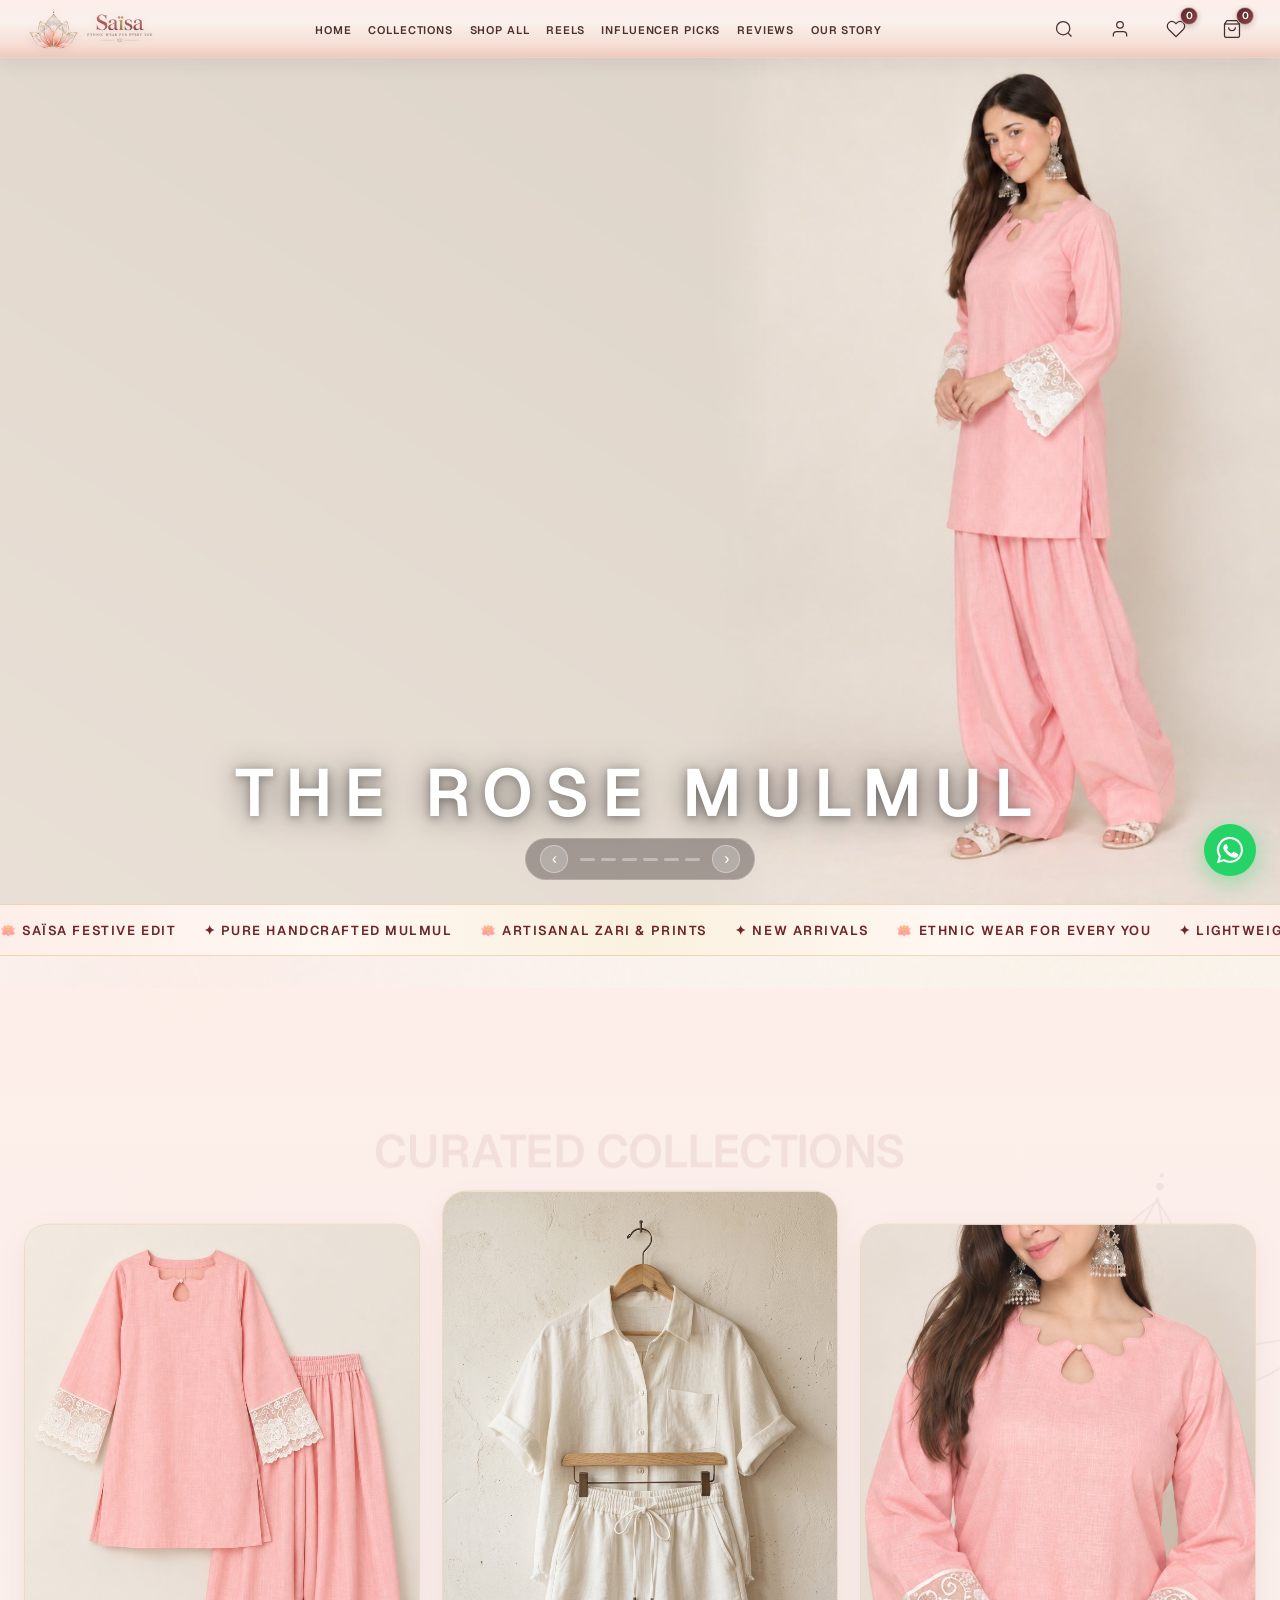
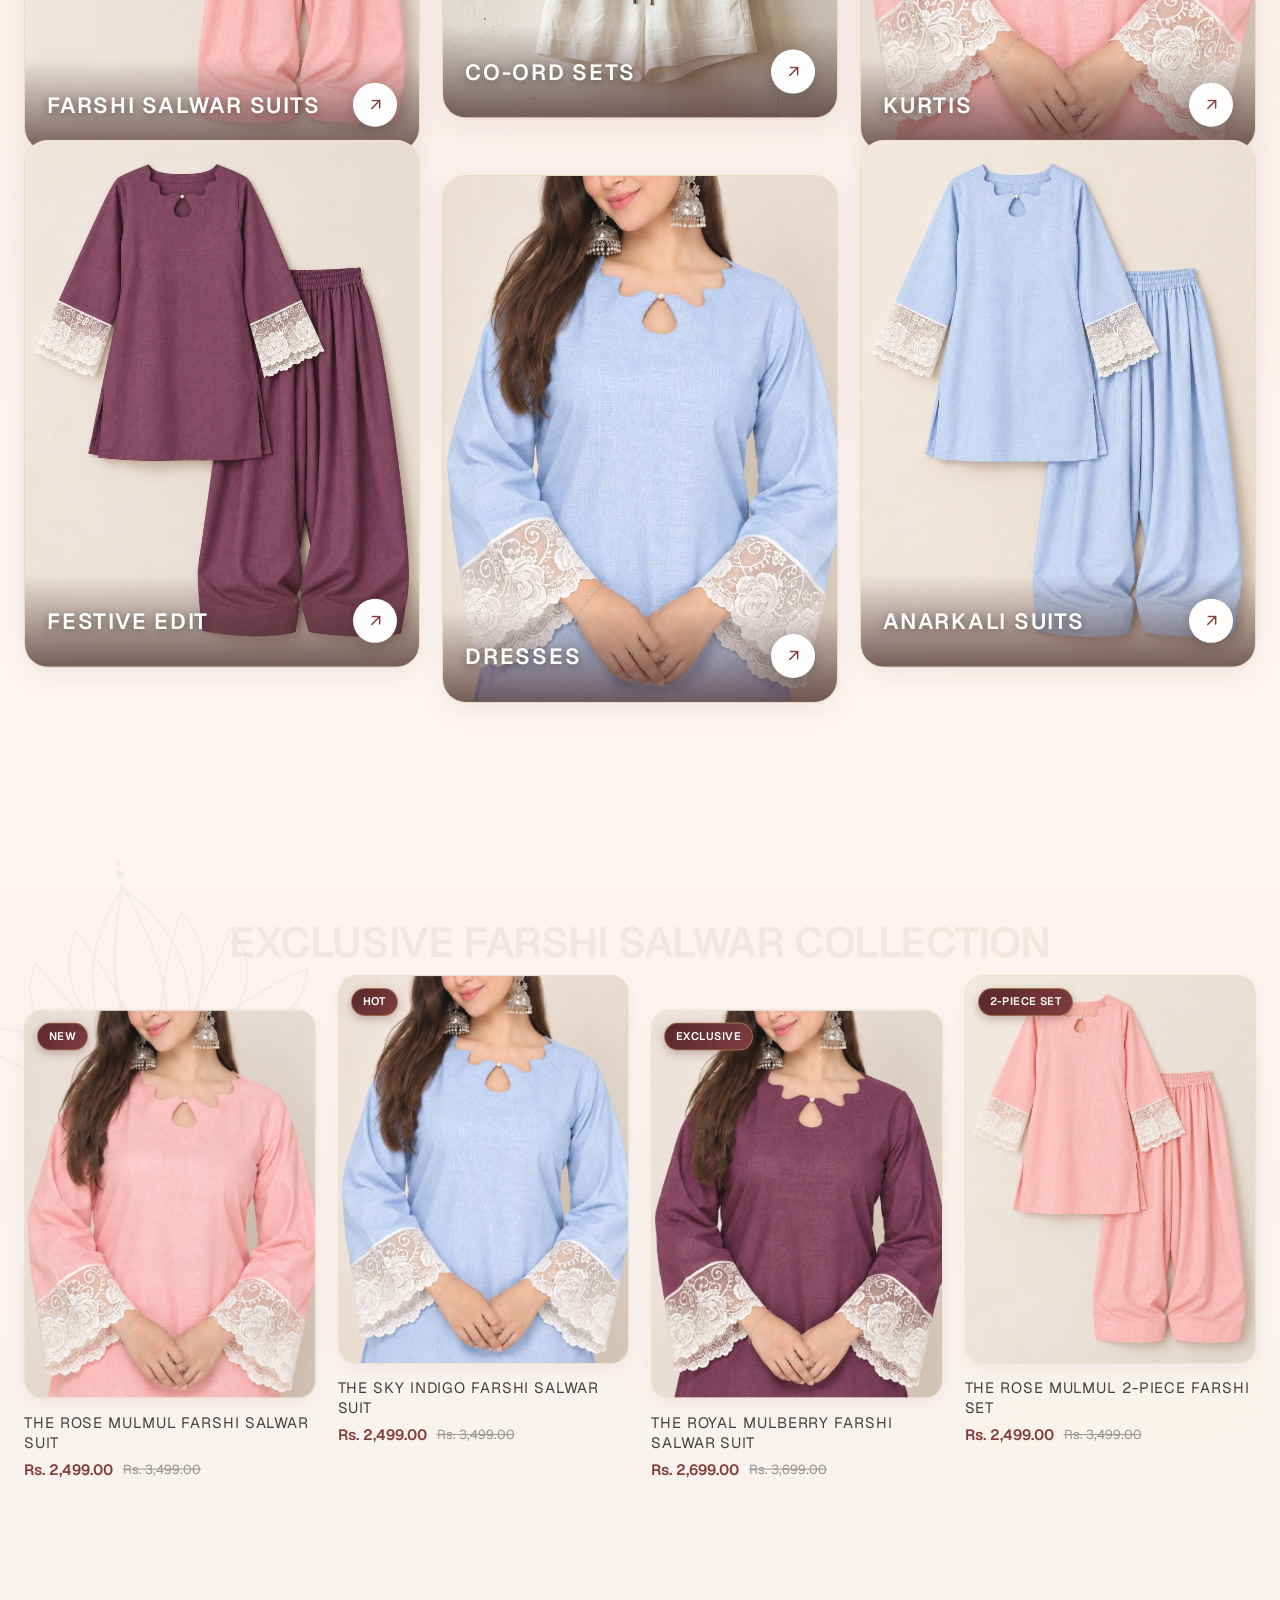
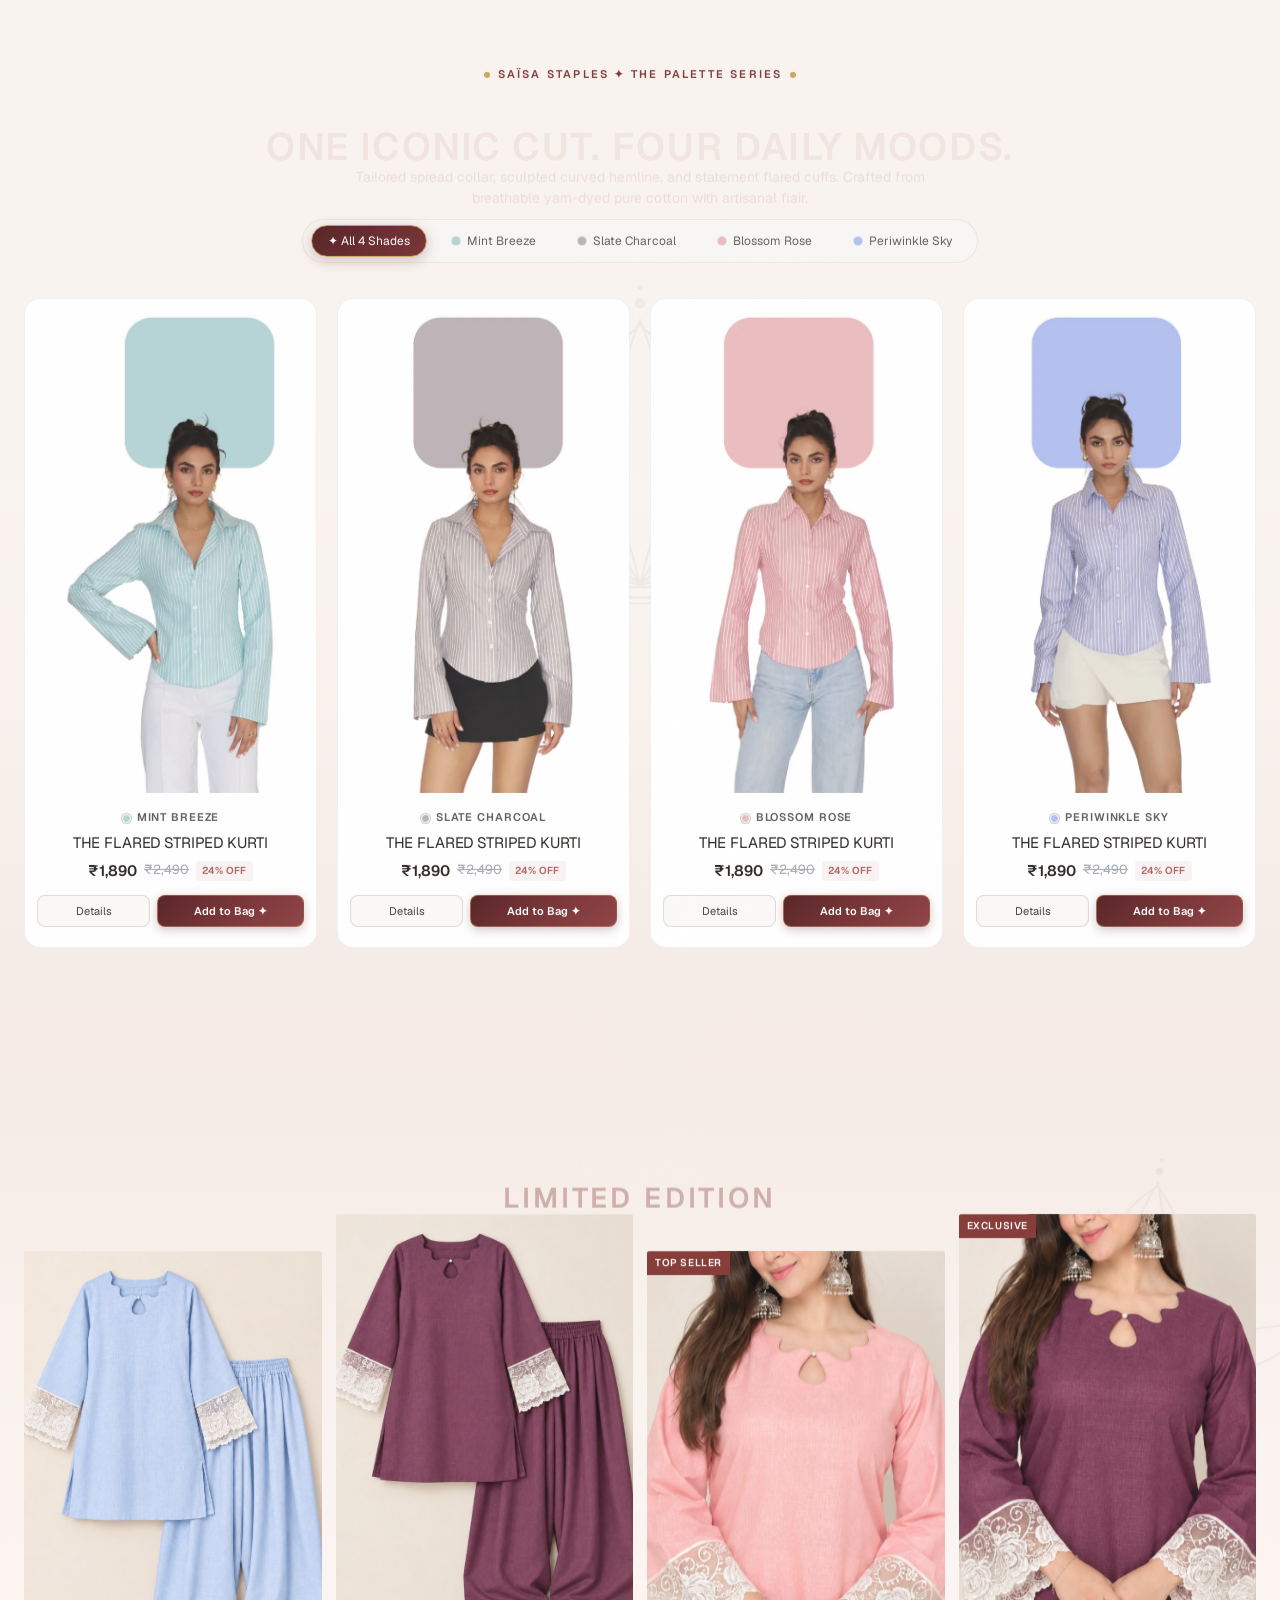
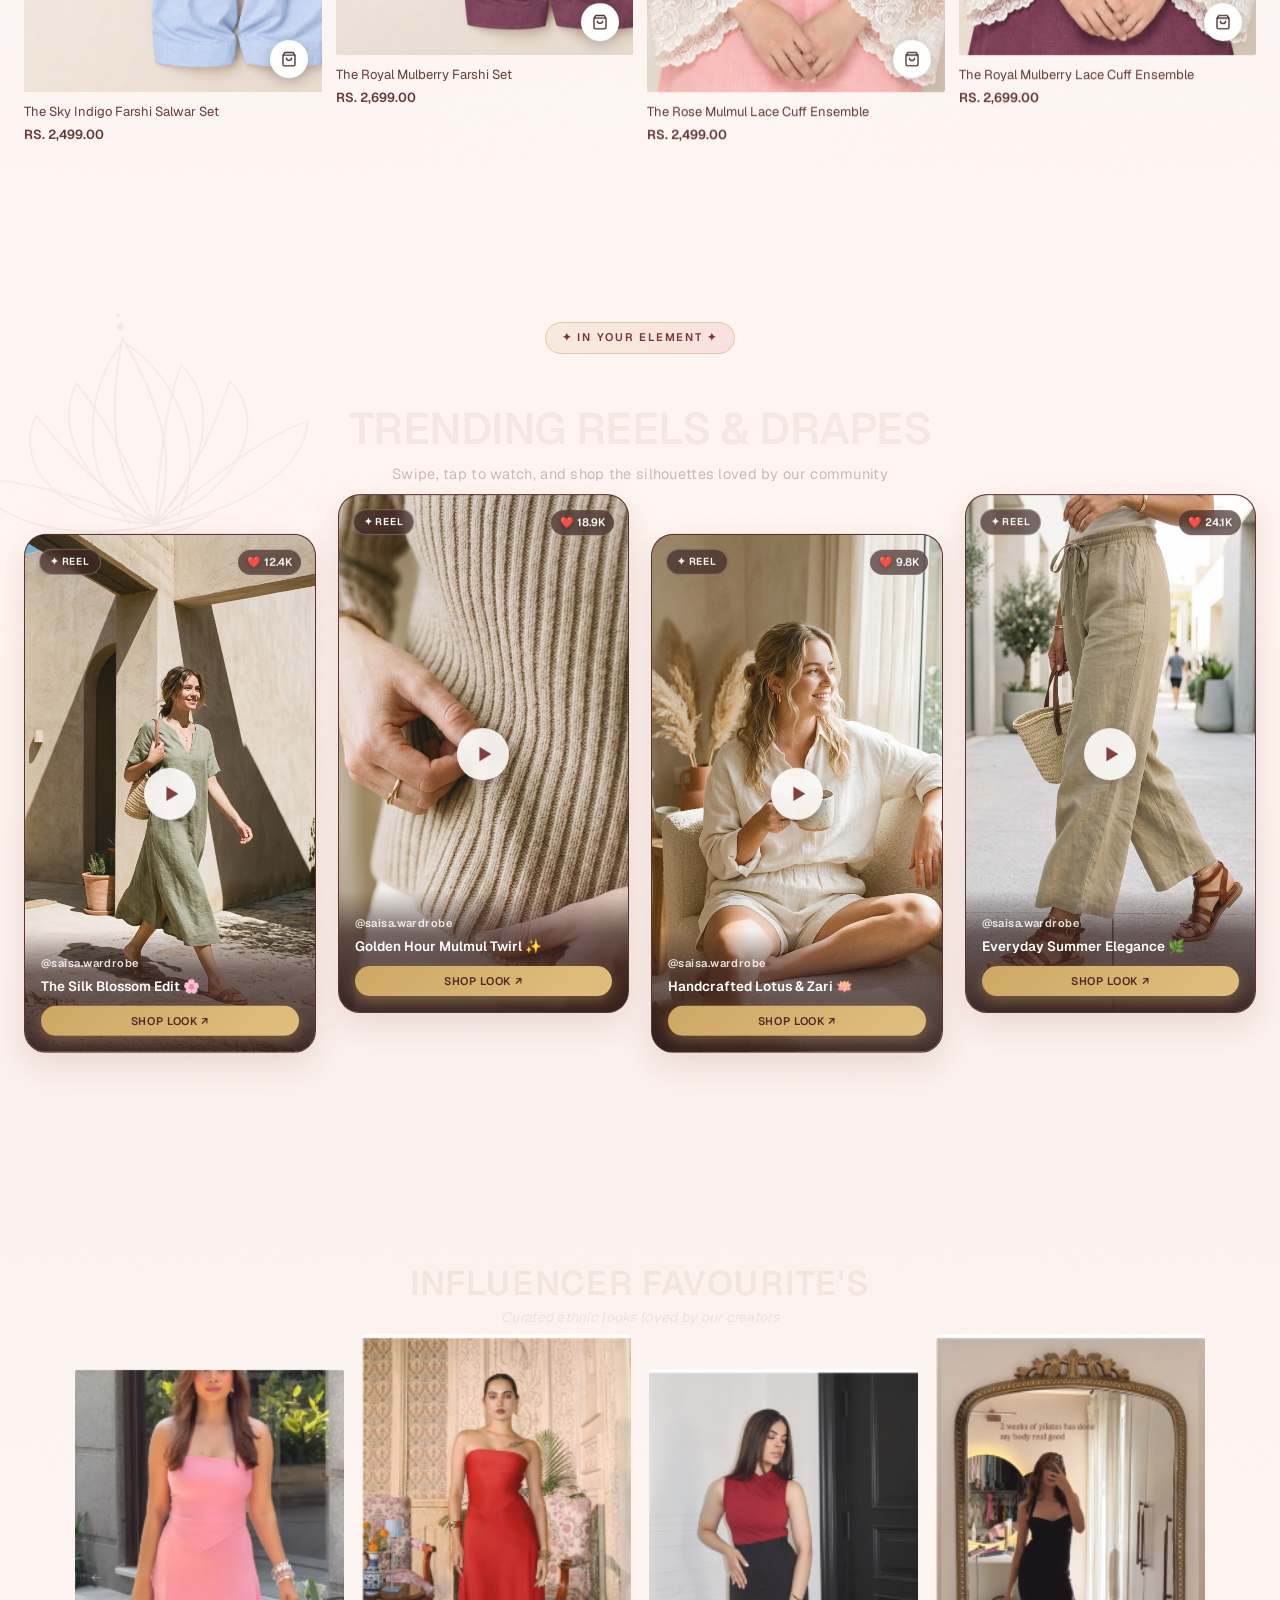
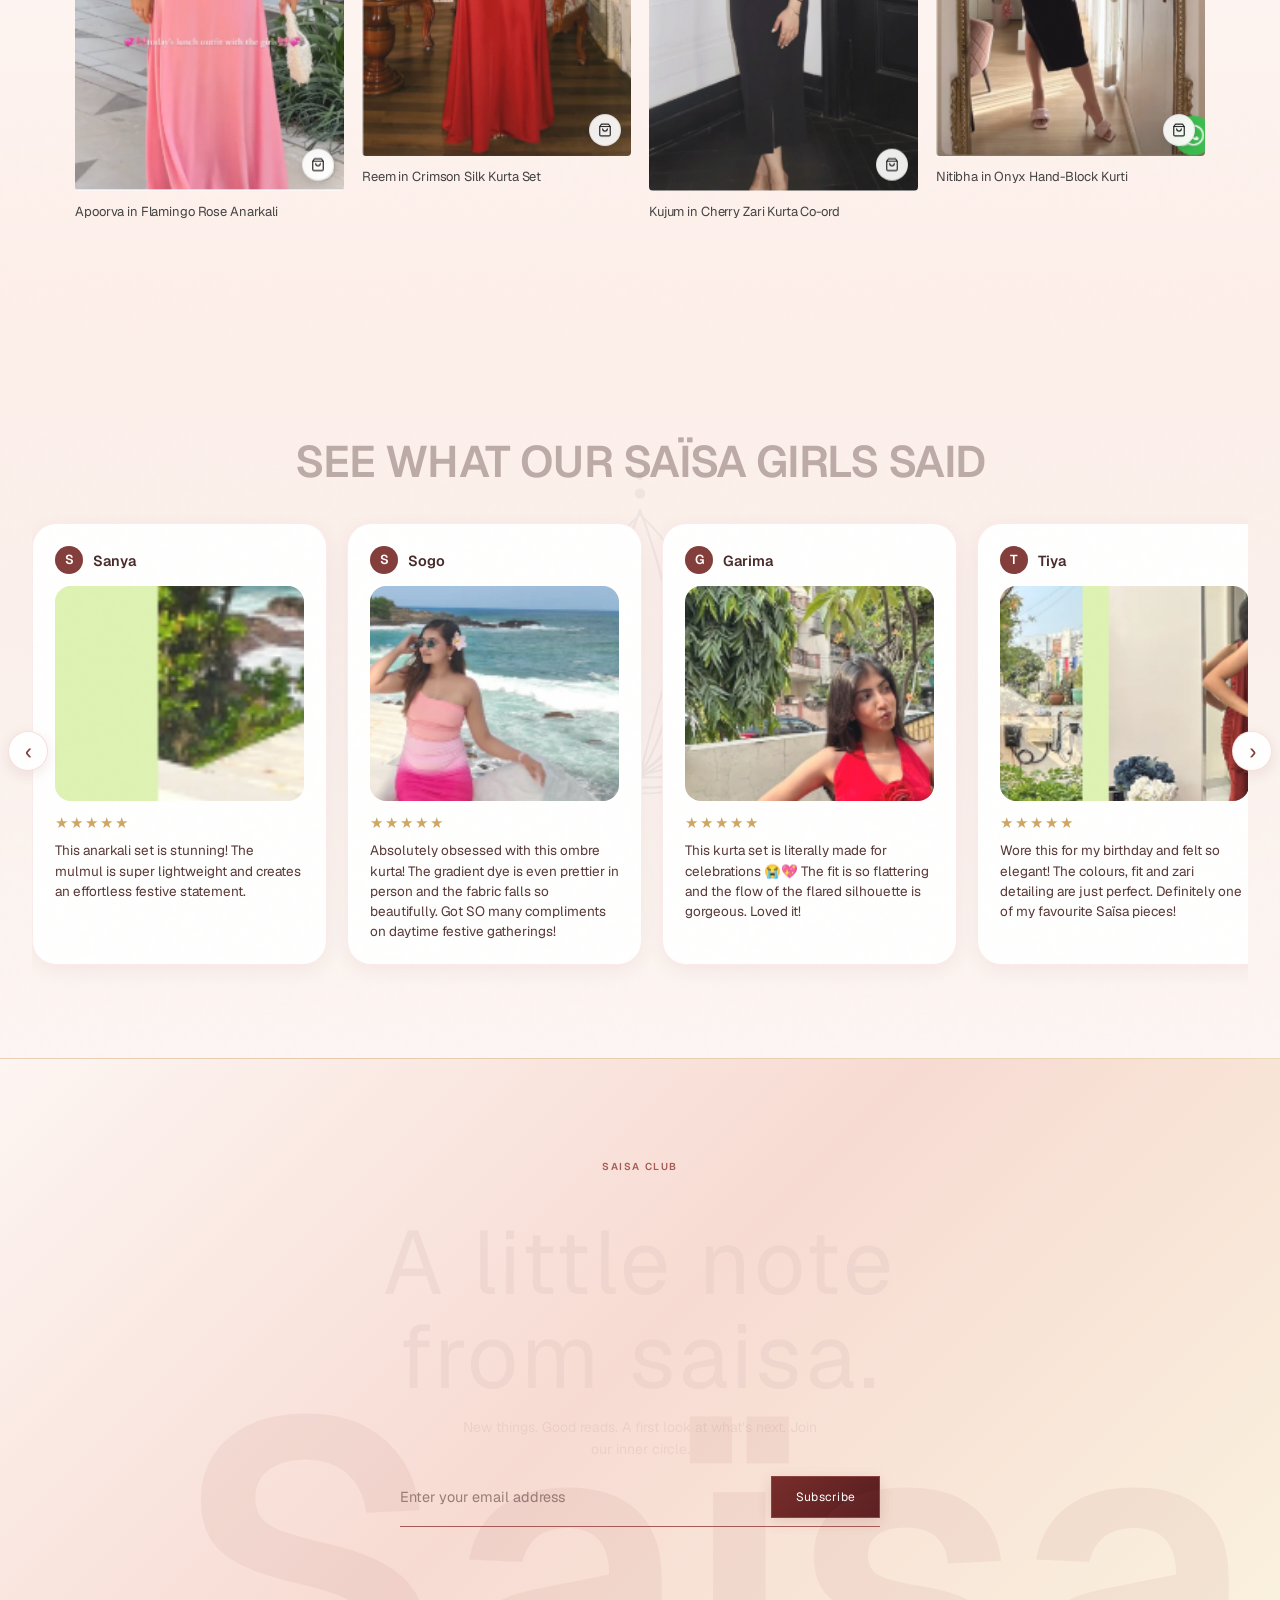
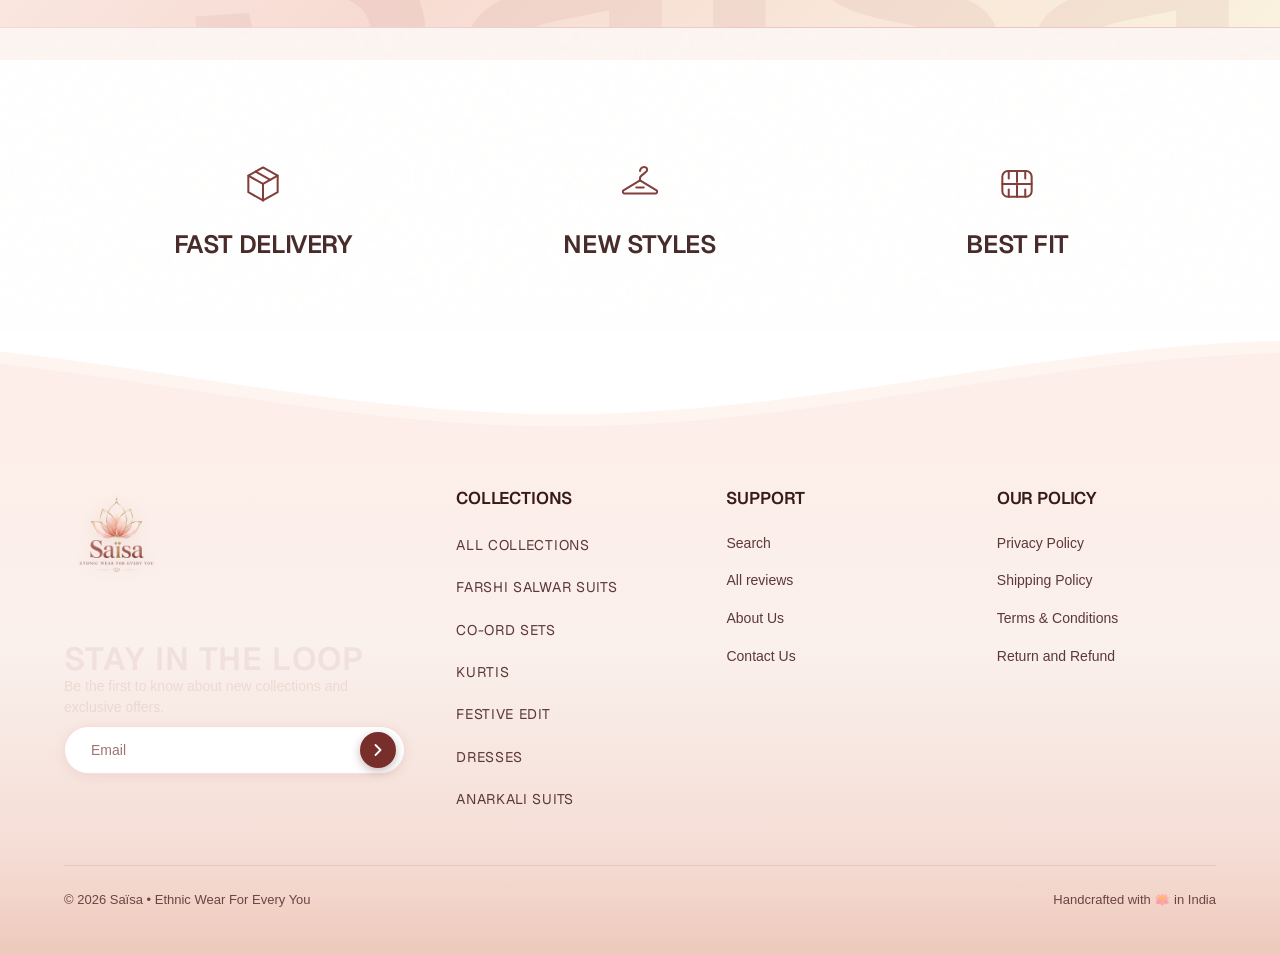
==== commit bd2b5756: "style: set fast delivery trust section background to pure white" ====
--- a/index.html
+++ b/index.html
@@ -2025,7 +2025,7 @@
        SAÏSA TRUST BADGES & ANIMATED WAVY FOOTER
        ========================================================= */
     .tres-trust-section {
-      background: linear-gradient(180deg, #FDF6F3 0%, #FAF2ED 50%, #FDEEE9 100%) !important;
+      background: #FFFFFF !important;
       padding: 65px 24px 45px !important;
       position: relative;
       z-index: 2;
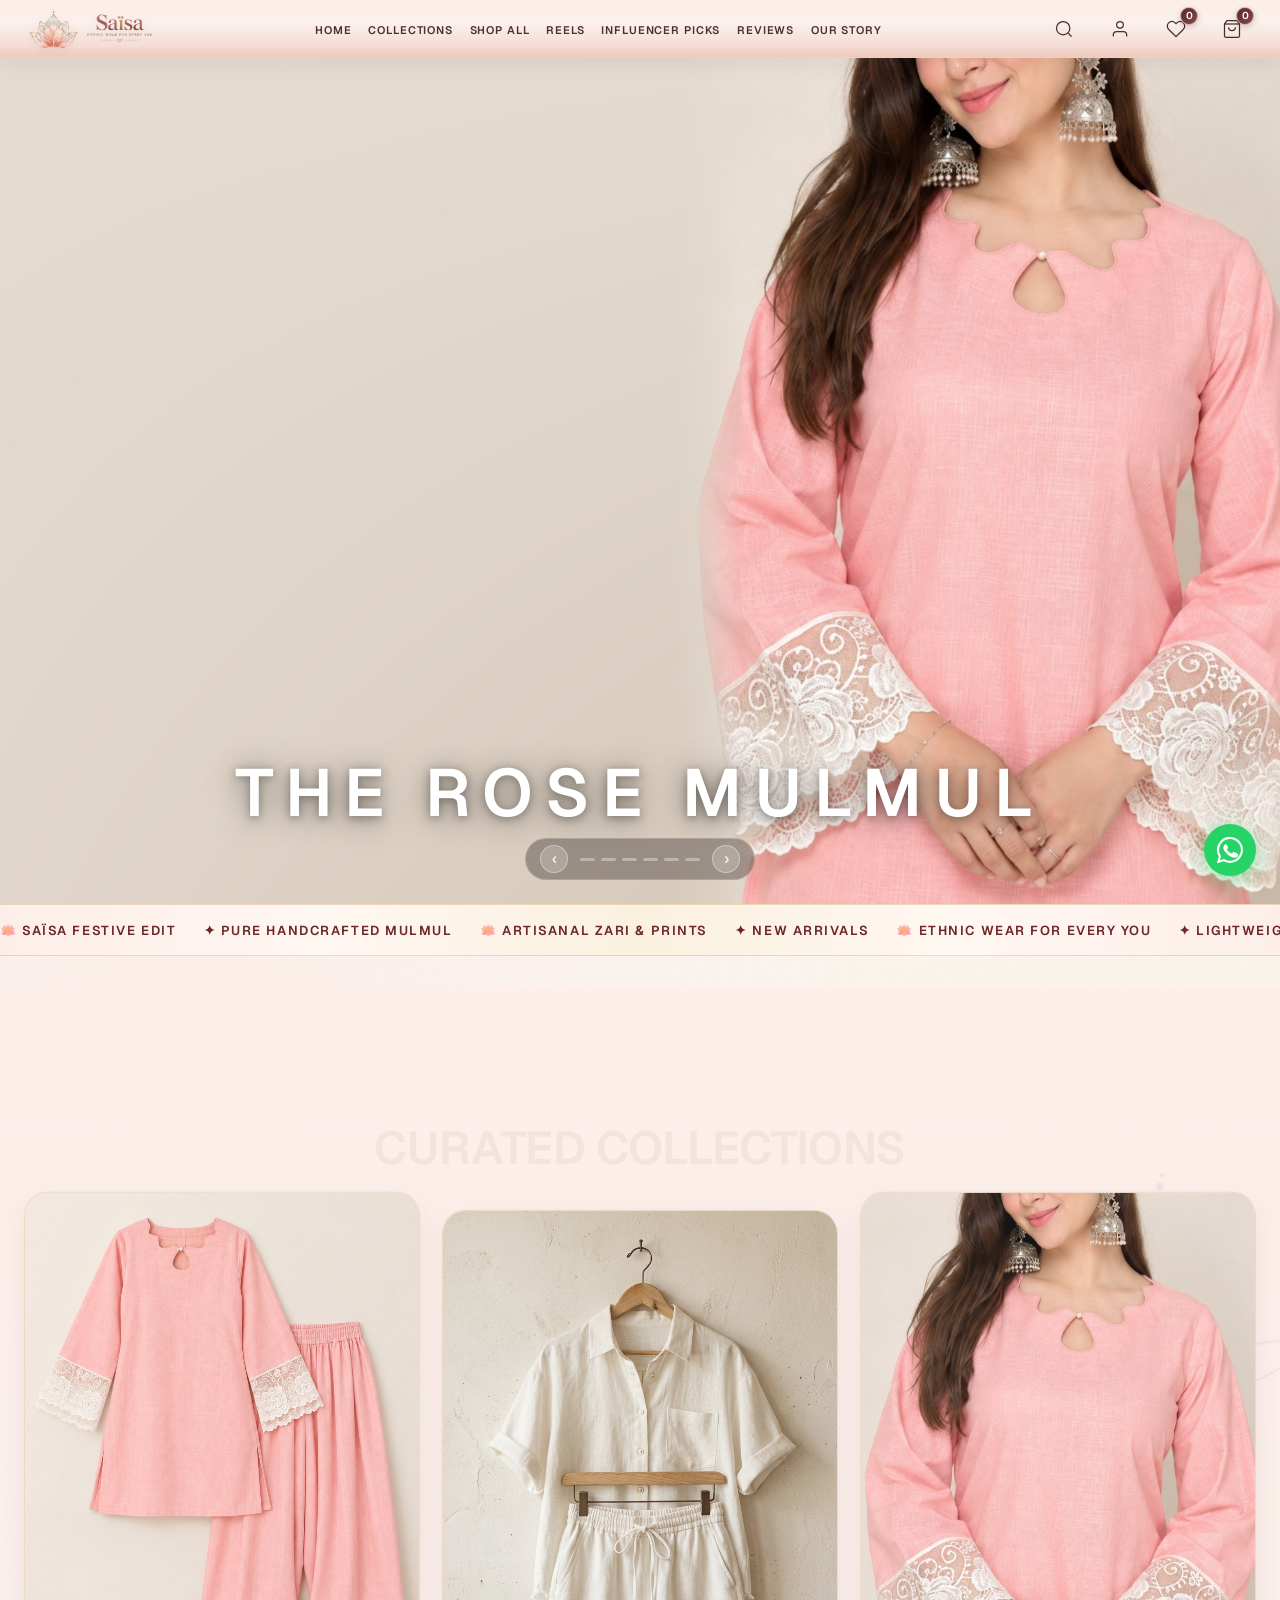
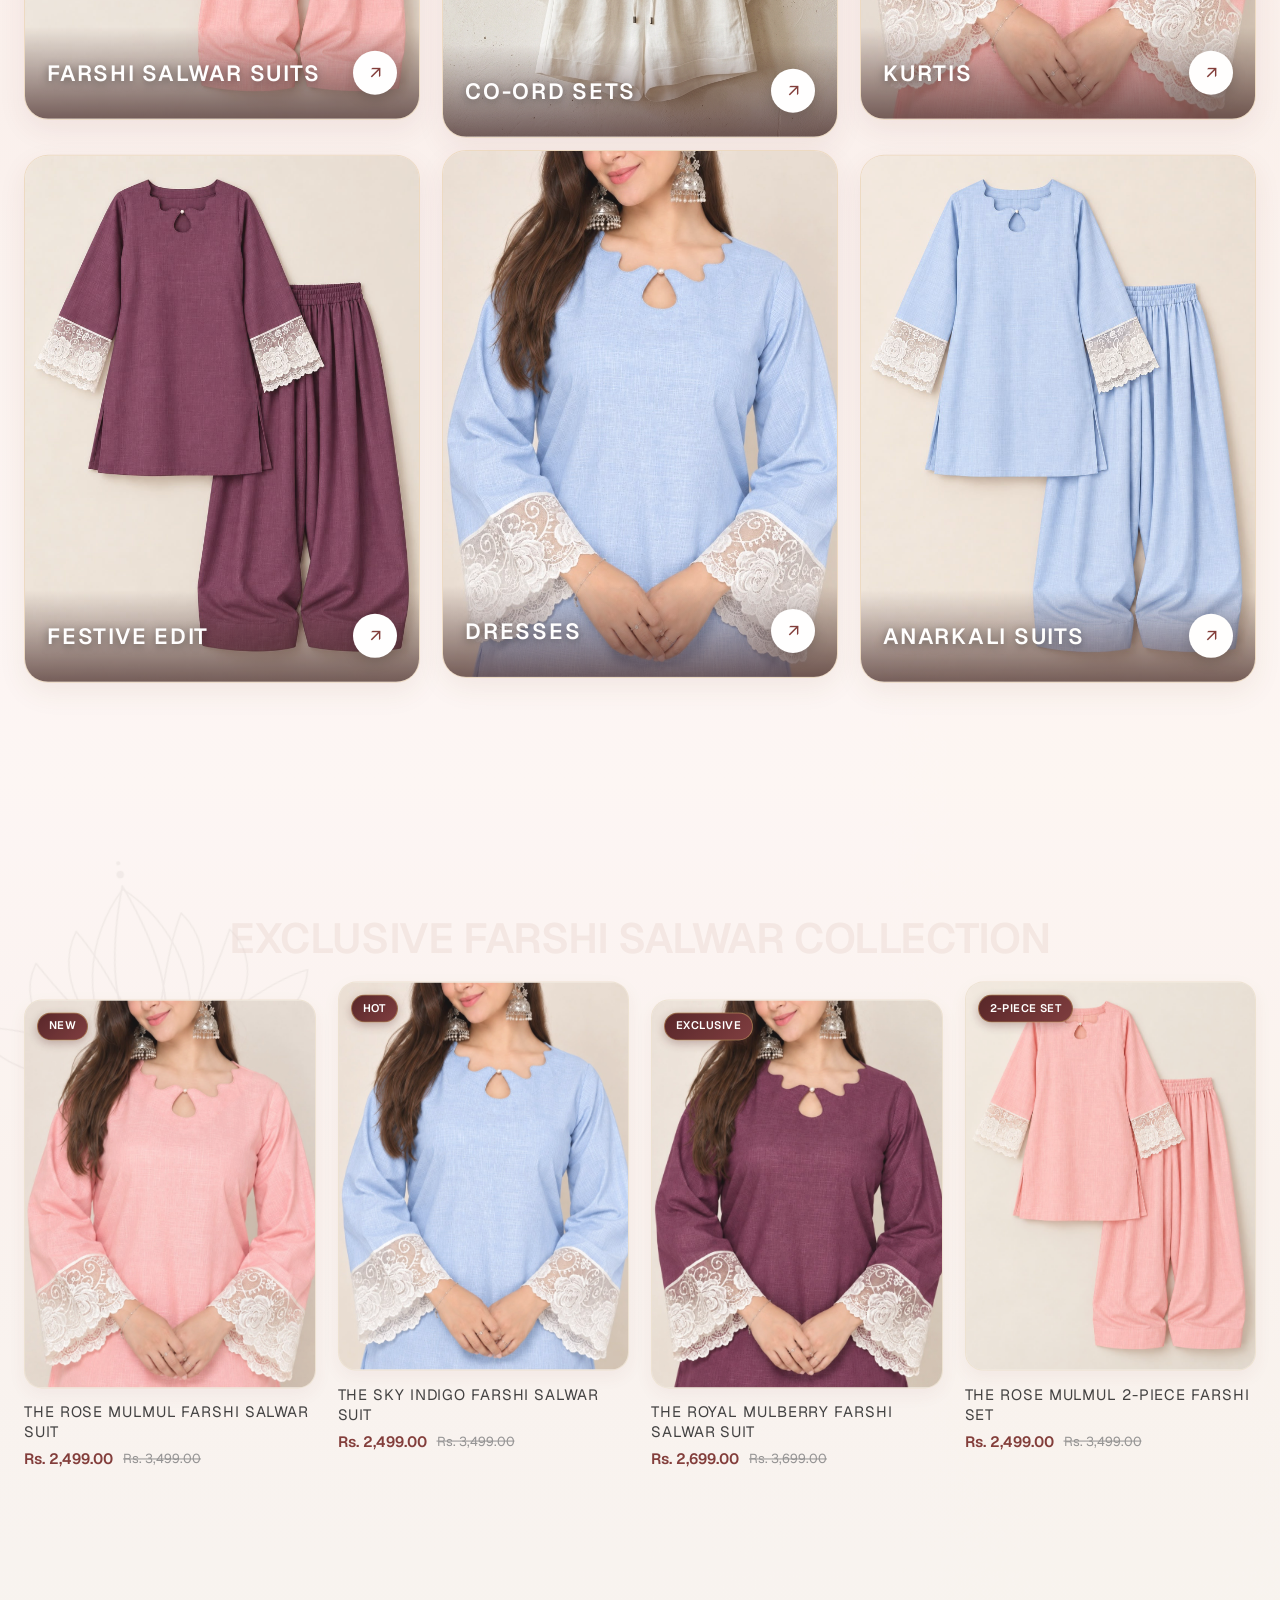
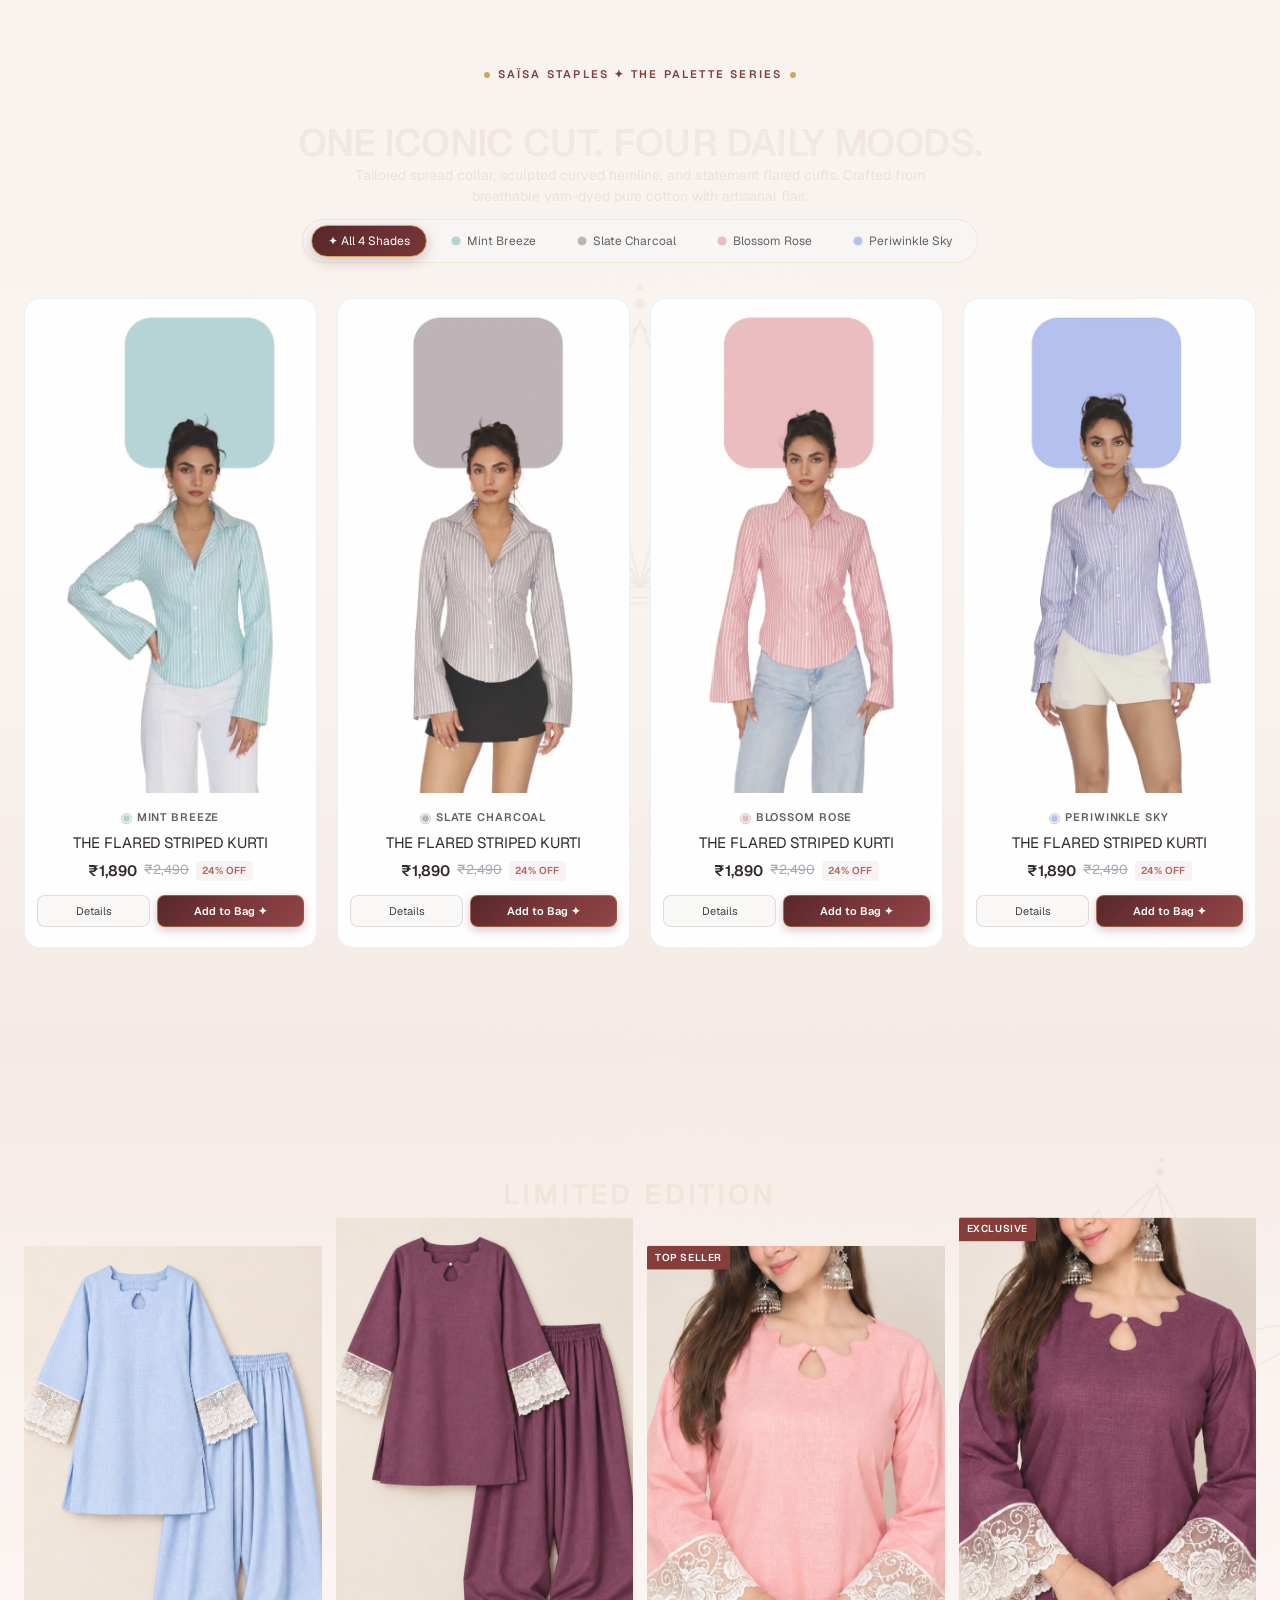
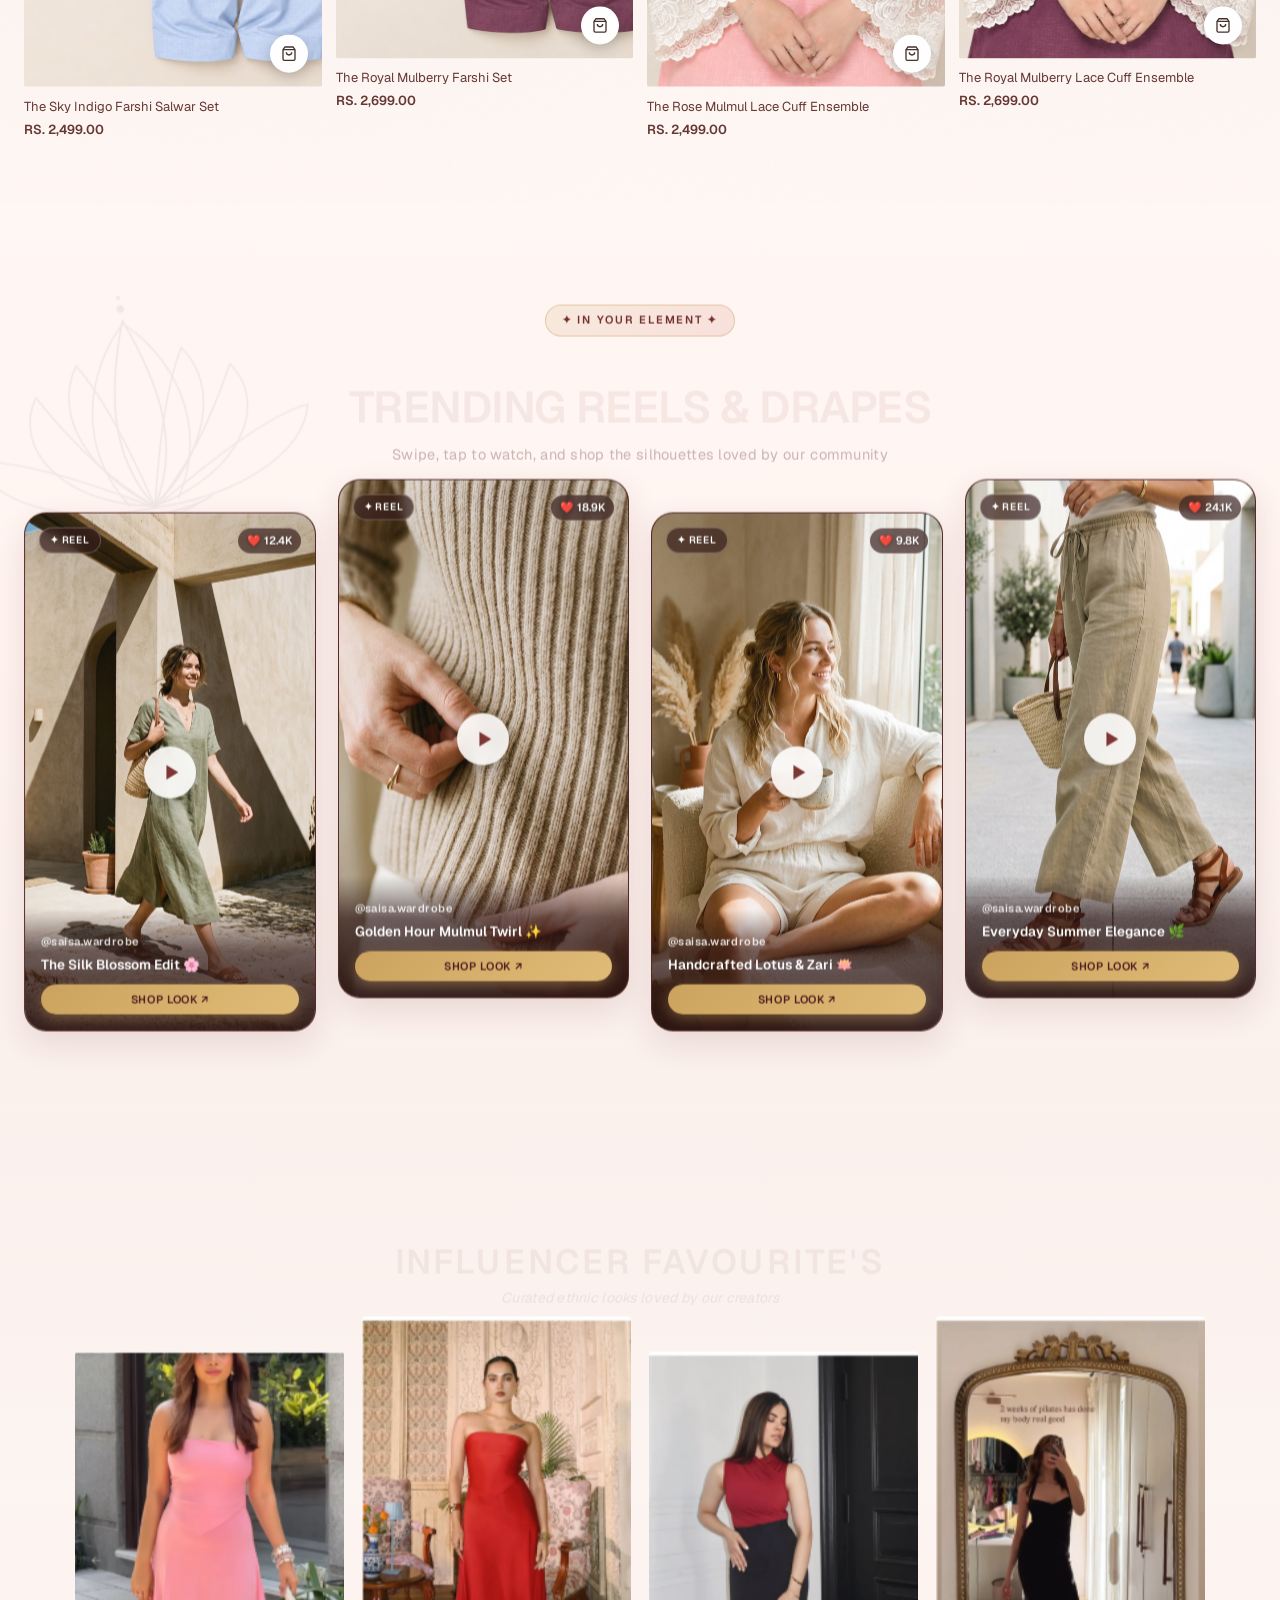
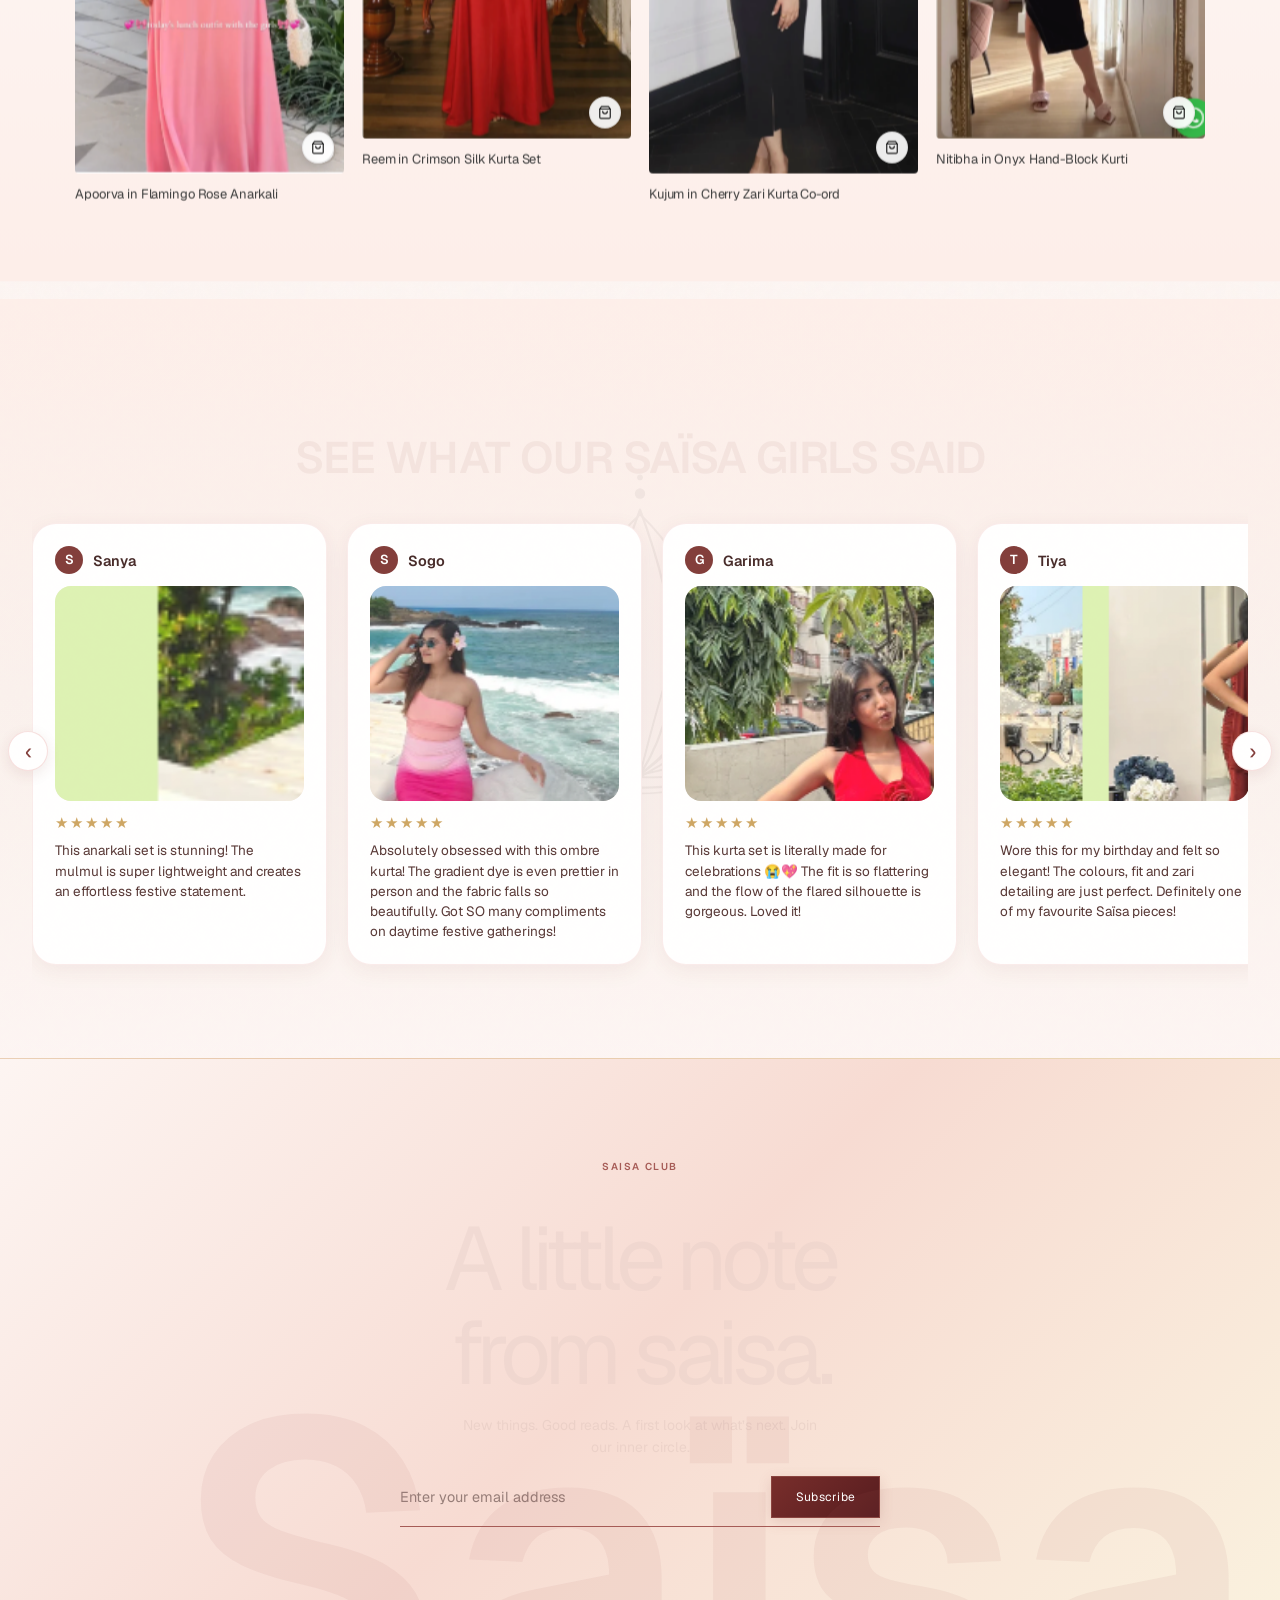
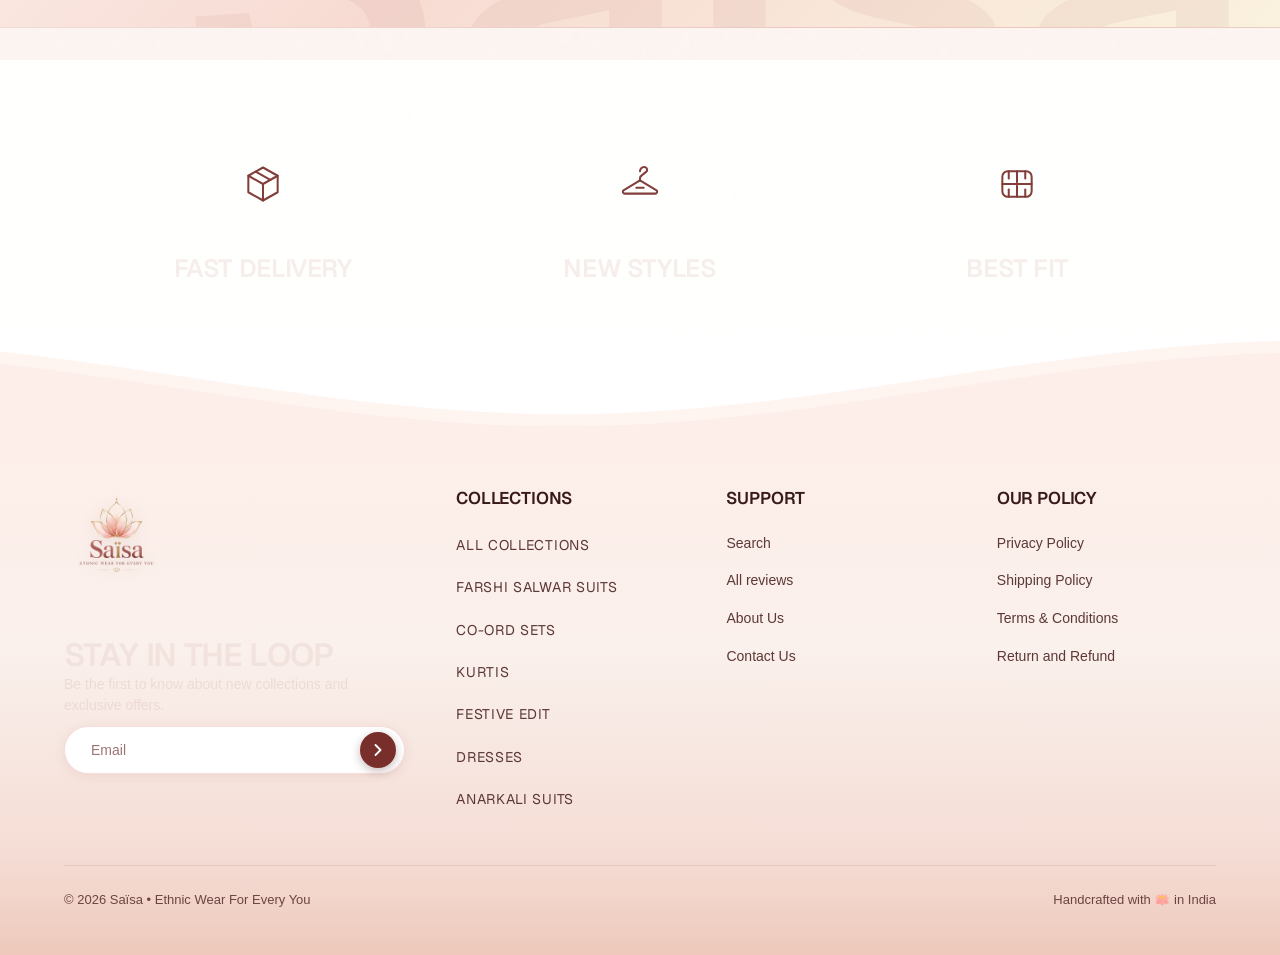
==== commit f4f268d4: "fix(motion): implement ultra-responsive real-time scroll interpolator for heading text motion and re" ====
--- a/index.html
+++ b/index.html
@@ -887,8 +887,10 @@
       font-weight: 600 !important;
       letter-spacing: 0.12em !important;
       text-transform: uppercase !important;
-      color: #7D2D2A !important;
+      color: #7D2D2A;
       margin: 0 0 36px !important;
+      will-change: color, transform, opacity;
+      transition: color 0.3s ease, transform 0.3s ease, opacity 0.3s ease;
     }
 
     .limited-grid {
@@ -1871,8 +1873,10 @@
       font-size: clamp(28px, 3.8vw, 44px) !important;
       font-weight: 600 !important;
       letter-spacing: -0.015em !important;
-      color: #381A18 !important;
+      color: #381A18;
       margin: 0 !important;
+      will-change: color, transform, opacity;
+      transition: color 0.3s ease, transform 0.3s ease, opacity 0.3s ease;
     }
 
     .worn-reviewed-carousel-wrap {
@@ -4080,6 +4084,6 @@
   <script src="app.js?v=sections2026_v7"></script>
   <script src="assets/vendor/gsap.min.js"></script>
   <script src="assets/vendor/ScrollTrigger.min.js"></script>
-  <script src="motion.js?v=flow_flow_v2"></script>
+  <script src="motion.js?v=live_interpolator_v3"></script>
 </body>
 </html>
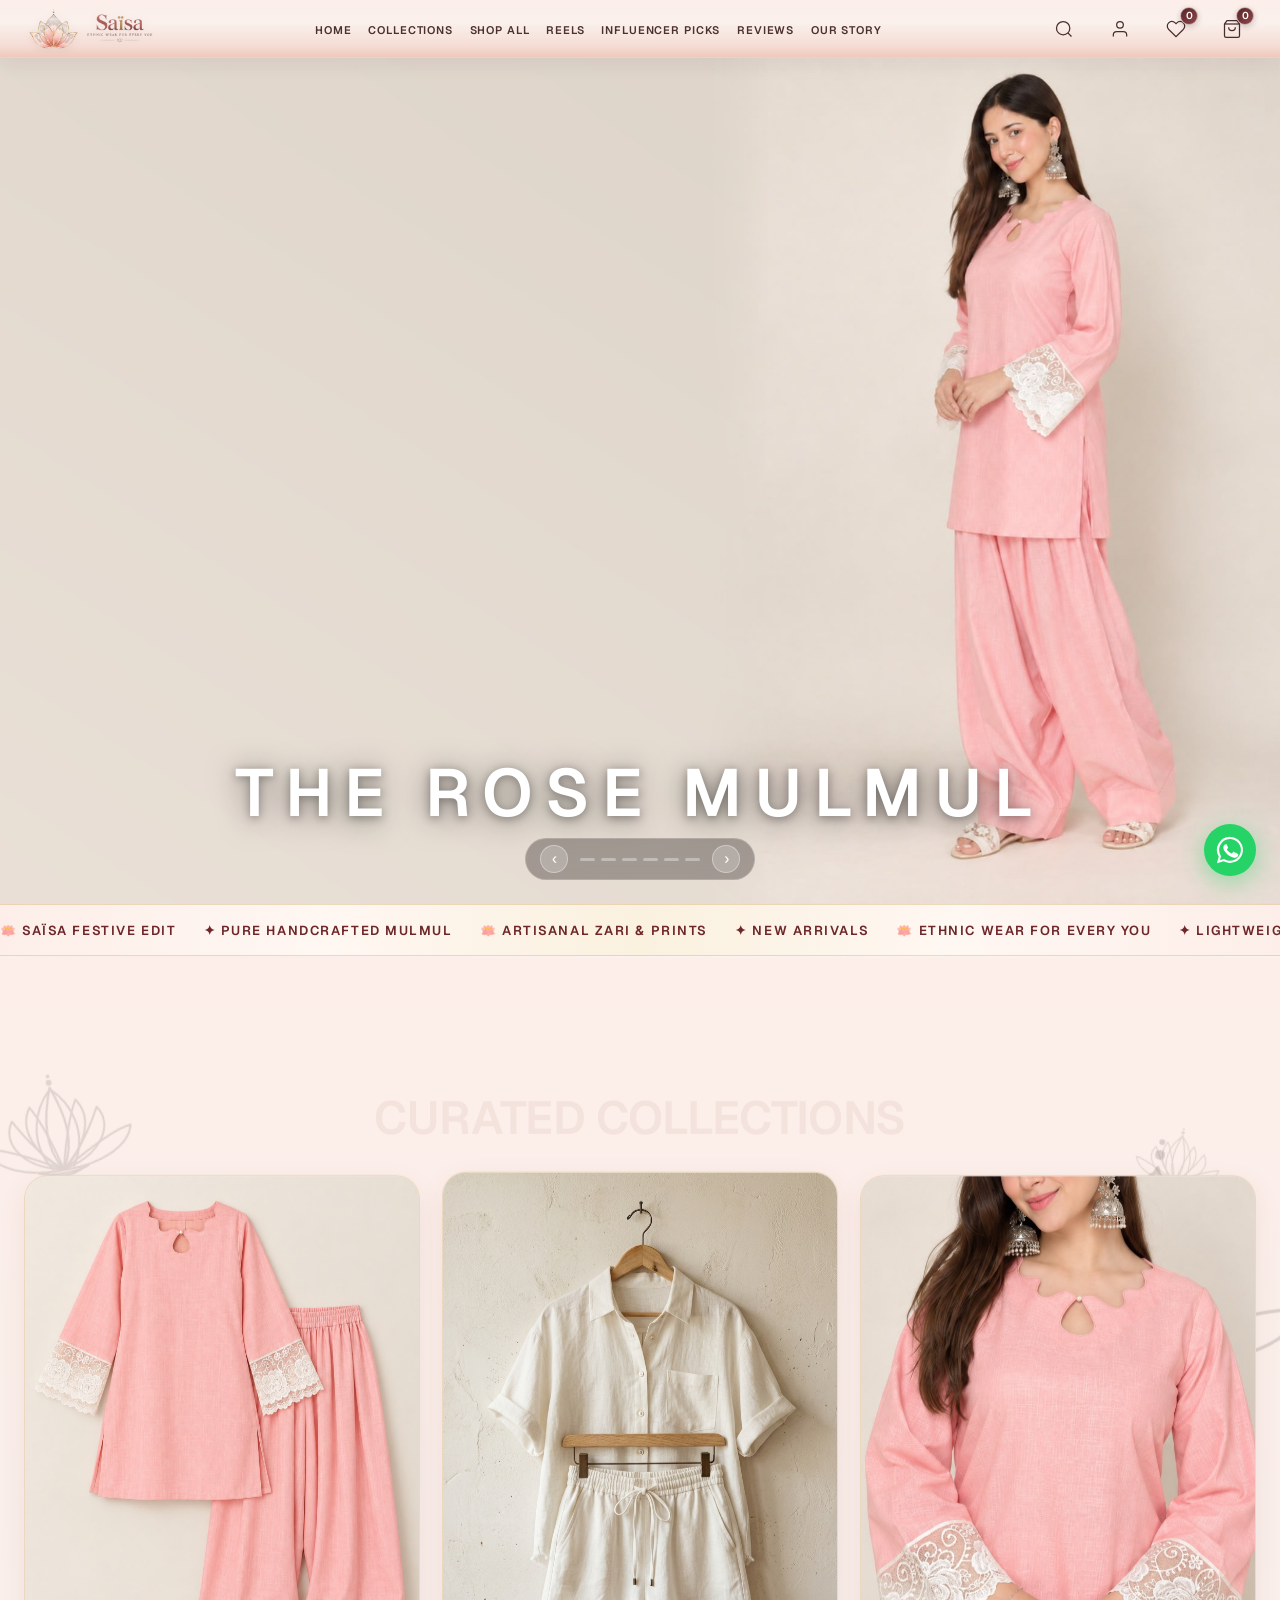
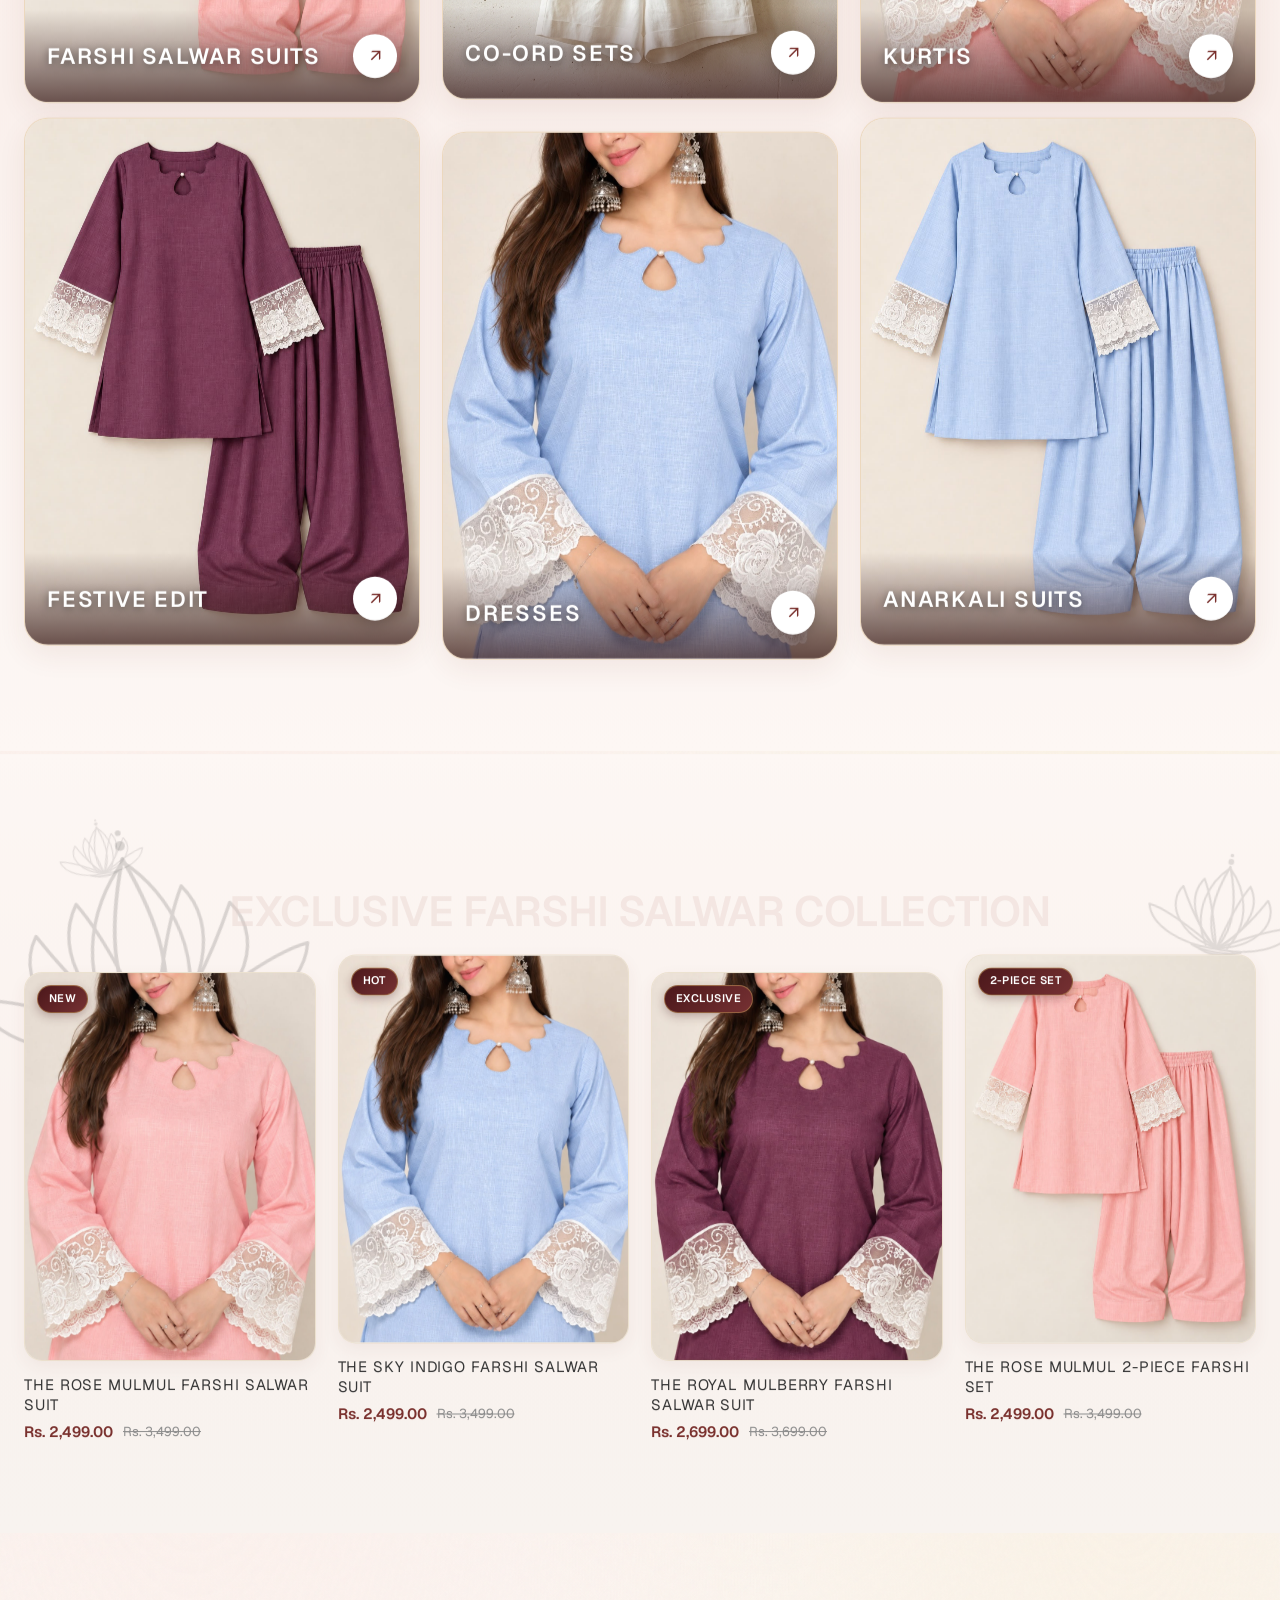
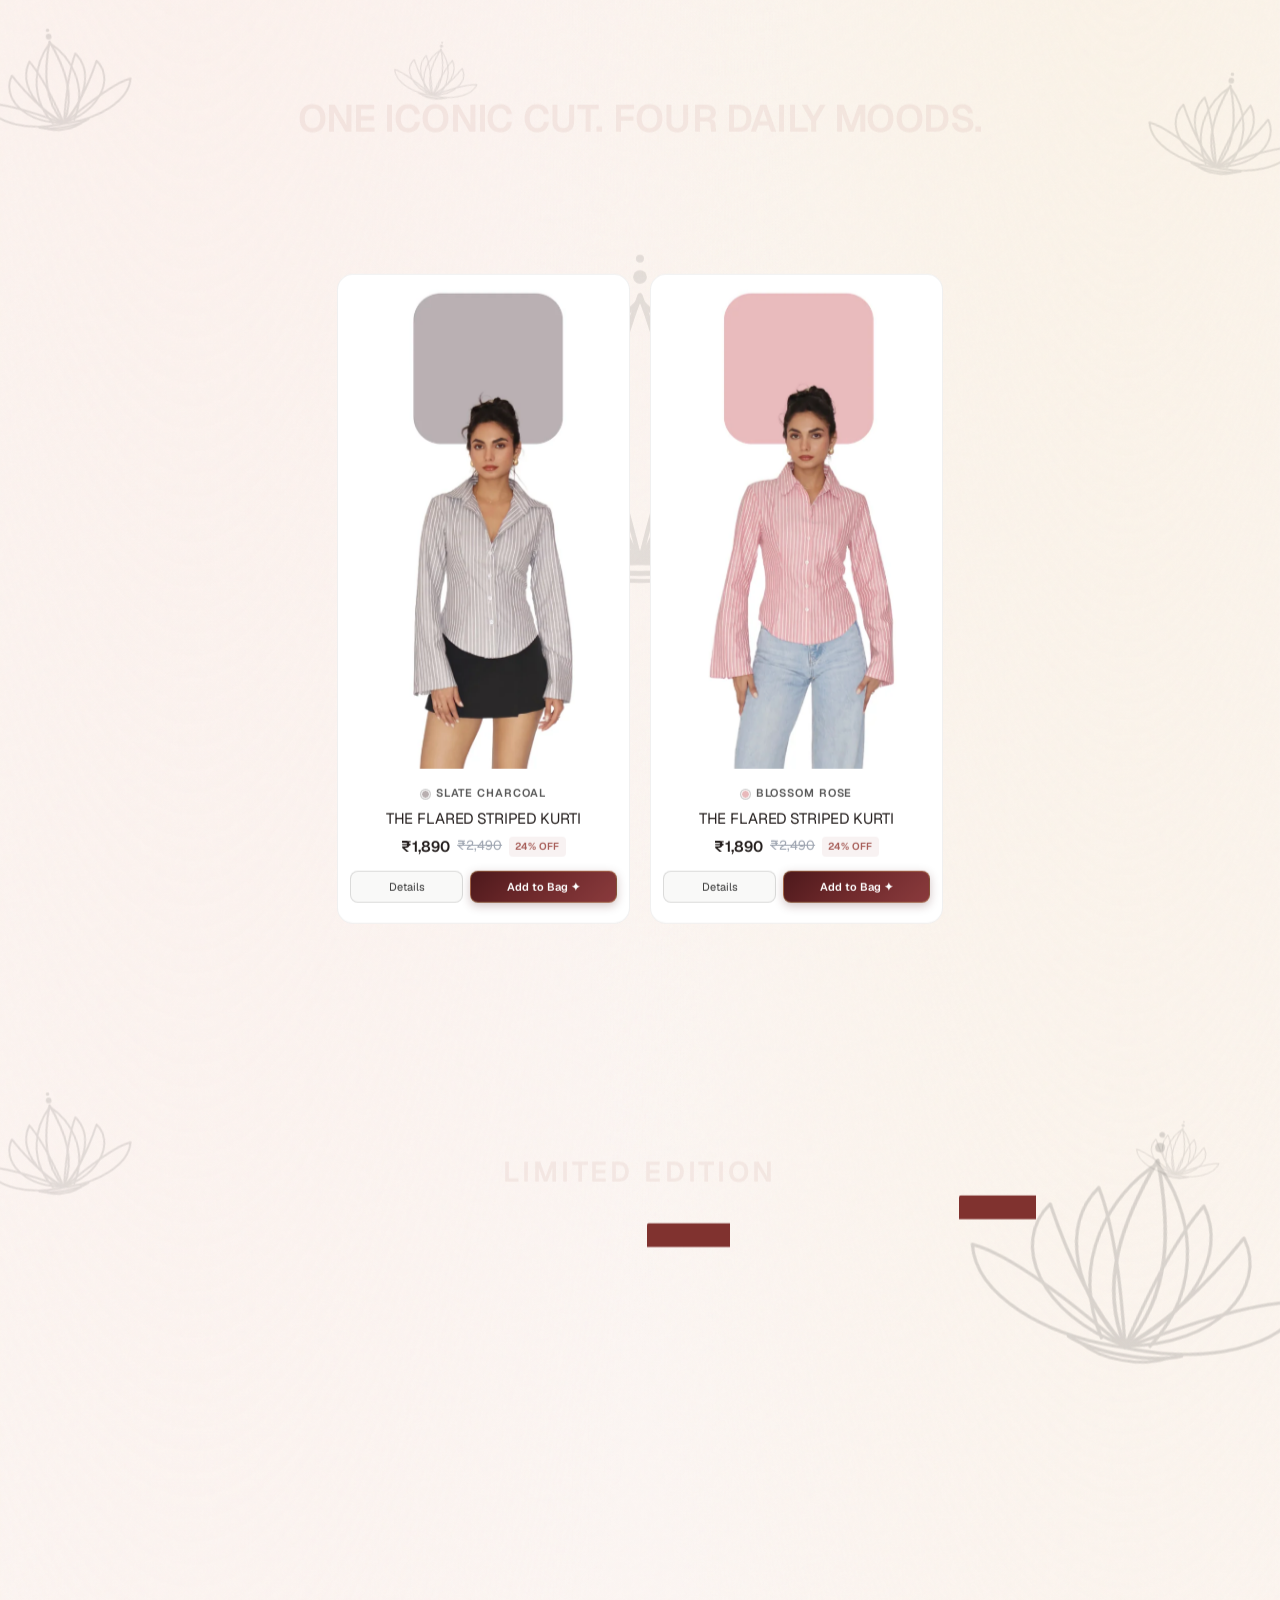
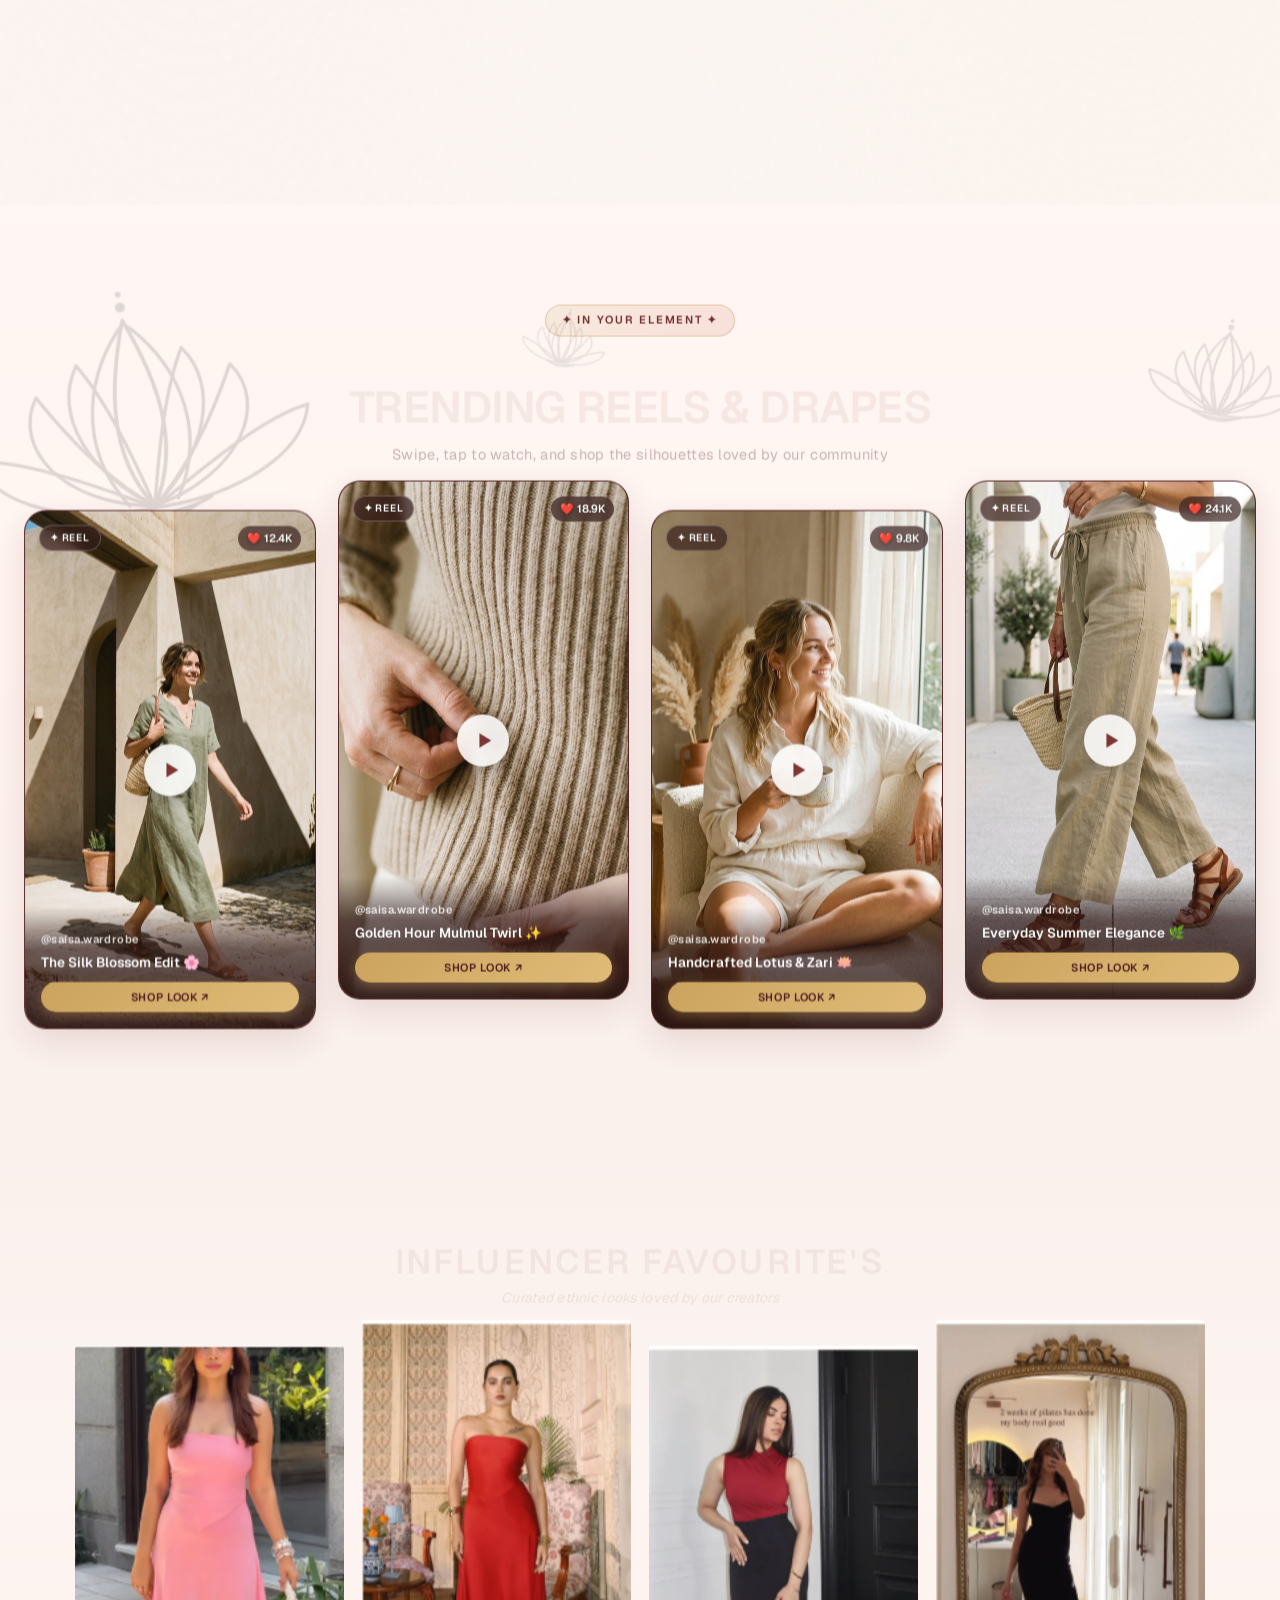
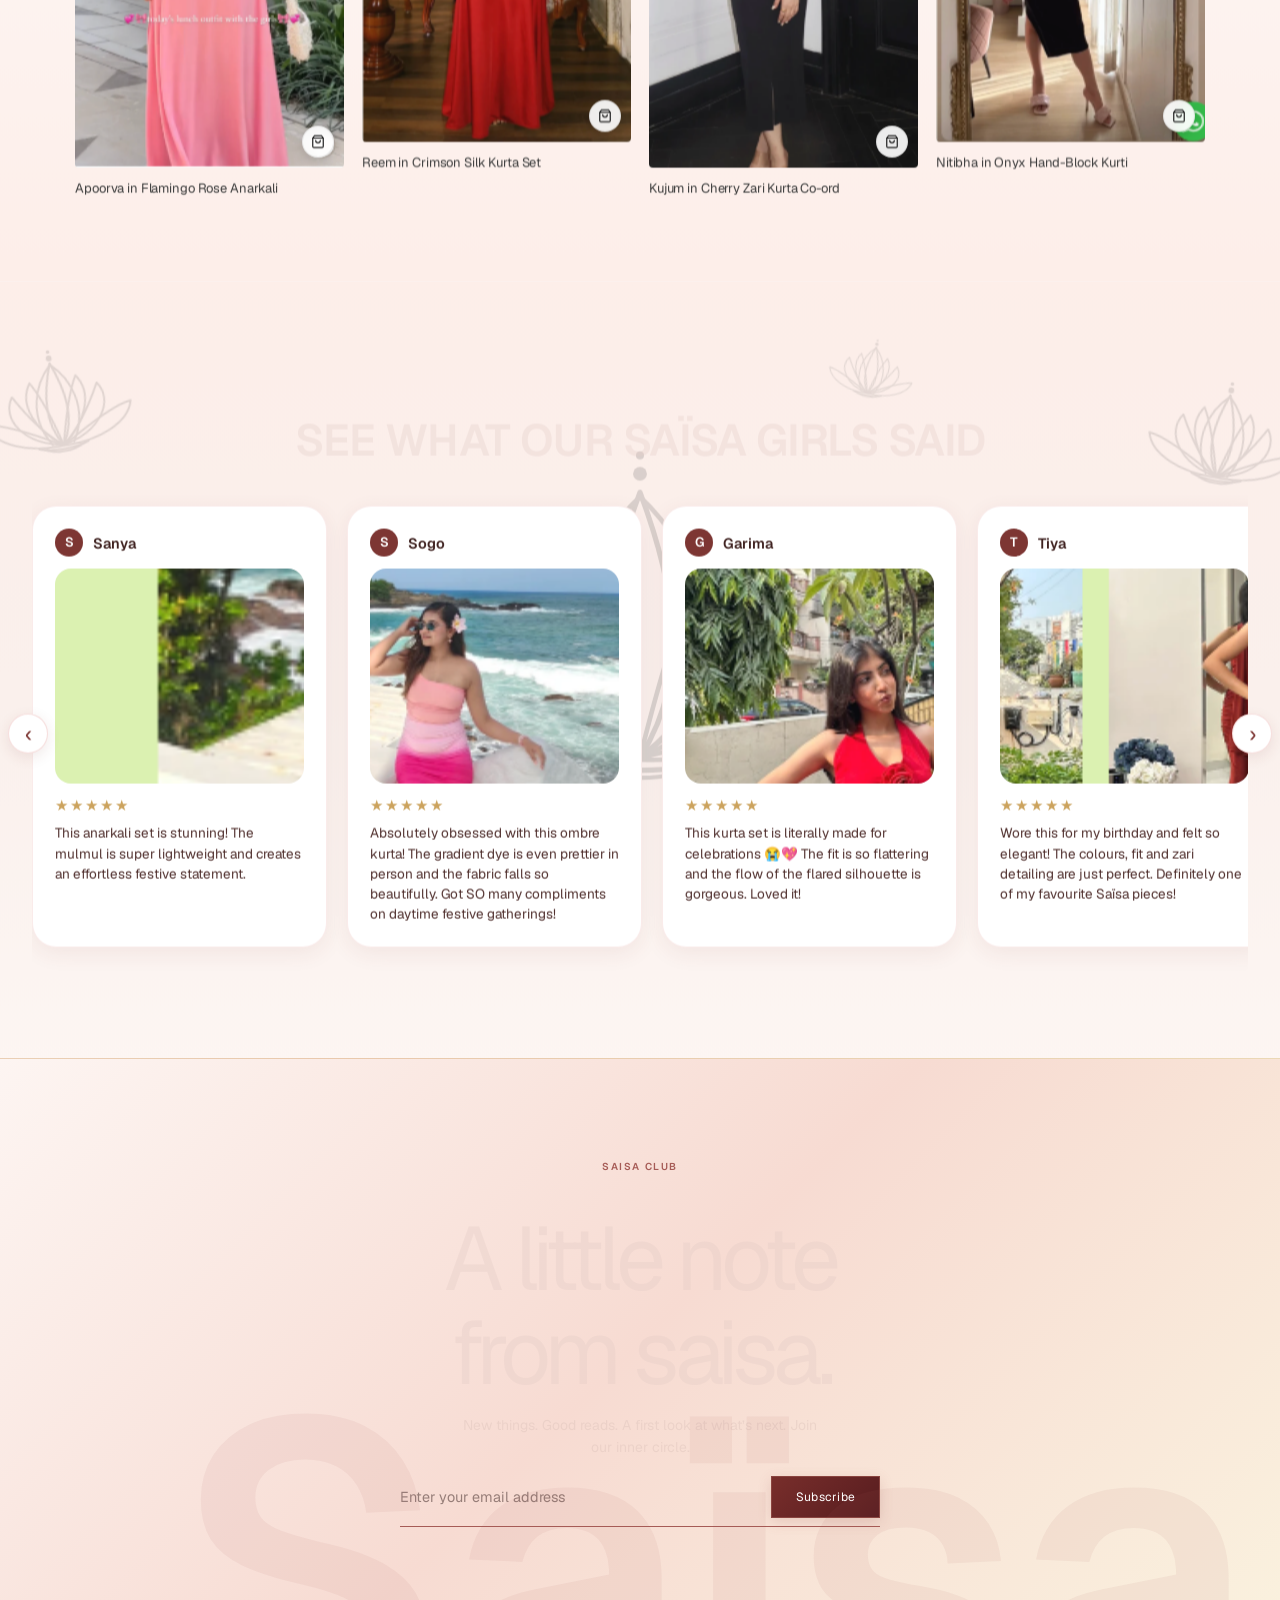
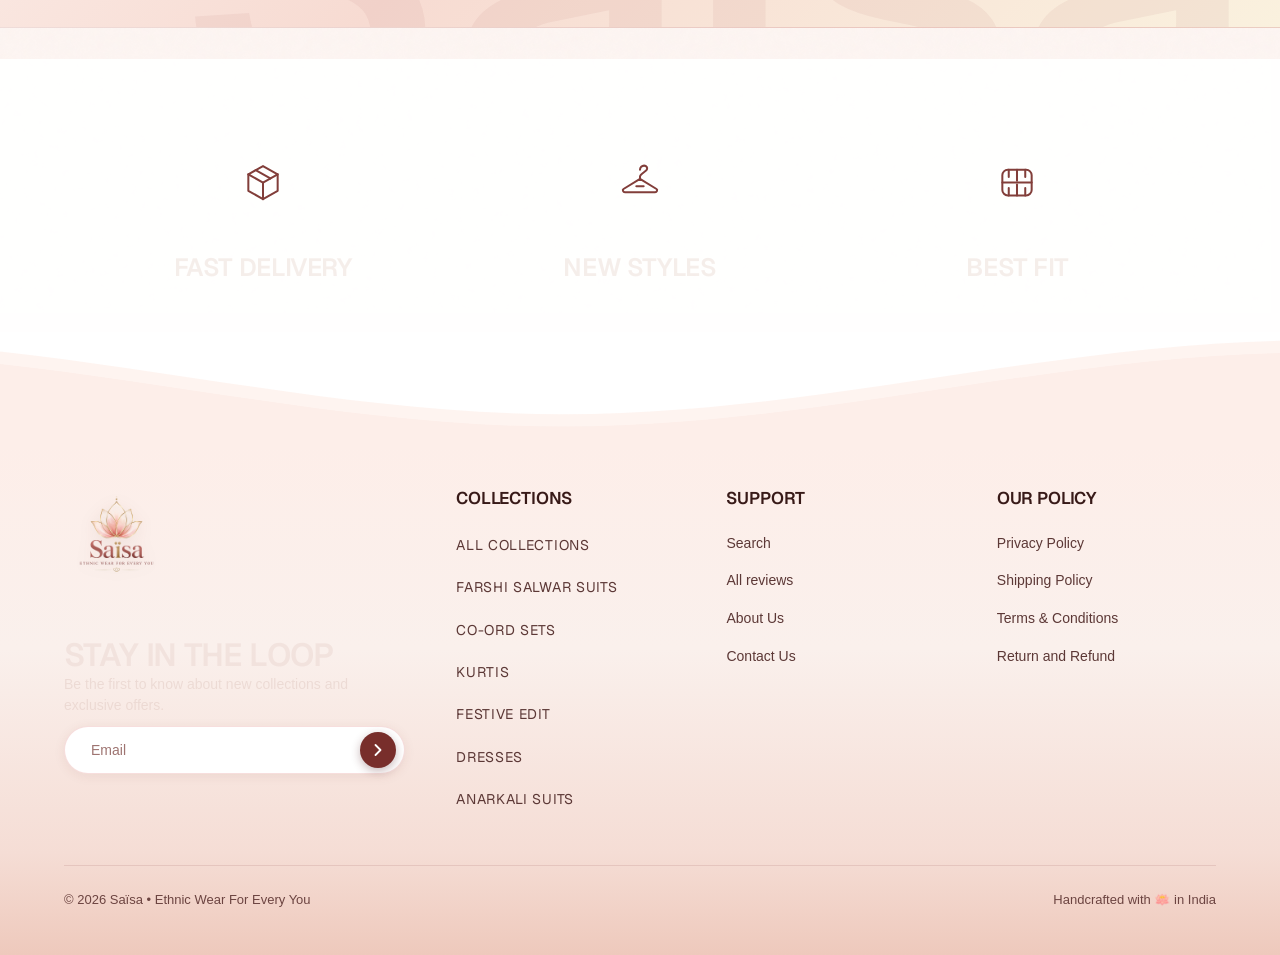
==== commit 6ce6bd8e: "feat: bold pink lotus watermarks + mini/small lotus decorators in all sections - SVG lotus_outline_2" ====
--- a/index.html
+++ b/index.html
@@ -613,8 +613,8 @@
       pointer-events: none !important;
       user-select: none !important;
       z-index: 0 !important;
-      color: #CAA058 !important;
-      opacity: 0.055 !important;
+      color: #E8629A !important;
+      opacity: 0.13 !important;
       will-change: transform, opacity !important;
       transition: opacity 0.4s ease !important;
     }
@@ -638,12 +638,39 @@
       top: 50% !important;
       transform: translate(-50%, -50%) !important;
       width: clamp(320px, 45vw, 640px) !important;
-      opacity: 0.042 !important;
+      opacity: 0.10 !important;
     }
 
     .bg-lotus-watermark.rose {
-      color: #85373A !important;
-      opacity: 0.048 !important;
+      color: #D84E8A !important;
+      opacity: 0.14 !important;
+    }
+
+    /* Small & Mini lotus decorators */
+    .bg-lotus-watermark.small {
+      width: clamp(120px, 14vw, 200px) !important;
+      opacity: 0.11 !important;
+    }
+
+    .bg-lotus-watermark.mini {
+      width: clamp(70px, 8vw, 120px) !important;
+      opacity: 0.10 !important;
+    }
+
+    .bg-lotus-watermark.small.left {
+      left: -30px !important;
+    }
+
+    .bg-lotus-watermark.small.right {
+      right: -30px !important;
+    }
+
+    .bg-lotus-watermark.mini.left {
+      left: 4% !important;
+    }
+
+    .bg-lotus-watermark.mini.right {
+      right: 4% !important;
     }
 
     /* SAÏSA Categories Section (Harmonic Fluid Gradient Flow) */
@@ -2703,8 +2730,10 @@
 
     <!-- Saïsa Curated Categories Section -->
     <section class="tres-categories-section reveal-on-scroll" id="tres-categories" aria-label="Shop by Category">
-      <!-- 2D Lotus Outline Background Motif -->
+      <!-- 2D Lotus Outline Background Motifs -->
       <img src="assets/lotus_outline_2d.svg" class="bg-lotus-watermark right" alt="" aria-hidden="true">
+      <img src="assets/lotus_outline_mini.svg" class="bg-lotus-watermark small left" style="top:60%;transform:rotate(-15deg);" alt="" aria-hidden="true">
+      <img src="assets/lotus_outline_mini.svg" class="bg-lotus-watermark mini right" style="top:30%;right:20%;transform:rotate(8deg);" alt="" aria-hidden="true">
       <div class="tres-categories-container">
         <h2 class="tres-categories-heading">Curated Collections</h2>
         <div class="tres-categories-grid">
@@ -2769,8 +2798,10 @@
 
     <!-- Ombre Collection Section (Saïsa Gradient Palette) -->
     <section class="ombre-collection-section reveal-on-scroll" id="ombre-collection" aria-label="Ombre Collection">
-      <!-- 2D Lotus Outline Background Motif -->
+      <!-- 2D Lotus Outline Background Motifs -->
       <img src="assets/lotus_outline_2d.svg" class="bg-lotus-watermark left rose" alt="" aria-hidden="true">
+      <img src="assets/lotus_outline_mini.svg" class="bg-lotus-watermark small right rose" style="top:70%;transform:rotate(18deg);" alt="" aria-hidden="true">
+      <img src="assets/lotus_outline_mini.svg" class="bg-lotus-watermark mini left" style="top:20%;left:25%;transform:rotate(-6deg);" alt="" aria-hidden="true">
       <div class="ombre-container">
         <h2 class="ombre-collection-heading">Exclusive Farshi Salwar Collection</h2>
         <div class="ombre-grid">
@@ -2833,8 +2864,11 @@
 
     <!-- 2. Saïsa Staples: 4-Variant Silhouette Palette Showcase -->
     <section class="staples-showcase-section reveal-on-scroll" id="staples-showcase" aria-label="Saïsa Staples Flared Kurti Palette">
-      <!-- 2D Lotus Outline Background Motif -->
+      <!-- 2D Lotus Outline Background Motifs -->
       <img src="assets/lotus_outline_2d.svg" class="bg-lotus-watermark center" alt="" aria-hidden="true">
+      <img src="assets/lotus_outline_mini.svg" class="bg-lotus-watermark small left rose" style="top:15%;transform:rotate(-20deg);" alt="" aria-hidden="true">
+      <img src="assets/lotus_outline_mini.svg" class="bg-lotus-watermark small right" style="top:75%;transform:rotate(20deg);" alt="" aria-hidden="true">
+      <img src="assets/lotus_outline_mini.svg" class="bg-lotus-watermark mini" style="left:30%;top:10%;transform:rotate(-5deg);" alt="" aria-hidden="true">
       <div class="section-container staples-container">
         
         <!-- Header -->
@@ -3044,8 +3078,10 @@
 
     <!-- LIMITED EDITION Section (Saïsa Signature Ethnic Sets) -->
     <section class="limited-edition-section reveal-on-scroll" id="limited-edition-showcase" aria-label="Limited Edition">
-      <!-- 2D Lotus Outline Background Motif -->
+      <!-- 2D Lotus Outline Background Motifs -->
       <img src="assets/lotus_outline_2d.svg" class="bg-lotus-watermark right rose" alt="" aria-hidden="true">
+      <img src="assets/lotus_outline_mini.svg" class="bg-lotus-watermark small left" style="top:65%;transform:rotate(-12deg);" alt="" aria-hidden="true">
+      <img src="assets/lotus_outline_mini.svg" class="bg-lotus-watermark mini right" style="top:40%;right:22%;transform:rotate(10deg);" alt="" aria-hidden="true">
       <div class="limited-container">
         <h2 class="limited-edition-heading">LIMITED EDITION</h2>
         <div class="limited-grid">
@@ -3107,8 +3143,10 @@
 
     <!-- SAÏSA REELS SHOWCASE (Girly Pop Video Feed) -->
     <section class="saisa-reels-section reveal-on-scroll" id="saisa-reels-showcase" aria-label="In Your Element Reels">
-      <!-- 2D Lotus Outline Background Motif -->
+      <!-- 2D Lotus Outline Background Motifs -->
       <img src="assets/lotus_outline_2d.svg" class="bg-lotus-watermark left" alt="" aria-hidden="true">
+      <img src="assets/lotus_outline_mini.svg" class="bg-lotus-watermark small right rose" style="top:60%;transform:rotate(16deg);" alt="" aria-hidden="true">
+      <img src="assets/lotus_outline_mini.svg" class="bg-lotus-watermark mini" style="left:40%;top:12%;transform:rotate(-3deg);" alt="" aria-hidden="true">
       <div class="saisa-reels-container">
         <div class="saisa-reels-header">
           <div class="saisa-reels-badge">✦ IN YOUR ELEMENT ✦</div>
@@ -3287,8 +3325,11 @@
 
     <!-- See what our Saïsa girls said -->
     <section class="worn-reviewed-section reveal-on-scroll" id="worn-and-reviewed" aria-label="Customer Reviews">
-      <!-- 2D Lotus Outline Background Motif -->
+      <!-- 2D Lotus Outline Background Motifs -->
       <img src="assets/lotus_outline_2d.svg" class="bg-lotus-watermark center rose" alt="" aria-hidden="true">
+      <img src="assets/lotus_outline_mini.svg" class="bg-lotus-watermark small left" style="top:10%;transform:rotate(-18deg);" alt="" aria-hidden="true">
+      <img src="assets/lotus_outline_mini.svg" class="bg-lotus-watermark small right rose" style="top:80%;transform:rotate(22deg);" alt="" aria-hidden="true">
+      <img src="assets/lotus_outline_mini.svg" class="bg-lotus-watermark mini" style="right:28%;top:8%;transform:rotate(5deg);" alt="" aria-hidden="true">
       <div class="worn-reviewed-header">
         <h2 class="worn-reviewed-title">See what our Saïsa girls said</h2>
       </div>
